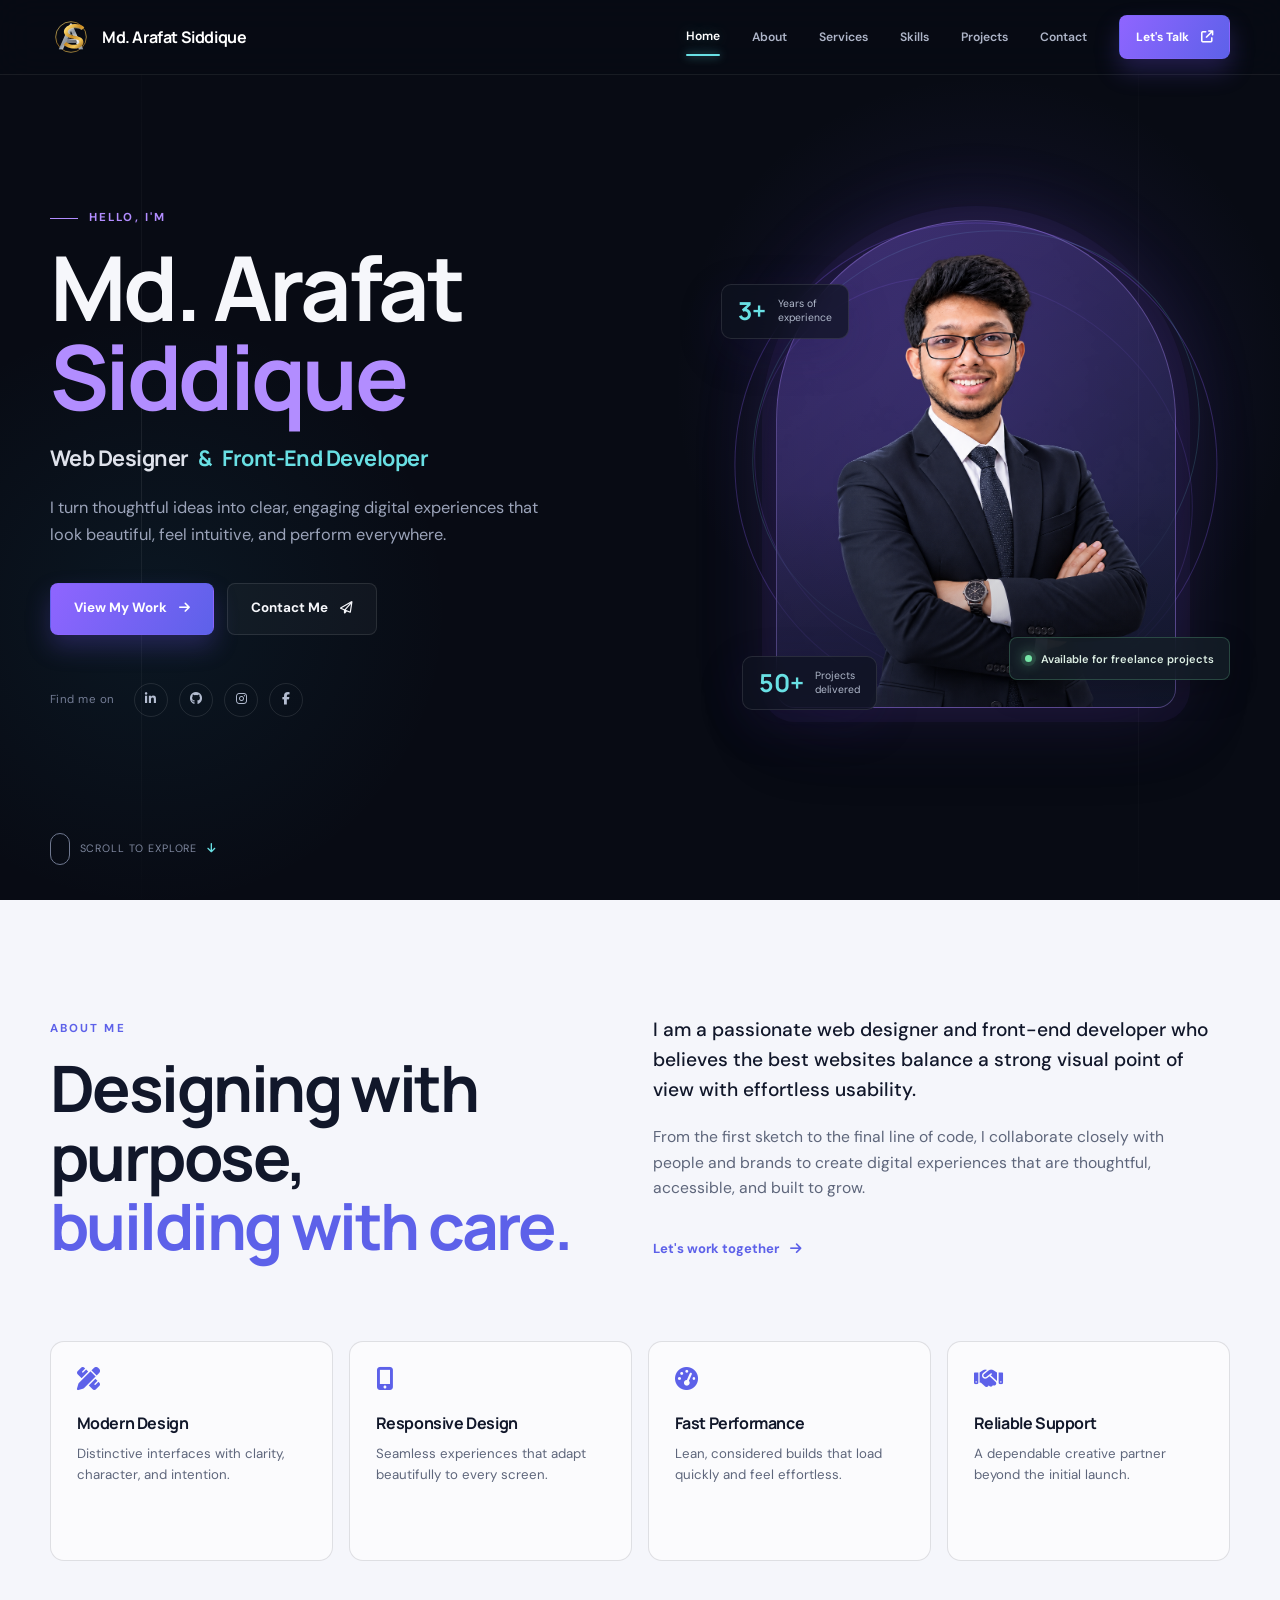
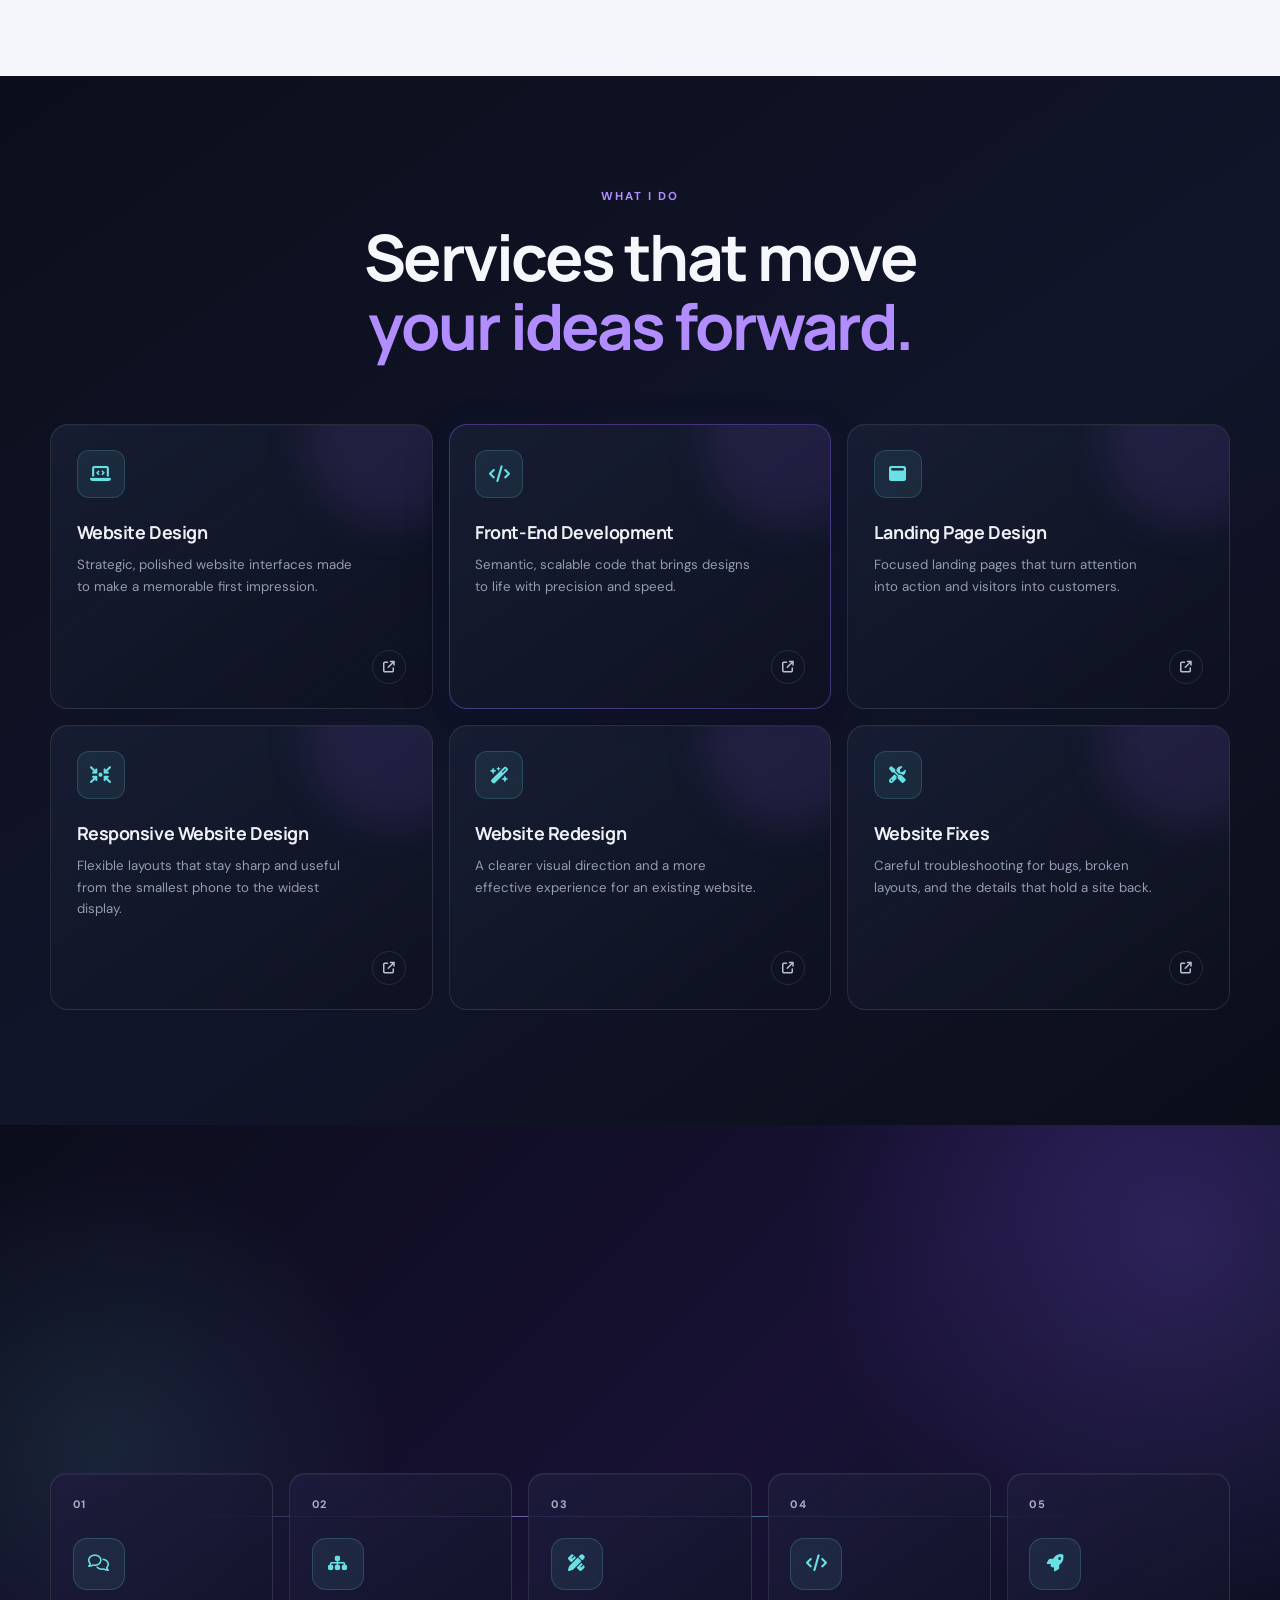
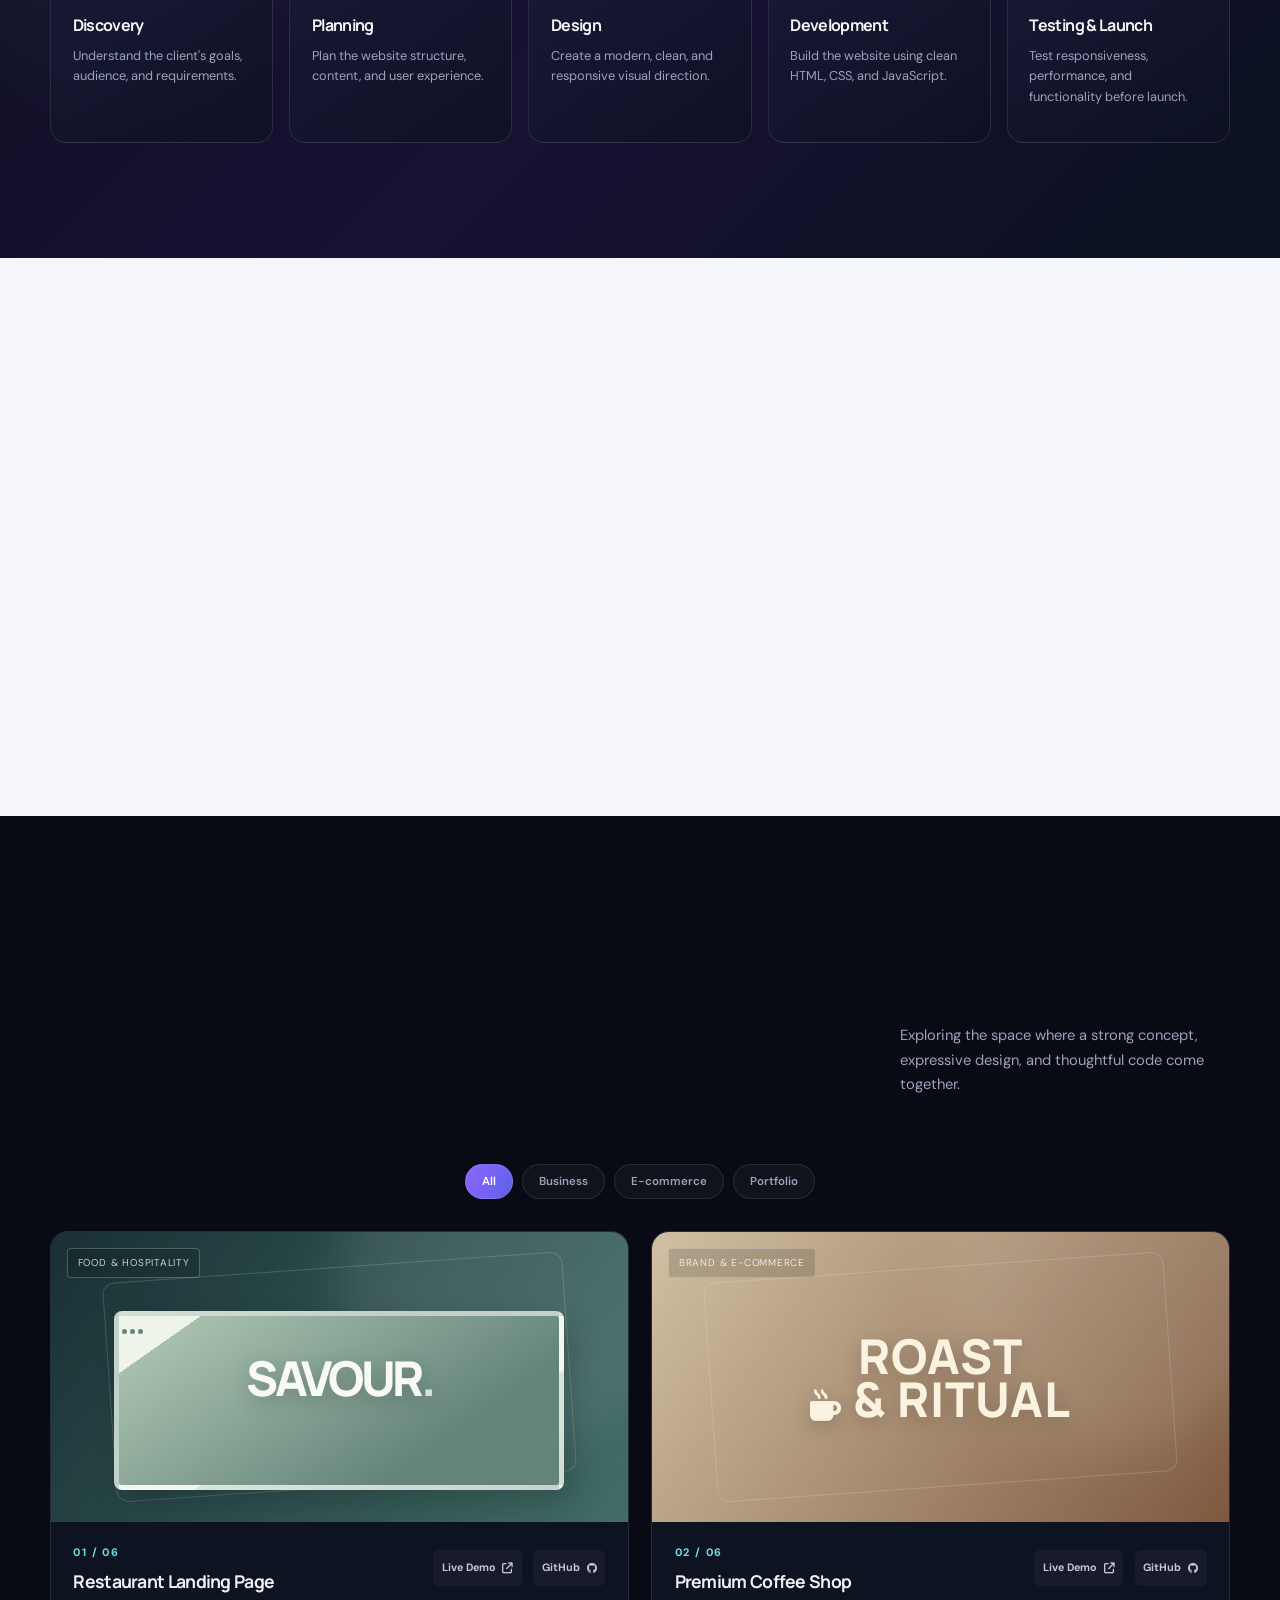
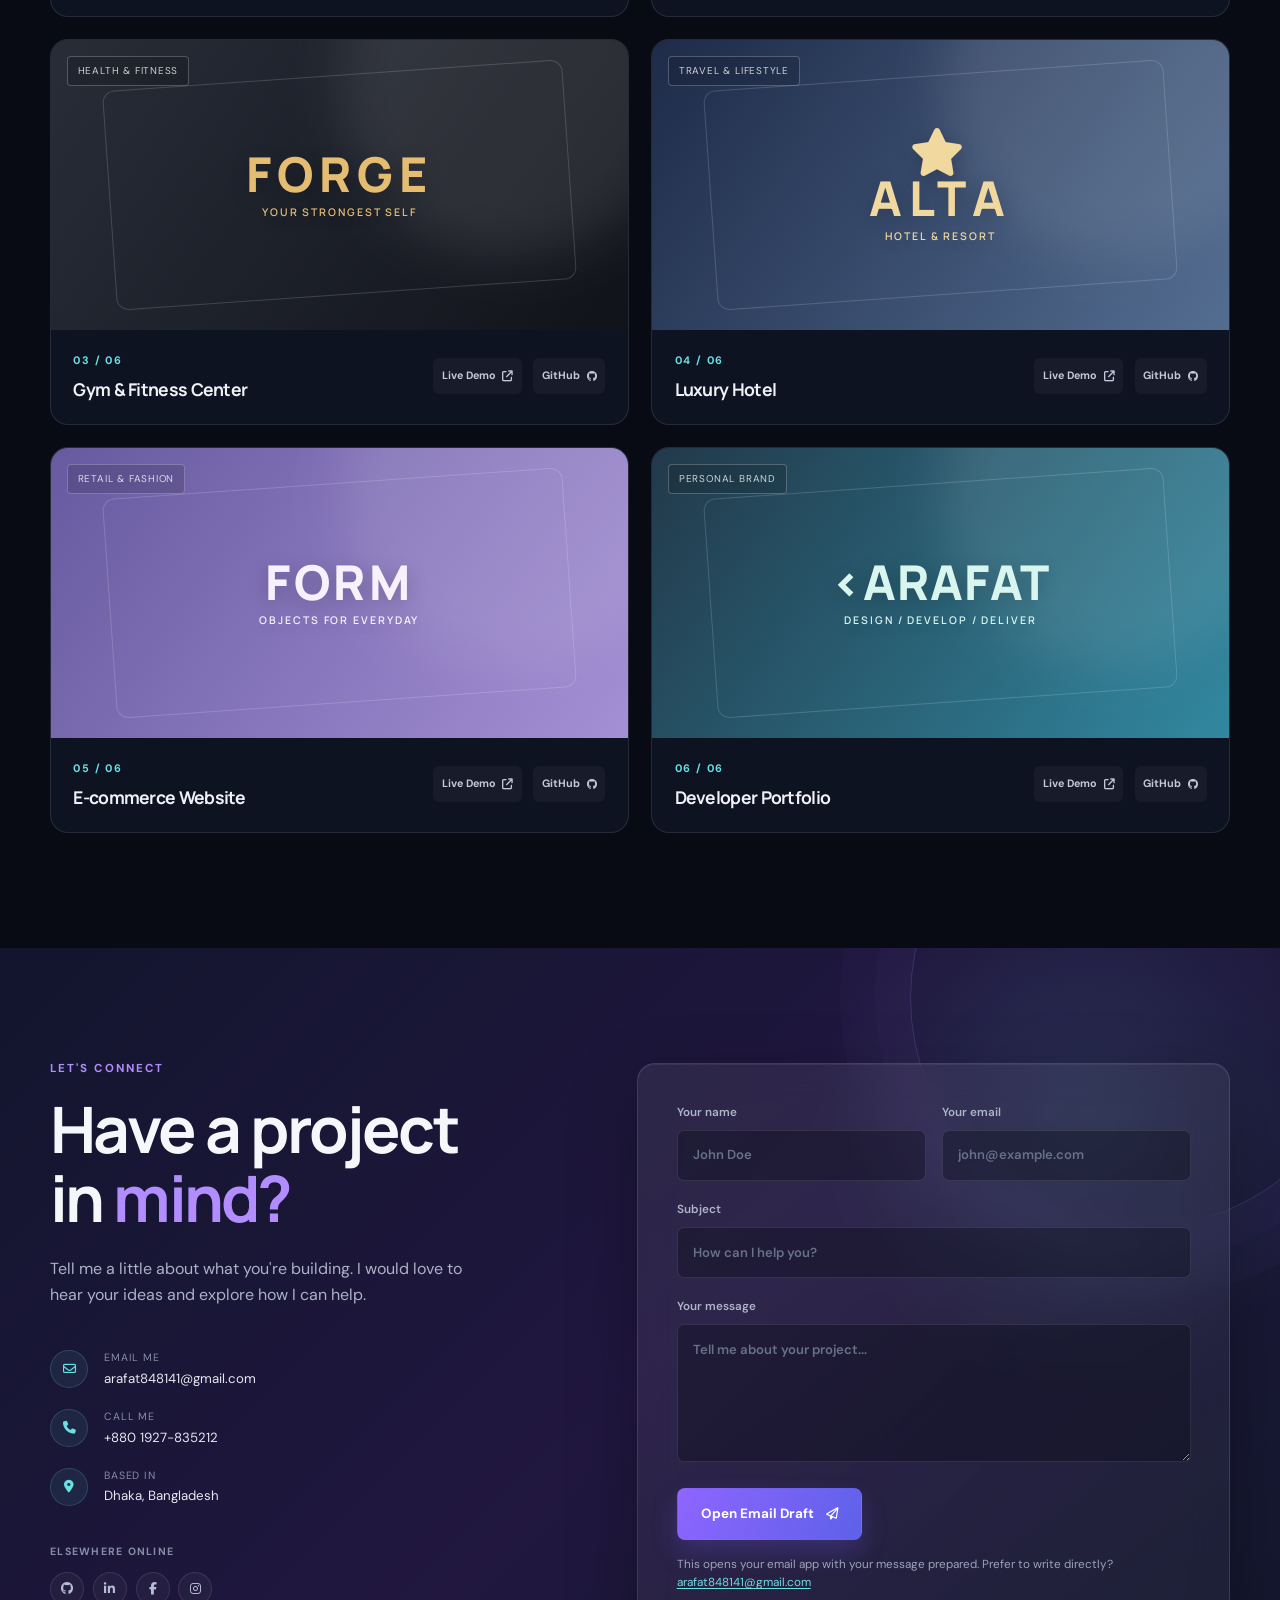
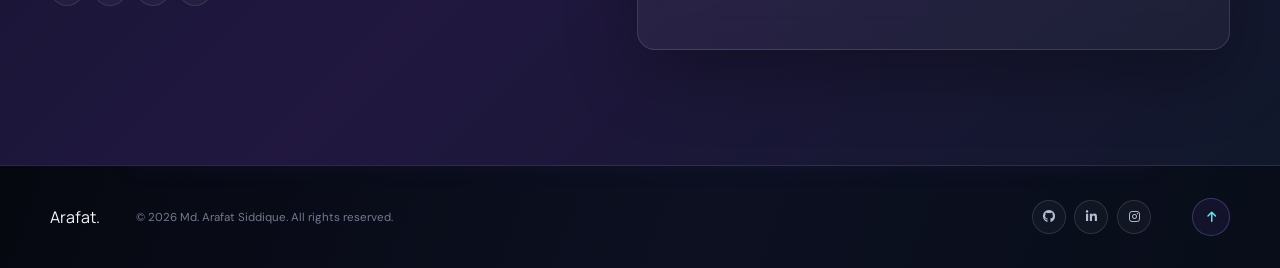
==== index.html @ 29f843e1 "Upgrade portfolio UI responsive SEO and performance" ====
<!DOCTYPE html>
<html lang="en">
<head>
  <meta charset="UTF-8">
  <meta name="viewport" content="width=device-width, initial-scale=1.0">
  <meta name="description" content="Md. Arafat Siddique is a web designer and front-end developer creating polished, responsive, high-performing websites.">
  <meta name="theme-color" content="#0d1117">
  <title>Md. Arafat Siddique | Web Designer &amp; Front-End Developer</title>
  <link rel="canonical" href="https://mdarafatsiddique.github.io/MdArafat-portfolio/">
  <meta property="og:type" content="website">
  <meta property="og:site_name" content="Md. Arafat Siddique">
  <meta property="og:title" content="Md. Arafat Siddique | Web Designer &amp; Front-End Developer">
  <meta property="og:description" content="Md. Arafat Siddique is a web designer and front-end developer creating polished, responsive, high-performing websites.">
  <meta property="og:url" content="https://mdarafatsiddique.github.io/MdArafat-portfolio/">
  <meta property="og:image" content="https://mdarafatsiddique.github.io/MdArafat-portfolio/arafat.png">
  <meta property="og:image:alt" content="Portrait of Md. Arafat Siddique">
  <meta name="twitter:card" content="summary_large_image">
  <meta name="twitter:title" content="Md. Arafat Siddique | Web Designer &amp; Front-End Developer">
  <meta name="twitter:description" content="Md. Arafat Siddique is a web designer and front-end developer creating polished, responsive, high-performing websites.">
  <meta name="twitter:image" content="https://mdarafatsiddique.github.io/MdArafat-portfolio/arafat.png">
  <meta name="twitter:image:alt" content="Portrait of Md. Arafat Siddique">
  <link rel="icon" href="logo.svg" type="image/svg+xml">
  <link rel="preload" href="arafat.png" as="image" type="image/png" fetchpriority="high">

  <link rel="preconnect" href="https://fonts.googleapis.com">
  <link rel="preconnect" href="https://fonts.gstatic.com" crossorigin>
  <link href="https://fonts.googleapis.com/css2?family=DM+Sans:wght@400;500;600;700&amp;family=Manrope:wght@600;700;800&amp;display=swap" rel="stylesheet">
  <link rel="stylesheet" href="style.css">
  <link rel="stylesheet" href="https://cdnjs.cloudflare.com/ajax/libs/font-awesome/6.5.2/css/all.min.css" referrerpolicy="no-referrer">
  <script type="application/ld+json">
    {
      "@context": "https://schema.org",
      "@graph": [
        {
          "@type": "Person",
          "@id": "https://mdarafatsiddique.github.io/MdArafat-portfolio/#person",
          "name": "Md. Arafat Siddique",
          "url": "https://mdarafatsiddique.github.io/MdArafat-portfolio/",
          "image": "https://mdarafatsiddique.github.io/MdArafat-portfolio/arafat.png",
          "jobTitle": "Web Designer and Front-End Developer",
          "email": "mailto:arafat848141@gmail.com",
          "sameAs": [
            "https://github.com/mdarafatsiddique",
            "https://www.linkedin.com/in/mdarafatsiddiquebd/",
            "https://www.facebook.com/arafat.siddique02",
            "https://www.instagram.com/arafat_sissique02/"
          ]
        },
        {
          "@type": "ProfessionalService",
          "@id": "https://mdarafatsiddique.github.io/MdArafat-portfolio/#professional-service",
          "name": "Md. Arafat Siddique",
          "url": "https://mdarafatsiddique.github.io/MdArafat-portfolio/",
          "image": "https://mdarafatsiddique.github.io/MdArafat-portfolio/arafat.png",
          "founder": { "@id": "https://mdarafatsiddique.github.io/MdArafat-portfolio/#person" },
          "serviceType": ["Web Design", "Front-End Development", "Landing Page Design"]
        }
      ]
    }
  </script>
</head>
<body>
  <header class="site-header" id="top">
    <nav class="navbar container" aria-label="Primary navigation">
      <a class="brand" href="#home" aria-label="Md. Arafat Siddique home"><img src="logo.svg" alt="Md. Arafat Siddique Logo"><span>Md. Arafat Siddique</span></a>

      <button class="menu-toggle" type="button" aria-expanded="false" aria-controls="primary-menu" aria-label="Open navigation menu">
        <span></span><span></span><span></span>
      </button>

      <div class="nav-menu" id="primary-menu">
        <a class="nav-link active" href="#home">Home</a>
        <a class="nav-link" href="#about">About</a>
        <a class="nav-link" href="#services">Services</a>
        <a class="nav-link" href="#skills">Skills</a>
        <a class="nav-link" href="#projects">Projects</a>
        <a class="nav-link" href="#contact">Contact</a>
        <a class="button button-small button-accent" href="#contact">Let's Talk <i class="fa-solid fa-arrow-up-right-from-square" aria-hidden="true"></i></a>
      </div>
    </nav>
  </header>

  <main>
    <section class="hero section" id="home" aria-labelledby="hero-title">
      <div class="hero-grid container">
        <div class="hero-copy">
          <p class="eyebrow"><span class="eyebrow-line"></span> Hello, I'm</p>
          <h1 id="hero-title">Md. Arafat <em>Siddique</em></h1>
          <p class="hero-role">Web Designer <span>&amp;</span><span class="hero-role-title">Front-End Developer</span></p>
          <p class="hero-intro">I turn thoughtful ideas into clear, engaging digital experiences that look beautiful, feel intuitive, and perform everywhere.</p>
          <div class="hero-actions">
            <a class="button button-primary" href="#projects">View My Work <i class="fa-solid fa-arrow-right" aria-hidden="true"></i></a>
            <a class="button button-outline" href="#contact">Contact Me <i class="fa-regular fa-paper-plane" aria-hidden="true"></i></a>
          </div>
          <div class="hero-socials" aria-label="Social media links">
            <span>Find me on</span>
            <a href="https://www.linkedin.com/in/mdarafatsiddiquebd/" target="_blank" rel="noopener noreferrer" aria-label="LinkedIn Profile"><i class="fa-brands fa-linkedin-in" aria-hidden="true"></i></a>
            <a href="https://github.com/mdarafatsiddique" target="_blank" rel="noopener noreferrer" aria-label="GitHub Profile"><i class="fa-brands fa-github" aria-hidden="true"></i></a>
            <a href="https://www.instagram.com/arafat_sissique02/" target="_blank" rel="noopener noreferrer" aria-label="Instagram Profile"><i class="fa-brands fa-instagram" aria-hidden="true"></i></a>
            <a href="https://www.facebook.com/arafat.siddique02" target="_blank" rel="noopener noreferrer" aria-label="Facebook Profile"><i class="fa-brands fa-facebook-f" aria-hidden="true"></i></a>
          </div>
        </div>

        <div class="hero-visual">
          <div class="visual-ring" aria-hidden="true"></div>
          <div class="visual-orbit visual-orbit-one" aria-hidden="true"></div>
          <div class="visual-orbit visual-orbit-two" aria-hidden="true"></div>
          <div class="profile-frame">
            <img src="arafat.png" alt="Portrait of Md. Arafat Siddique" width="560" height="680" fetchpriority="high" decoding="async">
          </div>
          <div class="availability-badge"><span class="status-dot"></span> Available for freelance projects</div>
          <div class="hero-stat hero-stat-top"><strong>3+</strong><span>Years of<br>experience</span></div>
          <div class="hero-stat hero-stat-bottom"><strong>50+</strong><span>Projects<br>delivered</span></div>
        </div>
      </div>
      <a class="scroll-cue" href="#about" aria-label="Scroll to about section"><span></span> Scroll to explore <i class="fa-solid fa-arrow-down" aria-hidden="true"></i></a>
    </section>

    <section class="about section section-light" id="about" aria-labelledby="about-title">
      <div class="container about-grid">
        <div class="section-heading">
          <p class="eyebrow">About me</p>
          <h2 id="about-title">Designing with purpose,<br><em>building with care.</em></h2>
        </div>
        <div class="about-copy">
          <p class="lead">I am a passionate web designer and front-end developer who believes the best websites balance a strong visual point of view with effortless usability.</p>
          <p>From the first sketch to the final line of code, I collaborate closely with people and brands to create digital experiences that are thoughtful, accessible, and built to grow.</p>
          <a class="text-link" href="#contact">Let's work together <i class="fa-solid fa-arrow-right" aria-hidden="true"></i></a>
        </div>
      </div>
      <div class="container principles-grid">
        <article class="principle"><i class="fa-solid fa-pen-ruler" aria-hidden="true"></i><h3>Modern Design</h3><p>Distinctive interfaces with clarity, character, and intention.</p></article>
        <article class="principle"><i class="fa-solid fa-mobile-screen-button" aria-hidden="true"></i><h3>Responsive Design</h3><p>Seamless experiences that adapt beautifully to every screen.</p></article>
        <article class="principle"><i class="fa-solid fa-gauge-high" aria-hidden="true"></i><h3>Fast Performance</h3><p>Lean, considered builds that load quickly and feel effortless.</p></article>
        <article class="principle"><i class="fa-solid fa-handshake" aria-hidden="true"></i><h3>Reliable Support</h3><p>A dependable creative partner beyond the initial launch.</p></article>
      </div>
    </section>

    <section class="services section" id="services" aria-labelledby="services-title">
      <div class="container">
        <div class="section-heading section-heading-centered"><p class="eyebrow">What I do</p><h2 id="services-title">Services that move<br><em>your ideas forward.</em></h2></div>
        <div class="services-grid">
          <article class="service-card"><div class="service-icon"><i class="fa-solid fa-laptop-code" aria-hidden="true"></i></div><h3>Website Design</h3><p>Strategic, polished website interfaces made to make a memorable first impression.</p><a href="#contact" aria-label="Discuss Website Design"><i class="fa-solid fa-arrow-up-right-from-square" aria-hidden="true"></i></a></article>
          <article class="service-card featured-service"><div class="service-icon"><i class="fa-solid fa-code" aria-hidden="true"></i></div><h3>Front-End Development</h3><p>Semantic, scalable code that brings designs to life with precision and speed.</p><a href="#contact" aria-label="Discuss Front-End Development"><i class="fa-solid fa-arrow-up-right-from-square" aria-hidden="true"></i></a></article>
          <article class="service-card"><div class="service-icon"><i class="fa-solid fa-window-maximize" aria-hidden="true"></i></div><h3>Landing Page Design</h3><p>Focused landing pages that turn attention into action and visitors into customers.</p><a href="#contact" aria-label="Discuss Landing Page Design"><i class="fa-solid fa-arrow-up-right-from-square" aria-hidden="true"></i></a></article>
          <article class="service-card"><div class="service-icon"><i class="fa-solid fa-arrows-to-circle" aria-hidden="true"></i></div><h3>Responsive Website Design</h3><p>Flexible layouts that stay sharp and useful from the smallest phone to the widest display.</p><a href="#contact" aria-label="Discuss Responsive Website Design"><i class="fa-solid fa-arrow-up-right-from-square" aria-hidden="true"></i></a></article>
          <article class="service-card"><div class="service-icon"><i class="fa-solid fa-wand-magic-sparkles" aria-hidden="true"></i></div><h3>Website Redesign</h3><p>A clearer visual direction and a more effective experience for an existing website.</p><a href="#contact" aria-label="Discuss Website Redesign"><i class="fa-solid fa-arrow-up-right-from-square" aria-hidden="true"></i></a></article>
          <article class="service-card"><div class="service-icon"><i class="fa-solid fa-screwdriver-wrench" aria-hidden="true"></i></div><h3>Website Fixes</h3><p>Careful troubleshooting for bugs, broken layouts, and the details that hold a site back.</p><a href="#contact" aria-label="Discuss Website Fixes"><i class="fa-solid fa-arrow-up-right-from-square" aria-hidden="true"></i></a></article>
        </div>
      </div>
    </section>

    <section class="my-process section" id="my-process" aria-labelledby="my-process-title">
      <div class="container">
        <div class="section-heading section-heading-centered">
          <p class="eyebrow">My process</p>
          <h2 id="my-process-title">A clear path from<br><em>idea to impact.</em></h2>
        </div>
        <ol class="process-timeline" aria-label="Five-step project workflow">
          <li class="process-card">
            <span class="process-number">01</span>
            <span class="process-icon"><i class="fa-regular fa-comments" aria-hidden="true"></i></span>
            <div><h3>Discovery</h3><p>Understand the client's goals, audience, and requirements.</p></div>
          </li>
          <li class="process-card">
            <span class="process-number">02</span>
            <span class="process-icon"><i class="fa-solid fa-sitemap" aria-hidden="true"></i></span>
            <div><h3>Planning</h3><p>Plan the website structure, content, and user experience.</p></div>
          </li>
          <li class="process-card">
            <span class="process-number">03</span>
            <span class="process-icon"><i class="fa-solid fa-pen-ruler" aria-hidden="true"></i></span>
            <div><h3>Design</h3><p>Create a modern, clean, and responsive visual direction.</p></div>
          </li>
          <li class="process-card">
            <span class="process-number">04</span>
            <span class="process-icon"><i class="fa-solid fa-code" aria-hidden="true"></i></span>
            <div><h3>Development</h3><p>Build the website using clean HTML, CSS, and JavaScript.</p></div>
          </li>
          <li class="process-card">
            <span class="process-number">05</span>
            <span class="process-icon"><i class="fa-solid fa-rocket" aria-hidden="true"></i></span>
            <div><h3>Testing &amp; Launch</h3><p>Test responsiveness, performance, and functionality before launch.</p></div>
          </li>
        </ol>
      </div>
    </section>

    <section class="skills section section-light" id="skills" aria-labelledby="skills-title">
      <div class="container skills-grid">
        <div class="section-heading"><p class="eyebrow">My toolkit</p><h2 id="skills-title">Skills that make<br><em>ideas tangible.</em></h2><p class="heading-note">A considered mix of design thinking and development craft, always growing with the web.</p></div>
        <div class="skills-list" aria-label="Technical skills">
          <div class="skill-item"><span>HTML5</span><small>Semantic &amp; Accessible Structure</small></div>
          <div class="skill-item"><span>CSS3</span><small>Responsive Layouts &amp; Modern Styling</small></div>
          <div class="skill-item"><span>JavaScript</span><small>Interactive UI &amp; DOM Development</small></div>
          <div class="skill-item"><span>Responsive Web Design</span><small>Mobile-First Development</small></div>
          <div class="skill-item"><span>UI Design</span><small>Clear, User-Centered Interfaces</small></div>
          <div class="skill-item"><span>Git &amp; GitHub</span><small>Version Control &amp; Deployment</small></div>
          <div class="skill-item"><span>VS Code</span><small>Efficient Development Workflow</small></div>
          <div class="skill-item"><span>AI-Assisted Development</span><small>Thoughtful, Faster Prototyping</small></div>
        </div>
      </div>
    </section>

    <section class="projects section" id="projects" aria-labelledby="projects-title">
      <div class="container">
        <div class="projects-intro"><div class="section-heading"><p class="eyebrow">Selected work</p><h2 id="projects-title">A few things I've<br><em>made recently.</em></h2></div><p>Exploring the space where a strong concept, expressive design, and thoughtful code come together.</p></div>
        <div class="projects-grid">
          <article class="project-card project-restaurant"><div class="project-visual"><span class="project-label">Food &amp; Hospitality</span><div class="mock-browser"><span></span><span></span><span></span></div><div class="project-wordmark">SAVOUR<span>.</span></div></div><div class="project-content"><div><span class="project-number">01 / 06</span><h3>Restaurant Landing Page</h3></div><div class="project-links"><a href="https://mdarafatsiddique.github.io/food-haven-restaurant/" target="_blank" rel="noopener noreferrer" aria-label="View Restaurant Landing Page live demo">Live Demo <i class="fa-solid fa-arrow-up-right-from-square" aria-hidden="true"></i></a><a href="https://github.com/mdarafatsiddique/food-haven-restaurant" target="_blank" rel="noopener noreferrer" aria-label="View Restaurant Landing Page GitHub repository">GitHub <i class="fa-brands fa-github" aria-hidden="true"></i></a></div></div></article>
          <article class="project-card project-coffee"><div class="project-visual"><span class="project-label">Brand &amp; E-commerce</span><div class="coffee-mark">ROAST<br><i class="fa-solid fa-mug-hot" aria-hidden="true"></i> &amp; RITUAL</div></div><div class="project-content"><div><span class="project-number">02 / 06</span><h3>Premium Coffee Shop</h3></div><div class="project-links"><a href="https://mdarafatsiddique.github.io/day-02-premium-cafe/" target="_blank" rel="noopener noreferrer" aria-label="View Premium Coffee Shop live demo">Live Demo <i class="fa-solid fa-arrow-up-right-from-square" aria-hidden="true"></i></a><a href="https://github.com/mdarafatsiddique/day-02-premium-cafe" target="_blank" rel="noopener noreferrer" aria-label="View Premium Coffee Shop GitHub repository">GitHub <i class="fa-brands fa-github" aria-hidden="true"></i></a></div></div></article>
          <article class="project-card project-gym"><div class="project-visual"><span class="project-label">Health &amp; Fitness</span><div class="gym-mark">FORGE<br><small>YOUR STRONGEST SELF</small></div></div><div class="project-content"><div><span class="project-number">03 / 06</span><h3>Gym &amp; Fitness Center</h3></div><div class="project-links"><a href="https://mdarafatsiddique.github.io/day-3-fitness/" target="_blank" rel="noopener noreferrer" aria-label="View Gym and Fitness Center live demo">Live Demo <i class="fa-solid fa-arrow-up-right-from-square" aria-hidden="true"></i></a><a href="https://github.com/mdarafatsiddique/day-3-fitness" target="_blank" rel="noopener noreferrer" aria-label="View Gym and Fitness Center GitHub repository">GitHub <i class="fa-brands fa-github" aria-hidden="true"></i></a></div></div></article>
          <article class="project-card project-hotel"><div class="project-visual"><span class="project-label">Travel &amp; Lifestyle</span><div class="hotel-mark"><i class="fa-solid fa-star" aria-hidden="true"></i><br>ALTA<br><small>HOTEL &amp; RESORT</small></div></div><div class="project-content"><div><span class="project-number">04 / 06</span><h3>Luxury Hotel</h3></div><div class="project-links"><a href="https://mdarafatsiddique.github.io/day-04-luxury-hotel/" target="_blank" rel="noopener noreferrer" aria-label="View Luxury Hotel live demo">Live Demo <i class="fa-solid fa-arrow-up-right-from-square" aria-hidden="true"></i></a><a href="https://github.com/mdarafatsiddique/day-04-luxury-hotel" target="_blank" rel="noopener noreferrer" aria-label="View Luxury Hotel GitHub repository">GitHub <i class="fa-brands fa-github" aria-hidden="true"></i></a></div></div></article>
          <article class="project-card project-shop"><div class="project-visual"><span class="project-label">Retail &amp; Fashion</span><div class="shop-mark">FORM<br><small>OBJECTS FOR EVERYDAY</small></div></div><div class="project-content"><div><span class="project-number">05 / 06</span><h3>E-commerce Website</h3></div><div class="project-links"><a href="https://mdarafatsiddique.github.io/day-17-ecommerce-online-store/" target="_blank" rel="noopener noreferrer" aria-label="View E-commerce Website live demo">Live Demo <i class="fa-solid fa-arrow-up-right-from-square" aria-hidden="true"></i></a><a href="https://github.com/mdarafatsiddique/day-17-ecommerce-online-store" target="_blank" rel="noopener noreferrer" aria-label="View E-commerce Website GitHub repository">GitHub <i class="fa-brands fa-github" aria-hidden="true"></i></a></div></div></article>
          <article class="project-card project-portfolio"><div class="project-visual"><span class="project-label">Personal Brand</span><div class="portfolio-mark">&lt;ARAFAT<br><small>DESIGN / DEVELOP / DELIVER</small></div></div><div class="project-content"><div><span class="project-number">06 / 06</span><h3>Developer Portfolio</h3></div><div class="project-links"><a href="https://mdarafatsiddique.github.io/day-07-developer-portfolio/" target="_blank" rel="noopener noreferrer" aria-label="View Developer Portfolio live demo">Live Demo <i class="fa-solid fa-arrow-up-right-from-square" aria-hidden="true"></i></a><a href="https://github.com/mdarafatsiddique/day-07-developer-portfolio" target="_blank" rel="noopener noreferrer" aria-label="View Developer Portfolio GitHub repository">GitHub <i class="fa-brands fa-github" aria-hidden="true"></i></a></div></div></article>
        </div>
      </div>
    </section>

    <section class="contact section" id="contact" aria-labelledby="contact-title">
      <div class="container contact-grid">
        <div class="contact-copy"><p class="eyebrow">Let's connect</p><h2 id="contact-title">Have a project<br>in <em>mind?</em></h2><p>Tell me a little about what you're building. I would love to hear your ideas and explore how I can help.</p><div class="contact-details"><a href="mailto:arafat848141@gmail.com"><i class="fa-regular fa-envelope" aria-hidden="true"></i><span><small>Email me</small>arafat848141@gmail.com</span></a><a href="tel:+8801927-835212"><i class="fa-solid fa-phone" aria-hidden="true"></i><span><small>Call me</small>+880 1927-835212</span></a><div><i class="fa-solid fa-location-dot" aria-hidden="true"></i><span><small>Based in</small>Dhaka, Bangladesh</span></div></div><div class="contact-socials" aria-label="Professional social profiles"><p>Elsewhere online</p><div class="social-profile-grid"><a href="https://github.com/mdarafatsiddique" target="_blank" rel="noopener noreferrer" aria-label="GitHub"><i class="fa-brands fa-github" aria-hidden="true"></i></a><a href="https://www.linkedin.com/in/mdarafatsiddiquebd/" target="_blank" rel="noopener noreferrer" aria-label="LinkedIn"><i class="fa-brands fa-linkedin-in" aria-hidden="true"></i></a><a href="https://www.facebook.com/arafat.siddique02" target="_blank" rel="noopener noreferrer" aria-label="Facebook"><i class="fa-brands fa-facebook-f" aria-hidden="true"></i></a><a href="https://www.instagram.com/arafat_sissique02/" target="_blank" rel="noopener noreferrer" aria-label="Instagram"><i class="fa-brands fa-instagram" aria-hidden="true"></i></a></div></div></div>
        <form class="contact-form" action="mailto:arafat848141@gmail.com" method="post" enctype="text/plain"><div class="form-row"><label for="name">Your name<input id="name" name="name" type="text" autocomplete="name" placeholder="John Doe" required></label><label for="email">Your email<input id="email" name="email" type="email" autocomplete="email" placeholder="john@example.com" required></label></div><label for="subject">Subject<input id="subject" name="subject" type="text" placeholder="How can I help you?" required></label><label for="message">Your message<textarea id="message" name="message" rows="5" placeholder="Tell me about your project..." required></textarea></label><button class="button button-primary" type="submit">Open Email Draft <i class="fa-regular fa-paper-plane" aria-hidden="true"></i></button><p class="form-fallback">This opens your email app with your message prepared. Prefer to write directly? <a href="mailto:arafat848141@gmail.com">arafat848141@gmail.com</a></p></form>
      </div>
    </section>
  </main>

  <footer class="site-footer"><div class="container footer-inner"><a class="logo" href="#home">Arafat<span>.</span></a><p>&copy; 2026 Md. Arafat Siddique. All rights reserved.</p><div class="footer-socials" aria-label="Social media links"><a href="https://github.com/mdarafatsiddique" target="_blank" rel="noopener noreferrer" aria-label="GitHub"><i class="fa-brands fa-github" aria-hidden="true"></i></a><a href="https://www.linkedin.com/in/mdarafatsiddiquebd/" target="_blank" rel="noopener noreferrer" aria-label="LinkedIn"><i class="fa-brands fa-linkedin-in" aria-hidden="true"></i></a><a href="https://www.instagram.com/arafat_sissique02/" target="_blank" rel="noopener noreferrer" aria-label="Instagram"><i class="fa-brands fa-instagram" aria-hidden="true"></i></a></div><a class="back-to-top" href="#top" aria-label="Back to top"><i class="fa-solid fa-arrow-up" aria-hidden="true"></i></a></div></footer>

  <script src="script.js" defer></script>
</body>
</html>
---- style.css ----
:root {
  --bg: #080b14;
  --bg-soft: #0d1120;
  --surface: rgba(18, 23, 40, 0.76);
  --surface-solid: #121729;
  --surface-light: #f5f6fb;
  --line: rgba(255, 255, 255, 0.1);
  --line-dark: rgba(16, 21, 39, 0.12);
  --text: #f6f7fb;
  --muted: #9ba3b9;
  --ink: #11172a;
  --ink-muted: #5e667b;
  --purple: #8f65ff;
  --purple-bright: #b28dff;
  --indigo: #5d61e9;
  --cyan: #69e0e4;
  --success: #76e6a7;
  --container: 1180px;
  --space-section: clamp(5rem, 9vw, 9rem);
  --shadow: 0 24px 70px rgba(0, 0, 0, 0.3);
  --shadow-soft: 0 14px 45px rgba(31, 20, 78, 0.2);
  --radius: 18px;
  --ease: cubic-bezier(0.22, 1, 0.36, 1);
}

*,
*::before,
*::after {
  box-sizing: border-box;
}

html {
  scroll-behavior: smooth;
  scroll-padding-top: 92px;
}

body {
  margin: 0;
  min-width: 320px;
  overflow-x: hidden;
  color: var(--text);
  background: var(--bg);
  font-family: 'DM Sans', sans-serif;
  font-size: 16px;
  line-height: 1.65;
  -webkit-font-smoothing: antialiased;
}

img,
svg {
  display: block;
  max-width: 100%;
}

button,
input,
textarea {
  font: inherit;
}

button,
a {
  -webkit-tap-highlight-color: transparent;
}

a {
  color: inherit;
  text-decoration: none;
}

button {
  border: 0;
}

:where(a, button, input, textarea, select):focus-visible {
  outline: 3px solid var(--cyan);
  outline-offset: 3px;
}

p,
h1,
h2,
h3 {
  margin-top: 0;
}

h1,
h2,
h3,
.logo {
  font-family: 'Manrope', sans-serif;
}

h1,
h2,
h3,
p {
  overflow-wrap: break-word;
}

.container {
  width: min(var(--container), calc(100% - 3rem));
  margin-inline: auto;
}

.section {
  position: relative;
  padding-block: var(--space-section);
}

.section-light {
  color: var(--ink);
  background: var(--surface-light);
}

.eyebrow {
  display: flex;
  align-items: center;
  gap: 0.7rem;
  margin-bottom: 1.2rem;
  color: var(--purple-bright);
  font-size: 0.72rem;
  font-weight: 700;
  letter-spacing: 0.18em;
  line-height: 1;
  text-transform: uppercase;
}

.section-light .eyebrow {
  color: var(--indigo);
}

.eyebrow-line {
  width: 28px;
  height: 1px;
  background: currentColor;
}

h1,
h2,
h3 {
  letter-spacing: -0.04em;
}

h2 {
  margin-bottom: 0;
  font-size: clamp(2.4rem, 5vw, 4.4rem);
  line-height: 1.08;
}

h2 em,
h1 em {
  color: var(--purple-bright);
  font-style: normal;
}

.section-light h2 em {
  color: var(--indigo);
}

.button {
  display: inline-flex;
  align-items: center;
  justify-content: center;
  gap: 0.75rem;
  min-height: 52px;
  padding: 0.8rem 1.45rem;
  border: 1px solid transparent;
  border-radius: 8px;
  font-size: 0.84rem;
  font-weight: 700;
  line-height: 1.2;
  transition: transform 240ms var(--ease), background-color 240ms var(--ease), border-color 240ms var(--ease), box-shadow 240ms var(--ease), color 240ms var(--ease);
}

.button:hover {
  transform: translateY(-2px);
}

.button:active {
  transform: translateY(-1px) scale(0.99);
  transition-duration: 100ms;
}

.button i {
  font-size: 0.78rem;
}

.button-primary,
.button-accent {
  color: #fff;
  background: linear-gradient(120deg, var(--purple), var(--indigo));
  box-shadow: 0 12px 25px rgba(103, 79, 221, 0.28);
}

.button-primary:hover,
.button-accent:hover {
  box-shadow: 0 18px 38px rgba(103, 79, 221, 0.48);
}

.button-outline {
  color: var(--text);
  border-color: var(--line);
  background: rgba(255, 255, 255, 0.035);
}

.button-outline:hover {
  border-color: rgba(178, 141, 255, 0.55);
  background: rgba(143, 101, 255, 0.1);
}

.button-small {
  min-height: 44px;
  padding: 0.65rem 1rem;
  font-size: 0.75rem;
}

/* Header */
.site-header {
  position: fixed;
  z-index: 20;
  top: 0;
  right: 0;
  left: 0;
  border-bottom: 1px solid rgba(255, 255, 255, 0.07);
  background: rgba(8, 11, 20, 0.58);
  backdrop-filter: blur(18px);
  -webkit-backdrop-filter: blur(18px);
  transition: background-color 240ms ease, border-color 240ms ease, box-shadow 240ms ease, backdrop-filter 240ms ease;
}

.site-header.is-scrolled {
  border-bottom-color: rgba(178, 141, 255, 0.24);
  background: rgba(8, 11, 20, 0.82);
  box-shadow: 0 12px 38px rgba(0, 0, 0, 0.28);
  backdrop-filter: blur(24px) saturate(130%);
  -webkit-backdrop-filter: blur(24px) saturate(130%);
}

.navbar {
  display: flex;
  align-items: center;
  justify-content: space-between;
  min-height: 74px;
}

.brand {
  display: flex;
  align-items: center;
  gap: 10px;
  flex: 0 1 auto;
  min-width: 0;
  color: #fff;
  font-family: 'Manrope', sans-serif;
  font-size: 1rem;
  font-weight: 700;
  letter-spacing: -0.025em;
  line-height: 1;
  white-space: nowrap;
}

.brand img {
  display: block;
  width: auto;
  height: 42px;
  max-width: 50px;
  flex: 0 0 auto;
  object-fit: contain;
}

.nav-menu {
  display: flex;
  align-items: center;
  gap: clamp(1rem, 2.5vw, 2rem);
}

.nav-link {
  position: relative;
  color: #aeb5c8;
  font-size: 0.76rem;
  font-weight: 600;
  transition: color 200ms ease, transform 200ms ease, text-shadow 200ms ease;
}

.nav-link::after {
  position: absolute;
  right: 0;
  bottom: -0.65rem;
  left: 0;
  height: 2px;
  content: '';
  background: var(--cyan);
  transform: scaleX(0);
  transform-origin: center;
  border-radius: 2px;
  transition: transform 200ms ease, box-shadow 200ms ease;
}

.nav-link:hover,
.nav-link.active {
  color: #fff;
  transform: translateY(-1px);
}

.nav-link:hover::after,
.nav-link.active::after {
  transform: scaleX(1);
}

.nav-link.active {
  text-shadow: 0 0 14px rgba(105, 224, 228, 0.3);
}

.nav-link.active::after {
  box-shadow: 0 0 10px rgba(105, 224, 228, 0.72);
}

.menu-toggle {
  display: none;
  width: 42px;
  height: 42px;
  padding: 0.7rem;
  cursor: pointer;
  border: 1px solid var(--line);
  border-radius: 8px;
  background: rgba(255, 255, 255, 0.04);
}

.menu-toggle span {
  display: block;
  width: 100%;
  height: 2px;
  margin: 4px 0;
  background: #fff;
  transition: transform 180ms ease, opacity 180ms ease;
}

.menu-toggle:focus-visible {
  border-color: var(--cyan);
  box-shadow: 0 0 0 4px rgba(105, 224, 228, 0.12);
}

.menu-toggle.is-open span:first-child {
  transform: translateY(6px) rotate(45deg);
}

.menu-toggle.is-open span:nth-child(2) {
  opacity: 0;
}

.menu-toggle.is-open span:last-child {
  transform: translateY(-6px) rotate(-45deg);
}

/* Hero */
.hero {
  display: flex;
  align-items: center;
  min-height: min(900px, 100vh);
  padding-top: 9rem;
  overflow: hidden;
  background: radial-gradient(circle at 77% 43%, rgba(90, 69, 181, 0.2), transparent 28%), radial-gradient(circle at 12% 68%, rgba(41, 146, 182, 0.09), transparent 23%), var(--bg);
}

.hero::before,
.hero::after {
  position: absolute;
  z-index: 0;
  width: 1px;
  height: 100%;
  content: '';
  background: linear-gradient(transparent, rgba(255, 255, 255, 0.08), transparent);
}

.hero::before {
  left: 11%;
}

.hero::after {
  right: 11%;
}

.hero-grid {
  position: relative;
  z-index: 1;
  display: grid;
  grid-template-columns: minmax(0, 1fr) minmax(360px, 0.86fr);
  align-items: center;
  gap: 5rem;
}

.hero-copy {
  max-width: 650px;
}

.hero h1 {
  max-width: 650px;
  margin-bottom: 1.25rem;
  font-size: clamp(3.3rem, 7vw, 6.6rem);
  line-height: 0.99;
}

.hero-role {
  margin-bottom: 1.2rem;
  color: #dfe2eb;
  font-family: 'Manrope', sans-serif;
  font-size: clamp(1.05rem, 2vw, 1.35rem);
  font-weight: 700;
  letter-spacing: -0.025em;
}

.hero-role span {
  margin-inline: 0.35rem;
  color: var(--cyan);
}

.hero-intro {
  max-width: 510px;
  margin-bottom: 2.1rem;
  color: var(--muted);
  font-size: 1.02rem;
}

.hero-actions {
  display: flex;
  flex-wrap: wrap;
  gap: 0.8rem;
  margin-bottom: 3rem;
}

.hero-socials,
.footer-socials {
  display: flex;
  align-items: center;
  gap: 0.7rem;
}

.hero-socials > span {
  margin-right: 0.5rem;
  color: #737c94;
  font-size: 0.72rem;
  letter-spacing: 0.04em;
}

.hero-socials a,
.footer-socials a {
  display: grid;
  width: 34px;
  height: 34px;
  place-items: center;
  border: 1px solid var(--line);
  border-radius: 50%;
  color: #b4bdd1;
  font-size: 0.78rem;
  transition: color 200ms ease, border-color 200ms ease, background-color 200ms ease, transform 200ms ease;
}

.hero-socials a:hover,
.footer-socials a:hover {
  color: #fff;
  border-color: var(--cyan);
  background: rgba(105, 224, 228, 0.12);
  transform: translateY(-3px);
}

.hero-visual {
  position: relative;
  min-height: 600px;
}

.profile-frame {
  position: absolute;
  z-index: 2;
  top: 50%;
  left: 50%;
  width: min(100%, 400px);
  aspect-ratio: 0.82;
  overflow: hidden;
  border: 1px solid rgba(178, 141, 255, 0.34);
  border-radius: 210px 210px 20px 20px;
  background: linear-gradient(145deg, rgba(143, 101, 255, 0.38), rgba(24, 30, 56, 0.9));
  box-shadow: 0 0 0 14px rgba(143, 101, 255, 0.055), 0 0 80px rgba(111, 77, 220, 0.23), var(--shadow);
  transform: translate(-50%, -50%);
}

.profile-frame::after {
  position: absolute;
  inset: 0;
  pointer-events: none;
  content: '';
  background: linear-gradient(180deg, transparent 55%, rgba(8, 11, 20, 0.35));
}

.profile-frame img {
  width: 100%;
  height: 100%;
  object-fit: cover;
  object-position: center top;
}

.visual-ring,
.visual-orbit {
  position: absolute;
  border: 1px solid rgba(143, 101, 255, 0.3);
  border-radius: 50%;
  pointer-events: none;
}

.visual-ring {
  top: 50%;
  left: 50%;
  width: min(95%, 520px);
  aspect-ratio: 1;
  background: radial-gradient(circle, rgba(143, 101, 255, 0.1), transparent 64%);
  transform: translate(-50%, -50%);
}

.visual-orbit-one {
  top: 12%;
  left: 5%;
  width: 90%;
  height: 68%;
  border-color: rgba(105, 224, 228, 0.19);
  transform: rotate(-28deg);
}

.visual-orbit-two {
  top: 20%;
  left: 5%;
  width: 89%;
  height: 66%;
  border-color: rgba(143, 101, 255, 0.2);
  transform: rotate(31deg);
}

.availability-badge {
  position: absolute;
  z-index: 4;
  right: 0;
  bottom: 14%;
  display: flex;
  align-items: center;
  gap: 0.55rem;
  max-width: calc(100% - 1rem);
  padding: 0.72rem 0.95rem;
  border: 1px solid rgba(118, 230, 167, 0.22);
  border-radius: 8px;
  color: #dceee3;
  background: rgba(20, 31, 39, 0.8);
  box-shadow: 0 12px 30px rgba(0, 0, 0, 0.2);
  font-size: 0.69rem;
  font-weight: 600;
  backdrop-filter: blur(14px);
}

.status-dot {
  width: 7px;
  height: 7px;
  flex: 0 0 7px;
  border-radius: 50%;
  background: var(--success);
  box-shadow: 0 0 0 4px rgba(118, 230, 167, 0.12), 0 0 14px var(--success);
}

.hero-stat {
  position: absolute;
  z-index: 4;
  display: flex;
  align-items: center;
  gap: 0.7rem;
  padding: 0.75rem 1rem;
  border: 1px solid var(--line);
  border-radius: 10px;
  background: rgba(14, 18, 32, 0.72);
  box-shadow: var(--shadow-soft);
  backdrop-filter: blur(12px);
}

.hero-stat strong {
  color: var(--cyan);
  font-family: 'Manrope', sans-serif;
  font-size: 1.55rem;
  line-height: 1;
}

.hero-stat span {
  color: #b0b8ca;
  font-size: 0.65rem;
  line-height: 1.35;
}

.hero-stat-top {
  top: 20%;
  left: 0;
}

.hero-stat-bottom {
  bottom: 9%;
  left: 4%;
}

.scroll-cue {
  position: absolute;
  z-index: 2;
  bottom: 2.2rem;
  left: max(1.5rem, calc((100% - var(--container)) / 2));
  display: flex;
  align-items: center;
  gap: 0.6rem;
  color: #7e879e;
  font-size: 0.67rem;
  letter-spacing: 0.08em;
  text-transform: uppercase;
}

.scroll-cue span {
  display: block;
  width: 20px;
  height: 32px;
  border: 1px solid #6f7890;
  border-radius: 12px;
}

.scroll-cue i {
  color: var(--cyan);
}

/* About */
.about-grid {
  display: grid;
  grid-template-columns: minmax(0, 0.95fr) minmax(0, 1.05fr);
  gap: 5rem;
  align-items: end;
}

.about-copy {
  max-width: 560px;
  color: var(--ink-muted);
  font-size: 0.98rem;
}

.about-copy .lead {
  color: var(--ink);
  font-size: 1.2rem;
  font-weight: 500;
  line-height: 1.55;
}

.text-link {
  display: inline-flex;
  align-items: center;
  gap: 0.7rem;
  margin-top: 1.3rem;
  color: var(--indigo);
  font-size: 0.82rem;
  font-weight: 700;
}

.text-link i {
  transition: transform 200ms ease;
}

.text-link:hover i {
  transform: translateX(4px);
}

.principles-grid {
  display: grid;
  grid-template-columns: repeat(4, minmax(0, 1fr));
  gap: 1rem;
  margin-top: 5rem;
}

.principle {
  position: relative;
  min-height: 220px;
  padding: 1.6rem;
  border: 1px solid var(--line-dark);
  border-radius: 14px;
  background: rgba(255, 255, 255, 0.55);
  transition: transform 220ms var(--ease), box-shadow 220ms var(--ease), background-color 220ms ease;
}

.principle:hover {
  background: #fff;
  box-shadow: 0 16px 35px rgba(47, 55, 93, 0.1);
  transform: translateY(-6px);
}

.project-number {
  color: #9098aa;
  font-size: 0.68rem;
  font-weight: 700;
  letter-spacing: 0.13em;
}

.principle > i {
  display: block;
  margin: 0 0 1.2rem;
  color: var(--indigo);
  font-size: 1.45rem;
}

.principle h3,
.service-card h3 {
  margin-bottom: 0.45rem;
  color: var(--ink);
  font-size: 1rem;
  letter-spacing: -0.025em;
}

.principle p,
.service-card p {
  margin-bottom: 0;
  color: var(--ink-muted);
  font-size: 0.83rem;
  line-height: 1.6;
}

/* Services */
.services {
  background: linear-gradient(145deg, #0b0e1a, #11152a 55%, #0b0e19);
}

.section-heading-centered {
  text-align: center;
}

.section-heading-centered .eyebrow {
  justify-content: center;
}

.services-grid {
  display: grid;
  grid-template-columns: repeat(3, minmax(0, 1fr));
  gap: 1rem;
  margin-top: 4rem;
}

.service-card {
  position: relative;
  min-height: 285px;
  padding: 1.6rem;
  overflow: hidden;
  border: 1px solid var(--line);
  border-radius: var(--radius);
  background: linear-gradient(145deg, rgba(25, 31, 53, 0.82), rgba(13, 17, 31, 0.72));
  box-shadow: inset 0 1px 0 rgba(255, 255, 255, 0.025);
  transition: transform 250ms var(--ease), border-color 250ms ease, box-shadow 250ms ease;
}

.service-card::before {
  position: absolute;
  top: -70px;
  right: -45px;
  width: 170px;
  height: 170px;
  border-radius: 50%;
  content: '';
  background: rgba(143, 101, 255, 0.11);
  filter: blur(20px);
}

.service-card:hover,
.featured-service {
  border-color: rgba(143, 101, 255, 0.4);
  box-shadow: 0 18px 45px rgba(4, 5, 15, 0.3), 0 0 30px rgba(92, 76, 198, 0.08);
  transform: translateY(-7px);
}

.service-icon {
  display: grid;
  width: 48px;
  height: 48px;
  margin: 0 0 1.2rem;
  place-items: center;
  border: 1px solid rgba(105, 224, 228, 0.18);
  border-radius: 12px;
  color: var(--cyan);
  background: rgba(105, 224, 228, 0.08);
  font-size: 1.05rem;
}

.service-card h3 {
  color: #f0f1f7;
  font-size: 1.12rem;
}

.service-card p {
  color: #939cb3;
  max-width: 290px;
}

.service-card > a {
  position: absolute;
  right: 1.6rem;
  bottom: 1.5rem;
  display: grid;
  width: 34px;
  height: 34px;
  place-items: center;
  border: 1px solid var(--line);
  border-radius: 50%;
  color: #bac1d0;
  font-size: 0.75rem;
  transition: background-color 200ms ease, color 200ms ease, transform 200ms ease;
}

.service-card:hover > a {
  color: #fff;
  background: var(--purple);
  transform: rotate(45deg);
}

/* Skills */
.my-process {
  overflow: hidden;
  background:
    radial-gradient(circle at 8% 44%, rgba(105, 224, 228, 0.1), transparent 23%),
    radial-gradient(circle at 92% 15%, rgba(143, 101, 255, 0.2), transparent 28%),
    linear-gradient(135deg, #0b0d1b, #181134 54%, #0a1120);
}

.process-timeline {
  position: relative;
  display: grid;
  grid-template-columns: repeat(5, minmax(0, 1fr));
  gap: 1rem;
  margin: 4rem 0 0;
  padding: 0;
  list-style: none;
}

.process-timeline::before {
  position: absolute;
  top: 43px;
  right: 8%;
  left: 8%;
  height: 1px;
  content: '';
  background: linear-gradient(90deg, transparent, rgba(178, 141, 255, 0.6), rgba(105, 224, 228, 0.45), transparent);
}

.process-card {
  position: relative;
  z-index: 1;
  min-height: 270px;
  padding: 1.35rem;
  border: 1px solid var(--line);
  border-radius: 16px;
  background: linear-gradient(145deg, rgba(30, 28, 61, 0.84), rgba(13, 17, 34, 0.74));
  box-shadow: inset 0 1px 0 rgba(255, 255, 255, 0.05);
  transition: transform 240ms var(--ease), border-color 240ms ease, box-shadow 240ms ease, background-color 240ms ease;
}

.process-card:hover {
  border-color: rgba(178, 141, 255, 0.54);
  background: linear-gradient(145deg, rgba(46, 39, 85, 0.92), rgba(16, 21, 42, 0.88));
  box-shadow: 0 20px 42px rgba(2, 3, 14, 0.35), 0 0 28px rgba(143, 101, 255, 0.12);
  transform: translateY(-7px);
}

.process-number {
  display: block;
  margin-bottom: 1.5rem;
  color: #a9afc3;
  font-size: 0.68rem;
  font-weight: 700;
  letter-spacing: 0.14em;
}

.process-icon {
  display: grid;
  width: 52px;
  height: 52px;
  margin-bottom: 1.4rem;
  place-items: center;
  border: 1px solid rgba(105, 224, 228, 0.2);
  border-radius: 14px;
  color: var(--cyan);
  background: rgba(105, 224, 228, 0.08);
  font-size: 1.05rem;
  transition: color 220ms ease, background-color 220ms ease, transform 220ms var(--ease);
}

.process-card:hover .process-icon {
  color: #fff;
  background: var(--purple);
  transform: rotate(-6deg) scale(1.06);
}

.process-card h3 {
  margin-bottom: 0.45rem;
  color: var(--text);
  font-size: 1rem;
}

.process-card p {
  margin: 0;
  color: var(--muted);
  font-size: 0.8rem;
  line-height: 1.6;
}

.skills-grid {
  display: grid;
  grid-template-columns: minmax(270px, 0.78fr) minmax(0, 1.22fr);
  gap: clamp(3rem, 8vw, 8rem);
  align-items: start;
}

.heading-note {
  max-width: 350px;
  margin-top: 1.5rem;
  color: var(--ink-muted);
  font-size: 0.95rem;
}

.skills-list {
  display: grid;
  grid-template-columns: repeat(2, minmax(0, 1fr));
  gap: 1.1rem 2.2rem;
}

.skill-item {
  position: relative;
  display: flex;
  flex-direction: column;
  gap: 0.25rem;
  color: var(--ink);
  font-size: 0.83rem;
  font-weight: 700;
}

.skill-item small {
  color: var(--ink-muted);
  font-size: 0.73rem;
  font-weight: 500;
  line-height: 1.45;
}

/* Projects */
.projects {
  background: var(--bg);
}

.projects-intro {
  display: flex;
  align-items: end;
  justify-content: space-between;
  gap: 2rem;
  margin-bottom: 4rem;
}

.projects-intro > p {
  max-width: 330px;
  margin-bottom: 0.25rem;
  color: var(--muted);
  font-size: 0.92rem;
}

.projects-grid {
  display: grid;
  grid-template-columns: repeat(2, minmax(0, 1fr));
  gap: 1.4rem;
}

.project-card {
  overflow: hidden;
  border: 1px solid var(--line);
  border-radius: var(--radius);
  background: var(--surface);
  box-shadow: inset 0 1px 0 rgba(255, 255, 255, 0.035);
  transition: transform 250ms var(--ease), border-color 250ms ease, box-shadow 250ms ease;
}

.project-card:hover {
  border-color: rgba(143, 101, 255, 0.42);
  box-shadow: 0 24px 56px rgba(2, 3, 10, 0.38);
  transform: translateY(-5px);
}

.project-card:focus-within {
  border-color: rgba(105, 224, 228, 0.56);
  box-shadow: 0 18px 46px rgba(2, 3, 10, 0.32);
}

.project-visual {
  position: relative;
  display: grid;
  min-height: 290px;
  overflow: hidden;
  place-items: center;
  transition: transform 300ms var(--ease);
}

.project-card:hover .project-visual {
  transform: scale(1.025);
}

.project-visual::before,
.project-visual::after {
  position: absolute;
  content: '';
  pointer-events: none;
}

.project-visual::before {
  inset: 12% 10%;
  border: 1px solid rgba(255, 255, 255, 0.16);
  border-radius: 12px;
  transform: rotate(-4deg);
}

.project-visual::after {
  top: -45%;
  right: -10%;
  width: 60%;
  height: 120%;
  border-radius: 50%;
  background: rgba(255, 255, 255, 0.09);
  filter: blur(25px);
  transform: rotate(25deg);
}

.project-label {
  position: absolute;
  z-index: 2;
  top: 1rem;
  left: 1rem;
  padding: 0.35rem 0.6rem;
  border: 1px solid rgba(255, 255, 255, 0.23);
  border-radius: 4px;
  color: rgba(255, 255, 255, 0.78);
  background: rgba(0, 0, 0, 0.14);
  font-size: 0.62rem;
  letter-spacing: 0.08em;
  text-transform: uppercase;
}

.project-restaurant .project-visual { background: linear-gradient(125deg, #193034, #426d67); }
.project-coffee .project-visual { background: linear-gradient(125deg, #d1c0a3, #7e593f); }
.project-gym .project-visual { background: linear-gradient(125deg, #282d38, #11131a); }
.project-hotel .project-visual { background: linear-gradient(125deg, #1e2b49, #536d91); }
.project-shop .project-visual { background: linear-gradient(125deg, #675aa0, #a490d4); }
.project-portfolio .project-visual { background: linear-gradient(125deg, #22394a, #3188a0); }

.mock-browser {
  position: absolute;
  z-index: 1;
  bottom: 11%;
  left: 11%;
  width: 78%;
  height: 62%;
  border: 5px solid rgba(245, 251, 245, 0.65);
  border-radius: 8px;
  background: linear-gradient(145deg, #eff4eb 12%, #a7c0ac 12%, #63837b 75%);
  box-shadow: 10px 12px 30px rgba(0, 0, 0, 0.18);
}

.mock-browser > span {
  display: inline-block;
  width: 5px;
  height: 5px;
  margin: 5px 0 0 3px;
  border-radius: 50%;
  background: #63837b;
}

.project-wordmark,
.coffee-mark,
.gym-mark,
.hotel-mark,
.shop-mark,
.portfolio-mark {
  position: relative;
  z-index: 3;
  color: #f9faf5;
  font-family: 'Manrope', sans-serif;
  font-size: clamp(1.8rem, 4vw, 3rem);
  font-weight: 800;
  line-height: 0.9;
  letter-spacing: -0.07em;
  text-align: center;
  text-shadow: 0 5px 20px rgba(0, 0, 0, 0.2);
}

.project-wordmark span { color: #d1e6ce; }
.coffee-mark { color: #fbf2df; letter-spacing: 0.02em; }
.coffee-mark i { font-size: 0.65em; }
.gym-mark { color: #e5bd72; letter-spacing: 0.12em; }
.hotel-mark { color: #f1d89f; letter-spacing: 0.15em; }
.shop-mark { color: #f7f1fb; letter-spacing: 0.08em; }
.portfolio-mark { color: #d8f5ee; letter-spacing: 0.02em; }

.gym-mark small,
.hotel-mark small,
.shop-mark small,
.portfolio-mark small {
  display: block;
  margin-top: 0.8rem;
  font-size: 0.22em;
  font-weight: 600;
  letter-spacing: 0.18em;
}

.project-content {
  display: flex;
  align-items: center;
  justify-content: space-between;
  gap: 1.4rem;
  padding: 1.35rem 1.4rem 1.45rem;
}

.project-number {
  display: block;
  margin-bottom: 0.5rem;
  color: var(--cyan);
}

.project-content h3 {
  margin: 0;
  color: #f0f1f7;
  font-size: 1.1rem;
  line-height: 1.3;
}

.project-links {
  display: flex;
  flex-wrap: wrap;
  justify-content: flex-end;
  gap: 0.7rem;
}

.project-links a {
  display: inline-flex;
  align-items: center;
  min-height: 36px;
  padding: 0.45rem 0.55rem;
  border-radius: 6px;
  gap: 0.4rem;
  color: #c2c9d8;
  background: rgba(255, 255, 255, 0.035);
  font-size: 0.67rem;
  font-weight: 700;
  white-space: nowrap;
  transition: color 180ms ease, transform 180ms ease;
}

.project-links a:hover,
.project-links a:focus-visible {
  color: var(--cyan);
  background: rgba(105, 224, 228, 0.1);
  transform: translateY(-1px);
}

.project-links a i {
  transition: transform 180ms ease;
}

.project-links a:hover i,
.project-links a:focus-visible i {
  transform: translate(2px, -2px);
}

/* Contact / CTA */
.contact {
  overflow: hidden;
  background: radial-gradient(circle at 85% 20%, rgba(105, 224, 228, 0.11), transparent 21%), linear-gradient(135deg, #12152d, #211740 52%, #11182b);
}

.contact::before {
  position: absolute;
  top: -180px;
  right: -90px;
  width: 460px;
  height: 460px;
  border: 1px solid rgba(178, 141, 255, 0.2);
  border-radius: 50%;
  content: '';
  box-shadow: 0 0 0 35px rgba(178, 141, 255, 0.025), 0 0 0 70px rgba(178, 141, 255, 0.025);
}

.contact-grid {
  position: relative;
  z-index: 1;
  display: grid;
  grid-template-columns: minmax(0, 0.9fr) minmax(0, 1.1fr);
  gap: clamp(3rem, 8vw, 8rem);
  align-items: start;
}

.contact-copy > p:not(.eyebrow) {
  max-width: 440px;
  margin-top: 1.5rem;
  color: #abb2c5;
}

.contact-details {
  display: grid;
  gap: 1.15rem;
  margin-top: 2.5rem;
}

.contact-details a,
.contact-details > div {
  display: flex;
  align-items: center;
  gap: 1rem;
}

.contact-details i {
  display: grid;
  width: 38px;
  height: 38px;
  flex: 0 0 38px;
  place-items: center;
  border: 1px solid rgba(105, 224, 228, 0.18);
  border-radius: 50%;
  color: var(--cyan);
  background: rgba(105, 224, 228, 0.08);
  font-size: 0.8rem;
}

.contact-details span {
  display: grid;
  color: #e5e7ef;
  font-size: 0.83rem;
}

.contact-details small {
  margin-bottom: 0.08rem;
  color: #858ea6;
  font-size: 0.66rem;
  letter-spacing: 0.08em;
  text-transform: uppercase;
}

.contact-socials {
  margin-top: 2.2rem;
}

.contact-socials > p {
  margin-bottom: 0.75rem;
  color: #858ea6;
  font-size: 0.66rem;
  font-weight: 700;
  letter-spacing: 0.12em;
  text-transform: uppercase;
}

.social-profile-grid {
  display: flex;
  flex-wrap: wrap;
  gap: 0.55rem;
}

.social-profile-grid a {
  display: grid;
  width: 34px;
  height: 34px;
  place-items: center;
  border: 1px solid var(--line);
  border-radius: 50%;
  color: #b4bdd1;
  background: rgba(255, 255, 255, 0.035);
  font-size: 0.78rem;
  transition: color 200ms ease, border-color 200ms ease, background-color 200ms ease, transform 200ms ease;
}

.social-profile-grid a:hover,
.social-profile-grid a:focus-visible {
  color: #fff;
  border-color: var(--cyan);
  background: rgba(105, 224, 228, 0.12);
  transform: translateY(-3px);
}

.contact-form {
  display: grid;
  gap: 1.2rem;
  padding: clamp(1.5rem, 3vw, 2.4rem);
  border: 1px solid rgba(178, 141, 255, 0.2);
  border-radius: var(--radius);
  background: linear-gradient(145deg, rgba(255, 255, 255, 0.075), rgba(255, 255, 255, 0.035));
  box-shadow: var(--shadow), inset 0 1px 0 rgba(255, 255, 255, 0.06);
  backdrop-filter: blur(18px);
}

.contact-form label {
  display: grid;
  gap: 0.5rem;
  color: #adb5c8;
  font-size: 0.73rem;
  font-weight: 600;
  transition: color 180ms ease;
}

.contact-form label:focus-within {
  color: #d5c4ff;
}

.form-row {
  display: grid;
  grid-template-columns: repeat(2, minmax(0, 1fr));
  gap: 1rem;
}

.contact-form input,
.contact-form textarea {
  width: 100%;
  padding: 0.85rem 0.95rem;
  border: 1px solid rgba(255, 255, 255, 0.1);
  border-radius: 7px;
  outline: 0;
  color: #f5f6fb;
  background: rgba(5, 8, 17, 0.33);
  font-size: 0.82rem;
  resize: vertical;
  transition: border-color 180ms ease, box-shadow 180ms ease, background-color 180ms ease;
}

.contact-form input::placeholder,
.contact-form textarea::placeholder {
  color: #677188;
}

.contact-form input:focus,
.contact-form textarea:focus {
  border-color: var(--purple-bright);
  background: rgba(5, 8, 17, 0.5);
  box-shadow: 0 0 0 1px rgba(178, 141, 255, 0.35), 0 0 0 4px rgba(143, 101, 255, 0.14), 0 10px 24px rgba(7, 5, 26, 0.18);
}

.contact-form input:focus-visible,
.contact-form textarea:focus-visible {
  outline: 3px solid var(--cyan);
  outline-offset: 3px;
}

.contact-form textarea {
  min-height: 132px;
}

.contact-form .button {
  width: fit-content;
  margin-top: 0.45rem;
  cursor: pointer;
}

.contact-form .button:hover {
  box-shadow: 0 18px 38px rgba(103, 79, 221, 0.5);
}

.form-fallback {
  margin: -0.25rem 0 0;
  color: #9ba3b9;
  font-size: 0.73rem;
  line-height: 1.55;
}

.form-fallback a {
  color: var(--cyan);
  text-decoration: underline;
  text-underline-offset: 0.16em;
}

/* Footer */
.site-footer {
  position: relative;
  overflow: hidden;
  border-top: 1px solid rgba(178, 141, 255, 0.22);
  background: linear-gradient(110deg, #060810, #0c1021 55%, #080d19);
}

.site-footer::before {
  position: absolute;
  top: -1px;
  right: 10%;
  left: 10%;
  height: 1px;
  content: '';
  background: linear-gradient(90deg, transparent, var(--purple-bright), var(--cyan), transparent);
  box-shadow: 0 0 18px rgba(143, 101, 255, 0.5);
}

.footer-inner {
  position: relative;
  z-index: 1;
  display: flex;
  align-items: center;
  gap: 1.75rem;
  min-height: 102px;
}

.footer-inner p {
  margin: 0 auto 0 0.5rem;
  color: #717a91;
  font-size: 0.72rem;
}

.site-footer .footer-socials {
  gap: 0.55rem;
}

.site-footer .footer-socials a {
  border-color: rgba(255, 255, 255, 0.12);
  background: rgba(255, 255, 255, 0.035);
}

.site-footer .footer-socials a:hover,
.site-footer .footer-socials a:focus-visible {
  border-color: var(--cyan);
  color: #fff;
  background: rgba(105, 224, 228, 0.14);
  box-shadow: 0 0 0 4px rgba(105, 224, 228, 0.08), 0 8px 18px rgba(0, 0, 0, 0.25);
  transform: translateY(-4px) scale(1.06);
}

.back-to-top {
  display: grid;
  width: 38px;
  height: 38px;
  margin-left: 0.8rem;
  place-items: center;
  border: 1px solid rgba(178, 141, 255, 0.28);
  border-radius: 50%;
  color: var(--cyan);
  background: rgba(143, 101, 255, 0.08);
  font-size: 0.75rem;
  transition: color 200ms ease, background-color 200ms ease, border-color 200ms ease, box-shadow 200ms ease, transform 200ms var(--ease);
}

.back-to-top:hover,
.back-to-top:focus-visible {
  border-color: var(--cyan);
  color: var(--bg);
  background: var(--cyan);
  box-shadow: 0 0 0 5px rgba(105, 224, 228, 0.1), 0 10px 22px rgba(0, 0, 0, 0.3);
  transform: translateY(-5px);
}

@media (max-width: 1000px) {
  .hero-grid {
    grid-template-columns: minmax(0, 1fr) minmax(300px, 0.8fr);
    gap: 2.5rem;
  }

  .hero-visual {
    min-height: 520px;
  }

  .profile-frame {
    width: min(100%, 340px);
  }

  .principles-grid {
    grid-template-columns: repeat(2, minmax(0, 1fr));
  }

  .process-timeline {
    grid-template-columns: repeat(3, minmax(0, 1fr));
  }

  .process-timeline::before {
    display: none;
  }

  .principle {
    min-height: 190px;
  }

}

@media (max-width: 768px) {
  .container {
    width: min(var(--container), calc(100% - 2rem));
  }

  .navbar {
    min-height: 64px;
  }

  .brand {
    gap: 10px;
    font-size: 0.9375rem;
  }

  .brand img {
    height: 36px;
    max-width: 42px;
  }

  .menu-toggle {
    display: block;
    width: 44px;
    height: 44px;
  }

  .nav-menu {
    position: absolute;
    top: calc(100% + 0.5rem);
    right: 1rem;
    left: 1rem;
    display: grid;
    gap: 0;
    padding: 0.65rem;
    visibility: hidden;
    border: 1px solid var(--line);
    border-radius: 12px;
    opacity: 0;
    background: rgba(13, 17, 32, 0.97);
    box-shadow: var(--shadow);
    transform: translateY(-8px);
    transition: opacity 180ms ease, transform 180ms ease, visibility 180ms ease;
  }

  .nav-menu.is-open {
    visibility: visible;
    opacity: 1;
    transform: translateY(0);
  }

  body.is-menu-open {
    overflow: hidden;
  }

  .nav-link {
    display: flex;
    align-items: center;
    min-height: 44px;
    padding: 0.8rem;
  }

  .nav-link::after {
    right: auto;
    bottom: 0.45rem;
    left: 0.8rem;
    width: 20px;
  }

  .nav-menu .button {
    min-height: 44px;
    width: 100%;
    margin-top: 0.4rem;
  }

  .hero {
    min-height: 0;
    padding-top: 4.75rem;
    padding-bottom: 3.5rem;
    background: radial-gradient(circle at 50% 18%, rgba(90, 69, 181, 0.27), transparent 32%), radial-gradient(circle at 50% 43%, rgba(41, 146, 182, 0.1), transparent 38%), var(--bg);
  }

  .hero-grid,
  .about-grid,
  .skills-grid,
  .contact-grid {
    grid-template-columns: 1fr;
  }

  .hero-grid {
    gap: 0.75rem;
    min-width: 0;
  }

  .hero-copy {
    width: 100%;
    min-width: 0;
    max-width: none;
    text-align: center;
  }

  .hero-copy .eyebrow {
    display: none;
  }

  .hero-actions,
  .hero-socials {
    justify-content: center;
  }

  .hero h1 {
    margin-bottom: 0.5rem;
    font-size: clamp(2.35rem, 10vw, 3.25rem);
    overflow-wrap: anywhere;
    text-wrap: balance;
  }

  .hero h1 em {
    display: block;
  }

  .hero-role {
    width: 100%;
    max-width: 340px;
    margin-inline: auto;
    margin-bottom: 0.85rem;
    font-size: clamp(0.95rem, 4vw, 1.1rem);
    overflow-wrap: anywhere;
    text-wrap: balance;
  }

  .hero-role-title {
    display: block;
  }

  .hero-intro {
    width: 100%;
    max-width: 260px;
    min-width: 0;
    margin-inline: auto;
    margin-bottom: 1.5rem;
    font-size: 0.94rem;
  }

  .hero-visual {
    display: flex;
    width: 100%;
    min-height: 0;
    order: -1;
    flex-direction: column;
    align-items: center;
    gap: 0;
    margin-inline: auto;
  }

  .hero-visual .visual-ring,
  .hero-visual .visual-orbit {
    display: none;
  }

  .profile-frame {
    position: relative;
    top: auto;
    left: auto;
    width: clamp(190px, 55vw, 230px);
    aspect-ratio: 14 / 17;
    transform: none;
  }

  .profile-frame img {
    width: 100%;
    height: auto;
    object-fit: contain;
    object-position: center center;
    margin: 0 auto;
  }

  .availability-badge {
    display: none;
  }

  .hero-stat {
    display: none;
  }

  .scroll-cue {
    display: none;
  }

  .about-grid,
  .skills-grid,
  .contact-grid {
    gap: 2.5rem;
  }

  .principles-grid,
  .services-grid {
    grid-template-columns: repeat(2, minmax(0, 1fr));
  }

  .process-timeline {
    grid-template-columns: repeat(2, minmax(0, 1fr));
    margin-top: 3rem;
  }

  .process-card {
    min-height: 0;
  }

  .projects-intro {
    display: block;
    margin-bottom: 2.5rem;
  }

  .projects-intro > p {
    margin-top: 1.4rem;
  }

  .contact-form {
    order: -1;
  }

  .social-profile-grid {
    max-width: 320px;
  }

  .footer-inner {
    flex-wrap: wrap;
    padding-block: 1.5rem;
  }

  .footer-inner p {
    width: 100%;
    order: 3;
    margin: 0;
  }
}

@media (max-width: 500px) {
  h2 {
    font-size: clamp(2.25rem, 11vw, 3.3rem);
  }

  .hero-actions {
    display: grid;
    grid-template-columns: 1fr;
  }

  .hero-actions .button {
    width: 100%;
  }

  .hero-socials {
    flex-wrap: wrap;
  }

  .hero-socials > span {
    width: 100%;
    margin-bottom: 0.2rem;
  }

  .principles-grid,
  .services-grid,
  .skills-list,
  .projects-grid,
  .process-timeline,
  .form-row {
    grid-template-columns: 1fr;
  }

  .principles-grid,
  .services-grid,
  .skills-list,
  .process-timeline {
    gap: 0.85rem;
  }

  .process-card {
    display: grid;
    grid-template-columns: auto 52px minmax(0, 1fr);
    gap: 1rem;
    align-items: center;
    padding: 1.1rem;
  }

  .process-number,
  .process-icon {
    margin: 0;
  }

  .principle {
    min-height: 0;
  }

  .service-card {
    min-height: 250px;
  }

  .project-visual {
    min-height: 245px;
  }

  .project-content {
    display: grid;
    align-items: start;
  }

  .project-links {
    justify-content: flex-start;
  }

  .project-links a {
    min-height: 44px;
    padding-inline: 0.7rem;
  }

  .social-profile-grid a,
  .hero-socials a,
  .footer-socials a,
  .back-to-top {
    min-width: 44px;
    min-height: 44px;
  }

  .contact-form {
    padding: 1.15rem;
  }

  .footer-inner {
    gap: 1rem;
  }

  .footer-socials {
    margin-left: auto;
  }

  .back-to-top {
    margin-left: 0;
  }
}

@media (prefers-reduced-motion: reduce) {
  *,
  *::before,
  *::after {
    scroll-behavior: auto !important;
    transition-duration: 0.01ms !important;
    animation-duration: 0.01ms !important;
  }
}
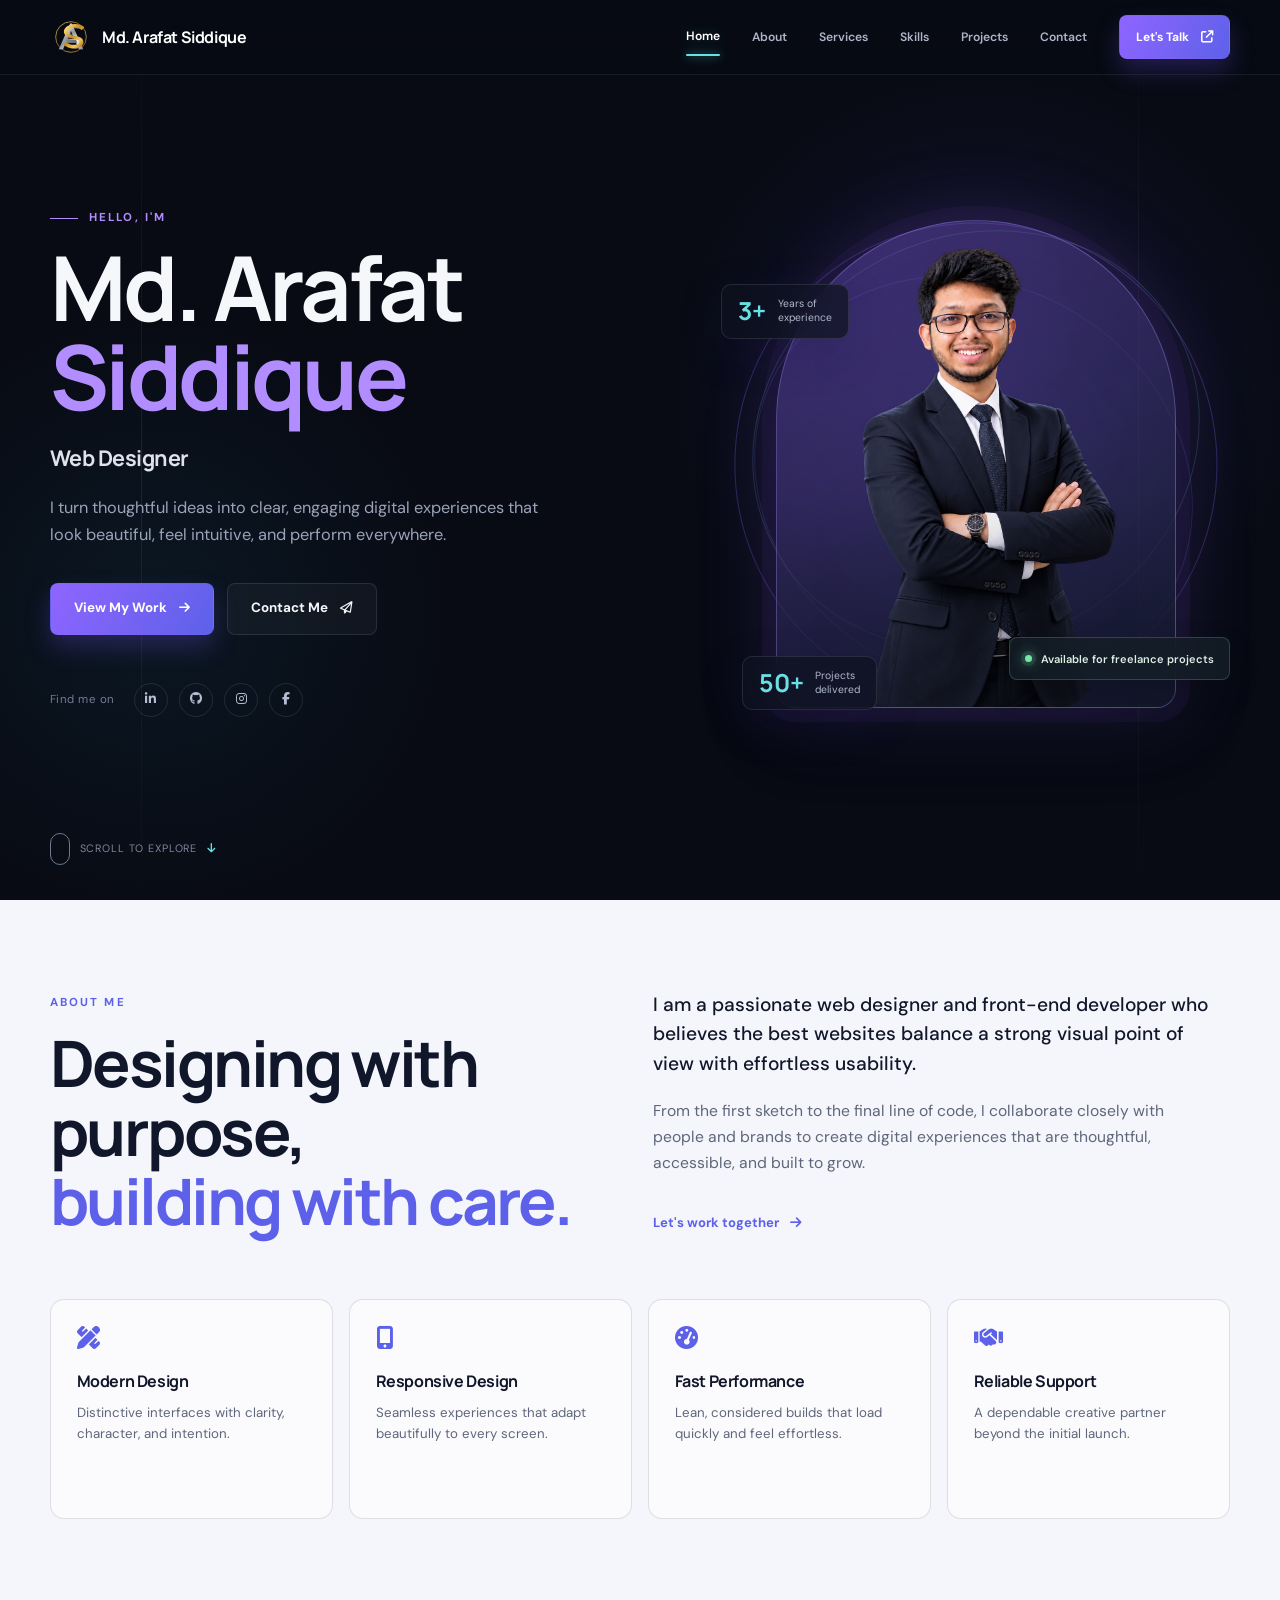
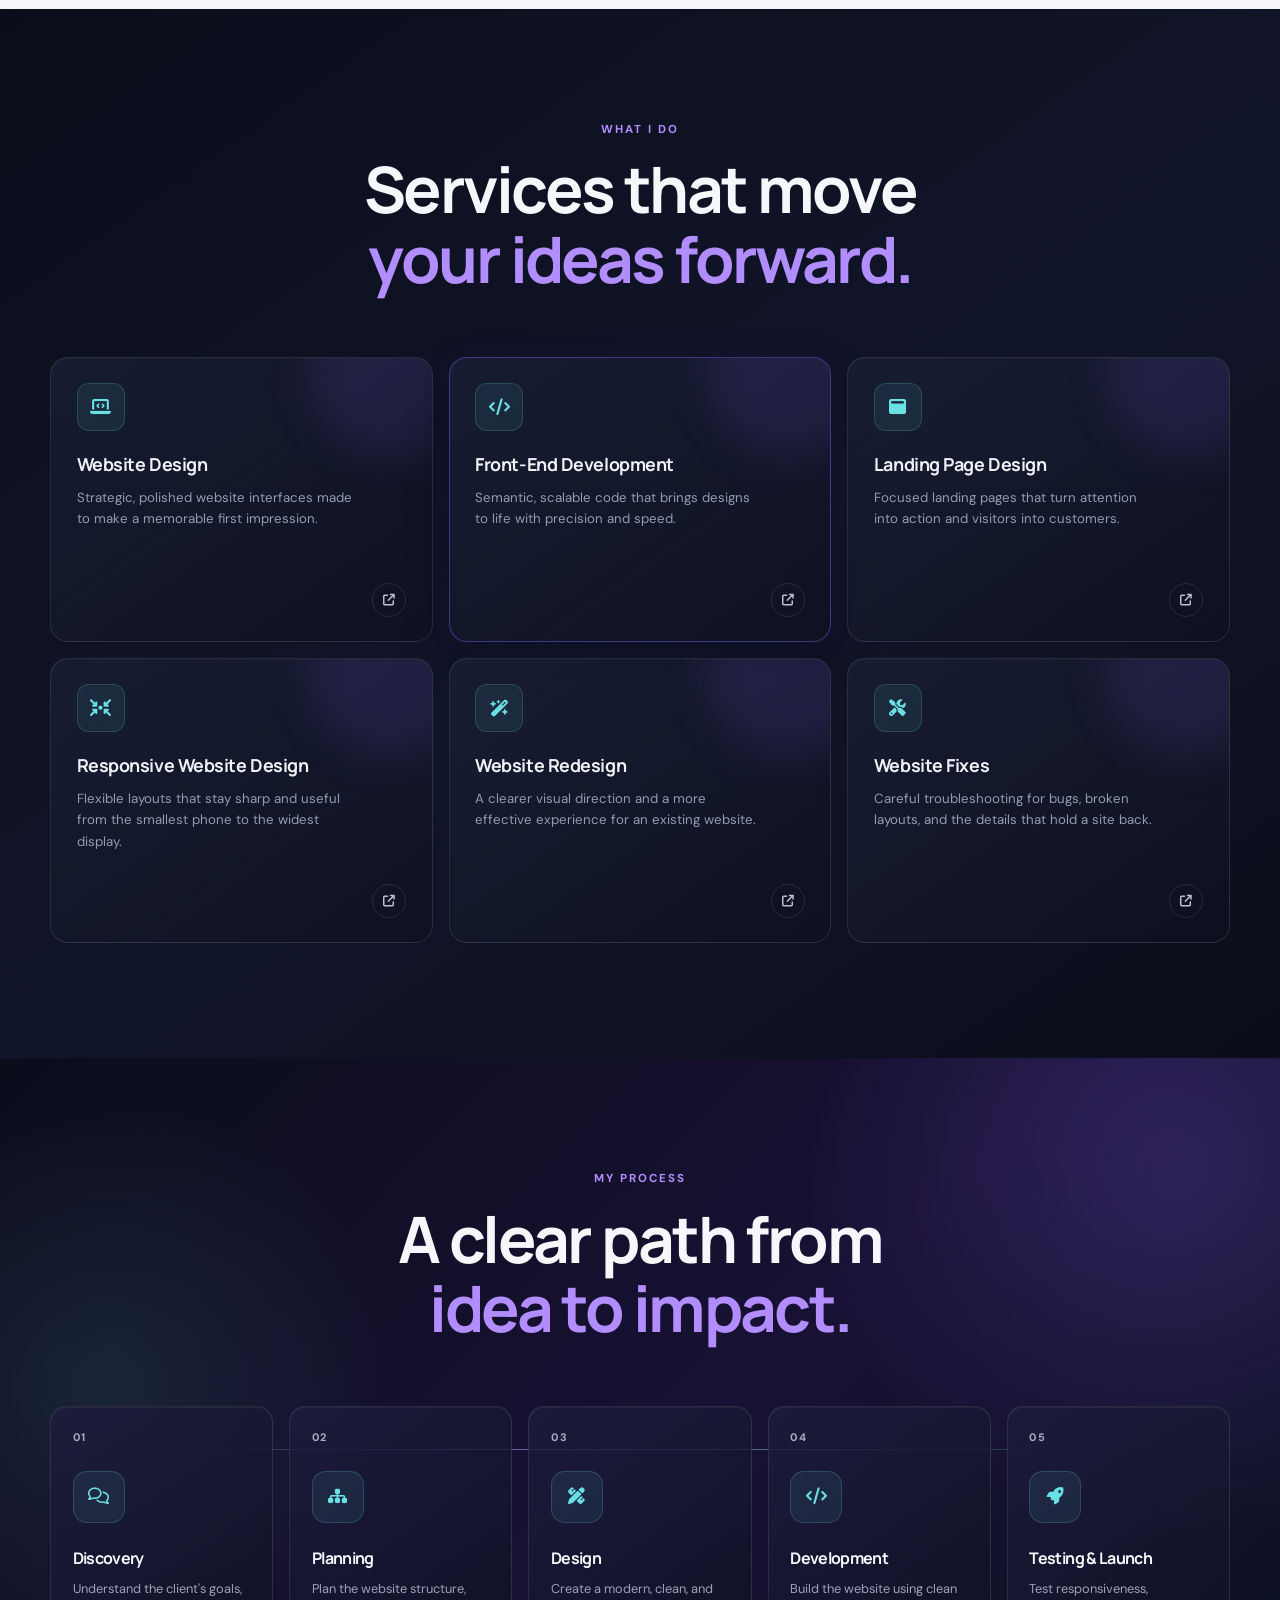
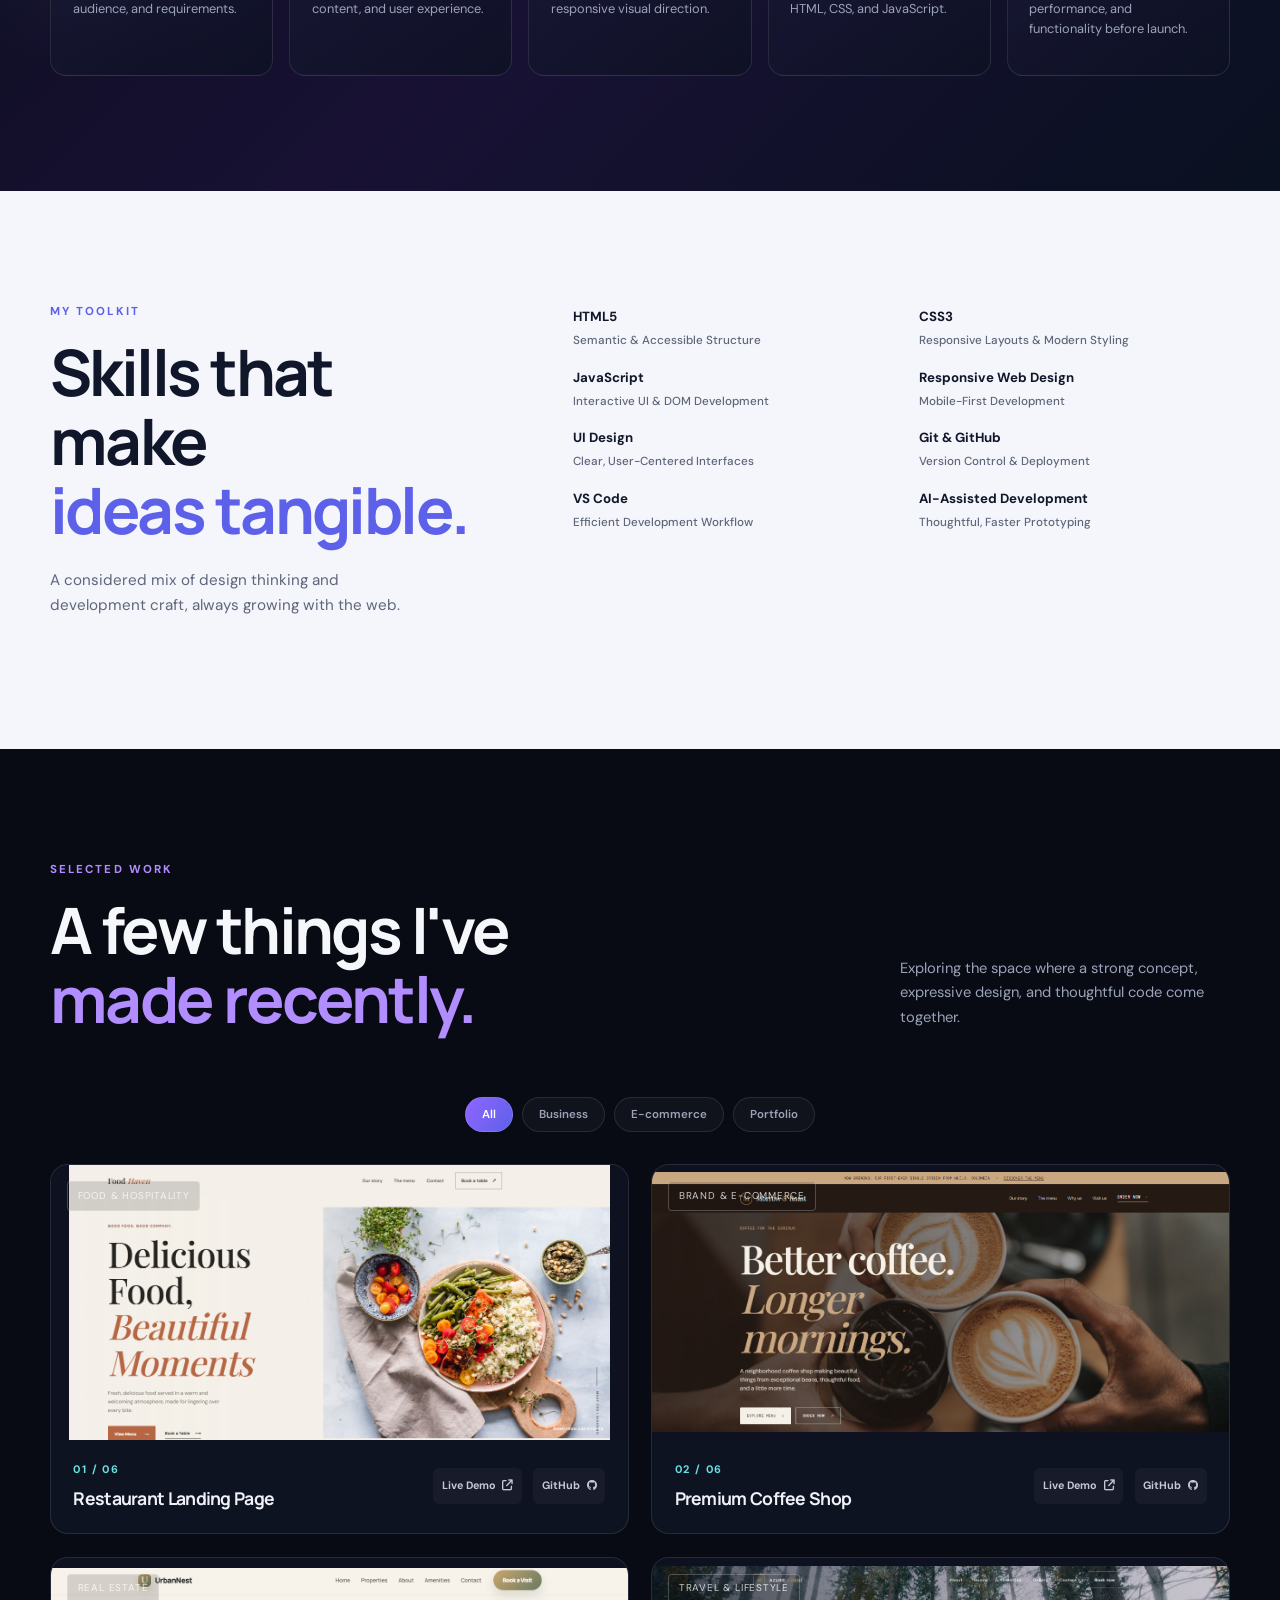
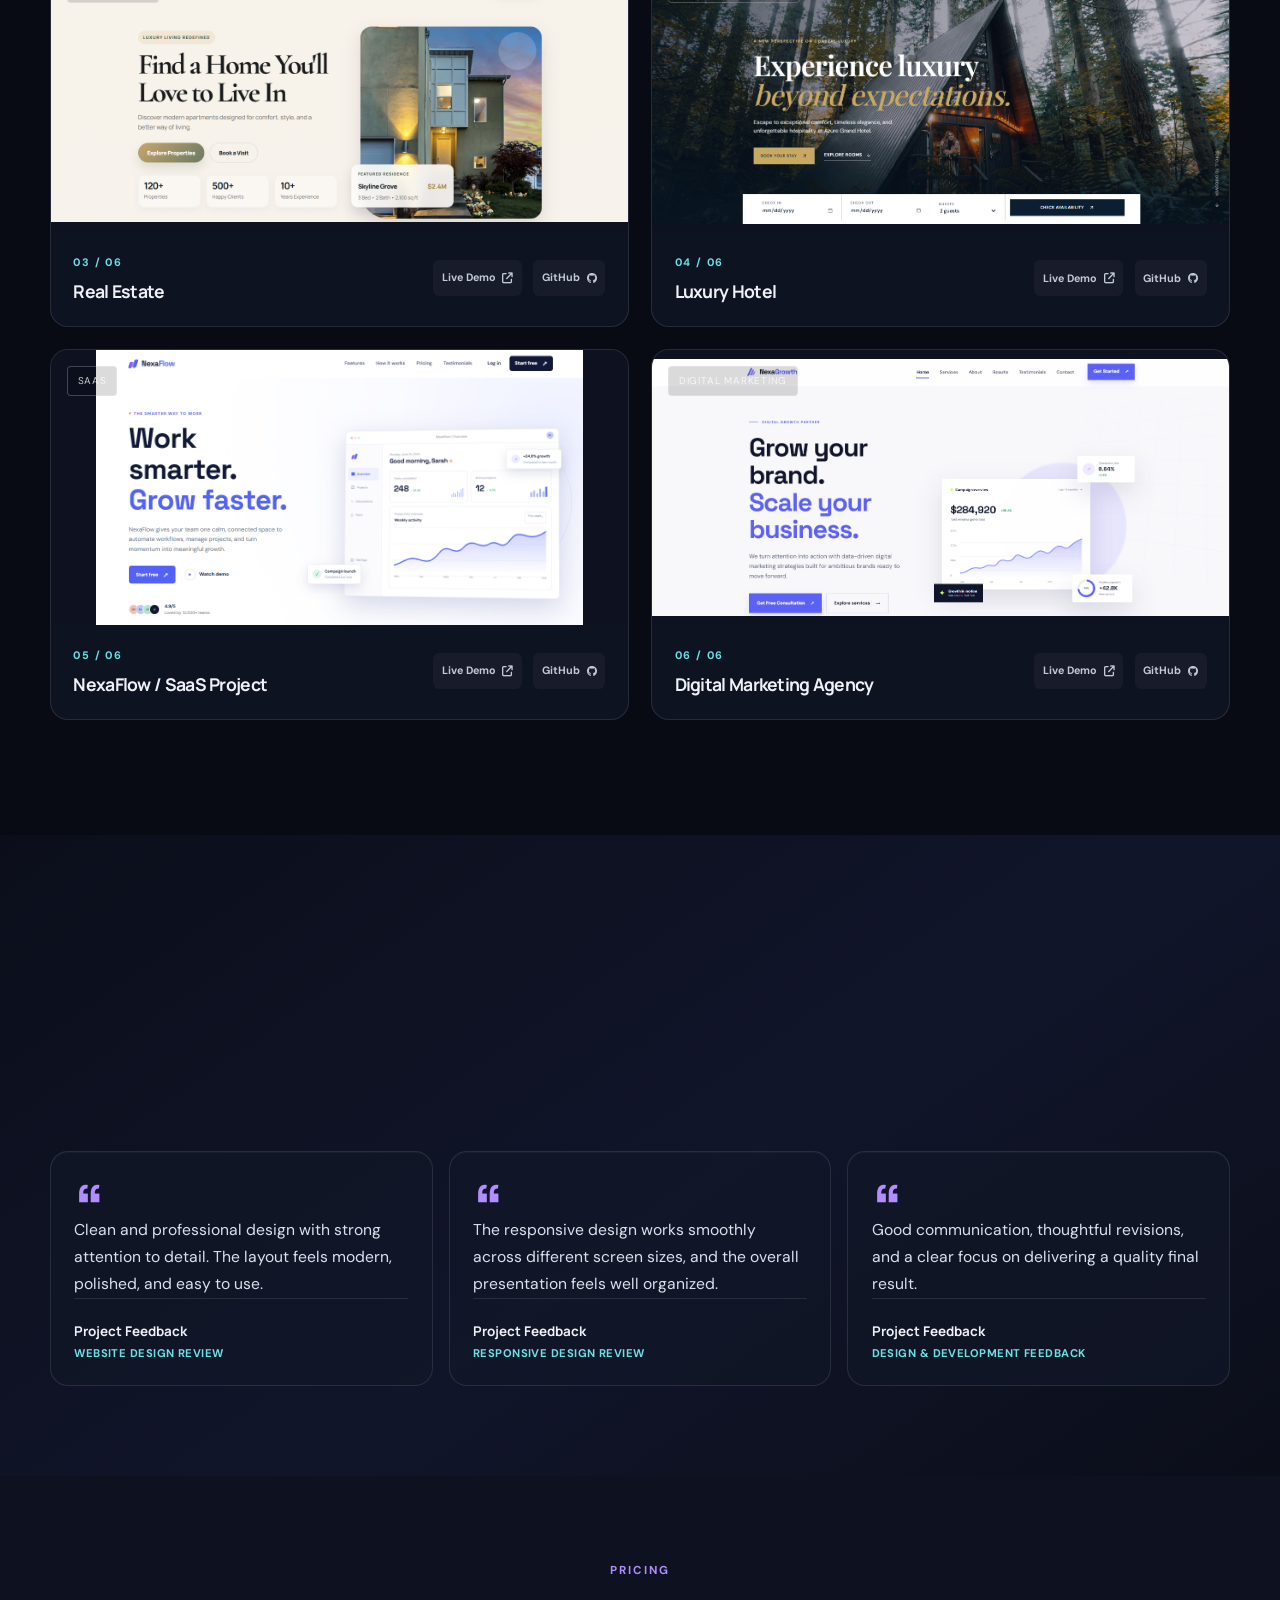
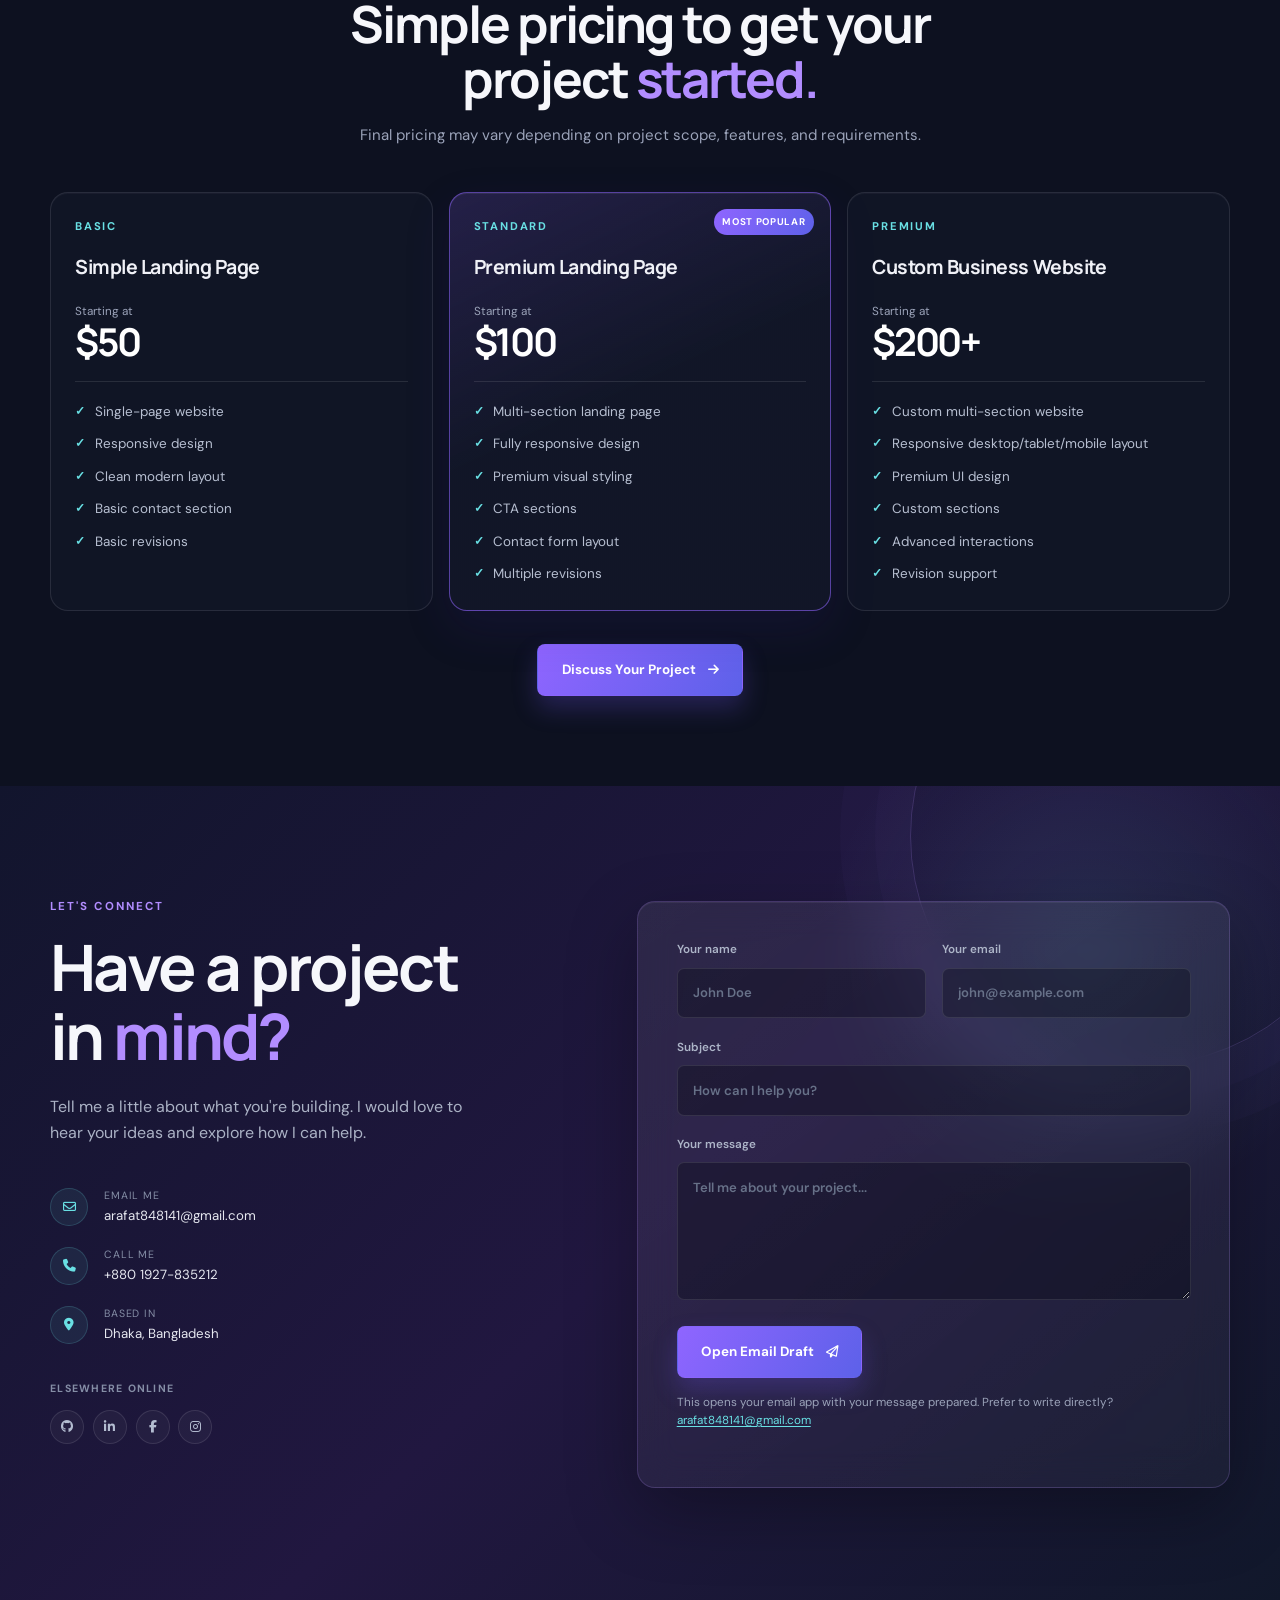
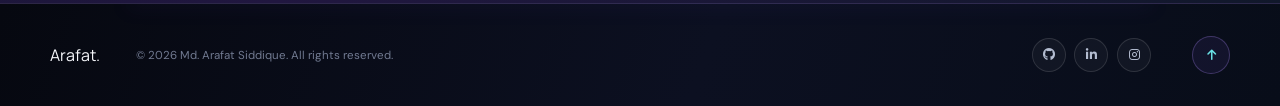
==== commit ff433058: "Update portfolio projects testimonials pricing and social links" ====
--- a/index.html
+++ b/index.html
@@ -43,7 +43,7 @@
             "https://github.com/mdarafatsiddique",
             "https://www.linkedin.com/in/mdarafatsiddiquebd/",
             "https://www.facebook.com/arafat.siddique02",
-            "https://www.instagram.com/arafat_sissique02/"
+            "https://www.instagram.com/mdarafatsiddiqueai/"
           ]
         },
         {
@@ -86,7 +86,7 @@
         <div class="hero-copy">
           <p class="eyebrow"><span class="eyebrow-line"></span> Hello, I'm</p>
           <h1 id="hero-title">Md. Arafat <em>Siddique</em></h1>
-          <p class="hero-role">Web Designer <span>&amp;</span><span class="hero-role-title">Front-End Developer</span></p>
+          <p class="hero-role">Web Designer</p>
           <p class="hero-intro">I turn thoughtful ideas into clear, engaging digital experiences that look beautiful, feel intuitive, and perform everywhere.</p>
           <div class="hero-actions">
             <a class="button button-primary" href="#projects">View My Work <i class="fa-solid fa-arrow-right" aria-hidden="true"></i></a>
@@ -96,7 +96,7 @@
             <span>Find me on</span>
             <a href="https://www.linkedin.com/in/mdarafatsiddiquebd/" target="_blank" rel="noopener noreferrer" aria-label="LinkedIn Profile"><i class="fa-brands fa-linkedin-in" aria-hidden="true"></i></a>
             <a href="https://github.com/mdarafatsiddique" target="_blank" rel="noopener noreferrer" aria-label="GitHub Profile"><i class="fa-brands fa-github" aria-hidden="true"></i></a>
-            <a href="https://www.instagram.com/arafat_sissique02/" target="_blank" rel="noopener noreferrer" aria-label="Instagram Profile"><i class="fa-brands fa-instagram" aria-hidden="true"></i></a>
+            <a href="https://www.instagram.com/mdarafatsiddiqueai/" target="_blank" rel="noopener noreferrer" aria-label="Instagram Profile"><i class="fa-brands fa-instagram" aria-hidden="true"></i></a>
             <a href="https://www.facebook.com/arafat.siddique02" target="_blank" rel="noopener noreferrer" aria-label="Facebook Profile"><i class="fa-brands fa-facebook-f" aria-hidden="true"></i></a>
           </div>
         </div>
@@ -206,25 +206,103 @@
       <div class="container">
         <div class="projects-intro"><div class="section-heading"><p class="eyebrow">Selected work</p><h2 id="projects-title">A few things I've<br><em>made recently.</em></h2></div><p>Exploring the space where a strong concept, expressive design, and thoughtful code come together.</p></div>
         <div class="projects-grid">
-          <article class="project-card project-restaurant"><div class="project-visual"><span class="project-label">Food &amp; Hospitality</span><div class="mock-browser"><span></span><span></span><span></span></div><div class="project-wordmark">SAVOUR<span>.</span></div></div><div class="project-content"><div><span class="project-number">01 / 06</span><h3>Restaurant Landing Page</h3></div><div class="project-links"><a href="https://mdarafatsiddique.github.io/food-haven-restaurant/" target="_blank" rel="noopener noreferrer" aria-label="View Restaurant Landing Page live demo">Live Demo <i class="fa-solid fa-arrow-up-right-from-square" aria-hidden="true"></i></a><a href="https://github.com/mdarafatsiddique/food-haven-restaurant" target="_blank" rel="noopener noreferrer" aria-label="View Restaurant Landing Page GitHub repository">GitHub <i class="fa-brands fa-github" aria-hidden="true"></i></a></div></div></article>
-          <article class="project-card project-coffee"><div class="project-visual"><span class="project-label">Brand &amp; E-commerce</span><div class="coffee-mark">ROAST<br><i class="fa-solid fa-mug-hot" aria-hidden="true"></i> &amp; RITUAL</div></div><div class="project-content"><div><span class="project-number">02 / 06</span><h3>Premium Coffee Shop</h3></div><div class="project-links"><a href="https://mdarafatsiddique.github.io/day-02-premium-cafe/" target="_blank" rel="noopener noreferrer" aria-label="View Premium Coffee Shop live demo">Live Demo <i class="fa-solid fa-arrow-up-right-from-square" aria-hidden="true"></i></a><a href="https://github.com/mdarafatsiddique/day-02-premium-cafe" target="_blank" rel="noopener noreferrer" aria-label="View Premium Coffee Shop GitHub repository">GitHub <i class="fa-brands fa-github" aria-hidden="true"></i></a></div></div></article>
-          <article class="project-card project-gym"><div class="project-visual"><span class="project-label">Health &amp; Fitness</span><div class="gym-mark">FORGE<br><small>YOUR STRONGEST SELF</small></div></div><div class="project-content"><div><span class="project-number">03 / 06</span><h3>Gym &amp; Fitness Center</h3></div><div class="project-links"><a href="https://mdarafatsiddique.github.io/day-3-fitness/" target="_blank" rel="noopener noreferrer" aria-label="View Gym and Fitness Center live demo">Live Demo <i class="fa-solid fa-arrow-up-right-from-square" aria-hidden="true"></i></a><a href="https://github.com/mdarafatsiddique/day-3-fitness" target="_blank" rel="noopener noreferrer" aria-label="View Gym and Fitness Center GitHub repository">GitHub <i class="fa-brands fa-github" aria-hidden="true"></i></a></div></div></article>
-          <article class="project-card project-hotel"><div class="project-visual"><span class="project-label">Travel &amp; Lifestyle</span><div class="hotel-mark"><i class="fa-solid fa-star" aria-hidden="true"></i><br>ALTA<br><small>HOTEL &amp; RESORT</small></div></div><div class="project-content"><div><span class="project-number">04 / 06</span><h3>Luxury Hotel</h3></div><div class="project-links"><a href="https://mdarafatsiddique.github.io/day-04-luxury-hotel/" target="_blank" rel="noopener noreferrer" aria-label="View Luxury Hotel live demo">Live Demo <i class="fa-solid fa-arrow-up-right-from-square" aria-hidden="true"></i></a><a href="https://github.com/mdarafatsiddique/day-04-luxury-hotel" target="_blank" rel="noopener noreferrer" aria-label="View Luxury Hotel GitHub repository">GitHub <i class="fa-brands fa-github" aria-hidden="true"></i></a></div></div></article>
-          <article class="project-card project-shop"><div class="project-visual"><span class="project-label">Retail &amp; Fashion</span><div class="shop-mark">FORM<br><small>OBJECTS FOR EVERYDAY</small></div></div><div class="project-content"><div><span class="project-number">05 / 06</span><h3>E-commerce Website</h3></div><div class="project-links"><a href="https://mdarafatsiddique.github.io/day-17-ecommerce-online-store/" target="_blank" rel="noopener noreferrer" aria-label="View E-commerce Website live demo">Live Demo <i class="fa-solid fa-arrow-up-right-from-square" aria-hidden="true"></i></a><a href="https://github.com/mdarafatsiddique/day-17-ecommerce-online-store" target="_blank" rel="noopener noreferrer" aria-label="View E-commerce Website GitHub repository">GitHub <i class="fa-brands fa-github" aria-hidden="true"></i></a></div></div></article>
-          <article class="project-card project-portfolio"><div class="project-visual"><span class="project-label">Personal Brand</span><div class="portfolio-mark">&lt;ARAFAT<br><small>DESIGN / DEVELOP / DELIVER</small></div></div><div class="project-content"><div><span class="project-number">06 / 06</span><h3>Developer Portfolio</h3></div><div class="project-links"><a href="https://mdarafatsiddique.github.io/day-07-developer-portfolio/" target="_blank" rel="noopener noreferrer" aria-label="View Developer Portfolio live demo">Live Demo <i class="fa-solid fa-arrow-up-right-from-square" aria-hidden="true"></i></a><a href="https://github.com/mdarafatsiddique/day-07-developer-portfolio" target="_blank" rel="noopener noreferrer" aria-label="View Developer Portfolio GitHub repository">GitHub <i class="fa-brands fa-github" aria-hidden="true"></i></a></div></div></article>
-        </div>
-      </div>
-    </section>
-
+          <article class="project-card project-restaurant"><div class="project-visual"><img class="project-screenshot" src="assets/food-haven.png" alt="Food Haven restaurant website preview"><span class="project-label">Food &amp; Hospitality</span></div><div class="project-content"><div><span class="project-number">01 / 06</span><h3>Restaurant Landing Page</h3></div><div class="project-links"><a href="https://mdarafatsiddique.github.io/food-haven-restaurant/" target="_blank" rel="noopener noreferrer" aria-label="View Restaurant Landing Page live demo">Live Demo <i class="fa-solid fa-arrow-up-right-from-square" aria-hidden="true"></i></a><a href="https://github.com/mdarafatsiddique/food-haven-restaurant" target="_blank" rel="noopener noreferrer" aria-label="View Restaurant Landing Page GitHub repository">GitHub <i class="fa-brands fa-github" aria-hidden="true"></i></a></div></div></article>
+          <article class="project-card project-coffee"><div class="project-visual"><img class="project-screenshot" src="assets/premium-cafe.png" alt="Premium Cafe website preview"><span class="project-label">Brand &amp; E-commerce</span></div><div class="project-content"><div><span class="project-number">02 / 06</span><h3>Premium Coffee Shop</h3></div><div class="project-links"><a href="https://mdarafatsiddique.github.io/day-02-premium-cafe/" target="_blank" rel="noopener noreferrer" aria-label="View Premium Coffee Shop live demo">Live Demo <i class="fa-solid fa-arrow-up-right-from-square" aria-hidden="true"></i></a><a href="https://github.com/mdarafatsiddique/day-02-premium-cafe" target="_blank" rel="noopener noreferrer" aria-label="View Premium Coffee Shop GitHub repository">GitHub <i class="fa-brands fa-github" aria-hidden="true"></i></a></div></div></article>
+          <article class="project-card project-gym"><div class="project-visual"><img class="project-screenshot" src="assets/real-estate.png" alt="Real Estate website preview"><span class="project-label">Real Estate</span></div><div class="project-content"><div><span class="project-number">03 / 06</span><h3>Real Estate</h3></div><div class="project-links"><a href="https://mdarafatsiddique.github.io/day-3-fitness/" target="_blank" rel="noopener noreferrer" aria-label="View Real Estate live demo">Live Demo <i class="fa-solid fa-arrow-up-right-from-square" aria-hidden="true"></i></a><a href="https://github.com/mdarafatsiddique/day-3-fitness" target="_blank" rel="noopener noreferrer" aria-label="View Real Estate GitHub repository">GitHub <i class="fa-brands fa-github" aria-hidden="true"></i></a></div></div></article>
+          <article class="project-card project-hotel"><div class="project-visual"><img class="project-screenshot" src="assets/luxury-hotel.png" alt="Luxury Hotel website preview"><span class="project-label">Travel &amp; Lifestyle</span></div><div class="project-content"><div><span class="project-number">04 / 06</span><h3>Luxury Hotel</h3></div><div class="project-links"><a href="https://mdarafatsiddique.github.io/day-04-luxury-hotel/" target="_blank" rel="noopener noreferrer" aria-label="View Luxury Hotel live demo">Live Demo <i class="fa-solid fa-arrow-up-right-from-square" aria-hidden="true"></i></a><a href="https://github.com/mdarafatsiddique/day-04-luxury-hotel" target="_blank" rel="noopener noreferrer" aria-label="View Luxury Hotel GitHub repository">GitHub <i class="fa-brands fa-github" aria-hidden="true"></i></a></div></div></article>
+          <article class="project-card project-shop"><div class="project-visual"><img class="project-screenshot" src="assets/nexaflow.png" alt="NexaFlow SaaS website preview"><span class="project-label">SaaS</span></div><div class="project-content"><div><span class="project-number">05 / 06</span><h3>NexaFlow / SaaS Project</h3></div><div class="project-links"><a href="https://mdarafatsiddique.github.io/day-17-ecommerce-online-store/" target="_blank" rel="noopener noreferrer" aria-label="View NexaFlow SaaS Project live demo">Live Demo <i class="fa-solid fa-arrow-up-right-from-square" aria-hidden="true"></i></a><a href="https://github.com/mdarafatsiddique/day-17-ecommerce-online-store" target="_blank" rel="noopener noreferrer" aria-label="View NexaFlow SaaS Project GitHub repository">GitHub <i class="fa-brands fa-github" aria-hidden="true"></i></a></div></div></article>
+          <article class="project-card project-portfolio"><div class="project-visual"><img class="project-screenshot" src="assets/digital-agency.png" alt="Digital Marketing Agency website preview"><span class="project-label">Digital Marketing</span></div><div class="project-content"><div><span class="project-number">06 / 06</span><h3>Digital Marketing Agency</h3></div><div class="project-links"><a href="https://mdarafatsiddique.github.io/day-07-developer-portfolio/" target="_blank" rel="noopener noreferrer" aria-label="View Digital Marketing Agency live demo">Live Demo <i class="fa-solid fa-arrow-up-right-from-square" aria-hidden="true"></i></a><a href="https://github.com/mdarafatsiddique/day-07-developer-portfolio" target="_blank" rel="noopener noreferrer" aria-label="View Digital Marketing Agency GitHub repository">GitHub <i class="fa-brands fa-github" aria-hidden="true"></i></a></div></div></article>
+        </div>
+      </div>
+    </section>
+
+    <section class="testimonials section" id="testimonials" aria-labelledby="testimonials-title">
+      <div class="container">
+        <div class="section-heading section-heading-centered testimonials-intro">
+          <p class="eyebrow">Testimonials</p>
+          <h2 id="testimonials-title">What people say about my <em>work.</em></h2>
+          <p>Feedback that reflects my focus on clean design, responsive layouts, and clear communication.</p>
+        </div>
+        <div class="testimonials-grid">
+          <article class="testimonial-card" aria-label="Project feedback placeholder: Website Design Review">
+            <span class="testimonial-quote" aria-hidden="true">“</span>
+            <blockquote>Clean and professional design with strong attention to detail. The layout feels modern, polished, and easy to use.</blockquote>
+            <footer class="testimonial-meta"><strong>Project Feedback</strong><span>Website Design Review</span></footer>
+          </article>
+          <article class="testimonial-card" aria-label="Project feedback placeholder: Responsive Design Review">
+            <span class="testimonial-quote" aria-hidden="true">“</span>
+            <blockquote>The responsive design works smoothly across different screen sizes, and the overall presentation feels well organized.</blockquote>
+            <footer class="testimonial-meta"><strong>Project Feedback</strong><span>Responsive Design Review</span></footer>
+          </article>
+          <article class="testimonial-card" aria-label="Project feedback placeholder: Design and Development Feedback">
+            <span class="testimonial-quote" aria-hidden="true">“</span>
+            <blockquote>Good communication, thoughtful revisions, and a clear focus on delivering a quality final result.</blockquote>
+            <footer class="testimonial-meta"><strong>Project Feedback</strong><span>Design &amp; Development Feedback</span></footer>
+          </article>
+        </div>
+      </div>
+    </section>
+
+    <section class="pricing section" id="pricing" aria-labelledby="pricing-title">
+      <div class="container">
+        <div class="section-heading section-heading-centered pricing-intro">
+          <p class="eyebrow">Pricing</p>
+          <h2 id="pricing-title">Simple pricing to get your project <em>started.</em></h2>
+          <p>Final pricing may vary depending on project scope, features, and requirements.</p>
+        </div>
+        <div class="pricing-grid">
+          <article class="pricing-card">
+            <p class="pricing-plan">Basic</p>
+            <h3>Simple Landing Page</h3>
+            <p class="pricing-price"><span>Starting at</span><strong>$50</strong></p>
+            <ul class="pricing-features">
+              <li>Single-page website</li>
+              <li>Responsive design</li>
+              <li>Clean modern layout</li>
+              <li>Basic contact section</li>
+              <li>Basic revisions</li>
+            </ul>
+          </article>
+          <article class="pricing-card pricing-card-popular">
+            <span class="pricing-badge">Most Popular</span>
+            <p class="pricing-plan">Standard</p>
+            <h3>Premium Landing Page</h3>
+            <p class="pricing-price"><span>Starting at</span><strong>$100</strong></p>
+            <ul class="pricing-features">
+              <li>Multi-section landing page</li>
+              <li>Fully responsive design</li>
+              <li>Premium visual styling</li>
+              <li>CTA sections</li>
+              <li>Contact form layout</li>
+              <li>Multiple revisions</li>
+            </ul>
+          </article>
+          <article class="pricing-card">
+            <p class="pricing-plan">Premium</p>
+            <h3>Custom Business Website</h3>
+            <p class="pricing-price"><span>Starting at</span><strong>$200+</strong></p>
+            <ul class="pricing-features">
+              <li>Custom multi-section website</li>
+              <li>Responsive desktop/tablet/mobile layout</li>
+              <li>Premium UI design</li>
+              <li>Custom sections</li>
+              <li>Advanced interactions</li>
+              <li>Revision support</li>
+            </ul>
+          </article>
+        </div>
+        <div class="pricing-cta"><a class="button button-primary" href="#contact">Discuss Your Project <i class="fa-solid fa-arrow-right" aria-hidden="true"></i></a></div>
+      </div>
+    </section>
     <section class="contact section" id="contact" aria-labelledby="contact-title">
       <div class="container contact-grid">
-        <div class="contact-copy"><p class="eyebrow">Let's connect</p><h2 id="contact-title">Have a project<br>in <em>mind?</em></h2><p>Tell me a little about what you're building. I would love to hear your ideas and explore how I can help.</p><div class="contact-details"><a href="mailto:arafat848141@gmail.com"><i class="fa-regular fa-envelope" aria-hidden="true"></i><span><small>Email me</small>arafat848141@gmail.com</span></a><a href="tel:+8801927-835212"><i class="fa-solid fa-phone" aria-hidden="true"></i><span><small>Call me</small>+880 1927-835212</span></a><div><i class="fa-solid fa-location-dot" aria-hidden="true"></i><span><small>Based in</small>Dhaka, Bangladesh</span></div></div><div class="contact-socials" aria-label="Professional social profiles"><p>Elsewhere online</p><div class="social-profile-grid"><a href="https://github.com/mdarafatsiddique" target="_blank" rel="noopener noreferrer" aria-label="GitHub"><i class="fa-brands fa-github" aria-hidden="true"></i></a><a href="https://www.linkedin.com/in/mdarafatsiddiquebd/" target="_blank" rel="noopener noreferrer" aria-label="LinkedIn"><i class="fa-brands fa-linkedin-in" aria-hidden="true"></i></a><a href="https://www.facebook.com/arafat.siddique02" target="_blank" rel="noopener noreferrer" aria-label="Facebook"><i class="fa-brands fa-facebook-f" aria-hidden="true"></i></a><a href="https://www.instagram.com/arafat_sissique02/" target="_blank" rel="noopener noreferrer" aria-label="Instagram"><i class="fa-brands fa-instagram" aria-hidden="true"></i></a></div></div></div>
+        <div class="contact-copy"><p class="eyebrow">Let's connect</p><h2 id="contact-title">Have a project<br>in <em>mind?</em></h2><p>Tell me a little about what you're building. I would love to hear your ideas and explore how I can help.</p><div class="contact-details"><a href="mailto:arafat848141@gmail.com"><i class="fa-regular fa-envelope" aria-hidden="true"></i><span><small>Email me</small>arafat848141@gmail.com</span></a><a href="tel:+8801927-835212"><i class="fa-solid fa-phone" aria-hidden="true"></i><span><small>Call me</small>+880 1927-835212</span></a><div><i class="fa-solid fa-location-dot" aria-hidden="true"></i><span><small>Based in</small>Dhaka, Bangladesh</span></div></div><div class="contact-socials" aria-label="Professional social profiles"><p>Elsewhere online</p><div class="social-profile-grid"><a href="https://github.com/mdarafatsiddique" target="_blank" rel="noopener noreferrer" aria-label="GitHub"><i class="fa-brands fa-github" aria-hidden="true"></i></a><a href="https://www.linkedin.com/in/mdarafatsiddiquebd/" target="_blank" rel="noopener noreferrer" aria-label="LinkedIn"><i class="fa-brands fa-linkedin-in" aria-hidden="true"></i></a><a href="https://www.facebook.com/arafat.siddique02" target="_blank" rel="noopener noreferrer" aria-label="Facebook"><i class="fa-brands fa-facebook-f" aria-hidden="true"></i></a><a href="https://www.instagram.com/mdarafatsiddiqueai/" target="_blank" rel="noopener noreferrer" aria-label="Instagram"><i class="fa-brands fa-instagram" aria-hidden="true"></i></a></div></div></div>
         <form class="contact-form" action="mailto:arafat848141@gmail.com" method="post" enctype="text/plain"><div class="form-row"><label for="name">Your name<input id="name" name="name" type="text" autocomplete="name" placeholder="John Doe" required></label><label for="email">Your email<input id="email" name="email" type="email" autocomplete="email" placeholder="john@example.com" required></label></div><label for="subject">Subject<input id="subject" name="subject" type="text" placeholder="How can I help you?" required></label><label for="message">Your message<textarea id="message" name="message" rows="5" placeholder="Tell me about your project..." required></textarea></label><button class="button button-primary" type="submit">Open Email Draft <i class="fa-regular fa-paper-plane" aria-hidden="true"></i></button><p class="form-fallback">This opens your email app with your message prepared. Prefer to write directly? <a href="mailto:arafat848141@gmail.com">arafat848141@gmail.com</a></p></form>
       </div>
     </section>
   </main>
 
-  <footer class="site-footer"><div class="container footer-inner"><a class="logo" href="#home">Arafat<span>.</span></a><p>&copy; 2026 Md. Arafat Siddique. All rights reserved.</p><div class="footer-socials" aria-label="Social media links"><a href="https://github.com/mdarafatsiddique" target="_blank" rel="noopener noreferrer" aria-label="GitHub"><i class="fa-brands fa-github" aria-hidden="true"></i></a><a href="https://www.linkedin.com/in/mdarafatsiddiquebd/" target="_blank" rel="noopener noreferrer" aria-label="LinkedIn"><i class="fa-brands fa-linkedin-in" aria-hidden="true"></i></a><a href="https://www.instagram.com/arafat_sissique02/" target="_blank" rel="noopener noreferrer" aria-label="Instagram"><i class="fa-brands fa-instagram" aria-hidden="true"></i></a></div><a class="back-to-top" href="#top" aria-label="Back to top"><i class="fa-solid fa-arrow-up" aria-hidden="true"></i></a></div></footer>
+  <footer class="site-footer"><div class="container footer-inner"><a class="logo" href="#home">Arafat<span>.</span></a><p>&copy; 2026 Md. Arafat Siddique. All rights reserved.</p><div class="footer-socials" aria-label="Social media links"><a href="https://github.com/mdarafatsiddique" target="_blank" rel="noopener noreferrer" aria-label="GitHub"><i class="fa-brands fa-github" aria-hidden="true"></i></a><a href="https://www.linkedin.com/in/mdarafatsiddiquebd/" target="_blank" rel="noopener noreferrer" aria-label="LinkedIn"><i class="fa-brands fa-linkedin-in" aria-hidden="true"></i></a><a href="https://www.instagram.com/mdarafatsiddiqueai/" target="_blank" rel="noopener noreferrer" aria-label="Instagram"><i class="fa-brands fa-instagram" aria-hidden="true"></i></a></div><a class="back-to-top" href="#top" aria-label="Back to top"><i class="fa-solid fa-arrow-up" aria-hidden="true"></i></a></div></footer>
 
   <script src="script.js" defer></script>
 </body>
--- a/style.css
+++ b/style.css
@@ -494,8 +494,8 @@
 .profile-frame img {
   width: 100%;
   height: 100%;
-  object-fit: cover;
-  object-position: center top;
+  object-fit: contain;
+  object-position: center;
 }
 
 .visual-ring,
@@ -626,6 +626,10 @@
 }
 
 /* About */
+.about {
+  padding-block: clamp(4rem, 7vw, 6.5rem);
+}
+
 .about-grid {
   display: grid;
   grid-template-columns: minmax(0, 0.95fr) minmax(0, 1.05fr);
@@ -668,7 +672,7 @@
   display: grid;
   grid-template-columns: repeat(4, minmax(0, 1fr));
   gap: 1rem;
-  margin-top: 5rem;
+  margin-top: clamp(3rem, 5vw, 4rem);
 }
 
 .principle {
@@ -988,7 +992,8 @@
 .project-visual {
   position: relative;
   display: grid;
-  min-height: 290px;
+  min-height: 0;
+  aspect-ratio: 2.1 / 1;
   overflow: hidden;
   place-items: center;
   transition: transform 300ms var(--ease);
@@ -996,6 +1001,21 @@
 
 .project-card:hover .project-visual {
   transform: scale(1.025);
+}
+
+.project-screenshot {
+  position: absolute;
+  z-index: 1;
+  inset: 0;
+  width: 100%;
+  height: 100%;
+  object-fit: contain;
+  object-position: center;
+}
+
+.project-visual::before,
+.project-visual::after {
+  display: none;
 }
 
 .project-visual::before,
@@ -1044,6 +1064,10 @@
 .project-hotel .project-visual { background: linear-gradient(125deg, #1e2b49, #536d91); }
 .project-shop .project-visual { background: linear-gradient(125deg, #675aa0, #a490d4); }
 .project-portfolio .project-visual { background: linear-gradient(125deg, #22394a, #3188a0); }
+
+.project-card .project-visual {
+  background: var(--bg-soft);
+}
 
 .mock-browser {
   position: absolute;
@@ -1163,6 +1187,198 @@
   transform: translate(2px, -2px);
 }
 
+/* Testimonials */
+.testimonials {
+  padding-block: clamp(4.25rem, 7vw, 7rem);
+  background: linear-gradient(145deg, #0b0e1a, #11152a 55%, #0b0e19);
+}
+
+.testimonials h2,
+.pricing h2 {
+  font-size: clamp(2.25rem, 4vw, 3.8rem);
+}
+
+.testimonials-intro,
+.pricing-intro {
+  max-width: 720px;
+  margin-inline: auto;
+}
+
+.testimonials-intro > p:last-child,
+.pricing-intro > p:last-child {
+  margin: 1rem auto 0;
+  color: var(--muted);
+  font-size: 0.94rem;
+}
+
+.testimonials-grid,
+.pricing-grid {
+  display: grid;
+  grid-template-columns: repeat(3, minmax(0, 1fr));
+  gap: 1rem;
+  margin-top: 2.8rem;
+}
+
+.testimonial-card,
+.pricing-card {
+  position: relative;
+  display: flex;
+  flex-direction: column;
+  overflow: hidden;
+  border: 1px solid var(--line);
+  border-radius: var(--radius);
+  background: var(--surface);
+  box-shadow: inset 0 1px 0 rgba(255, 255, 255, 0.035);
+  transition: transform 250ms var(--ease), border-color 250ms ease, box-shadow 250ms ease;
+}
+
+.testimonial-card {
+  min-height: 235px;
+  padding: 1.45rem;
+}
+
+.testimonial-card:hover,
+.pricing-card:hover {
+  border-color: rgba(143, 101, 255, 0.42);
+  box-shadow: 0 18px 45px rgba(4, 5, 15, 0.3), 0 0 30px rgba(92, 76, 198, 0.08);
+  transform: translateY(-6px);
+}
+
+.testimonial-quote {
+  display: block;
+  height: 42px;
+  color: var(--purple-bright);
+  font-family: 'Manrope', sans-serif;
+  font-size: 4rem;
+  font-weight: 800;
+  line-height: 1;
+}
+
+.testimonial-card blockquote {
+  margin: 0;
+  color: #dce0ed;
+  font-size: 0.98rem;
+  line-height: 1.7;
+}
+
+.testimonial-meta {
+  display: grid;
+  gap: 0.08rem;
+  margin-top: auto;
+  padding-top: 1.35rem;
+  border-top: 1px solid var(--line);
+}
+
+.testimonial-meta strong {
+  color: #f0f1f7;
+  font-family: 'Manrope', sans-serif;
+  font-size: 0.84rem;
+}
+
+.testimonial-meta span {
+  color: var(--cyan);
+  font-size: 0.7rem;
+  font-weight: 700;
+  letter-spacing: 0.04em;
+  text-transform: uppercase;
+}
+
+/* Pricing */
+.pricing {
+  padding-block: clamp(4.25rem, 7vw, 7rem);
+  background: var(--bg-soft);
+}
+
+.pricing-card {
+  min-height: 390px;
+  padding: 1.5rem;
+}
+
+.pricing-card-popular {
+  border-color: rgba(143, 101, 255, 0.56);
+  background: linear-gradient(155deg, rgba(143, 101, 255, 0.18), rgba(18, 23, 40, 0.9) 48%);
+  box-shadow: 0 18px 45px rgba(47, 30, 118, 0.18), inset 0 1px 0 rgba(255, 255, 255, 0.07);
+}
+
+.pricing-badge {
+  position: absolute;
+  top: 1rem;
+  right: 1rem;
+  padding: 0.3rem 0.55rem;
+  border-radius: 999px;
+  color: #fff;
+  background: linear-gradient(120deg, var(--purple), var(--indigo));
+  font-size: 0.61rem;
+  font-weight: 700;
+  letter-spacing: 0.07em;
+  text-transform: uppercase;
+}
+
+.pricing-plan {
+  margin-bottom: 0.95rem;
+  color: var(--cyan);
+  font-size: 0.7rem;
+  font-weight: 700;
+  letter-spacing: 0.16em;
+  text-transform: uppercase;
+}
+
+.pricing-card h3 {
+  margin-bottom: 1.15rem;
+  color: #f0f1f7;
+  font-size: 1.22rem;
+  letter-spacing: -0.025em;
+}
+
+.pricing-price {
+  display: grid;
+  gap: 0.12rem;
+  margin-bottom: 1.25rem;
+}
+
+.pricing-price span {
+  color: var(--muted);
+  font-size: 0.73rem;
+}
+
+.pricing-price strong {
+  color: #fff;
+  font-family: 'Manrope', sans-serif;
+  font-size: clamp(2rem, 3vw, 2.55rem);
+  letter-spacing: -0.06em;
+  line-height: 1;
+}
+
+.pricing-features {
+  display: grid;
+  gap: 0.65rem;
+  margin: 0;
+  padding: 1.15rem 0 0;
+  border-top: 1px solid var(--line);
+  color: #b7bfd1;
+  font-size: 0.84rem;
+  list-style: none;
+}
+
+.pricing-features li {
+  display: flex;
+  gap: 0.6rem;
+  align-items: flex-start;
+}
+
+.pricing-features li::before {
+  flex: 0 0 auto;
+  content: '\2713';
+  color: var(--cyan);
+  font-size: 0.78rem;
+  font-weight: 700;
+}
+
+.pricing-cta {
+  display: flex;
+  justify-content: center;
+  margin-top: 2.1rem;
+}
 /* Contact / CTA */
 .contact {
   overflow: hidden;
@@ -1441,6 +1657,11 @@
 }
 
 @media (max-width: 1000px) {
+  .testimonials-grid,
+  .pricing-grid {
+    grid-template-columns: repeat(2, minmax(0, 1fr));
+  }
+
   .hero-grid {
     grid-template-columns: minmax(0, 1fr) minmax(300px, 0.8fr);
     gap: 2.5rem;
@@ -1473,6 +1694,21 @@
 }
 
 @media (max-width: 768px) {
+  .testimonials-grid,
+  .pricing-grid {
+    grid-template-columns: 1fr;
+    margin-top: 2.5rem;
+  }
+
+  .testimonial-card,
+  .pricing-card {
+    min-height: 0;
+  }
+
+  .pricing-cta {
+    margin-top: 2rem;
+  }
+
   .container {
     width: min(var(--container), calc(100% - 2rem));
   }
@@ -1665,6 +1901,14 @@
     gap: 2.5rem;
   }
 
+  .about {
+    padding-block: 3.75rem;
+  }
+
+  .about-grid {
+    gap: 2rem;
+  }
+
   .principles-grid,
   .services-grid {
     grid-template-columns: repeat(2, minmax(0, 1fr));
@@ -1769,7 +2013,11 @@
   }
 
   .project-visual {
-    min-height: 245px;
+    min-height: 0;
+  }
+
+  .project-screenshot {
+    object-position: center;
   }
 
   .project-content {
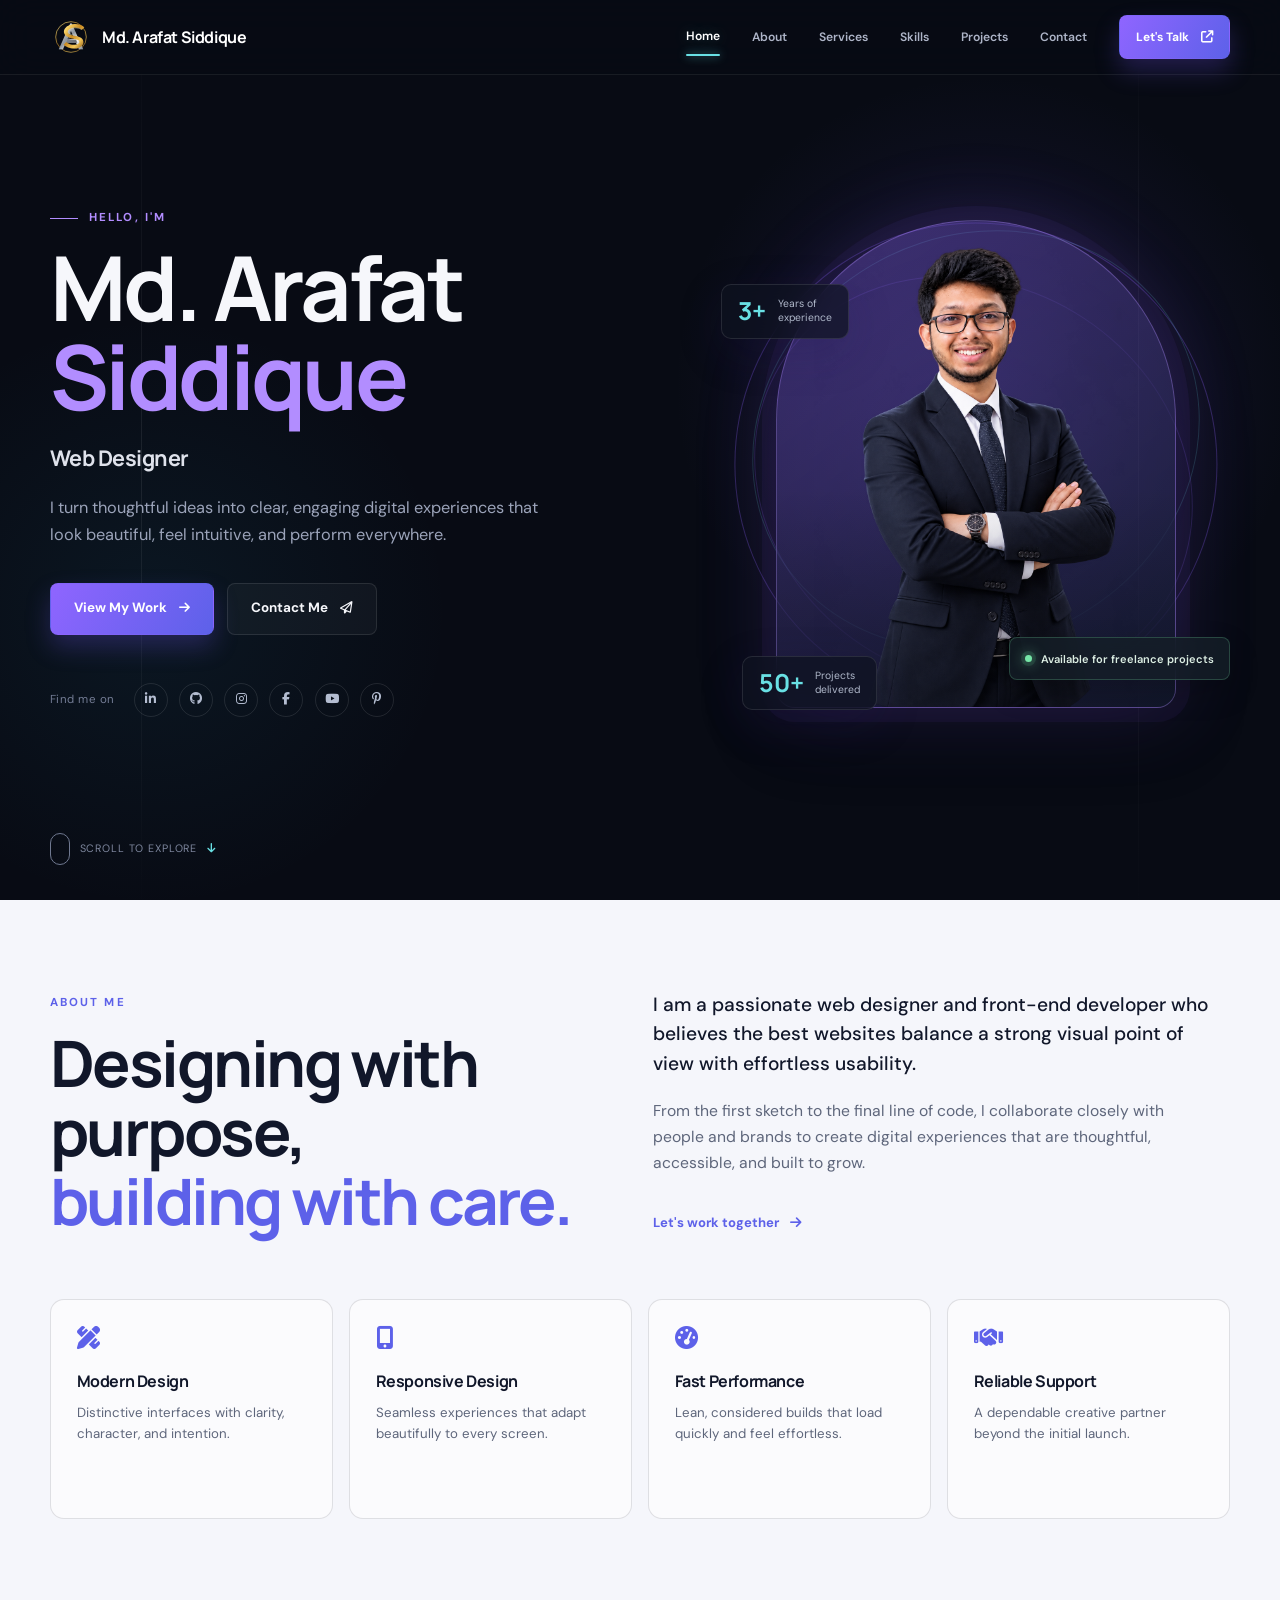
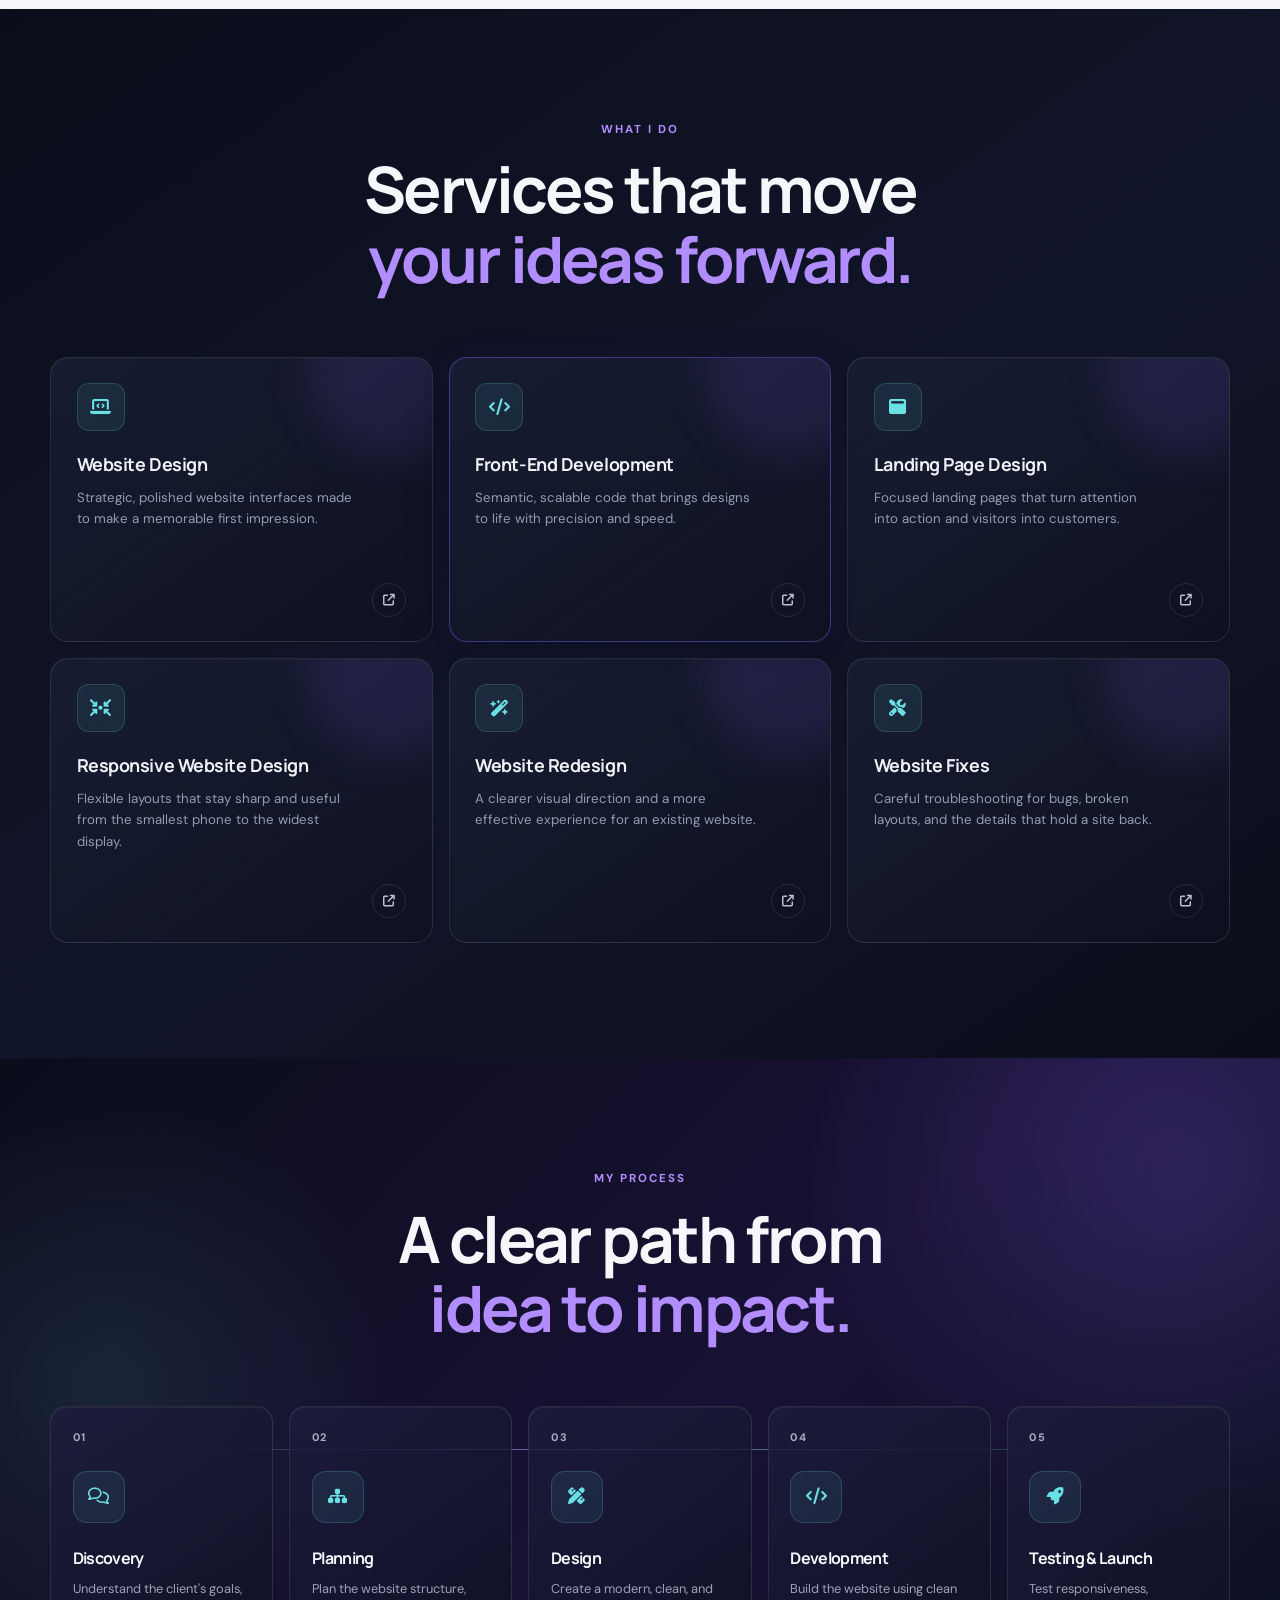
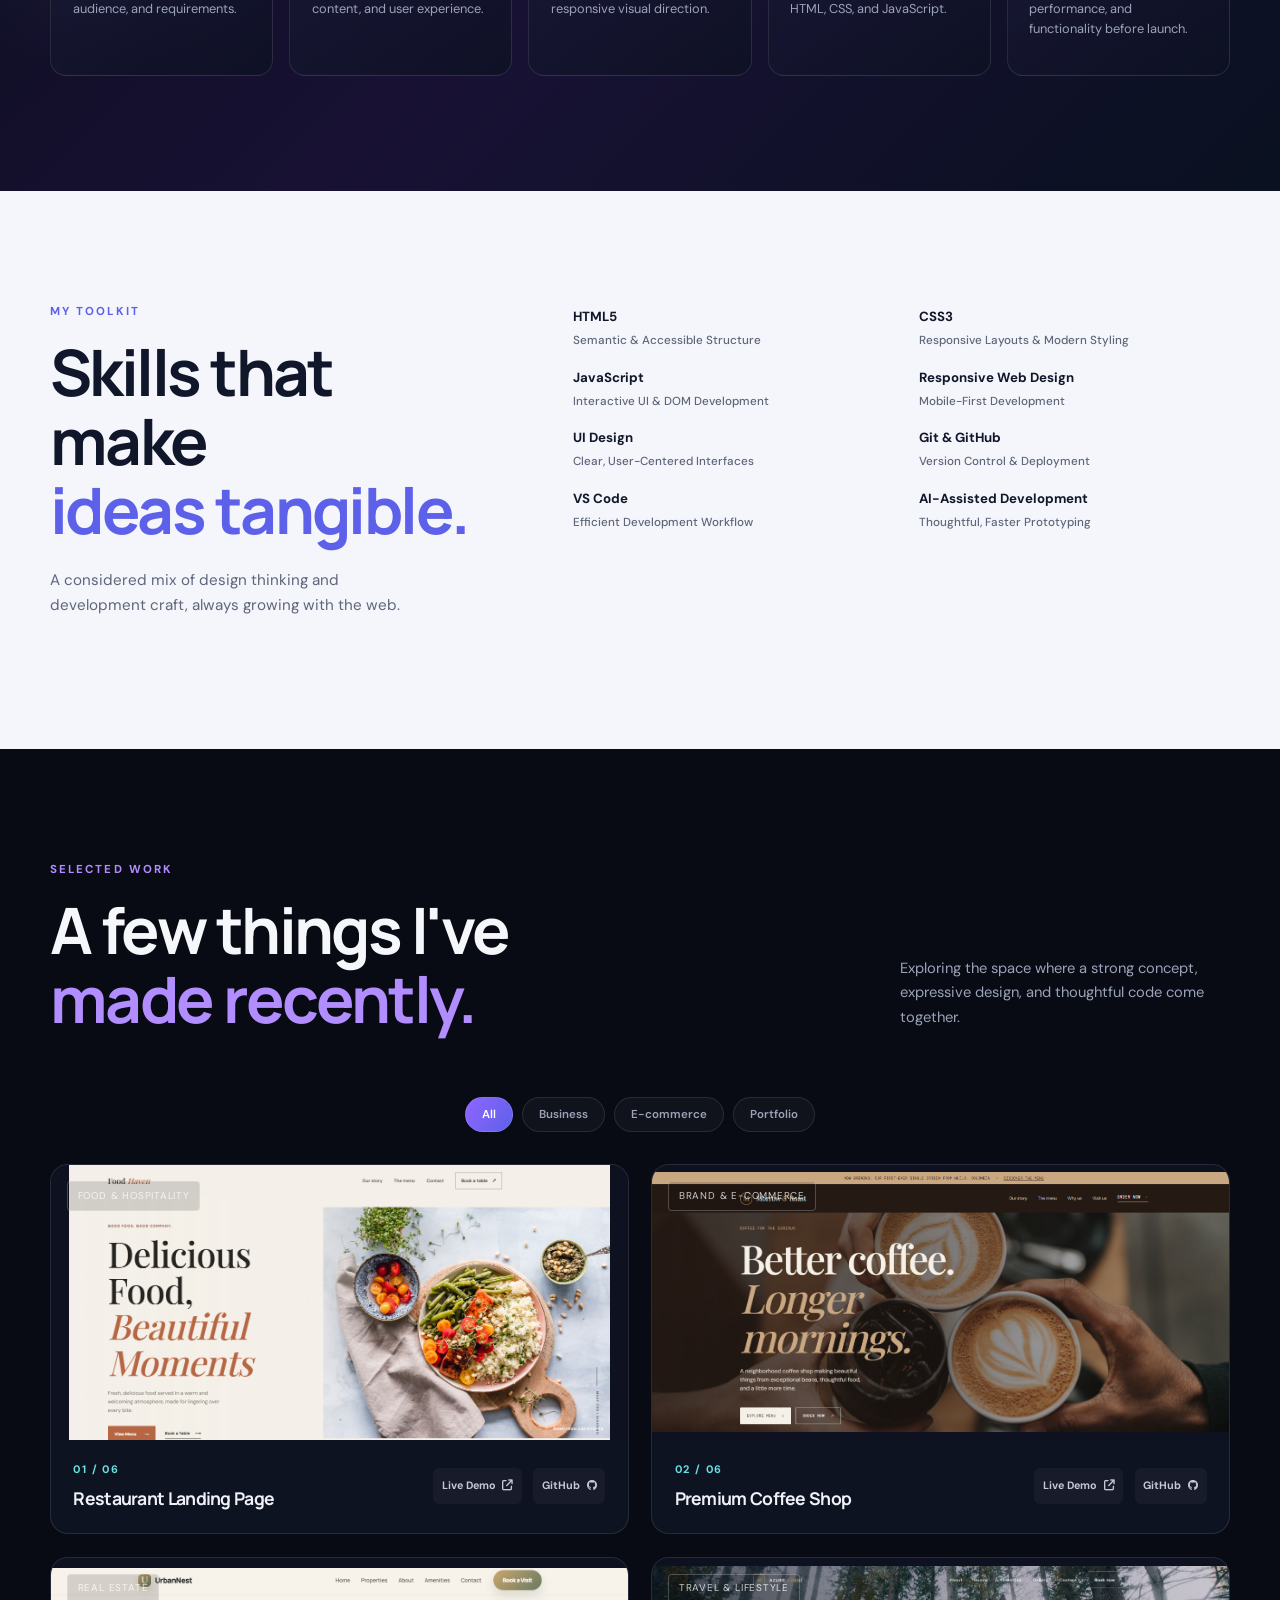
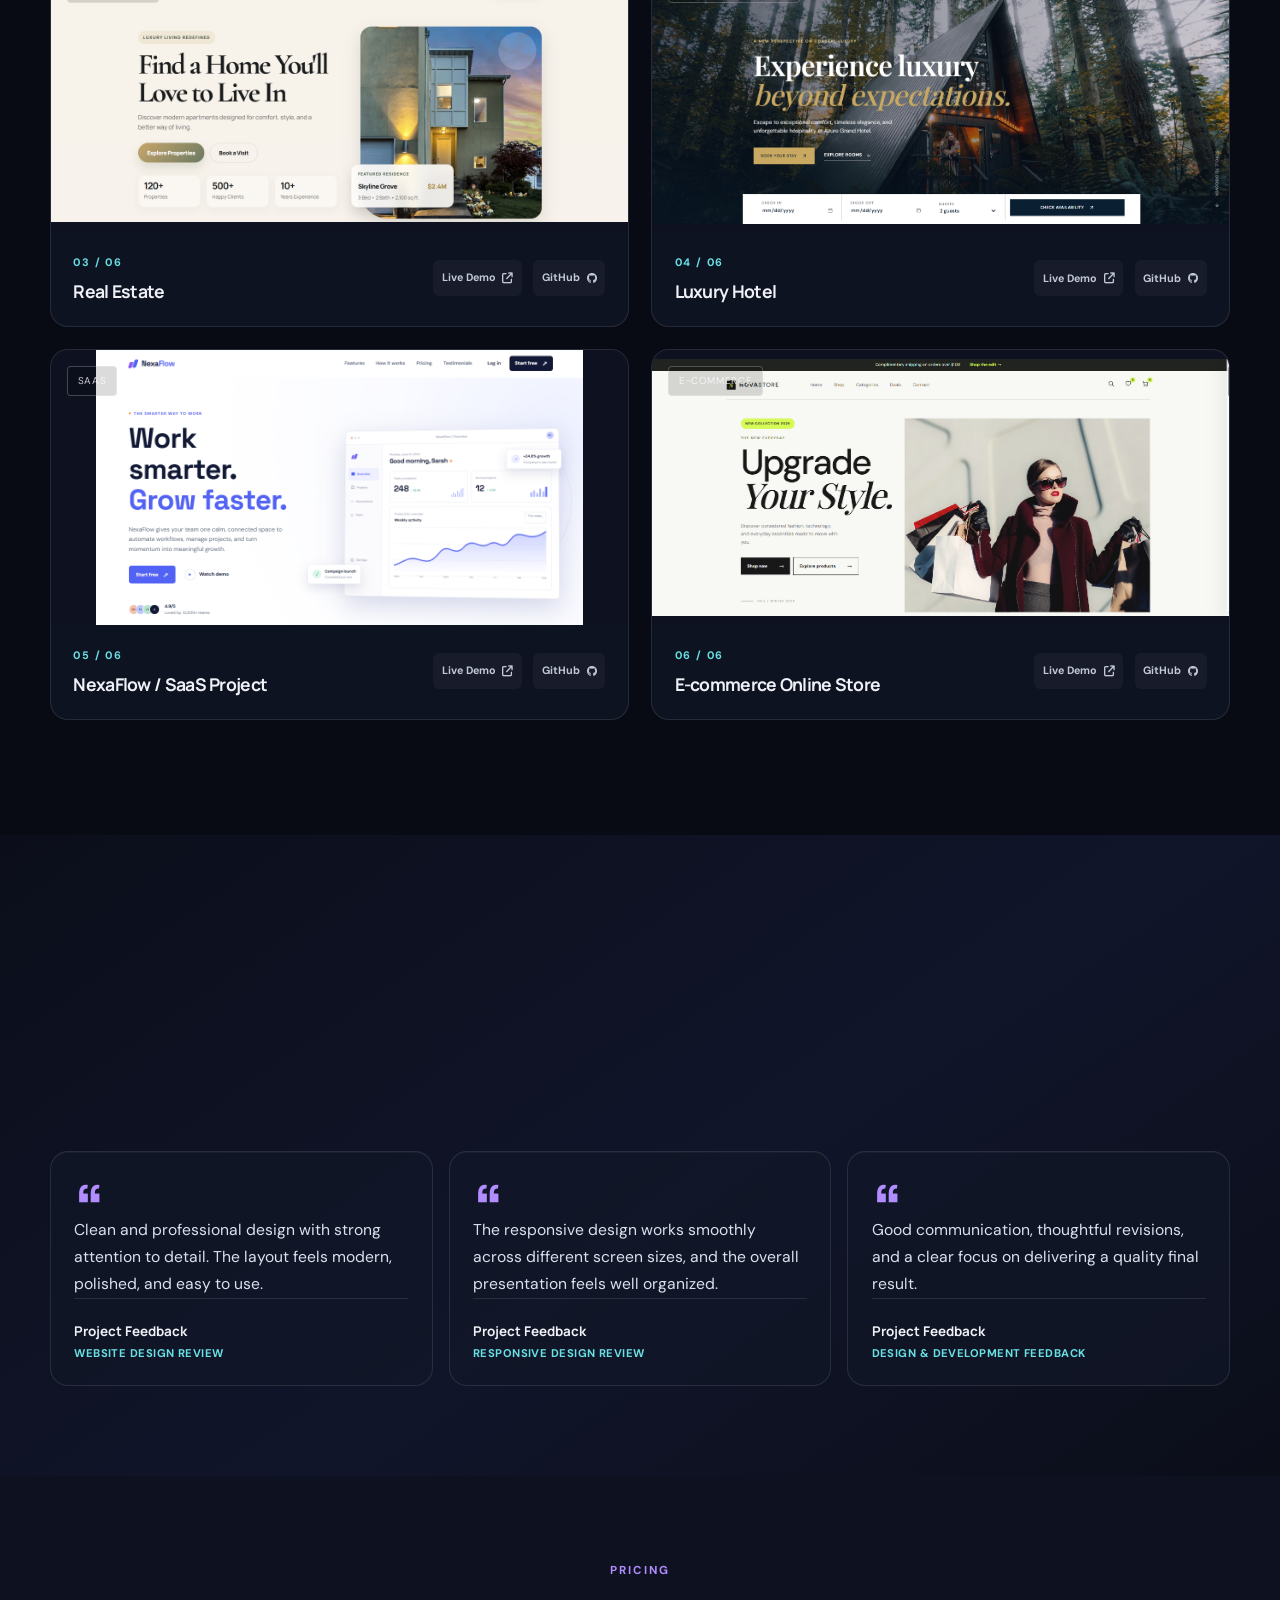
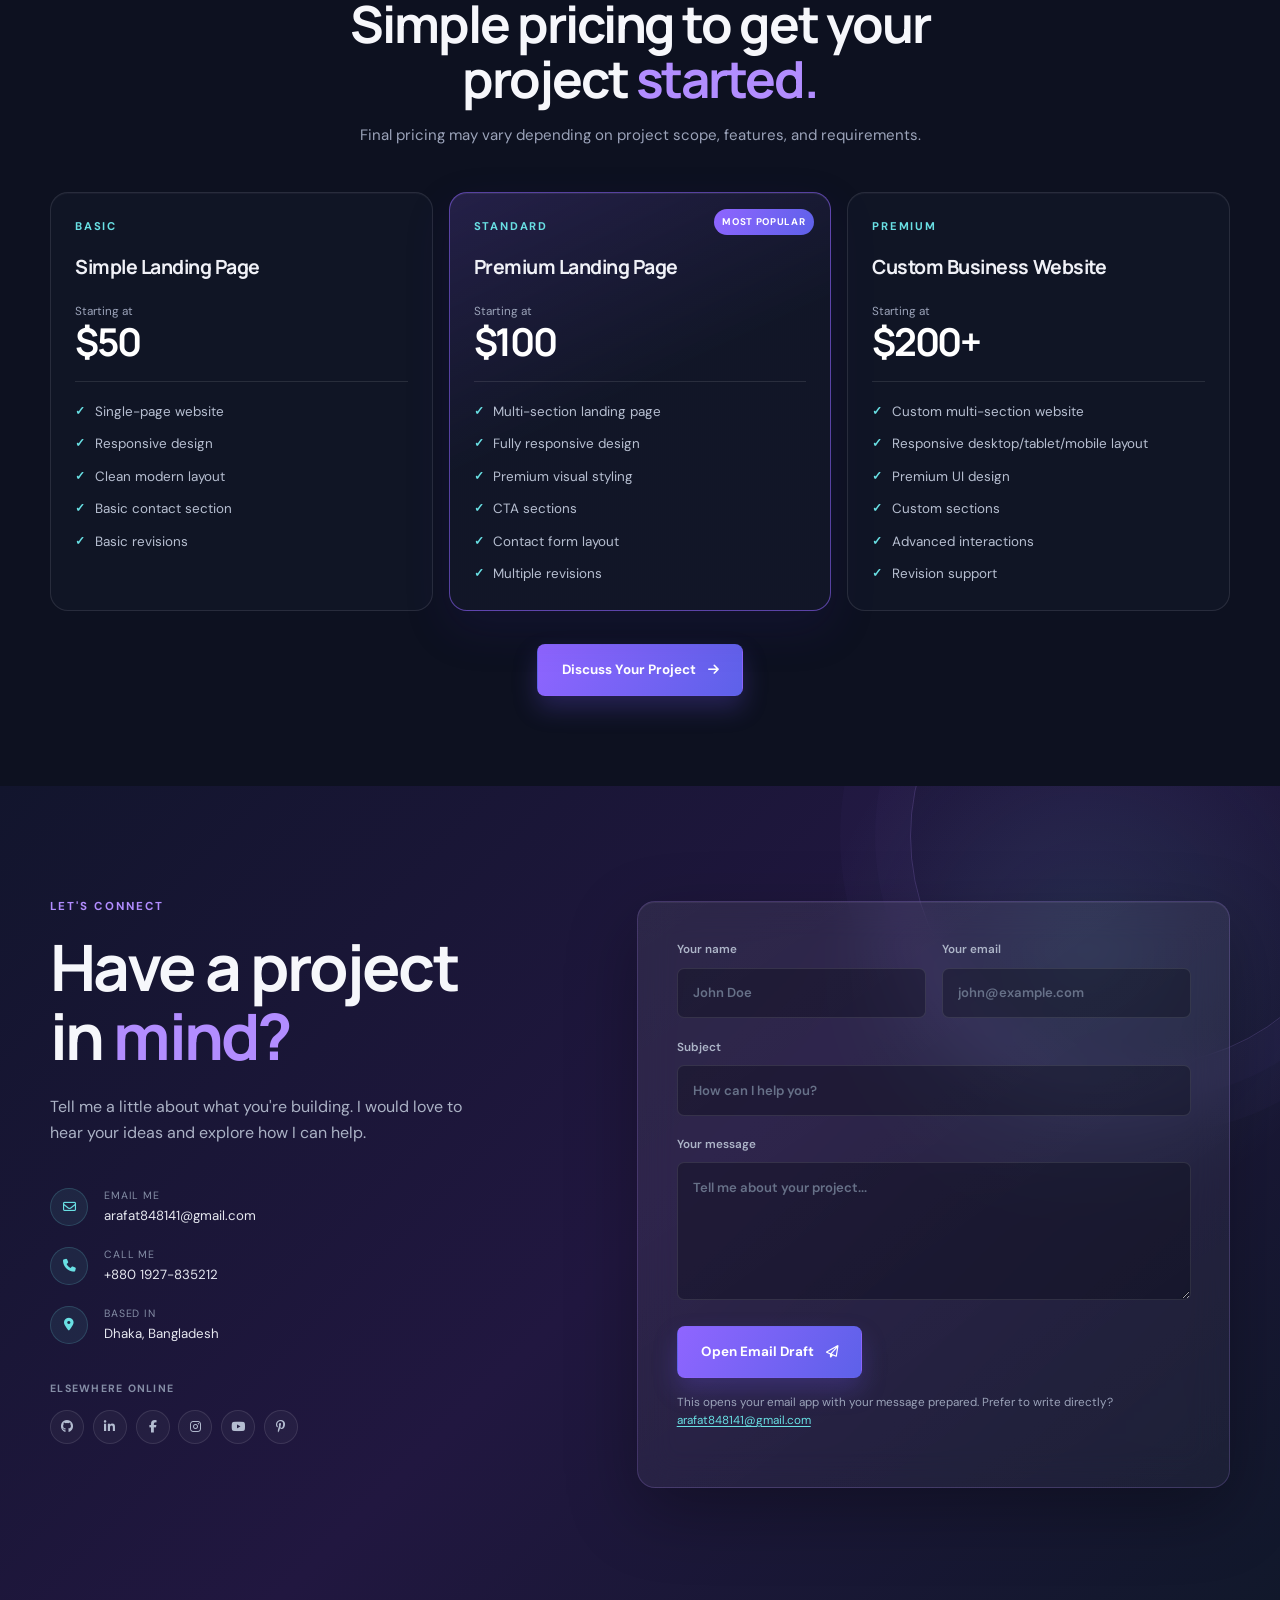
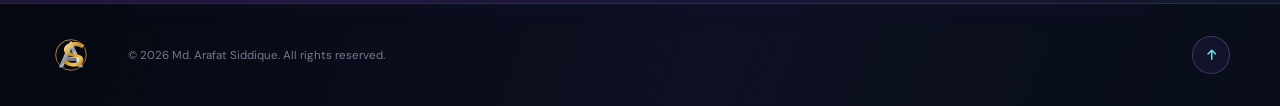
==== commit 5ba4576b: "Final portfolio SEO social links and project updates" ====
--- a/index.html
+++ b/index.html
@@ -3,20 +3,24 @@
 <head>
   <meta charset="UTF-8">
   <meta name="viewport" content="width=device-width, initial-scale=1.0">
-  <meta name="description" content="Md. Arafat Siddique is a web designer and front-end developer creating polished, responsive, high-performing websites.">
+  <meta name="description" content="Md. Arafat Siddique is a Web Designer creating responsive websites, business websites, landing pages, and portfolio websites with clear, engaging user experiences.">
+  <meta name="robots" content="index, follow">
   <meta name="theme-color" content="#0d1117">
-  <title>Md. Arafat Siddique | Web Designer &amp; Front-End Developer</title>
+  <title>Md. Arafat Siddique | Web Designer</title>
   <link rel="canonical" href="https://mdarafatsiddique.github.io/MdArafat-portfolio/">
   <meta property="og:type" content="website">
   <meta property="og:site_name" content="Md. Arafat Siddique">
-  <meta property="og:title" content="Md. Arafat Siddique | Web Designer &amp; Front-End Developer">
-  <meta property="og:description" content="Md. Arafat Siddique is a web designer and front-end developer creating polished, responsive, high-performing websites.">
+  <meta property="og:title" content="Md. Arafat Siddique | Web Designer">
+  <meta property="og:description" content="Md. Arafat Siddique is a Web Designer creating responsive websites, business websites, landing pages, and portfolio websites with clear, engaging user experiences.">
   <meta property="og:url" content="https://mdarafatsiddique.github.io/MdArafat-portfolio/">
   <meta property="og:image" content="https://mdarafatsiddique.github.io/MdArafat-portfolio/arafat.png">
+  <meta property="og:image:type" content="image/png">
+  <meta property="og:image:width" content="560">
+  <meta property="og:image:height" content="680">
   <meta property="og:image:alt" content="Portrait of Md. Arafat Siddique">
   <meta name="twitter:card" content="summary_large_image">
-  <meta name="twitter:title" content="Md. Arafat Siddique | Web Designer &amp; Front-End Developer">
-  <meta name="twitter:description" content="Md. Arafat Siddique is a web designer and front-end developer creating polished, responsive, high-performing websites.">
+  <meta name="twitter:title" content="Md. Arafat Siddique | Web Designer">
+  <meta name="twitter:description" content="Md. Arafat Siddique is a Web Designer creating responsive websites, business websites, landing pages, and portfolio websites with clear, engaging user experiences.">
   <meta name="twitter:image" content="https://mdarafatsiddique.github.io/MdArafat-portfolio/arafat.png">
   <meta name="twitter:image:alt" content="Portrait of Md. Arafat Siddique">
   <link rel="icon" href="logo.svg" type="image/svg+xml">
@@ -37,23 +41,25 @@
           "name": "Md. Arafat Siddique",
           "url": "https://mdarafatsiddique.github.io/MdArafat-portfolio/",
           "image": "https://mdarafatsiddique.github.io/MdArafat-portfolio/arafat.png",
-          "jobTitle": "Web Designer and Front-End Developer",
+          "jobTitle": "Web Designer",
           "email": "mailto:arafat848141@gmail.com",
           "sameAs": [
             "https://github.com/mdarafatsiddique",
             "https://www.linkedin.com/in/mdarafatsiddiquebd/",
-            "https://www.facebook.com/arafat.siddique02",
-            "https://www.instagram.com/mdarafatsiddiqueai/"
+            "https://www.facebook.com/MDARAFATSIDDIQUEAI",
+            "https://www.instagram.com/mdarafatsiddiqueai/",
+            "https://www.youtube.com/@ArafatMrAi",
+            "https://www.pinterest.com/aiarafat1801/"
           ]
         },
         {
-          "@type": "ProfessionalService",
-          "@id": "https://mdarafatsiddique.github.io/MdArafat-portfolio/#professional-service",
-          "name": "Md. Arafat Siddique",
+          "@type": "WebSite",
+          "@id": "https://mdarafatsiddique.github.io/MdArafat-portfolio/#website",
           "url": "https://mdarafatsiddique.github.io/MdArafat-portfolio/",
-          "image": "https://mdarafatsiddique.github.io/MdArafat-portfolio/arafat.png",
-          "founder": { "@id": "https://mdarafatsiddique.github.io/MdArafat-portfolio/#person" },
-          "serviceType": ["Web Design", "Front-End Development", "Landing Page Design"]
+          "name": "Md. Arafat Siddique | Web Designer",
+          "description": "Md. Arafat Siddique is a Web Designer creating responsive websites, business websites, landing pages, and portfolio websites with clear, engaging user experiences.",
+          "inLanguage": "en",
+          "publisher": { "@id": "https://mdarafatsiddique.github.io/MdArafat-portfolio/#person" }
         }
       ]
     }
@@ -97,7 +103,9 @@
             <a href="https://www.linkedin.com/in/mdarafatsiddiquebd/" target="_blank" rel="noopener noreferrer" aria-label="LinkedIn Profile"><i class="fa-brands fa-linkedin-in" aria-hidden="true"></i></a>
             <a href="https://github.com/mdarafatsiddique" target="_blank" rel="noopener noreferrer" aria-label="GitHub Profile"><i class="fa-brands fa-github" aria-hidden="true"></i></a>
             <a href="https://www.instagram.com/mdarafatsiddiqueai/" target="_blank" rel="noopener noreferrer" aria-label="Instagram Profile"><i class="fa-brands fa-instagram" aria-hidden="true"></i></a>
-            <a href="https://www.facebook.com/arafat.siddique02" target="_blank" rel="noopener noreferrer" aria-label="Facebook Profile"><i class="fa-brands fa-facebook-f" aria-hidden="true"></i></a>
+            <a href="https://www.facebook.com/MDARAFATSIDDIQUEAI" target="_blank" rel="noopener noreferrer" aria-label="Facebook Profile"><i class="fa-brands fa-facebook-f" aria-hidden="true"></i></a>
+            <a href="https://www.youtube.com/@ArafatMrAi" target="_blank" rel="noopener noreferrer" aria-label="YouTube Profile"><i class="fa-brands fa-youtube" aria-hidden="true"></i></a>
+            <a href="https://www.pinterest.com/aiarafat1801/" target="_blank" rel="noopener noreferrer" aria-label="Pinterest Profile"><i class="fa-brands fa-pinterest-p" aria-hidden="true"></i></a>
           </div>
         </div>
 
@@ -208,10 +216,10 @@
         <div class="projects-grid">
           <article class="project-card project-restaurant"><div class="project-visual"><img class="project-screenshot" src="assets/food-haven.png" alt="Food Haven restaurant website preview"><span class="project-label">Food &amp; Hospitality</span></div><div class="project-content"><div><span class="project-number">01 / 06</span><h3>Restaurant Landing Page</h3></div><div class="project-links"><a href="https://mdarafatsiddique.github.io/food-haven-restaurant/" target="_blank" rel="noopener noreferrer" aria-label="View Restaurant Landing Page live demo">Live Demo <i class="fa-solid fa-arrow-up-right-from-square" aria-hidden="true"></i></a><a href="https://github.com/mdarafatsiddique/food-haven-restaurant" target="_blank" rel="noopener noreferrer" aria-label="View Restaurant Landing Page GitHub repository">GitHub <i class="fa-brands fa-github" aria-hidden="true"></i></a></div></div></article>
           <article class="project-card project-coffee"><div class="project-visual"><img class="project-screenshot" src="assets/premium-cafe.png" alt="Premium Cafe website preview"><span class="project-label">Brand &amp; E-commerce</span></div><div class="project-content"><div><span class="project-number">02 / 06</span><h3>Premium Coffee Shop</h3></div><div class="project-links"><a href="https://mdarafatsiddique.github.io/day-02-premium-cafe/" target="_blank" rel="noopener noreferrer" aria-label="View Premium Coffee Shop live demo">Live Demo <i class="fa-solid fa-arrow-up-right-from-square" aria-hidden="true"></i></a><a href="https://github.com/mdarafatsiddique/day-02-premium-cafe" target="_blank" rel="noopener noreferrer" aria-label="View Premium Coffee Shop GitHub repository">GitHub <i class="fa-brands fa-github" aria-hidden="true"></i></a></div></div></article>
-          <article class="project-card project-gym"><div class="project-visual"><img class="project-screenshot" src="assets/real-estate.png" alt="Real Estate website preview"><span class="project-label">Real Estate</span></div><div class="project-content"><div><span class="project-number">03 / 06</span><h3>Real Estate</h3></div><div class="project-links"><a href="https://mdarafatsiddique.github.io/day-3-fitness/" target="_blank" rel="noopener noreferrer" aria-label="View Real Estate live demo">Live Demo <i class="fa-solid fa-arrow-up-right-from-square" aria-hidden="true"></i></a><a href="https://github.com/mdarafatsiddique/day-3-fitness" target="_blank" rel="noopener noreferrer" aria-label="View Real Estate GitHub repository">GitHub <i class="fa-brands fa-github" aria-hidden="true"></i></a></div></div></article>
+          <article class="project-card project-gym"><div class="project-visual"><img class="project-screenshot" src="assets/real-estate.png" alt="Real Estate website preview"><span class="project-label">Real Estate</span></div><div class="project-content"><div><span class="project-number">03 / 06</span><h3>Real Estate</h3></div><div class="project-links"><a href="https://mdarafatsiddique.github.io/day-5-real-estate/" target="_blank" rel="noopener noreferrer" aria-label="View Real Estate live demo">Live Demo <i class="fa-solid fa-arrow-up-right-from-square" aria-hidden="true"></i></a><a href="https://github.com/mdarafatsiddique/day-3-fitness" target="_blank" rel="noopener noreferrer" aria-label="View Real Estate GitHub repository">GitHub <i class="fa-brands fa-github" aria-hidden="true"></i></a></div></div></article>
           <article class="project-card project-hotel"><div class="project-visual"><img class="project-screenshot" src="assets/luxury-hotel.png" alt="Luxury Hotel website preview"><span class="project-label">Travel &amp; Lifestyle</span></div><div class="project-content"><div><span class="project-number">04 / 06</span><h3>Luxury Hotel</h3></div><div class="project-links"><a href="https://mdarafatsiddique.github.io/day-04-luxury-hotel/" target="_blank" rel="noopener noreferrer" aria-label="View Luxury Hotel live demo">Live Demo <i class="fa-solid fa-arrow-up-right-from-square" aria-hidden="true"></i></a><a href="https://github.com/mdarafatsiddique/day-04-luxury-hotel" target="_blank" rel="noopener noreferrer" aria-label="View Luxury Hotel GitHub repository">GitHub <i class="fa-brands fa-github" aria-hidden="true"></i></a></div></div></article>
-          <article class="project-card project-shop"><div class="project-visual"><img class="project-screenshot" src="assets/nexaflow.png" alt="NexaFlow SaaS website preview"><span class="project-label">SaaS</span></div><div class="project-content"><div><span class="project-number">05 / 06</span><h3>NexaFlow / SaaS Project</h3></div><div class="project-links"><a href="https://mdarafatsiddique.github.io/day-17-ecommerce-online-store/" target="_blank" rel="noopener noreferrer" aria-label="View NexaFlow SaaS Project live demo">Live Demo <i class="fa-solid fa-arrow-up-right-from-square" aria-hidden="true"></i></a><a href="https://github.com/mdarafatsiddique/day-17-ecommerce-online-store" target="_blank" rel="noopener noreferrer" aria-label="View NexaFlow SaaS Project GitHub repository">GitHub <i class="fa-brands fa-github" aria-hidden="true"></i></a></div></div></article>
-          <article class="project-card project-portfolio"><div class="project-visual"><img class="project-screenshot" src="assets/digital-agency.png" alt="Digital Marketing Agency website preview"><span class="project-label">Digital Marketing</span></div><div class="project-content"><div><span class="project-number">06 / 06</span><h3>Digital Marketing Agency</h3></div><div class="project-links"><a href="https://mdarafatsiddique.github.io/day-07-developer-portfolio/" target="_blank" rel="noopener noreferrer" aria-label="View Digital Marketing Agency live demo">Live Demo <i class="fa-solid fa-arrow-up-right-from-square" aria-hidden="true"></i></a><a href="https://github.com/mdarafatsiddique/day-07-developer-portfolio" target="_blank" rel="noopener noreferrer" aria-label="View Digital Marketing Agency GitHub repository">GitHub <i class="fa-brands fa-github" aria-hidden="true"></i></a></div></div></article>
+          <article class="project-card project-shop"><div class="project-visual"><img class="project-screenshot" src="assets/nexaflow.png" alt="NexaFlow SaaS website preview"><span class="project-label">SaaS</span></div><div class="project-content"><div><span class="project-number">05 / 06</span><h3>NexaFlow / SaaS Project</h3></div><div class="project-links"><a href="https://mdarafatsiddique.github.io/Day-6-SaaS-Landing-Page/" target="_blank" rel="noopener noreferrer" aria-label="View NexaFlow SaaS Project live demo">Live Demo <i class="fa-solid fa-arrow-up-right-from-square" aria-hidden="true"></i></a><a href="https://github.com/mdarafatsiddique/day-17-ecommerce-online-store" target="_blank" rel="noopener noreferrer" aria-label="View NexaFlow SaaS Project GitHub repository">GitHub <i class="fa-brands fa-github" aria-hidden="true"></i></a></div></div></article>
+          <article class="project-card project-portfolio"><div class="project-visual"><img class="project-screenshot" src="assets/ecommerce-store.png" alt="E-commerce Online Store website project by Md. Arafat Siddique"><span class="project-label">E-Commerce</span></div><div class="project-content"><div><span class="project-number">06 / 06</span><h3>E-commerce Online Store</h3></div><div class="project-links"><a href="https://mdarafatsiddique.github.io/day-17-ecommerce-online-store/" target="_blank" rel="noopener noreferrer" aria-label="View E-commerce Online Store live demo">Live Demo <i class="fa-solid fa-arrow-up-right-from-square" aria-hidden="true"></i></a><a href="https://github.com/mdarafatsiddique/day-17-ecommerce-online-store" target="_blank" rel="noopener noreferrer" aria-label="View E-commerce Online Store GitHub repository">GitHub <i class="fa-brands fa-github" aria-hidden="true"></i></a></div></div></article>
         </div>
       </div>
     </section>
@@ -296,13 +304,13 @@
     </section>
     <section class="contact section" id="contact" aria-labelledby="contact-title">
       <div class="container contact-grid">
-        <div class="contact-copy"><p class="eyebrow">Let's connect</p><h2 id="contact-title">Have a project<br>in <em>mind?</em></h2><p>Tell me a little about what you're building. I would love to hear your ideas and explore how I can help.</p><div class="contact-details"><a href="mailto:arafat848141@gmail.com"><i class="fa-regular fa-envelope" aria-hidden="true"></i><span><small>Email me</small>arafat848141@gmail.com</span></a><a href="tel:+8801927-835212"><i class="fa-solid fa-phone" aria-hidden="true"></i><span><small>Call me</small>+880 1927-835212</span></a><div><i class="fa-solid fa-location-dot" aria-hidden="true"></i><span><small>Based in</small>Dhaka, Bangladesh</span></div></div><div class="contact-socials" aria-label="Professional social profiles"><p>Elsewhere online</p><div class="social-profile-grid"><a href="https://github.com/mdarafatsiddique" target="_blank" rel="noopener noreferrer" aria-label="GitHub"><i class="fa-brands fa-github" aria-hidden="true"></i></a><a href="https://www.linkedin.com/in/mdarafatsiddiquebd/" target="_blank" rel="noopener noreferrer" aria-label="LinkedIn"><i class="fa-brands fa-linkedin-in" aria-hidden="true"></i></a><a href="https://www.facebook.com/arafat.siddique02" target="_blank" rel="noopener noreferrer" aria-label="Facebook"><i class="fa-brands fa-facebook-f" aria-hidden="true"></i></a><a href="https://www.instagram.com/mdarafatsiddiqueai/" target="_blank" rel="noopener noreferrer" aria-label="Instagram"><i class="fa-brands fa-instagram" aria-hidden="true"></i></a></div></div></div>
+        <div class="contact-copy"><p class="eyebrow">Let's connect</p><h2 id="contact-title">Have a project<br>in <em>mind?</em></h2><p>Tell me a little about what you're building. I would love to hear your ideas and explore how I can help.</p><div class="contact-details"><a href="mailto:arafat848141@gmail.com"><i class="fa-regular fa-envelope" aria-hidden="true"></i><span><small>Email me</small>arafat848141@gmail.com</span></a><a href="tel:+8801927-835212"><i class="fa-solid fa-phone" aria-hidden="true"></i><span><small>Call me</small>+880 1927-835212</span></a><div><i class="fa-solid fa-location-dot" aria-hidden="true"></i><span><small>Based in</small>Dhaka, Bangladesh</span></div></div><div class="contact-socials" aria-label="Professional social profiles"><p>Elsewhere online</p><div class="social-profile-grid"><a href="https://github.com/mdarafatsiddique" target="_blank" rel="noopener noreferrer" aria-label="GitHub"><i class="fa-brands fa-github" aria-hidden="true"></i></a><a href="https://www.linkedin.com/in/mdarafatsiddiquebd/" target="_blank" rel="noopener noreferrer" aria-label="LinkedIn"><i class="fa-brands fa-linkedin-in" aria-hidden="true"></i></a><a href="https://www.facebook.com/MDARAFATSIDDIQUEAI" target="_blank" rel="noopener noreferrer" aria-label="Facebook"><i class="fa-brands fa-facebook-f" aria-hidden="true"></i></a><a href="https://www.instagram.com/mdarafatsiddiqueai/" target="_blank" rel="noopener noreferrer" aria-label="Instagram"><i class="fa-brands fa-instagram" aria-hidden="true"></i></a><a href="https://www.youtube.com/@ArafatMrAi" target="_blank" rel="noopener noreferrer" aria-label="YouTube"><i class="fa-brands fa-youtube" aria-hidden="true"></i></a><a href="https://www.pinterest.com/aiarafat1801/" target="_blank" rel="noopener noreferrer" aria-label="Pinterest"><i class="fa-brands fa-pinterest-p" aria-hidden="true"></i></a></div></div></div>
         <form class="contact-form" action="mailto:arafat848141@gmail.com" method="post" enctype="text/plain"><div class="form-row"><label for="name">Your name<input id="name" name="name" type="text" autocomplete="name" placeholder="John Doe" required></label><label for="email">Your email<input id="email" name="email" type="email" autocomplete="email" placeholder="john@example.com" required></label></div><label for="subject">Subject<input id="subject" name="subject" type="text" placeholder="How can I help you?" required></label><label for="message">Your message<textarea id="message" name="message" rows="5" placeholder="Tell me about your project..." required></textarea></label><button class="button button-primary" type="submit">Open Email Draft <i class="fa-regular fa-paper-plane" aria-hidden="true"></i></button><p class="form-fallback">This opens your email app with your message prepared. Prefer to write directly? <a href="mailto:arafat848141@gmail.com">arafat848141@gmail.com</a></p></form>
       </div>
     </section>
   </main>
 
-  <footer class="site-footer"><div class="container footer-inner"><a class="logo" href="#home">Arafat<span>.</span></a><p>&copy; 2026 Md. Arafat Siddique. All rights reserved.</p><div class="footer-socials" aria-label="Social media links"><a href="https://github.com/mdarafatsiddique" target="_blank" rel="noopener noreferrer" aria-label="GitHub"><i class="fa-brands fa-github" aria-hidden="true"></i></a><a href="https://www.linkedin.com/in/mdarafatsiddiquebd/" target="_blank" rel="noopener noreferrer" aria-label="LinkedIn"><i class="fa-brands fa-linkedin-in" aria-hidden="true"></i></a><a href="https://www.instagram.com/mdarafatsiddiqueai/" target="_blank" rel="noopener noreferrer" aria-label="Instagram"><i class="fa-brands fa-instagram" aria-hidden="true"></i></a></div><a class="back-to-top" href="#top" aria-label="Back to top"><i class="fa-solid fa-arrow-up" aria-hidden="true"></i></a></div></footer>
+  <footer class="site-footer"><div class="container footer-inner"><a class="logo" href="#home" aria-label="Md. Arafat Siddique home"><img class="footer-logo" src="logo.svg" alt="Md. Arafat Siddique logo"></a><p>&copy; 2026 Md. Arafat Siddique. All rights reserved.</p><a class="back-to-top" href="#top" aria-label="Back to top"><i class="fa-solid fa-arrow-up" aria-hidden="true"></i></a></div></footer>
 
   <script src="script.js" defer></script>
 </body>
--- a/style.css
+++ b/style.css
@@ -1615,6 +1615,13 @@
   font-size: 0.72rem;
 }
 
+.footer-logo {
+  display: block;
+  width: 42px;
+  height: 42px;
+  object-fit: contain;
+}
+
 .site-footer .footer-socials {
   gap: 0.55rem;
 }
@@ -2050,6 +2057,11 @@
     gap: 1rem;
   }
 
+  .footer-logo {
+    width: 38px;
+    height: 38px;
+  }
+
   .footer-socials {
     margin-left: auto;
   }
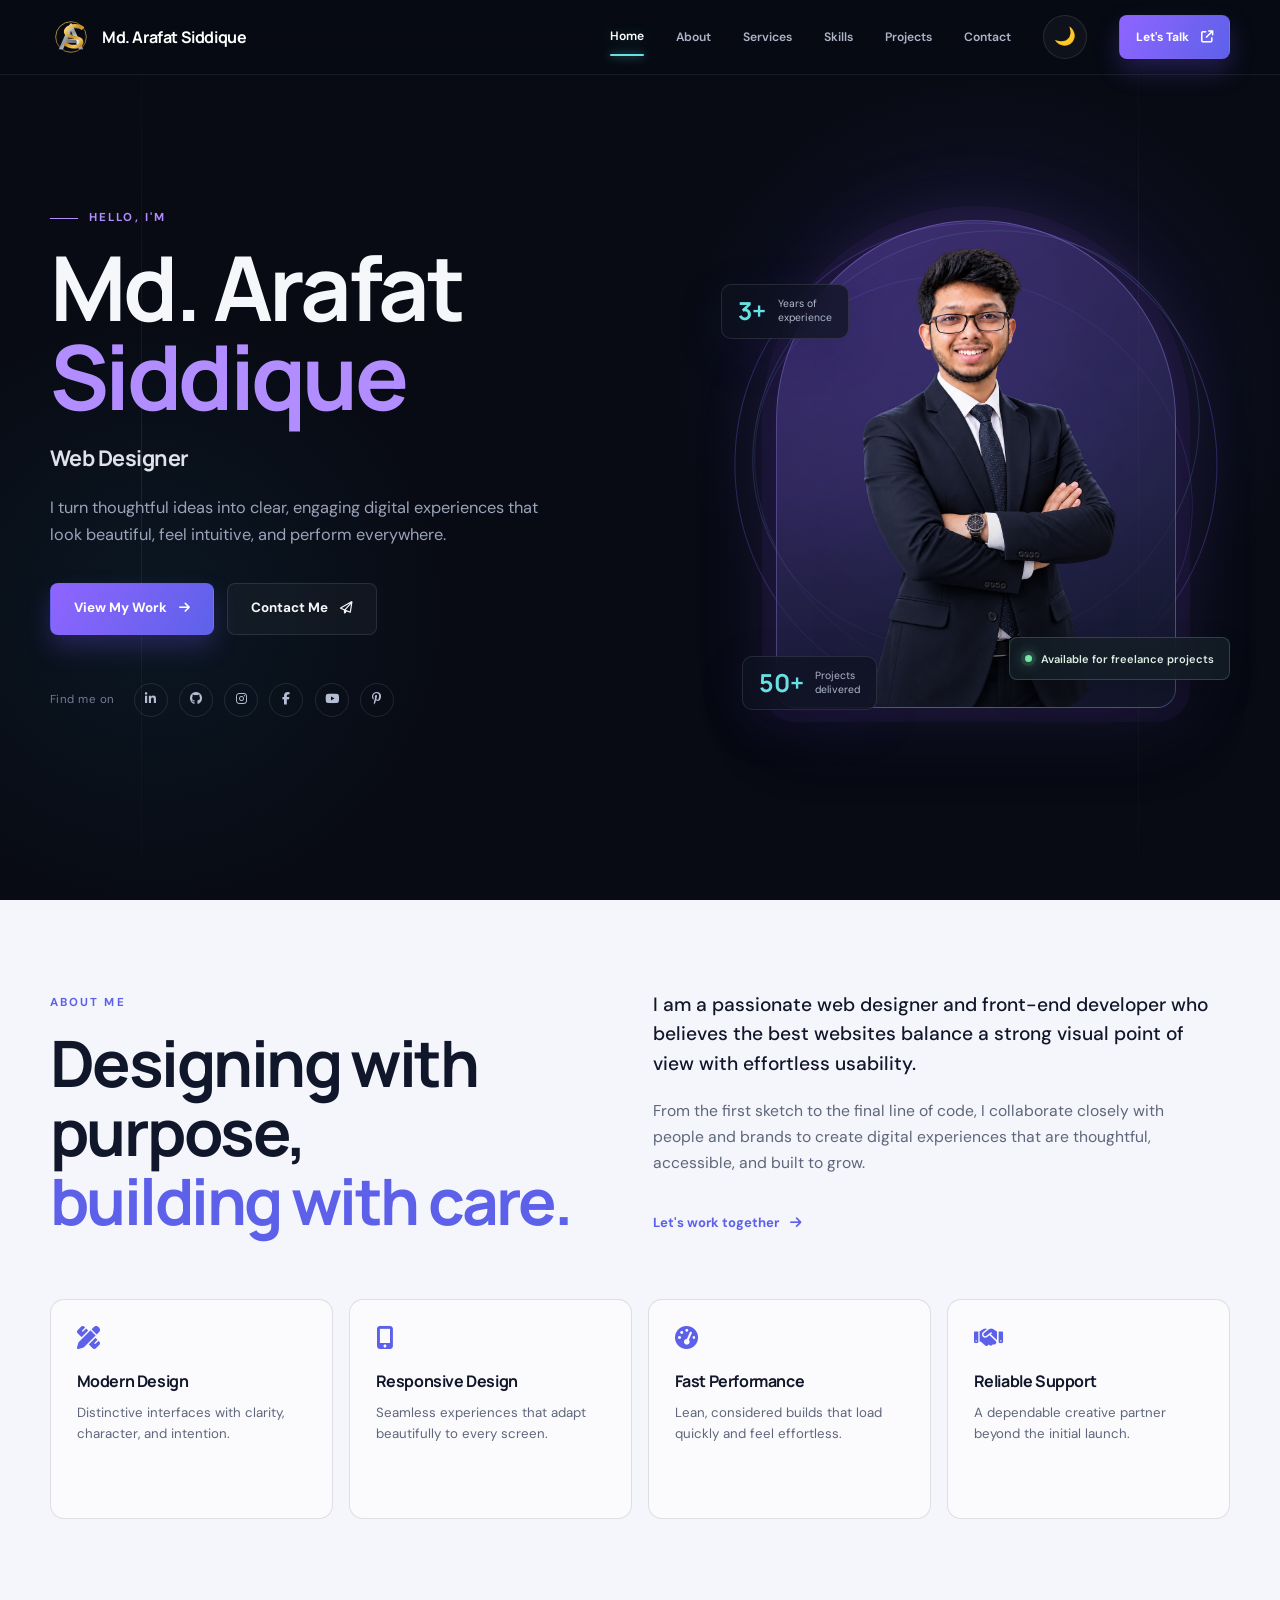
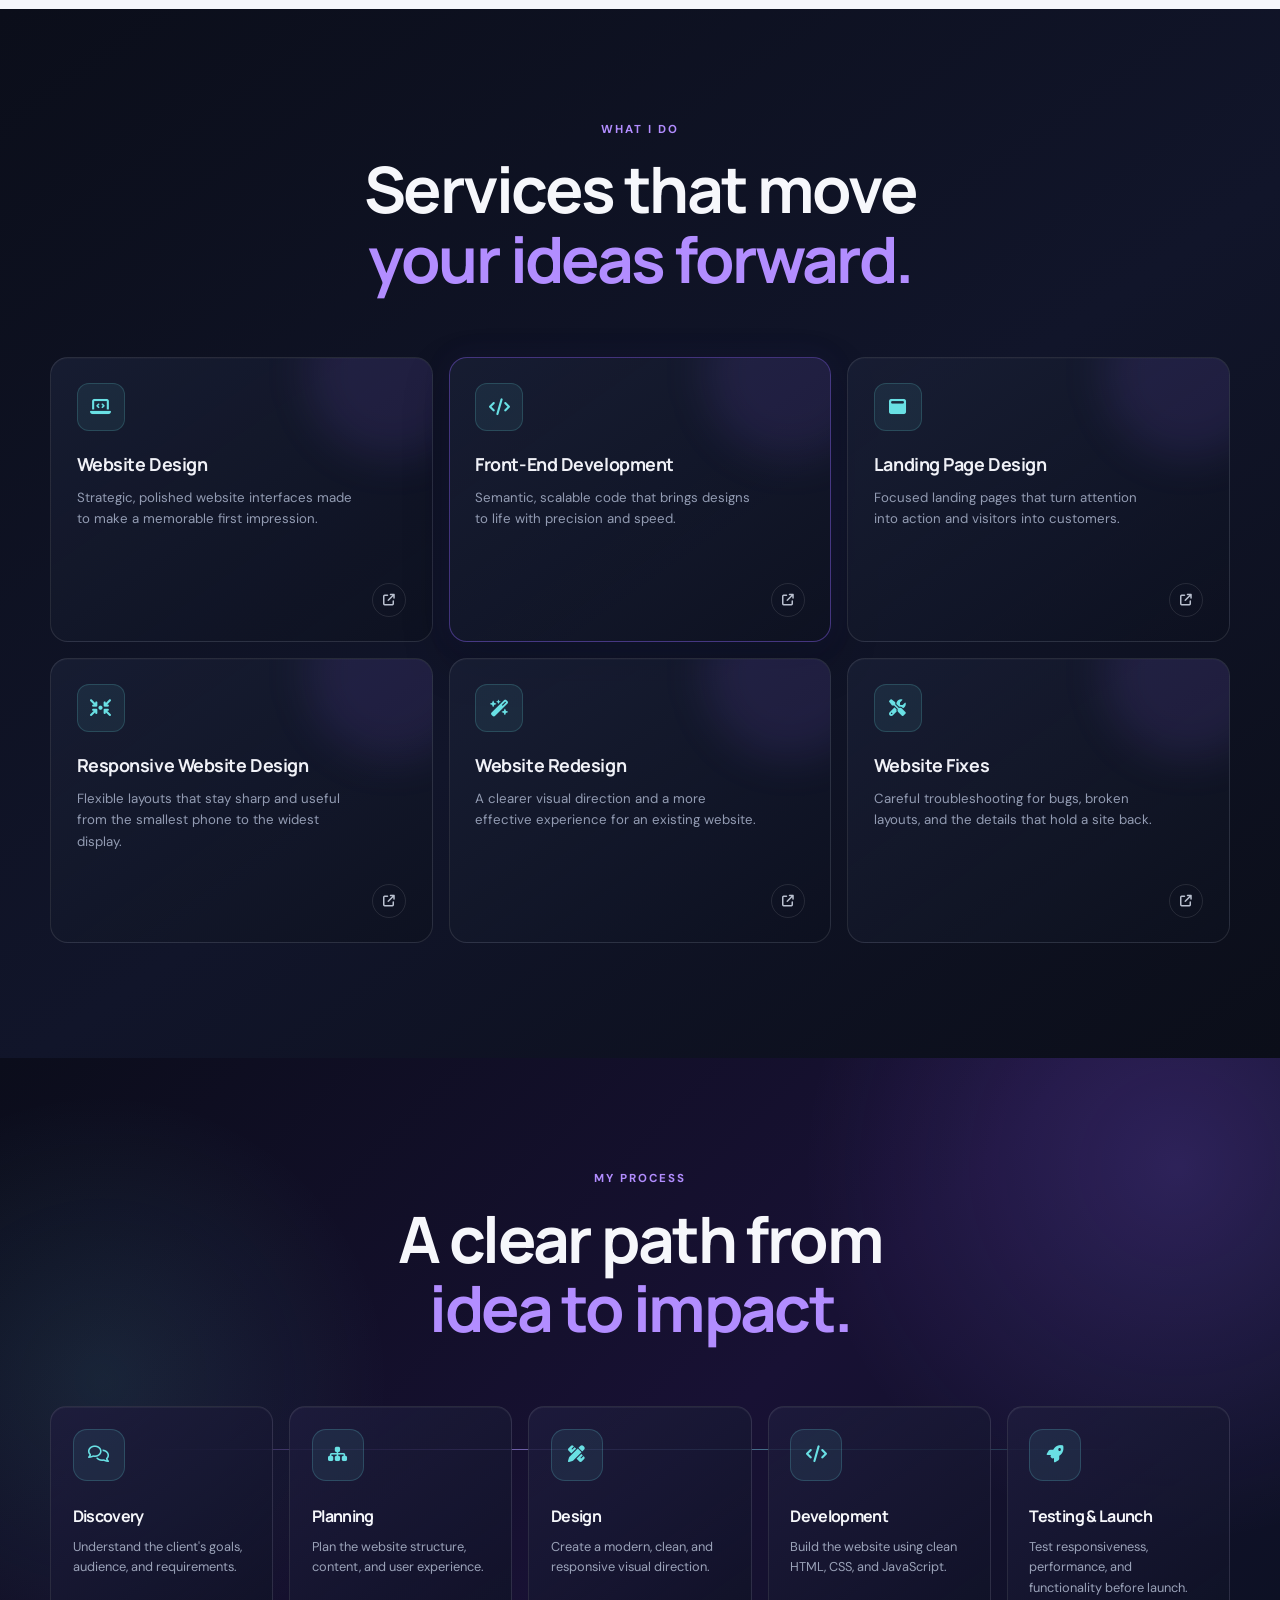
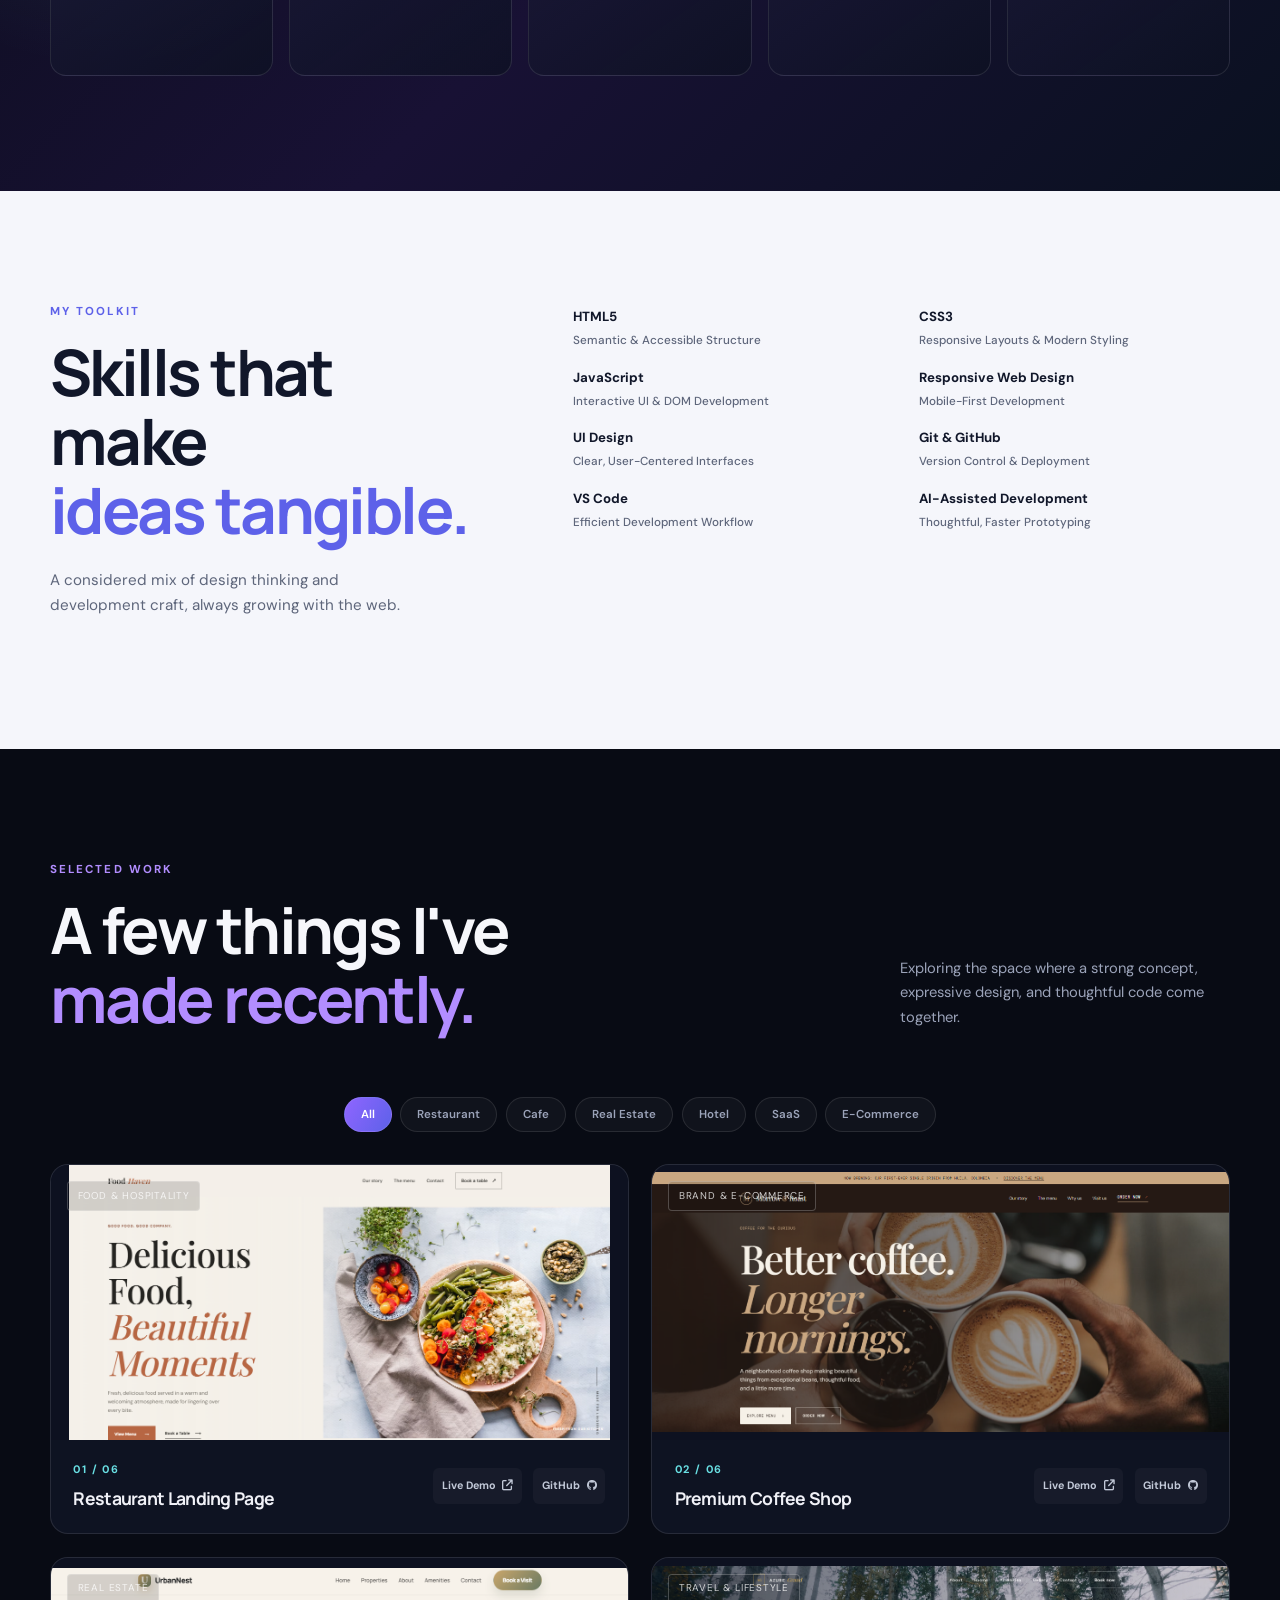
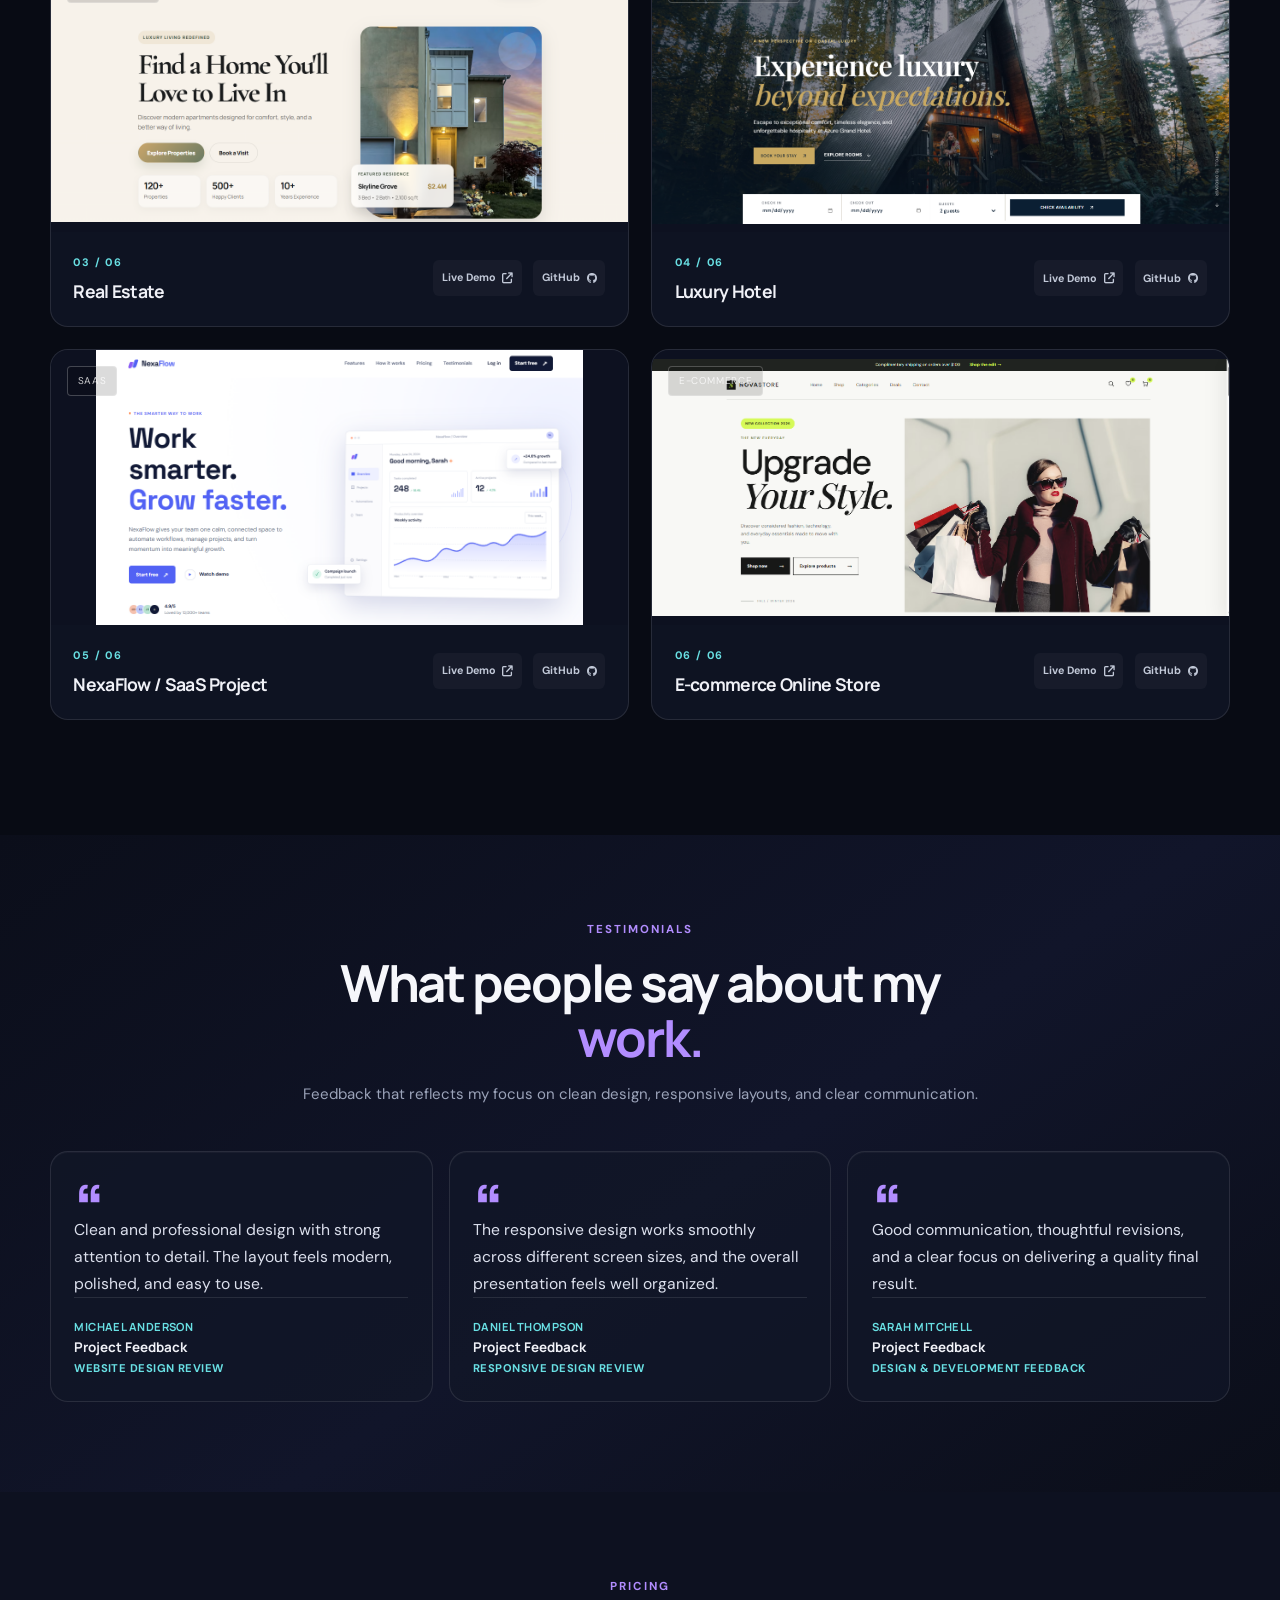
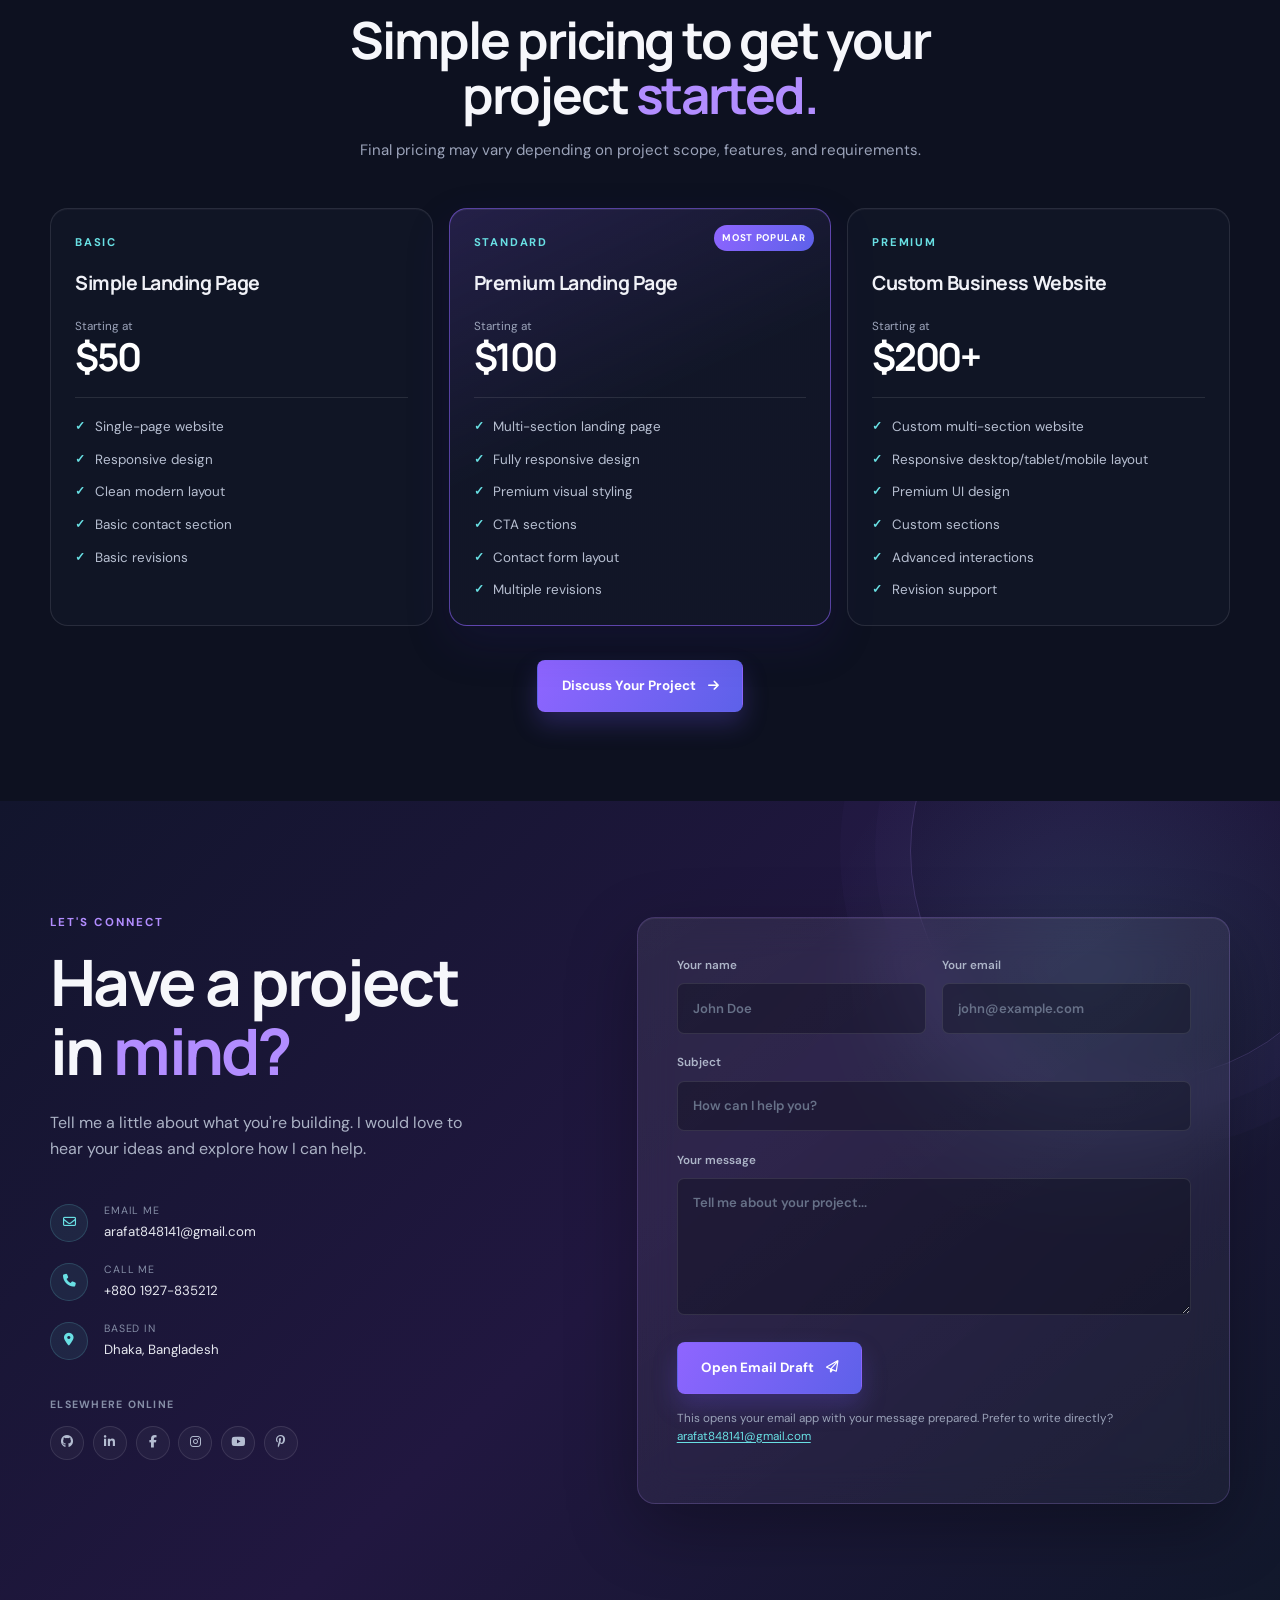
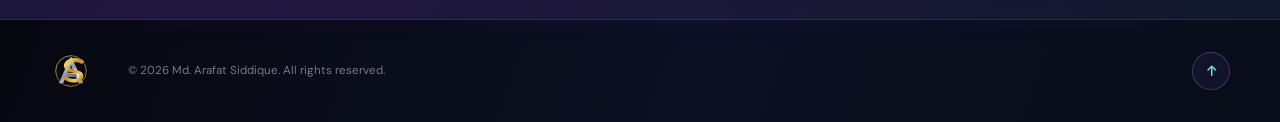
==== commit 44a35098: "Update portfolio design and content" ====
--- a/index.html
+++ b/index.html
@@ -25,6 +25,10 @@
   <meta name="twitter:image:alt" content="Portrait of Md. Arafat Siddique">
   <link rel="icon" href="logo.svg" type="image/svg+xml">
   <link rel="preload" href="arafat.png" as="image" type="image/png" fetchpriority="high">
+
+  <script>
+    document.documentElement.dataset.theme = 'dark';
+  </script>
 
   <link rel="preconnect" href="https://fonts.googleapis.com">
   <link rel="preconnect" href="https://fonts.gstatic.com" crossorigin>
@@ -81,6 +85,7 @@
         <a class="nav-link" href="#skills">Skills</a>
         <a class="nav-link" href="#projects">Projects</a>
         <a class="nav-link" href="#contact">Contact</a>
+        <button class="theme-toggle" type="button" data-theme-toggle aria-label="Switch to light mode" title="Switch to light mode"><span aria-hidden="true">🌙</span></button>
         <a class="button button-small button-accent" href="#contact">Let's Talk <i class="fa-solid fa-arrow-up-right-from-square" aria-hidden="true"></i></a>
       </div>
     </nav>
@@ -121,7 +126,6 @@
           <div class="hero-stat hero-stat-bottom"><strong>50+</strong><span>Projects<br>delivered</span></div>
         </div>
       </div>
-      <a class="scroll-cue" href="#about" aria-label="Scroll to about section"><span></span> Scroll to explore <i class="fa-solid fa-arrow-down" aria-hidden="true"></i></a>
     </section>
 
     <section class="about section section-light" id="about" aria-labelledby="about-title">
@@ -166,27 +170,22 @@
         </div>
         <ol class="process-timeline" aria-label="Five-step project workflow">
           <li class="process-card">
-            <span class="process-number">01</span>
             <span class="process-icon"><i class="fa-regular fa-comments" aria-hidden="true"></i></span>
             <div><h3>Discovery</h3><p>Understand the client's goals, audience, and requirements.</p></div>
           </li>
           <li class="process-card">
-            <span class="process-number">02</span>
             <span class="process-icon"><i class="fa-solid fa-sitemap" aria-hidden="true"></i></span>
             <div><h3>Planning</h3><p>Plan the website structure, content, and user experience.</p></div>
           </li>
           <li class="process-card">
-            <span class="process-number">03</span>
             <span class="process-icon"><i class="fa-solid fa-pen-ruler" aria-hidden="true"></i></span>
             <div><h3>Design</h3><p>Create a modern, clean, and responsive visual direction.</p></div>
           </li>
           <li class="process-card">
-            <span class="process-number">04</span>
             <span class="process-icon"><i class="fa-solid fa-code" aria-hidden="true"></i></span>
             <div><h3>Development</h3><p>Build the website using clean HTML, CSS, and JavaScript.</p></div>
           </li>
           <li class="process-card">
-            <span class="process-number">05</span>
             <span class="process-icon"><i class="fa-solid fa-rocket" aria-hidden="true"></i></span>
             <div><h3>Testing &amp; Launch</h3><p>Test responsiveness, performance, and functionality before launch.</p></div>
           </li>
@@ -214,12 +213,12 @@
       <div class="container">
         <div class="projects-intro"><div class="section-heading"><p class="eyebrow">Selected work</p><h2 id="projects-title">A few things I've<br><em>made recently.</em></h2></div><p>Exploring the space where a strong concept, expressive design, and thoughtful code come together.</p></div>
         <div class="projects-grid">
-          <article class="project-card project-restaurant"><div class="project-visual"><img class="project-screenshot" src="assets/food-haven.png" alt="Food Haven restaurant website preview"><span class="project-label">Food &amp; Hospitality</span></div><div class="project-content"><div><span class="project-number">01 / 06</span><h3>Restaurant Landing Page</h3></div><div class="project-links"><a href="https://mdarafatsiddique.github.io/food-haven-restaurant/" target="_blank" rel="noopener noreferrer" aria-label="View Restaurant Landing Page live demo">Live Demo <i class="fa-solid fa-arrow-up-right-from-square" aria-hidden="true"></i></a><a href="https://github.com/mdarafatsiddique/food-haven-restaurant" target="_blank" rel="noopener noreferrer" aria-label="View Restaurant Landing Page GitHub repository">GitHub <i class="fa-brands fa-github" aria-hidden="true"></i></a></div></div></article>
-          <article class="project-card project-coffee"><div class="project-visual"><img class="project-screenshot" src="assets/premium-cafe.png" alt="Premium Cafe website preview"><span class="project-label">Brand &amp; E-commerce</span></div><div class="project-content"><div><span class="project-number">02 / 06</span><h3>Premium Coffee Shop</h3></div><div class="project-links"><a href="https://mdarafatsiddique.github.io/day-02-premium-cafe/" target="_blank" rel="noopener noreferrer" aria-label="View Premium Coffee Shop live demo">Live Demo <i class="fa-solid fa-arrow-up-right-from-square" aria-hidden="true"></i></a><a href="https://github.com/mdarafatsiddique/day-02-premium-cafe" target="_blank" rel="noopener noreferrer" aria-label="View Premium Coffee Shop GitHub repository">GitHub <i class="fa-brands fa-github" aria-hidden="true"></i></a></div></div></article>
-          <article class="project-card project-gym"><div class="project-visual"><img class="project-screenshot" src="assets/real-estate.png" alt="Real Estate website preview"><span class="project-label">Real Estate</span></div><div class="project-content"><div><span class="project-number">03 / 06</span><h3>Real Estate</h3></div><div class="project-links"><a href="https://mdarafatsiddique.github.io/day-5-real-estate/" target="_blank" rel="noopener noreferrer" aria-label="View Real Estate live demo">Live Demo <i class="fa-solid fa-arrow-up-right-from-square" aria-hidden="true"></i></a><a href="https://github.com/mdarafatsiddique/day-3-fitness" target="_blank" rel="noopener noreferrer" aria-label="View Real Estate GitHub repository">GitHub <i class="fa-brands fa-github" aria-hidden="true"></i></a></div></div></article>
-          <article class="project-card project-hotel"><div class="project-visual"><img class="project-screenshot" src="assets/luxury-hotel.png" alt="Luxury Hotel website preview"><span class="project-label">Travel &amp; Lifestyle</span></div><div class="project-content"><div><span class="project-number">04 / 06</span><h3>Luxury Hotel</h3></div><div class="project-links"><a href="https://mdarafatsiddique.github.io/day-04-luxury-hotel/" target="_blank" rel="noopener noreferrer" aria-label="View Luxury Hotel live demo">Live Demo <i class="fa-solid fa-arrow-up-right-from-square" aria-hidden="true"></i></a><a href="https://github.com/mdarafatsiddique/day-04-luxury-hotel" target="_blank" rel="noopener noreferrer" aria-label="View Luxury Hotel GitHub repository">GitHub <i class="fa-brands fa-github" aria-hidden="true"></i></a></div></div></article>
-          <article class="project-card project-shop"><div class="project-visual"><img class="project-screenshot" src="assets/nexaflow.png" alt="NexaFlow SaaS website preview"><span class="project-label">SaaS</span></div><div class="project-content"><div><span class="project-number">05 / 06</span><h3>NexaFlow / SaaS Project</h3></div><div class="project-links"><a href="https://mdarafatsiddique.github.io/Day-6-SaaS-Landing-Page/" target="_blank" rel="noopener noreferrer" aria-label="View NexaFlow SaaS Project live demo">Live Demo <i class="fa-solid fa-arrow-up-right-from-square" aria-hidden="true"></i></a><a href="https://github.com/mdarafatsiddique/day-17-ecommerce-online-store" target="_blank" rel="noopener noreferrer" aria-label="View NexaFlow SaaS Project GitHub repository">GitHub <i class="fa-brands fa-github" aria-hidden="true"></i></a></div></div></article>
-          <article class="project-card project-portfolio"><div class="project-visual"><img class="project-screenshot" src="assets/ecommerce-store.png" alt="E-commerce Online Store website project by Md. Arafat Siddique"><span class="project-label">E-Commerce</span></div><div class="project-content"><div><span class="project-number">06 / 06</span><h3>E-commerce Online Store</h3></div><div class="project-links"><a href="https://mdarafatsiddique.github.io/day-17-ecommerce-online-store/" target="_blank" rel="noopener noreferrer" aria-label="View E-commerce Online Store live demo">Live Demo <i class="fa-solid fa-arrow-up-right-from-square" aria-hidden="true"></i></a><a href="https://github.com/mdarafatsiddique/day-17-ecommerce-online-store" target="_blank" rel="noopener noreferrer" aria-label="View E-commerce Online Store GitHub repository">GitHub <i class="fa-brands fa-github" aria-hidden="true"></i></a></div></div></article>
+          <article class="project-card project-restaurant" data-category="restaurant"><div class="project-visual"><img class="project-screenshot" src="assets/food-haven.png" alt="Food Haven restaurant website preview"><span class="project-label">Food &amp; Hospitality</span></div><div class="project-content"><div><span class="project-number">01 / 06</span><h3>Restaurant Landing Page</h3></div><div class="project-links"><a href="https://mdarafatsiddique.github.io/food-haven-restaurant/" target="_blank" rel="noopener noreferrer" aria-label="View Restaurant Landing Page live demo">Live Demo <i class="fa-solid fa-arrow-up-right-from-square" aria-hidden="true"></i></a><a href="https://github.com/mdarafatsiddique/food-haven-restaurant" target="_blank" rel="noopener noreferrer" aria-label="View Restaurant Landing Page GitHub repository">GitHub <i class="fa-brands fa-github" aria-hidden="true"></i></a></div></div></article>
+          <article class="project-card project-coffee" data-category="cafe"><div class="project-visual"><img class="project-screenshot" src="assets/premium-cafe.png" alt="Premium Cafe website preview"><span class="project-label">Brand &amp; E-commerce</span></div><div class="project-content"><div><span class="project-number">02 / 06</span><h3>Premium Coffee Shop</h3></div><div class="project-links"><a href="https://mdarafatsiddique.github.io/day-02-premium-cafe/" target="_blank" rel="noopener noreferrer" aria-label="View Premium Coffee Shop live demo">Live Demo <i class="fa-solid fa-arrow-up-right-from-square" aria-hidden="true"></i></a><a href="https://github.com/mdarafatsiddique/day-02-premium-cafe" target="_blank" rel="noopener noreferrer" aria-label="View Premium Coffee Shop GitHub repository">GitHub <i class="fa-brands fa-github" aria-hidden="true"></i></a></div></div></article>
+          <article class="project-card project-gym" data-category="real-estate"><div class="project-visual"><img class="project-screenshot" src="assets/real-estate.png" alt="Real Estate website preview"><span class="project-label">Real Estate</span></div><div class="project-content"><div><span class="project-number">03 / 06</span><h3>Real Estate</h3></div><div class="project-links"><a href="https://mdarafatsiddique.github.io/day-5-real-estate/" target="_blank" rel="noopener noreferrer" aria-label="View Real Estate live demo">Live Demo <i class="fa-solid fa-arrow-up-right-from-square" aria-hidden="true"></i></a><a href="https://github.com/mdarafatsiddique/day-3-fitness" target="_blank" rel="noopener noreferrer" aria-label="View Real Estate GitHub repository">GitHub <i class="fa-brands fa-github" aria-hidden="true"></i></a></div></div></article>
+          <article class="project-card project-hotel" data-category="hotel"><div class="project-visual"><img class="project-screenshot" src="assets/luxury-hotel.png" alt="Luxury Hotel website preview"><span class="project-label">Travel &amp; Lifestyle</span></div><div class="project-content"><div><span class="project-number">04 / 06</span><h3>Luxury Hotel</h3></div><div class="project-links"><a href="https://mdarafatsiddique.github.io/day-04-luxury-hotel/" target="_blank" rel="noopener noreferrer" aria-label="View Luxury Hotel live demo">Live Demo <i class="fa-solid fa-arrow-up-right-from-square" aria-hidden="true"></i></a><a href="https://github.com/mdarafatsiddique/day-04-luxury-hotel" target="_blank" rel="noopener noreferrer" aria-label="View Luxury Hotel GitHub repository">GitHub <i class="fa-brands fa-github" aria-hidden="true"></i></a></div></div></article>
+          <article class="project-card project-shop" data-category="saas"><div class="project-visual"><img class="project-screenshot" src="assets/nexaflow.png" alt="NexaFlow SaaS website preview"><span class="project-label">SaaS</span></div><div class="project-content"><div><span class="project-number">05 / 06</span><h3>NexaFlow / SaaS Project</h3></div><div class="project-links"><a href="https://mdarafatsiddique.github.io/Day-6-SaaS-Landing-Page/" target="_blank" rel="noopener noreferrer" aria-label="View NexaFlow SaaS Project live demo">Live Demo <i class="fa-solid fa-arrow-up-right-from-square" aria-hidden="true"></i></a><a href="https://github.com/mdarafatsiddique/day-17-ecommerce-online-store" target="_blank" rel="noopener noreferrer" aria-label="View NexaFlow SaaS Project GitHub repository">GitHub <i class="fa-brands fa-github" aria-hidden="true"></i></a></div></div></article>
+          <article class="project-card project-portfolio" data-category="ecommerce"><div class="project-visual"><img class="project-screenshot" src="assets/ecommerce-store.png" alt="E-commerce Online Store website project by Md. Arafat Siddique"><span class="project-label">E-Commerce</span></div><div class="project-content"><div><span class="project-number">06 / 06</span><h3>E-commerce Online Store</h3></div><div class="project-links"><a href="https://mdarafatsiddique.github.io/day-17-ecommerce-online-store/" target="_blank" rel="noopener noreferrer" aria-label="View E-commerce Online Store live demo">Live Demo <i class="fa-solid fa-arrow-up-right-from-square" aria-hidden="true"></i></a><a href="https://github.com/mdarafatsiddique/day-17-ecommerce-online-store" target="_blank" rel="noopener noreferrer" aria-label="View E-commerce Online Store GitHub repository">GitHub <i class="fa-brands fa-github" aria-hidden="true"></i></a></div></div></article>
         </div>
       </div>
     </section>
@@ -235,17 +234,17 @@
           <article class="testimonial-card" aria-label="Project feedback placeholder: Website Design Review">
             <span class="testimonial-quote" aria-hidden="true">“</span>
             <blockquote>Clean and professional design with strong attention to detail. The layout feels modern, polished, and easy to use.</blockquote>
-            <footer class="testimonial-meta"><strong>Project Feedback</strong><span>Website Design Review</span></footer>
+            <footer class="testimonial-meta"><span class="testimonial-buyer">Michael Anderson</span><strong>Project Feedback</strong><span>Website Design Review</span></footer>
           </article>
           <article class="testimonial-card" aria-label="Project feedback placeholder: Responsive Design Review">
             <span class="testimonial-quote" aria-hidden="true">“</span>
             <blockquote>The responsive design works smoothly across different screen sizes, and the overall presentation feels well organized.</blockquote>
-            <footer class="testimonial-meta"><strong>Project Feedback</strong><span>Responsive Design Review</span></footer>
+            <footer class="testimonial-meta"><span class="testimonial-buyer">Daniel Thompson</span><strong>Project Feedback</strong><span>Responsive Design Review</span></footer>
           </article>
           <article class="testimonial-card" aria-label="Project feedback placeholder: Design and Development Feedback">
             <span class="testimonial-quote" aria-hidden="true">“</span>
             <blockquote>Good communication, thoughtful revisions, and a clear focus on delivering a quality final result.</blockquote>
-            <footer class="testimonial-meta"><strong>Project Feedback</strong><span>Design &amp; Development Feedback</span></footer>
+            <footer class="testimonial-meta"><span class="testimonial-buyer">Sarah Mitchell</span><strong>Project Feedback</strong><span>Design &amp; Development Feedback</span></footer>
           </article>
         </div>
       </div>
--- a/style.css
+++ b/style.css
@@ -21,6 +21,49 @@
   --shadow-soft: 0 14px 45px rgba(31, 20, 78, 0.2);
   --radius: 18px;
   --ease: cubic-bezier(0.22, 1, 0.36, 1);
+  --filter-bg: rgba(255, 255, 255, 0.035);
+  --filter-hover-text: #fff;
+  --filter-hover-border: rgba(178, 141, 255, 0.45);
+}
+
+html,
+body,
+button,
+a,
+input,
+textarea,
+.site-header,
+.nav-menu,
+.section,
+.service-card,
+.process-card,
+.project-card,
+.testimonial-card,
+.pricing-card,
+.contact-form,
+.site-footer {
+  transition: background-color 320ms ease, background 320ms ease, border-color 320ms ease, color 320ms ease, box-shadow 320ms ease;
+}
+
+html[data-theme='light'] {
+  --bg: #f3f5f8;
+  --bg-soft: #e9edf4;
+  --surface: rgba(255, 255, 255, 0.86);
+  --surface-solid: #fff;
+  --surface-light: #fbfcfe;
+  --line: rgba(24, 31, 53, 0.14);
+  --line-dark: rgba(24, 31, 53, 0.13);
+  --text: #182039;
+  --muted: #5d667b;
+  --ink: #182039;
+  --ink-muted: #596277;
+  --purple-bright: #7048d2;
+  --indigo: #4d52c5;
+  --shadow: 0 24px 70px rgba(52, 61, 95, 0.16);
+  --shadow-soft: 0 14px 45px rgba(52, 61, 95, 0.12);
+  --filter-bg: rgba(255, 255, 255, 0.72);
+  --filter-hover-text: #1b2140;
+  --filter-hover-border: rgba(112, 72, 210, 0.45);
 }
 
 *,
@@ -44,6 +87,10 @@
   font-size: 16px;
   line-height: 1.65;
   -webkit-font-smoothing: antialiased;
+}
+
+html[data-theme='light'] body {
+  color-scheme: light;
 }
 
 img,
@@ -213,6 +260,28 @@
   min-height: 44px;
   padding: 0.65rem 1rem;
   font-size: 0.75rem;
+}
+
+.theme-toggle {
+  display: grid;
+  width: 44px;
+  height: 44px;
+  flex: 0 0 44px;
+  place-items: center;
+  border: 1px solid var(--line);
+  border-radius: 50%;
+  color: var(--cyan);
+  background: var(--filter-bg);
+  cursor: pointer;
+  font-size: 1.1rem;
+  line-height: 1;
+  transition: color 200ms ease, border-color 200ms ease, background-color 200ms ease, transform 200ms ease;
+}
+
+.theme-toggle:hover {
+  border-color: var(--cyan);
+  background: rgba(105, 224, 228, 0.12);
+  transform: translateY(-2px);
 }
 
 /* Header */
@@ -599,32 +668,6 @@
   left: 4%;
 }
 
-.scroll-cue {
-  position: absolute;
-  z-index: 2;
-  bottom: 2.2rem;
-  left: max(1.5rem, calc((100% - var(--container)) / 2));
-  display: flex;
-  align-items: center;
-  gap: 0.6rem;
-  color: #7e879e;
-  font-size: 0.67rem;
-  letter-spacing: 0.08em;
-  text-transform: uppercase;
-}
-
-.scroll-cue span {
-  display: block;
-  width: 20px;
-  height: 32px;
-  border: 1px solid #6f7890;
-  border-radius: 12px;
-}
-
-.scroll-cue i {
-  color: var(--cyan);
-}
-
 /* About */
 .about {
   padding-block: clamp(4rem, 7vw, 6.5rem);
@@ -864,15 +907,6 @@
   transform: translateY(-7px);
 }
 
-.process-number {
-  display: block;
-  margin-bottom: 1.5rem;
-  color: #a9afc3;
-  font-size: 0.68rem;
-  font-weight: 700;
-  letter-spacing: 0.14em;
-}
-
 .process-icon {
   display: grid;
   width: 52px;
@@ -987,6 +1021,18 @@
 .project-card:focus-within {
   border-color: rgba(105, 224, 228, 0.56);
   box-shadow: 0 18px 46px rgba(2, 3, 10, 0.32);
+}
+
+.project-filters {
+  display: flex;
+  flex-wrap: wrap;
+  justify-content: center;
+  gap: 0.55rem;
+  margin: 0 auto 2rem;
+}
+
+.project-filter {
+  flex: 0 0 auto;
 }
 
 .project-visual {
@@ -1269,6 +1315,14 @@
   border-top: 1px solid var(--line);
 }
 
+.testimonial-buyer {
+  color: #f0f1f7;
+  font-family: 'Manrope', sans-serif;
+  font-size: 0.92rem;
+  font-weight: 700;
+  line-height: 1.3;
+}
+
 .testimonial-meta strong {
   color: #f0f1f7;
   font-family: 'Manrope', sans-serif;
@@ -1661,6 +1715,169 @@
   background: var(--cyan);
   box-shadow: 0 0 0 5px rgba(105, 224, 228, 0.1), 0 10px 22px rgba(0, 0, 0, 0.3);
   transform: translateY(-5px);
+}
+
+html[data-theme='light'] .site-header {
+  border-bottom-color: rgba(24, 31, 53, 0.1);
+  background: rgba(243, 245, 248, 0.72);
+}
+
+html[data-theme='light'] .site-header.is-scrolled {
+  border-bottom-color: rgba(77, 82, 197, 0.2);
+  background: rgba(243, 245, 248, 0.92);
+  box-shadow: 0 12px 38px rgba(52, 61, 95, 0.12);
+}
+
+html[data-theme='light'] .brand,
+html[data-theme='light'] .nav-link:hover,
+html[data-theme='light'] .nav-link.active {
+  color: var(--ink);
+}
+
+html[data-theme='light'] .nav-link {
+  color: #5d667b;
+}
+
+html[data-theme='light'] .menu-toggle span {
+  background: var(--ink);
+}
+
+html[data-theme='light'] .menu-toggle {
+  background: rgba(255, 255, 255, 0.62);
+}
+
+html[data-theme='light'] .hero {
+  background: radial-gradient(circle at 77% 43%, rgba(112, 72, 210, 0.12), transparent 28%), radial-gradient(circle at 12% 68%, rgba(41, 146, 182, 0.08), transparent 23%), var(--bg);
+}
+
+html[data-theme='light'] .hero::before,
+html[data-theme='light'] .hero::after {
+  background: linear-gradient(transparent, rgba(24, 31, 53, 0.1), transparent);
+}
+
+html[data-theme='light'] .hero-role {
+  color: #343d58;
+}
+
+html[data-theme='light'] .hero-socials > span,
+html[data-theme='light'] .hero-socials a,
+html[data-theme='light'] .footer-socials a {
+  color: #596277;
+}
+
+html[data-theme='light'] .availability-badge {
+  color: #274438;
+  background: rgba(255, 255, 255, 0.84);
+  box-shadow: 0 12px 30px rgba(52, 61, 95, 0.14);
+}
+
+html[data-theme='light'] .hero-stat {
+  background: rgba(255, 255, 255, 0.82);
+}
+
+html[data-theme='light'] .hero-stat span {
+  color: #596277;
+}
+
+html[data-theme='light'] .services,
+html[data-theme='light'] .testimonials {
+  background: linear-gradient(145deg, #edf0f7, #f8f9fc 55%, #e9edf5);
+}
+
+html[data-theme='light'] .service-card,
+html[data-theme='light'] .process-card {
+  border-color: var(--line);
+  background: linear-gradient(145deg, rgba(255, 255, 255, 0.96), rgba(237, 240, 248, 0.9));
+  box-shadow: 0 12px 30px rgba(52, 61, 95, 0.07);
+}
+
+html[data-theme='light'] .service-card h3,
+html[data-theme='light'] .process-card h3,
+html[data-theme='light'] .project-content h3,
+html[data-theme='light'] .pricing-card h3,
+html[data-theme='light'] .testimonial-buyer,
+html[data-theme='light'] .testimonial-meta strong {
+  color: var(--ink);
+}
+
+html[data-theme='light'] .service-card p,
+html[data-theme='light'] .process-card p,
+html[data-theme='light'] .testimonial-card blockquote,
+html[data-theme='light'] .pricing-features {
+  color: var(--ink-muted);
+}
+
+html[data-theme='light'] .my-process {
+  background: radial-gradient(circle at 8% 44%, rgba(105, 224, 228, 0.12), transparent 23%), radial-gradient(circle at 92% 15%, rgba(112, 72, 210, 0.12), transparent 28%), linear-gradient(135deg, #edf0f7, #f7f8fc 54%, #e7edf5);
+}
+
+html[data-theme='light'] .pricing {
+  background: var(--bg-soft);
+}
+
+html[data-theme='light'] .pricing-card-popular {
+  background: linear-gradient(155deg, rgba(112, 72, 210, 0.12), rgba(255, 255, 255, 0.92) 48%);
+}
+
+html[data-theme='light'] .pricing-price strong {
+  color: var(--ink);
+}
+
+html[data-theme='light'] .contact {
+  background: radial-gradient(circle at 85% 20%, rgba(105, 224, 228, 0.13), transparent 21%), linear-gradient(135deg, #e9edf8, #f5effc 52%, #e8f2f5);
+}
+
+html[data-theme='light'] .contact-copy > p:not(.eyebrow),
+html[data-theme='light'] .contact-details span {
+  color: #4e5870;
+}
+
+html[data-theme='light'] .contact-details small,
+html[data-theme='light'] .contact-socials > p,
+html[data-theme='light'] .form-fallback {
+  color: #69738a;
+}
+
+html[data-theme='light'] .contact-form {
+  border-color: rgba(112, 72, 210, 0.2);
+  background: linear-gradient(145deg, rgba(255, 255, 255, 0.78), rgba(255, 255, 255, 0.54));
+  box-shadow: var(--shadow), inset 0 1px 0 rgba(255, 255, 255, 0.8);
+}
+
+html[data-theme='light'] .contact-form label {
+  color: #596277;
+}
+
+html[data-theme='light'] .contact-form input,
+html[data-theme='light'] .contact-form textarea {
+  border-color: var(--line);
+  color: var(--ink);
+  background: rgba(255, 255, 255, 0.72);
+}
+
+html[data-theme='light'] .contact-form input::placeholder,
+html[data-theme='light'] .contact-form textarea::placeholder {
+  color: #7a8499;
+}
+
+html[data-theme='light'] .site-footer {
+  background: linear-gradient(110deg, #e5e9f2, #f2f4f9 55%, #e1ebf1);
+}
+
+html[data-theme='light'] .footer-inner p {
+  color: #647087;
+}
+
+html[data-theme='light'] .site-footer .footer-socials a {
+  border-color: var(--line);
+  background: rgba(255, 255, 255, 0.6);
+}
+
+@media (max-width: 768px) {
+  html[data-theme='light'] .nav-menu {
+    background: rgba(249, 250, 253, 0.98);
+    box-shadow: var(--shadow);
+  }
 }
 
 @media (max-width: 1000px) {
@@ -1898,10 +2115,6 @@
     display: none;
   }
 
-  .scroll-cue {
-    display: none;
-  }
-
   .about-grid,
   .skills-grid,
   .contact-grid {
@@ -1960,6 +2173,16 @@
 }
 
 @media (max-width: 500px) {
+  .project-filters {
+    justify-content: flex-start;
+    flex-wrap: nowrap;
+    margin-inline: 0;
+    padding-bottom: 0.35rem;
+    overflow-x: auto;
+    scrollbar-width: thin;
+    -webkit-overflow-scrolling: touch;
+  }
+
   h2 {
     font-size: clamp(2.25rem, 11vw, 3.3rem);
   }
@@ -2000,13 +2223,12 @@
 
   .process-card {
     display: grid;
-    grid-template-columns: auto 52px minmax(0, 1fr);
+    grid-template-columns: 52px minmax(0, 1fr);
     gap: 1rem;
     align-items: center;
     padding: 1.1rem;
   }
 
-  .process-number,
   .process-icon {
     margin: 0;
   }
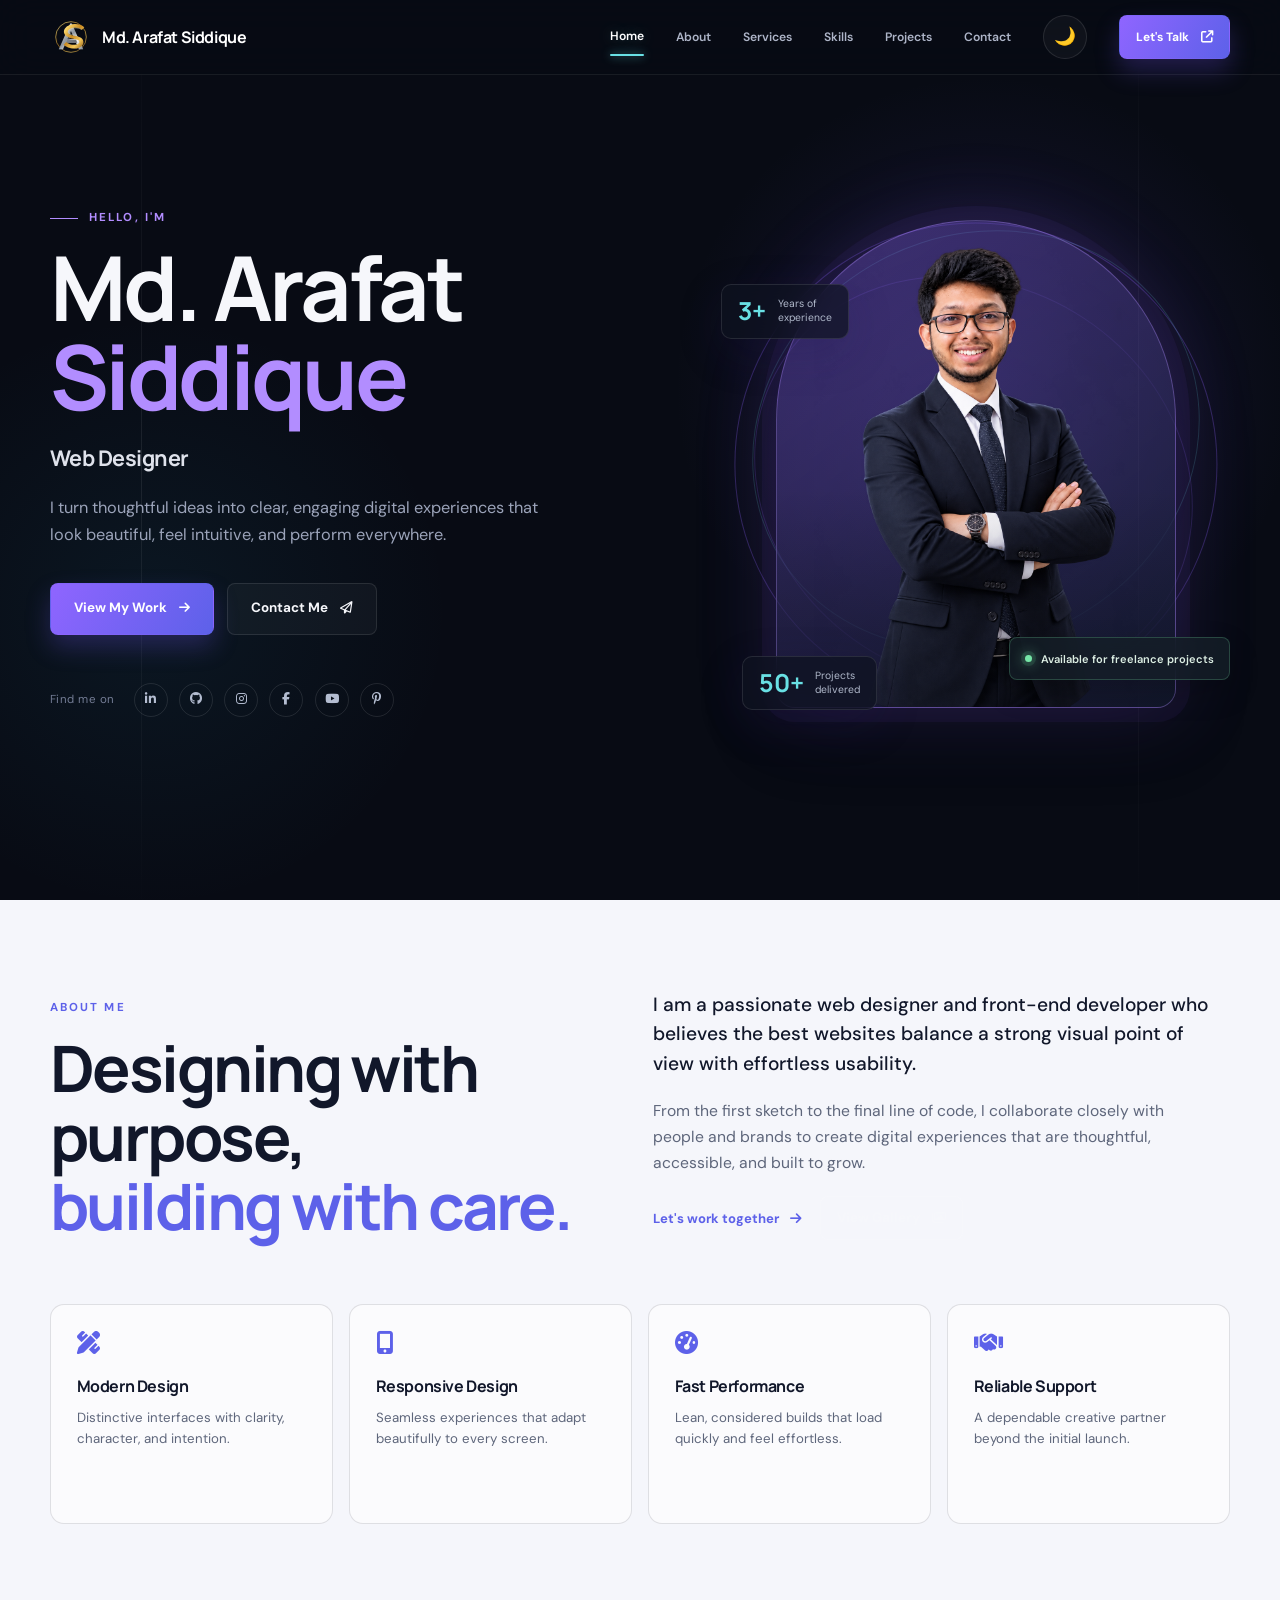
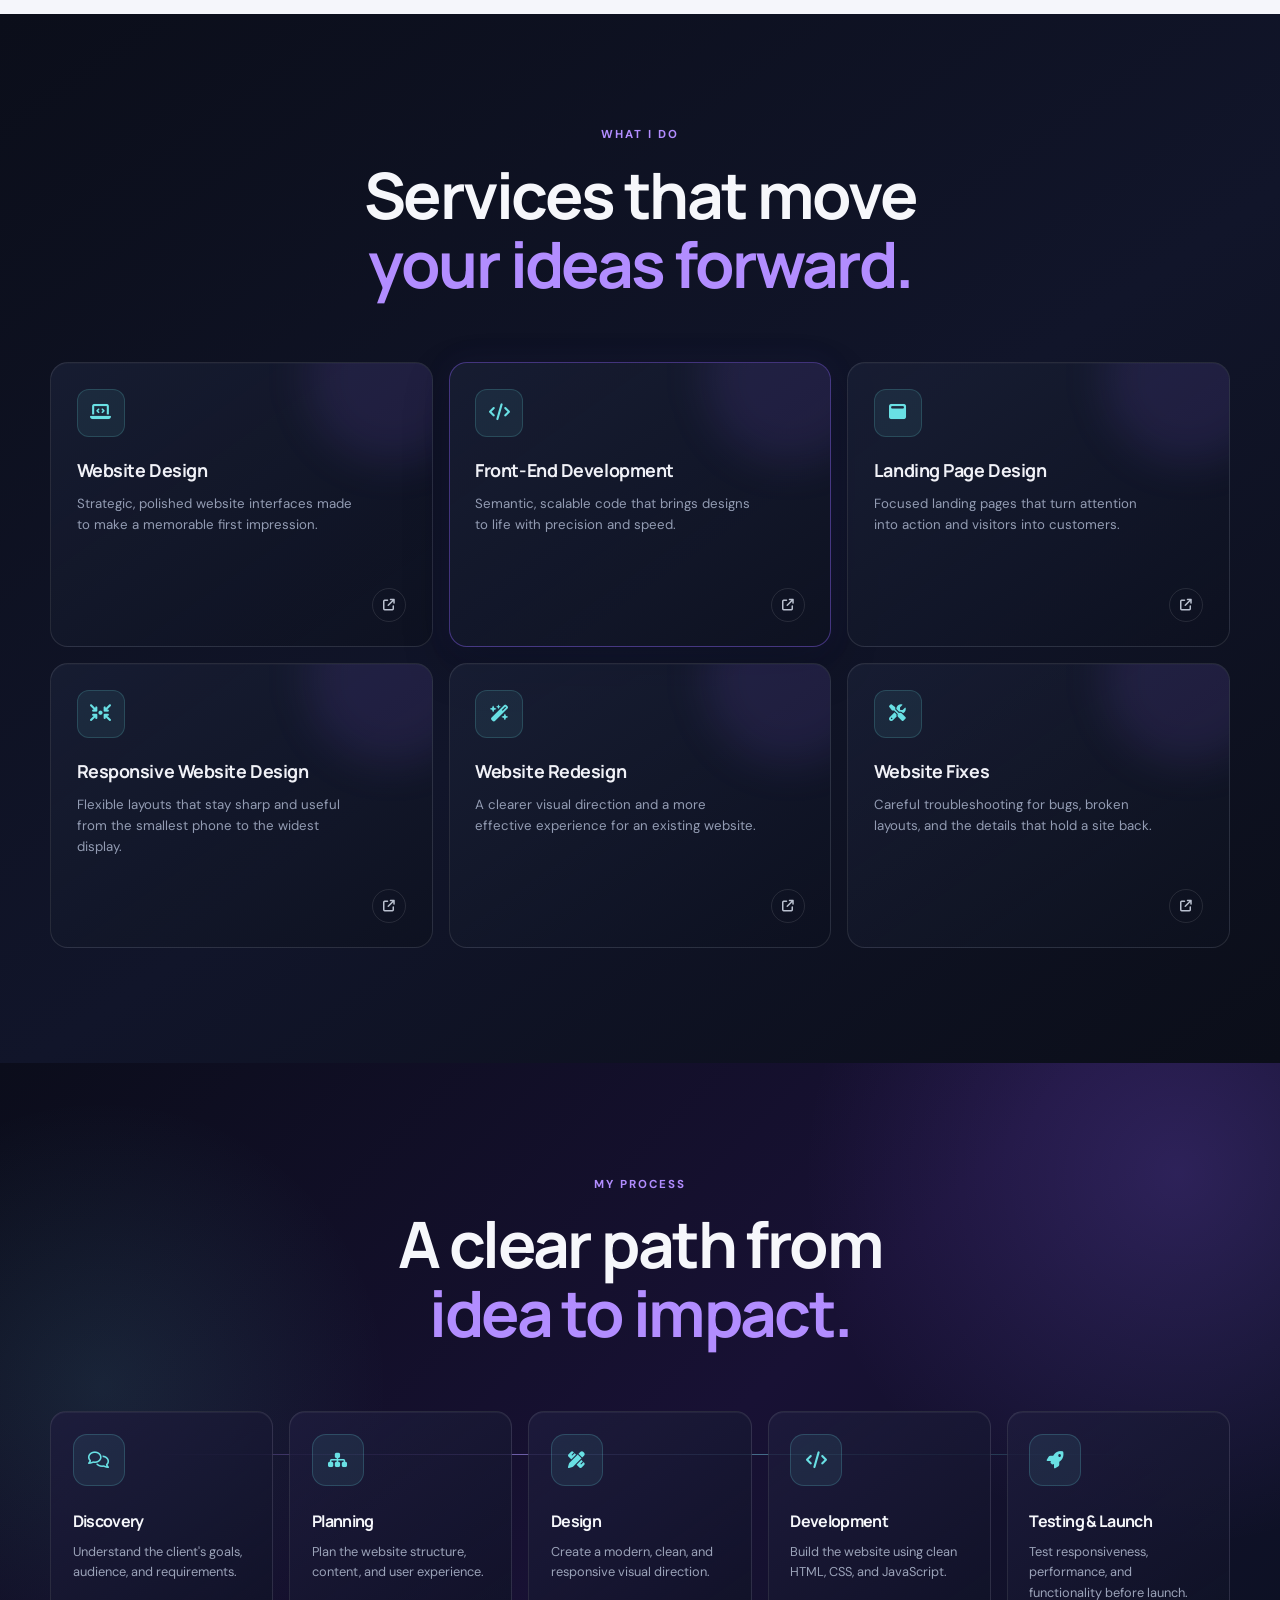
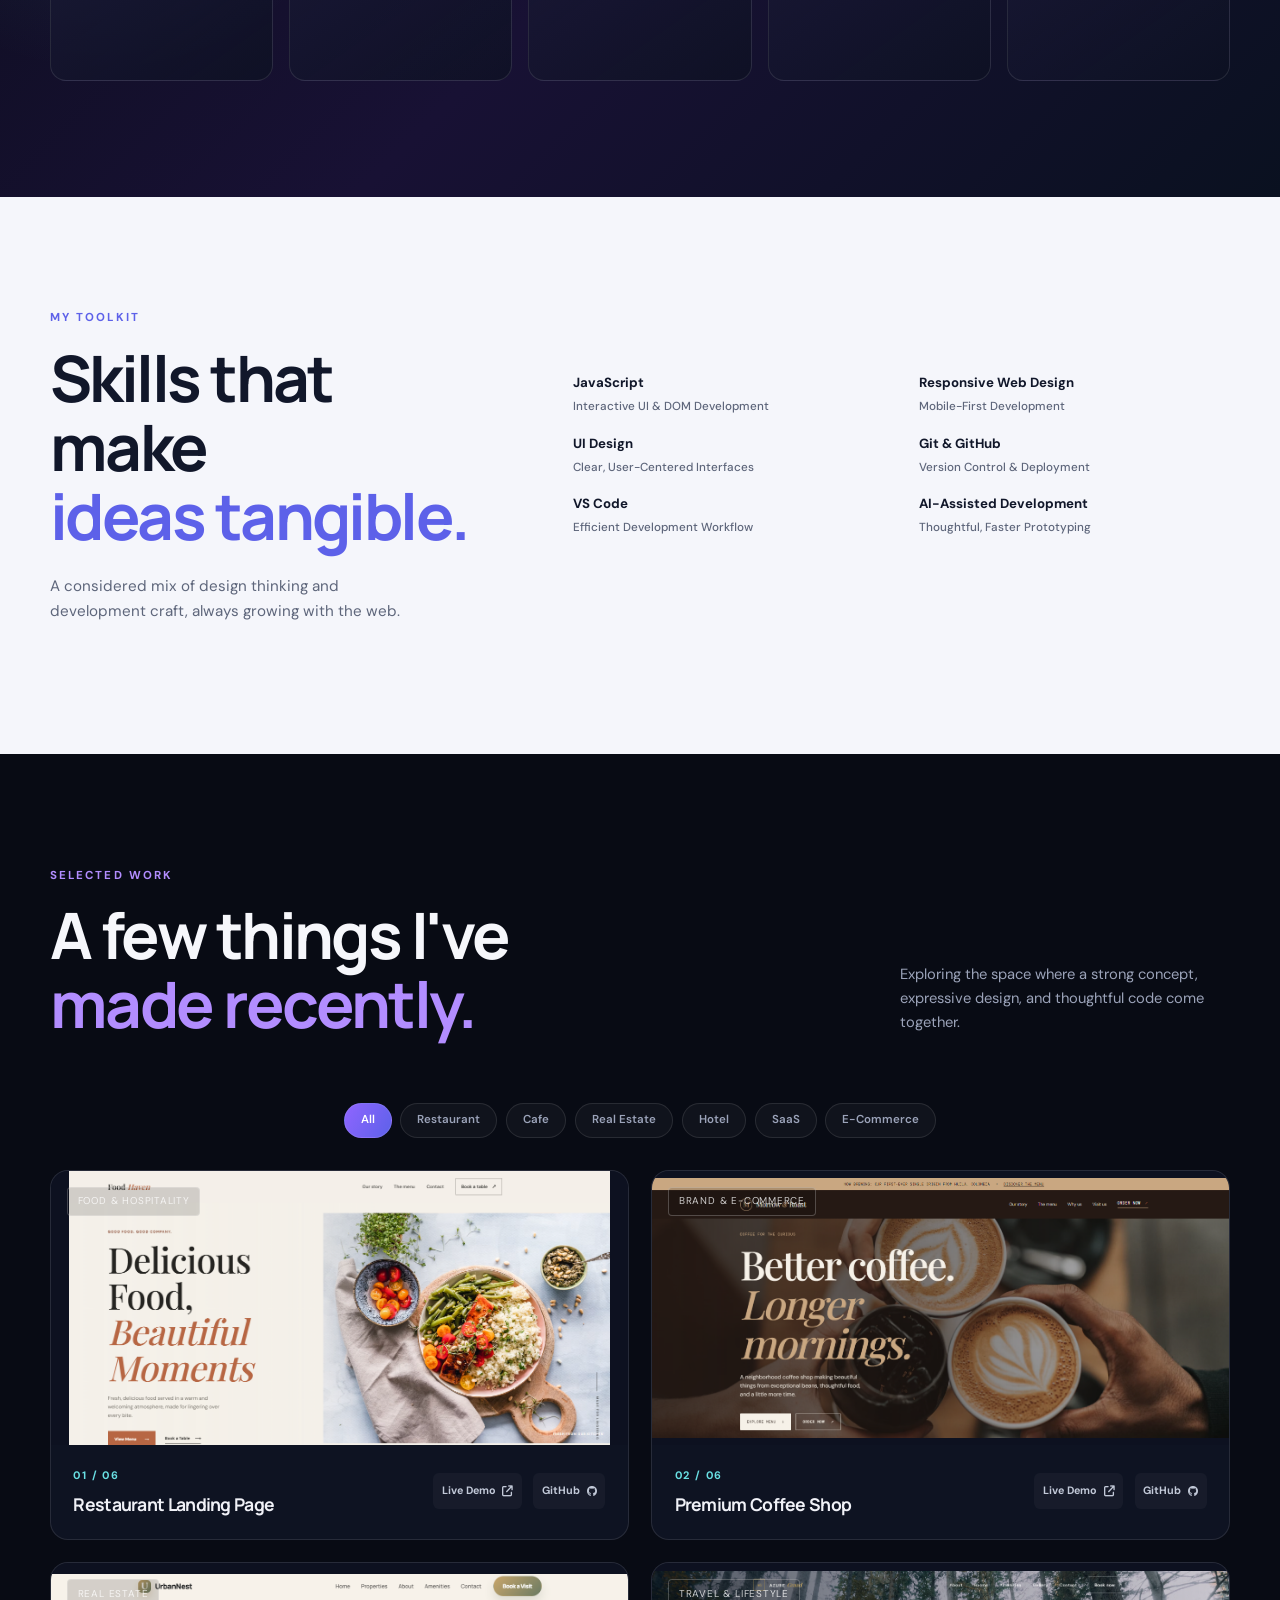
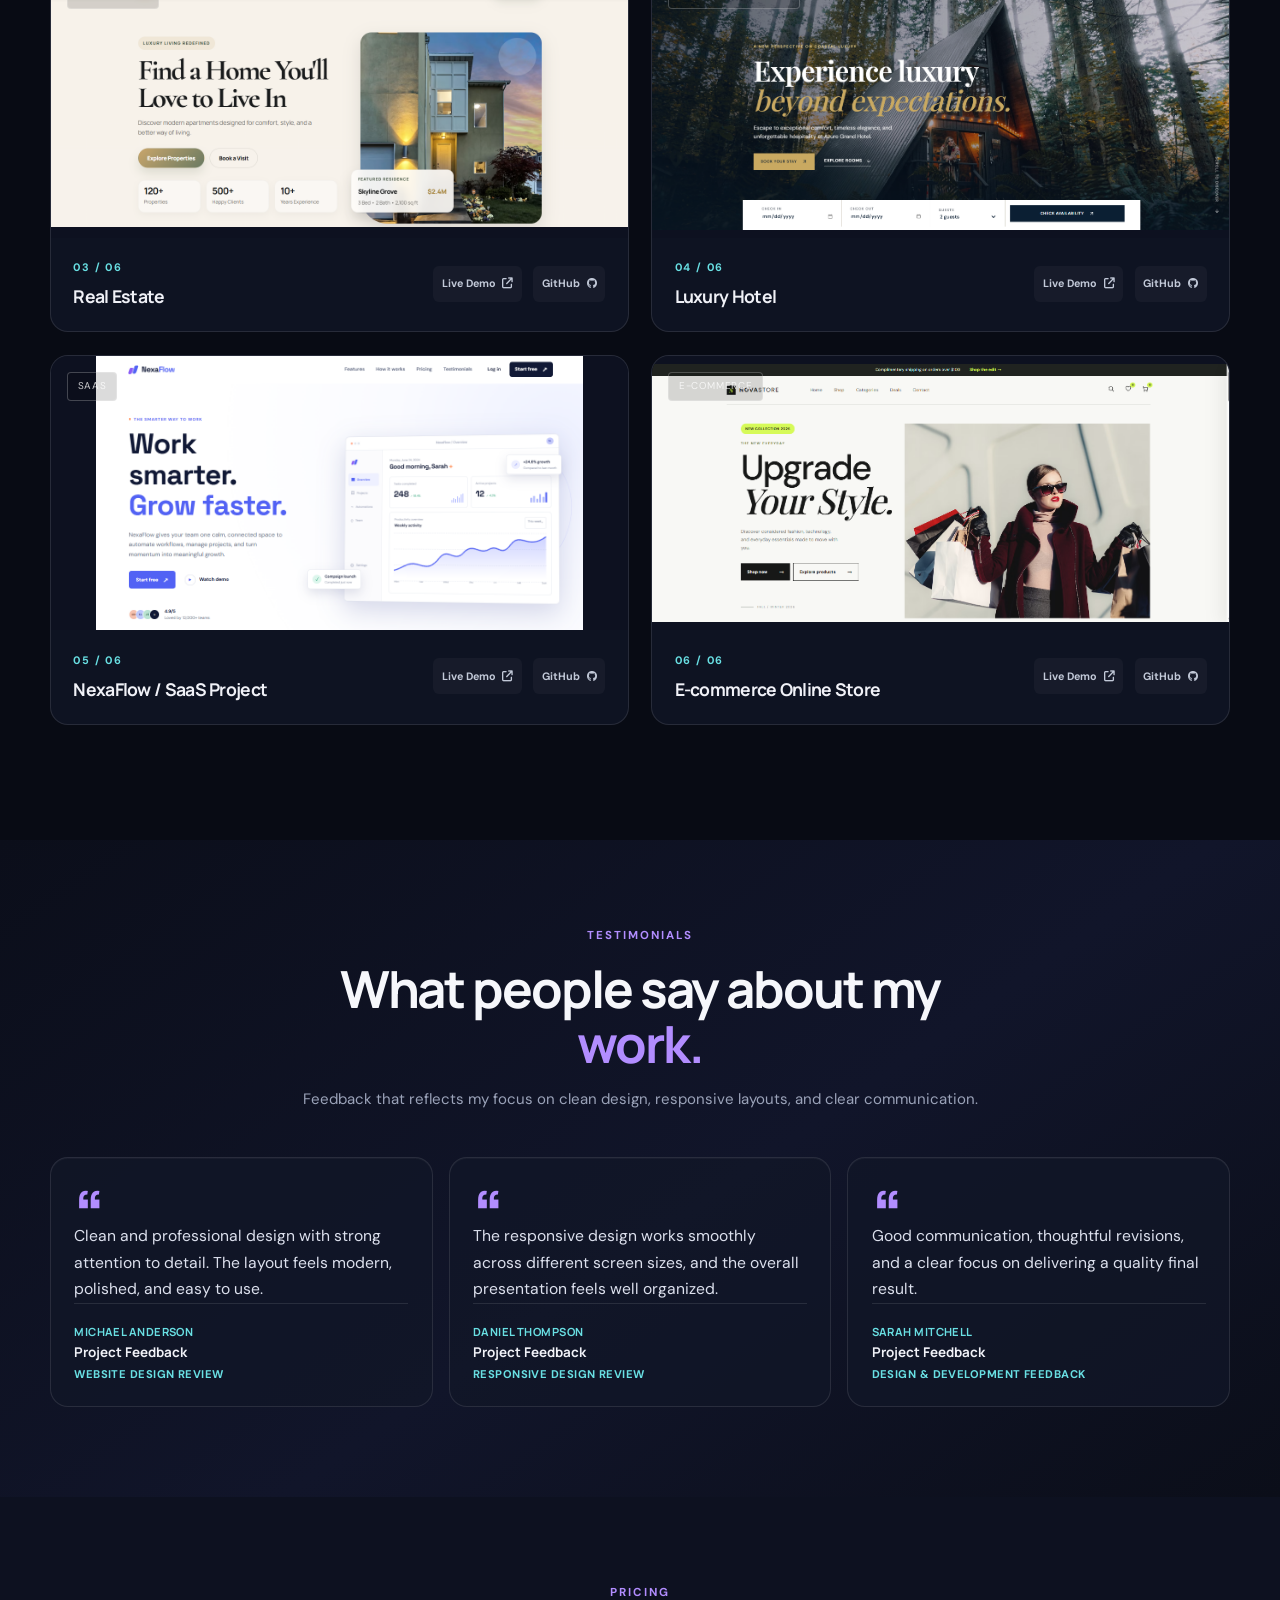
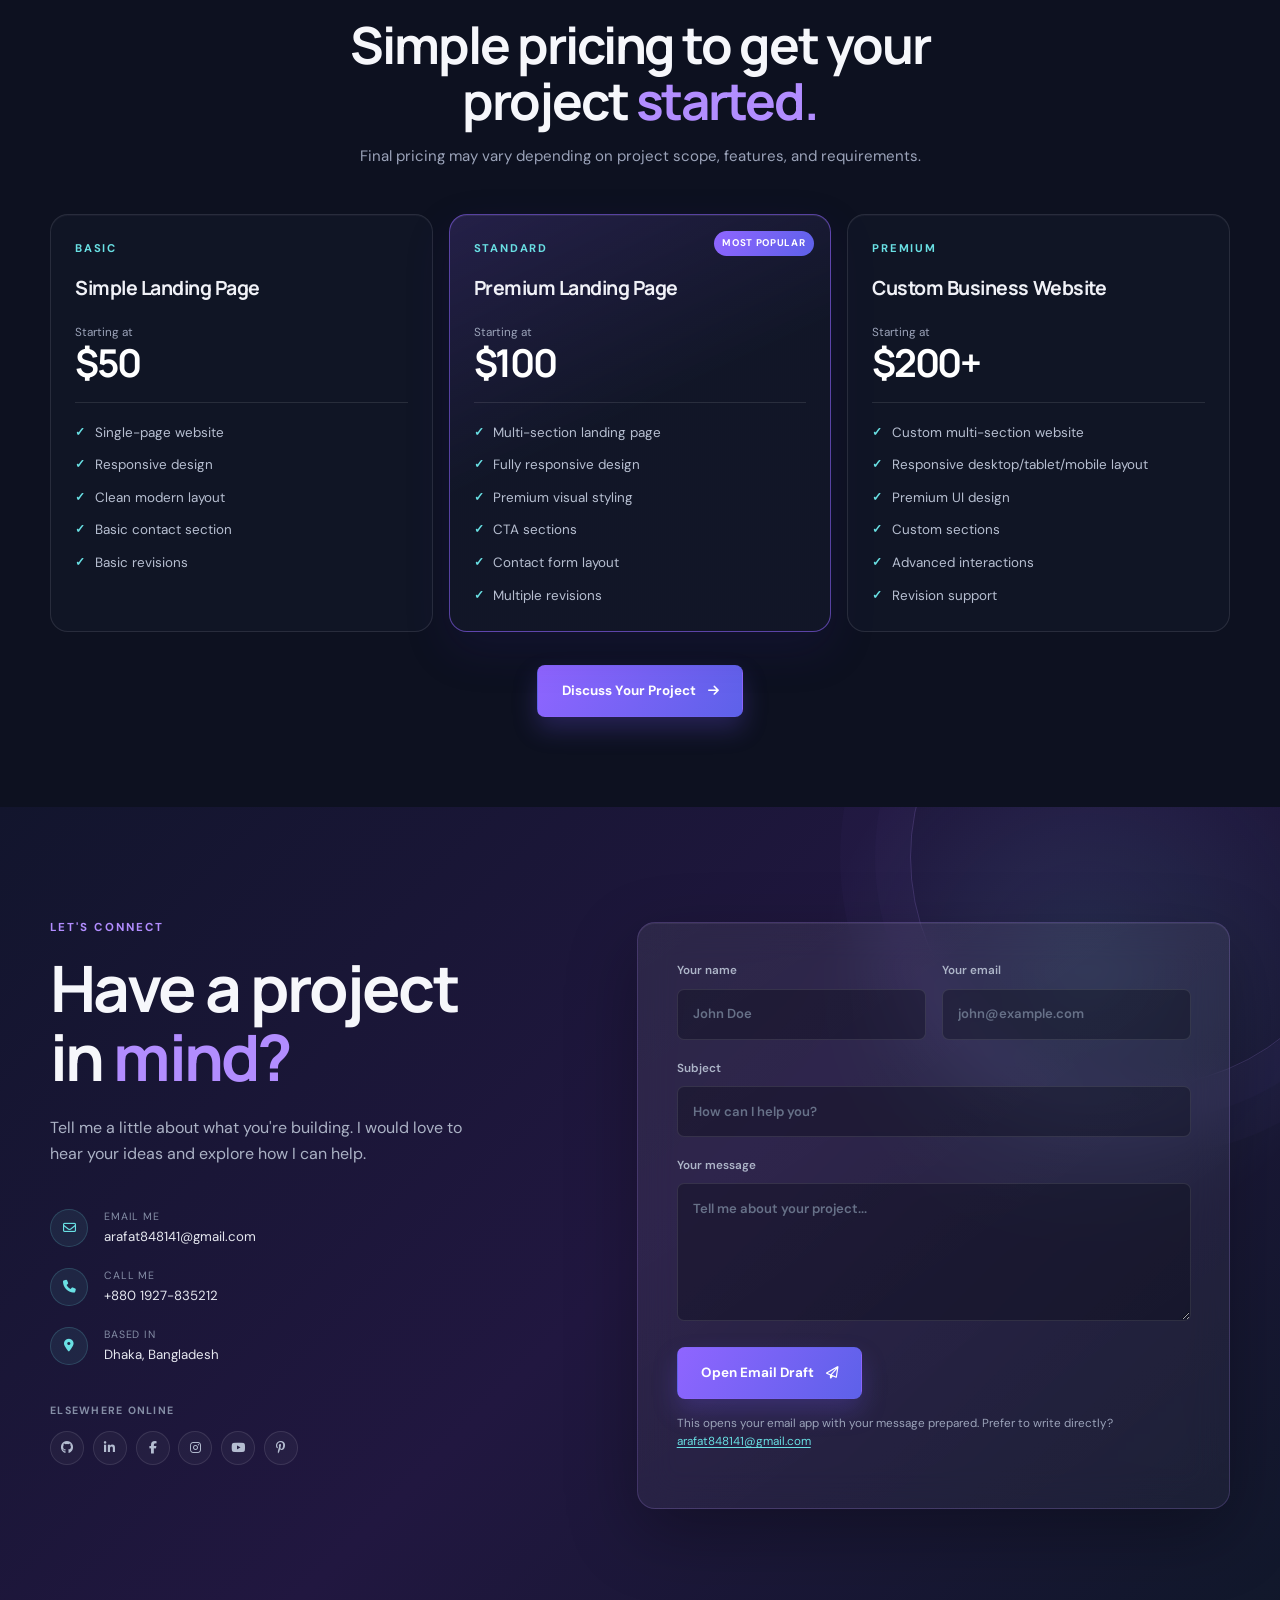
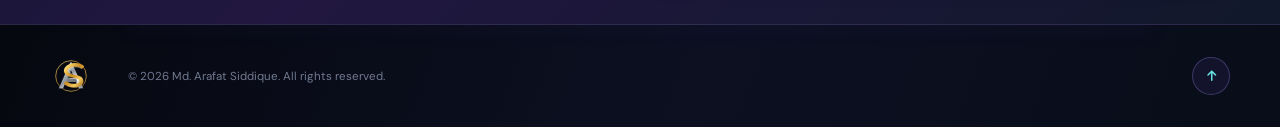
==== commit 67ba6185: "Add professional gallery and optimize images for SEO" ====
--- a/index.html
+++ b/index.html
@@ -13,16 +13,16 @@
   <meta property="og:title" content="Md. Arafat Siddique | Web Designer">
   <meta property="og:description" content="Md. Arafat Siddique is a Web Designer creating responsive websites, business websites, landing pages, and portfolio websites with clear, engaging user experiences.">
   <meta property="og:url" content="https://mdarafatsiddique.github.io/MdArafat-portfolio/">
-  <meta property="og:image" content="https://mdarafatsiddique.github.io/MdArafat-portfolio/arafat.png">
-  <meta property="og:image:type" content="image/png">
-  <meta property="og:image:width" content="560">
-  <meta property="og:image:height" content="680">
-  <meta property="og:image:alt" content="Portrait of Md. Arafat Siddique">
+  <meta property="og:image" content="https://mdarafatsiddique.github.io/MdArafat-portfolio/assets/md-arafat-siddique-web-designer.jpg">
+  <meta property="og:image:type" content="image/jpeg">
+  <meta property="og:image:width" content="1374">
+  <meta property="og:image:height" content="1145">
+  <meta property="og:image:alt" content="Md Arafat Siddique, Web Designer and Front-End Developer">
   <meta name="twitter:card" content="summary_large_image">
   <meta name="twitter:title" content="Md. Arafat Siddique | Web Designer">
   <meta name="twitter:description" content="Md. Arafat Siddique is a Web Designer creating responsive websites, business websites, landing pages, and portfolio websites with clear, engaging user experiences.">
-  <meta name="twitter:image" content="https://mdarafatsiddique.github.io/MdArafat-portfolio/arafat.png">
-  <meta name="twitter:image:alt" content="Portrait of Md. Arafat Siddique">
+  <meta name="twitter:image" content="https://mdarafatsiddique.github.io/MdArafat-portfolio/assets/md-arafat-siddique-web-designer.jpg">
+  <meta name="twitter:image:alt" content="Md Arafat Siddique, Web Designer and Front-End Developer">
   <link rel="icon" href="logo.svg" type="image/svg+xml">
   <link rel="preload" href="arafat.png" as="image" type="image/png" fetchpriority="high">
 
@@ -44,7 +44,7 @@
           "@id": "https://mdarafatsiddique.github.io/MdArafat-portfolio/#person",
           "name": "Md. Arafat Siddique",
           "url": "https://mdarafatsiddique.github.io/MdArafat-portfolio/",
-          "image": "https://mdarafatsiddique.github.io/MdArafat-portfolio/arafat.png",
+          "image": "https://mdarafatsiddique.github.io/MdArafat-portfolio/assets/md-arafat-siddique-web-designer.jpg",
           "jobTitle": "Web Designer",
           "email": "mailto:arafat848141@gmail.com",
           "sameAs": [
@@ -137,7 +137,10 @@
         <div class="about-copy">
           <p class="lead">I am a passionate web designer and front-end developer who believes the best websites balance a strong visual point of view with effortless usability.</p>
           <p>From the first sketch to the final line of code, I collaborate closely with people and brands to create digital experiences that are thoughtful, accessible, and built to grow.</p>
-          <a class="text-link" href="#contact">Let's work together <i class="fa-solid fa-arrow-right" aria-hidden="true"></i></a>
+          <div class="about-actions">
+            <a class="text-link" href="#contact">Let's work together <i class="fa-solid fa-arrow-right" aria-hidden="true"></i></a>
+            <button class="button button-outline gallery-trigger" type="button" aria-haspopup="dialog">View Gallery <i class="fa-regular fa-images" aria-hidden="true"></i></button>
+          </div>
         </div>
       </div>
       <div class="container principles-grid">
@@ -309,6 +312,59 @@
     </section>
   </main>
 
+  <div class="gallery-modal" data-gallery-modal hidden>
+    <div class="gallery-dialog" role="dialog" aria-modal="true" aria-labelledby="gallery-modal-title">
+      <div class="gallery-dialog-header">
+        <div>
+          <p class="eyebrow">Professional Gallery</p>
+          <h2 id="gallery-modal-title">A closer look at <em>the work.</em></h2>
+        </div>
+        <button class="gallery-close" type="button" data-gallery-close aria-label="Close professional gallery"><i class="fa-solid fa-xmark" aria-hidden="true"></i></button>
+      </div>
+      <div class="gallery-grid" data-gallery-grid>
+        <figure class="gallery-card">
+          <button class="gallery-thumb" type="button" aria-label="View Md Arafat Siddique, Web Designer and Front-End Developer image">
+            <img src="assets/md-arafat-siddique-web-designer.jpg" alt="Md Arafat Siddique, Web Designer and Front-End Developer" width="1374" height="1145" loading="lazy" decoding="async">
+          </button>
+          <figcaption>Md Arafat Siddique — Web Designer &amp; Front-End Developer</figcaption>
+        </figure>
+        <figure class="gallery-card">
+          <button class="gallery-thumb" type="button" aria-label="View Md Arafat Siddique, Web Designer in Bangladesh image">
+            <img src="assets/md-arafat-siddique-web-designer-bangladesh.jpg" alt="Md Arafat Siddique, Web Designer in Bangladesh" width="1536" height="1024" loading="lazy" decoding="async">
+          </button>
+          <figcaption>Web Designer in Bangladesh</figcaption>
+        </figure>
+        <figure class="gallery-card">
+          <button class="gallery-thumb" type="button" aria-label="View Md Arafat Siddique working as a Front-End Developer image">
+            <img src="assets/md-arafat-siddique-front-end-developer.jpg" alt="Md Arafat Siddique working as a Front-End Developer" width="1537" height="1023" loading="lazy" decoding="async">
+          </button>
+          <figcaption>Front-End Development &amp; Modern Web Experiences</figcaption>
+        </figure>
+        <figure class="gallery-card">
+          <button class="gallery-thumb" type="button" aria-label="View Md Arafat Siddique professional Web Designer image">
+            <img src="assets/md-arafat-siddique-professional-web-designer.jpg" alt="Md Arafat Siddique professional Web Designer" width="2056" height="765" loading="lazy" decoding="async">
+          </button>
+          <figcaption>Professional Web Design</figcaption>
+        </figure>
+        <figure class="gallery-card">
+          <button class="gallery-thumb" type="button" aria-label="View Md Arafat Siddique, Web Designer and Landing Page Developer image">
+            <img src="assets/md-arafat-siddique-landing-page-designer.jpg" alt="Md Arafat Siddique, Web Designer and Landing Page Developer" width="2056" height="765" loading="lazy" decoding="async">
+          </button>
+          <figcaption>Web Design &amp; Landing Page Development</figcaption>
+        </figure>
+      </div>
+      <div class="gallery-viewer" data-gallery-viewer hidden>
+        <button class="gallery-viewer-back" type="button" data-gallery-viewer-back><i class="fa-solid fa-arrow-left" aria-hidden="true"></i> Back to gallery</button>
+        <div class="gallery-viewer-stage">
+          <button class="gallery-nav gallery-nav-previous" type="button" data-gallery-previous aria-label="View previous gallery image"><i class="fa-solid fa-chevron-left" aria-hidden="true"></i></button>
+          <img class="gallery-viewer-image" data-gallery-viewer-image alt="" tabindex="-1" decoding="async">
+          <button class="gallery-nav gallery-nav-next" type="button" data-gallery-next aria-label="View next gallery image"><i class="fa-solid fa-chevron-right" aria-hidden="true"></i></button>
+        </div>
+        <p class="gallery-viewer-caption" data-gallery-viewer-caption></p>
+      </div>
+    </div>
+  </div>
+
   <footer class="site-footer"><div class="container footer-inner"><a class="logo" href="#home" aria-label="Md. Arafat Siddique home"><img class="footer-logo" src="logo.svg" alt="Md. Arafat Siddique logo"></a><p>&copy; 2026 Md. Arafat Siddique. All rights reserved.</p><a class="back-to-top" href="#top" aria-label="Back to top"><i class="fa-solid fa-arrow-up" aria-hidden="true"></i></a></div></footer>
 
   <script src="script.js" defer></script>
--- a/style.css
+++ b/style.css
@@ -711,6 +711,29 @@
   transform: translateX(4px);
 }
 
+.about-actions {
+  display: flex;
+  flex-wrap: wrap;
+  align-items: center;
+  gap: 1.2rem;
+  margin-top: 1.3rem;
+  opacity: 1;
+  visibility: visible;
+}
+
+.about-actions .text-link {
+  margin-top: 0;
+}
+
+.gallery-trigger {
+  display: inline-flex;
+  min-height: 44px;
+  padding: 0.65rem 1rem;
+  opacity: 1;
+  visibility: visible;
+  pointer-events: auto;
+}
+
 .principles-grid {
   display: grid;
   grid-template-columns: repeat(4, minmax(0, 1fr));
@@ -762,6 +785,206 @@
   color: var(--ink-muted);
   font-size: 0.83rem;
   line-height: 1.6;
+}
+
+/* Professional Gallery Modal */
+.gallery-modal {
+  position: fixed;
+  z-index: 40;
+  inset: 0;
+  overflow-y: auto;
+  padding: clamp(1rem, 4vw, 3rem);
+  background: rgba(5, 7, 15, 0.78);
+  backdrop-filter: blur(18px);
+  -webkit-backdrop-filter: blur(18px);
+  opacity: 0;
+  transition: opacity 220ms ease;
+}
+
+.gallery-modal.is-open {
+  opacity: 1;
+}
+
+.gallery-dialog {
+  width: min(1120px, 100%);
+  min-height: min(600px, calc(100vh - 2rem));
+  margin: 0 auto;
+  padding: clamp(1.25rem, 3vw, 2.5rem);
+  border: 1px solid var(--line);
+  border-radius: var(--radius);
+  background: var(--surface-solid);
+  box-shadow: 0 30px 100px rgba(0, 0, 0, 0.42);
+  transform: translateY(14px) scale(0.985);
+  transition: transform 260ms var(--ease);
+}
+
+.gallery-modal.is-open .gallery-dialog {
+  transform: translateY(0) scale(1);
+}
+
+.gallery-dialog-header {
+  display: flex;
+  align-items: flex-start;
+  justify-content: space-between;
+  gap: 1rem;
+  margin-bottom: 2rem;
+}
+
+.gallery-dialog-header .eyebrow {
+  margin-bottom: 0.7rem;
+}
+
+.gallery-dialog-header h2 {
+  font-size: clamp(1.8rem, 4vw, 3rem);
+}
+
+.gallery-close,
+.gallery-nav {
+  display: grid;
+  place-items: center;
+  border: 1px solid var(--line);
+  border-radius: 50%;
+  color: var(--text);
+  background: var(--filter-bg);
+  cursor: pointer;
+  transition: color 180ms ease, background-color 180ms ease, border-color 180ms ease, transform 180ms ease;
+}
+
+.gallery-close {
+  width: 44px;
+  height: 44px;
+  flex: 0 0 44px;
+}
+
+.gallery-close:hover,
+.gallery-nav:hover {
+  border-color: var(--cyan);
+  color: var(--cyan);
+  background: rgba(105, 224, 228, 0.1);
+  transform: translateY(-2px);
+}
+
+.gallery-modal .gallery-grid {
+  display: grid;
+  grid-template-columns: repeat(3, minmax(0, 1fr));
+  gap: 1rem;
+}
+
+.gallery-card {
+  min-width: 0;
+  margin: 0;
+  overflow: hidden;
+  border: 1px solid var(--line);
+  border-radius: var(--radius);
+  background: var(--surface);
+  box-shadow: inset 0 1px 0 rgba(255, 255, 255, 0.035);
+  transition: transform 250ms var(--ease), border-color 250ms ease, box-shadow 250ms ease;
+}
+
+.gallery-card:hover {
+  border-color: rgba(143, 101, 255, 0.42);
+  box-shadow: 0 18px 45px rgba(4, 5, 15, 0.24);
+  transform: translateY(-4px);
+}
+
+.gallery-thumb {
+  display: block;
+  width: 100%;
+  padding: 0;
+  border: 0;
+  cursor: zoom-in;
+  background: var(--bg);
+}
+
+.gallery-card img {
+  width: 100%;
+  height: auto;
+  background: var(--bg);
+}
+
+.gallery-thumb:focus-visible {
+  outline: 3px solid var(--cyan);
+  outline-offset: -3px;
+}
+
+.gallery-card figcaption {
+  min-height: 3.4rem;
+  padding: 0.95rem 1.1rem 1.05rem;
+  color: var(--text);
+  font-family: 'Manrope', sans-serif;
+  font-size: 0.78rem;
+  font-weight: 700;
+  line-height: 1.45;
+}
+
+.gallery-viewer-back {
+  display: inline-flex;
+  align-items: center;
+  gap: 0.55rem;
+  margin-bottom: 1.25rem;
+  padding: 0;
+  color: var(--cyan);
+  background: transparent;
+  cursor: pointer;
+  font-size: 0.78rem;
+  font-weight: 700;
+}
+
+.gallery-viewer-stage {
+  position: relative;
+  display: flex;
+  min-height: min(62vh, 620px);
+  align-items: center;
+  justify-content: center;
+  gap: 1rem;
+  padding: 1rem 4.5rem;
+  border: 1px solid var(--line);
+  border-radius: 12px;
+  background: rgba(0, 0, 0, 0.2);
+}
+
+.gallery-viewer-image {
+  display: block;
+  width: auto;
+  max-width: 100%;
+  height: auto;
+  max-height: min(62vh, 620px);
+  object-fit: contain;
+}
+
+.gallery-nav {
+  position: absolute;
+  top: 50%;
+  width: 44px;
+  height: 44px;
+  transform: translateY(-50%);
+}
+
+.gallery-nav:hover {
+  transform: translateY(-52%);
+}
+
+.gallery-nav-previous {
+  left: 1rem;
+}
+
+.gallery-nav-next {
+  right: 1rem;
+}
+
+.gallery-viewer-caption {
+  margin: 1rem 0 0;
+  color: var(--muted);
+  font-size: 0.82rem;
+  text-align: center;
+}
+
+body.is-modal-open {
+  overflow: hidden;
+}
+
+[hidden] {
+  display: none !important;
 }
 
 /* Services */
@@ -1886,6 +2109,10 @@
     grid-template-columns: repeat(2, minmax(0, 1fr));
   }
 
+  .gallery-modal .gallery-grid {
+    grid-template-columns: repeat(2, minmax(0, 1fr));
+  }
+
   .hero-grid {
     grid-template-columns: minmax(0, 1fr) minmax(300px, 0.8fr);
     gap: 2.5rem;
@@ -1922,6 +2149,10 @@
   .pricing-grid {
     grid-template-columns: 1fr;
     margin-top: 2.5rem;
+  }
+
+  .gallery-modal .gallery-grid {
+    grid-template-columns: 1fr;
   }
 
   .testimonial-card,
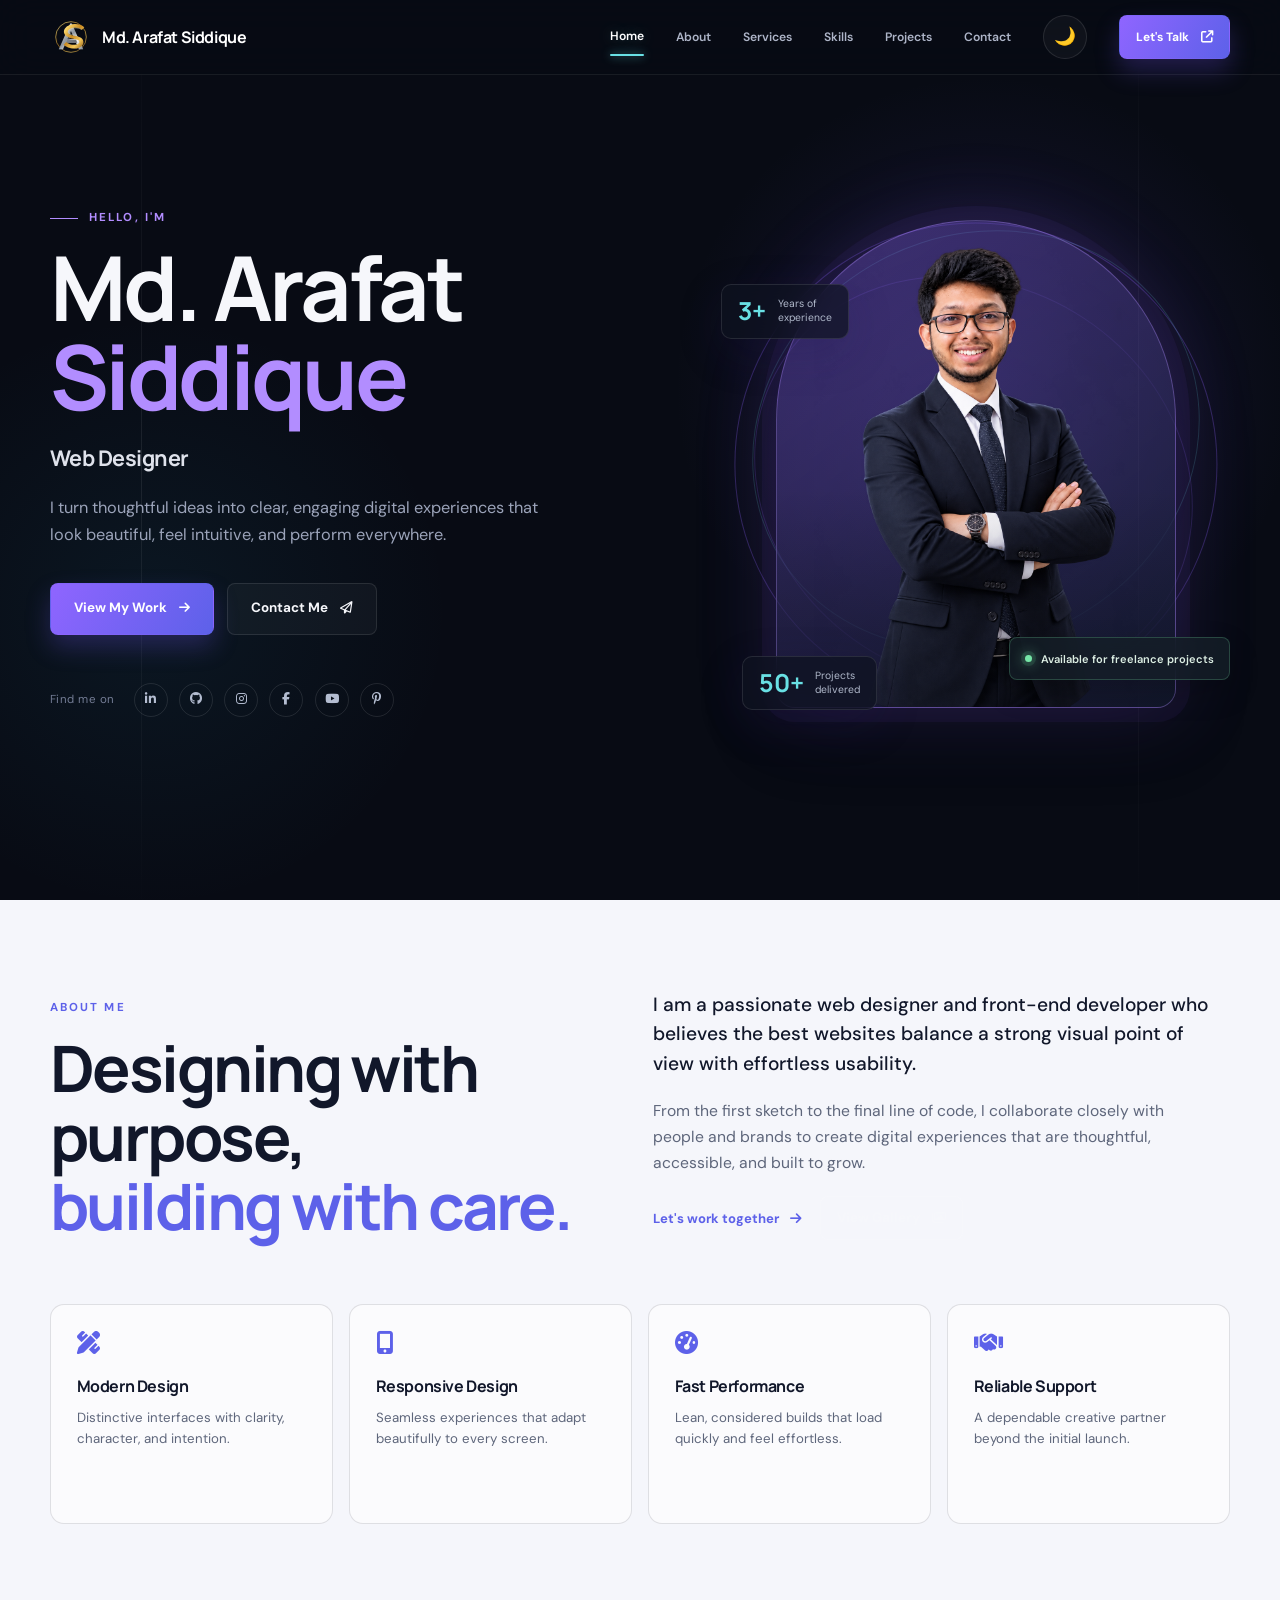
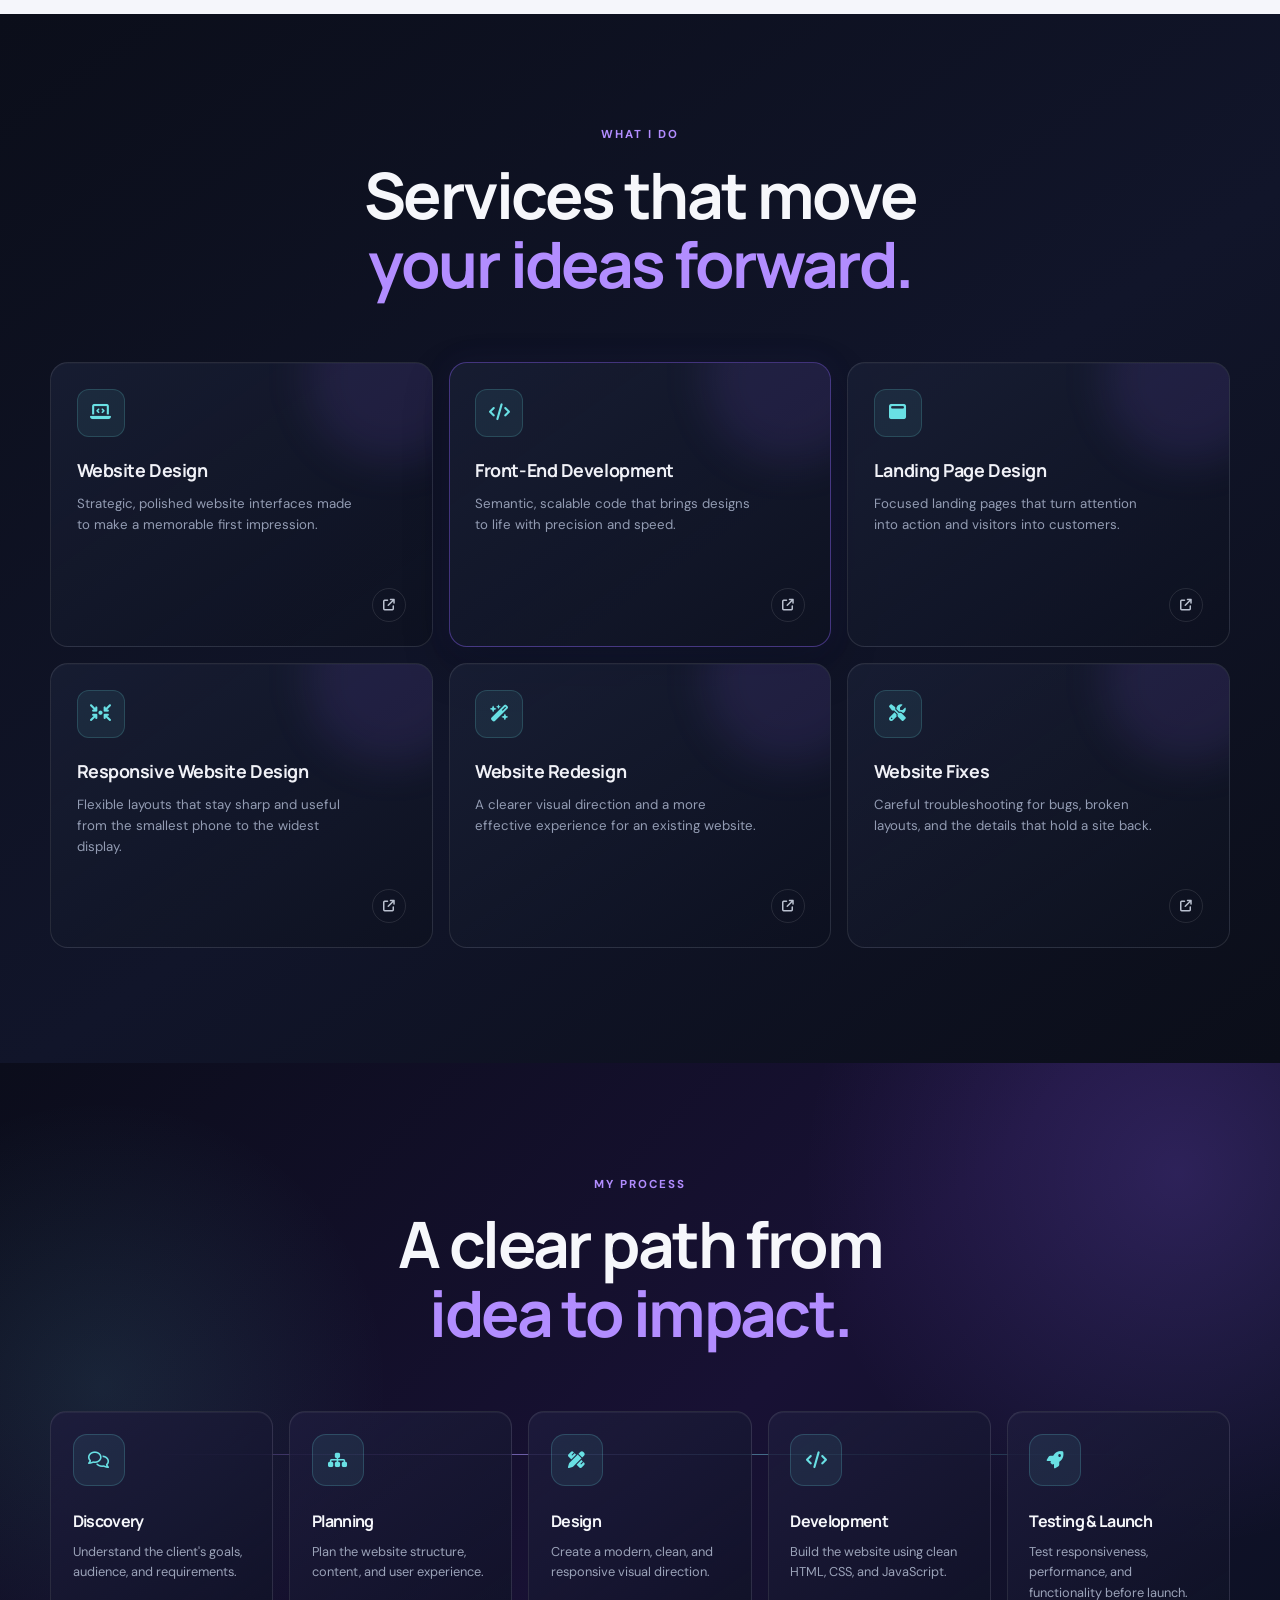
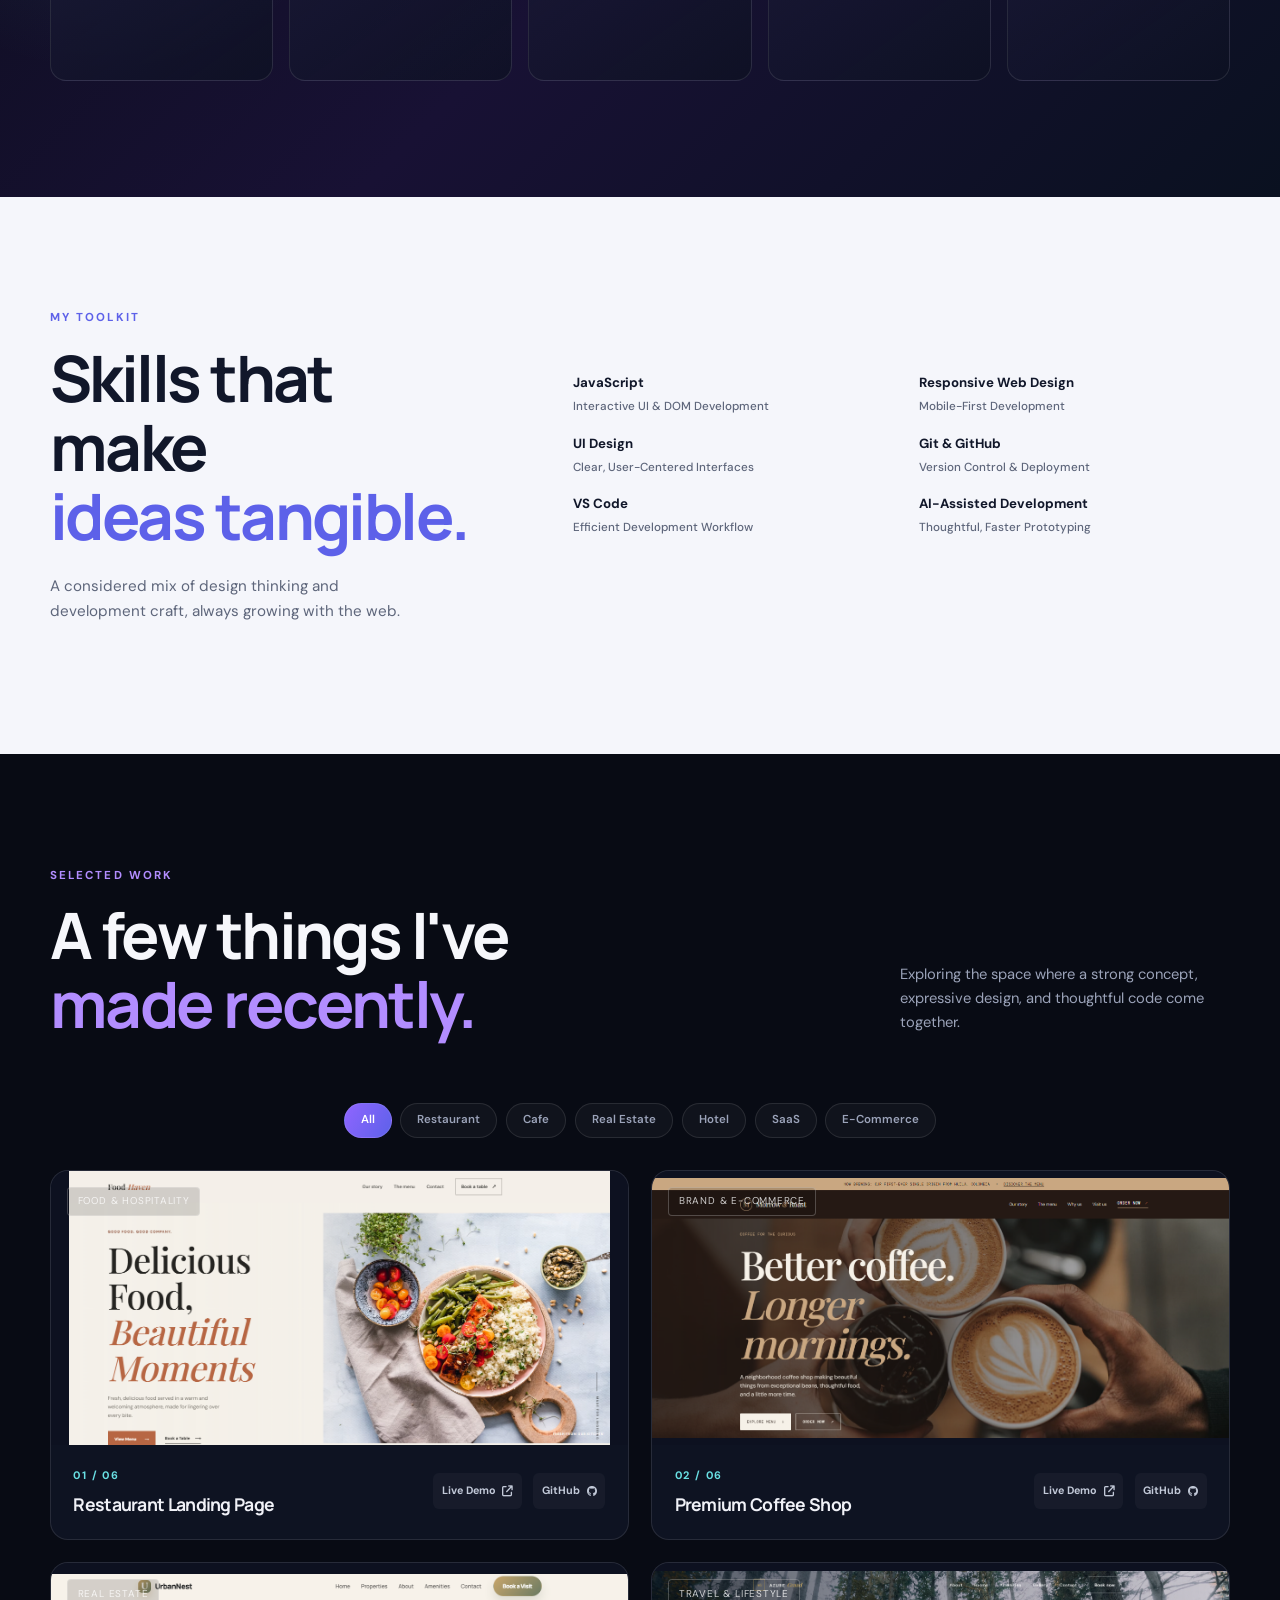
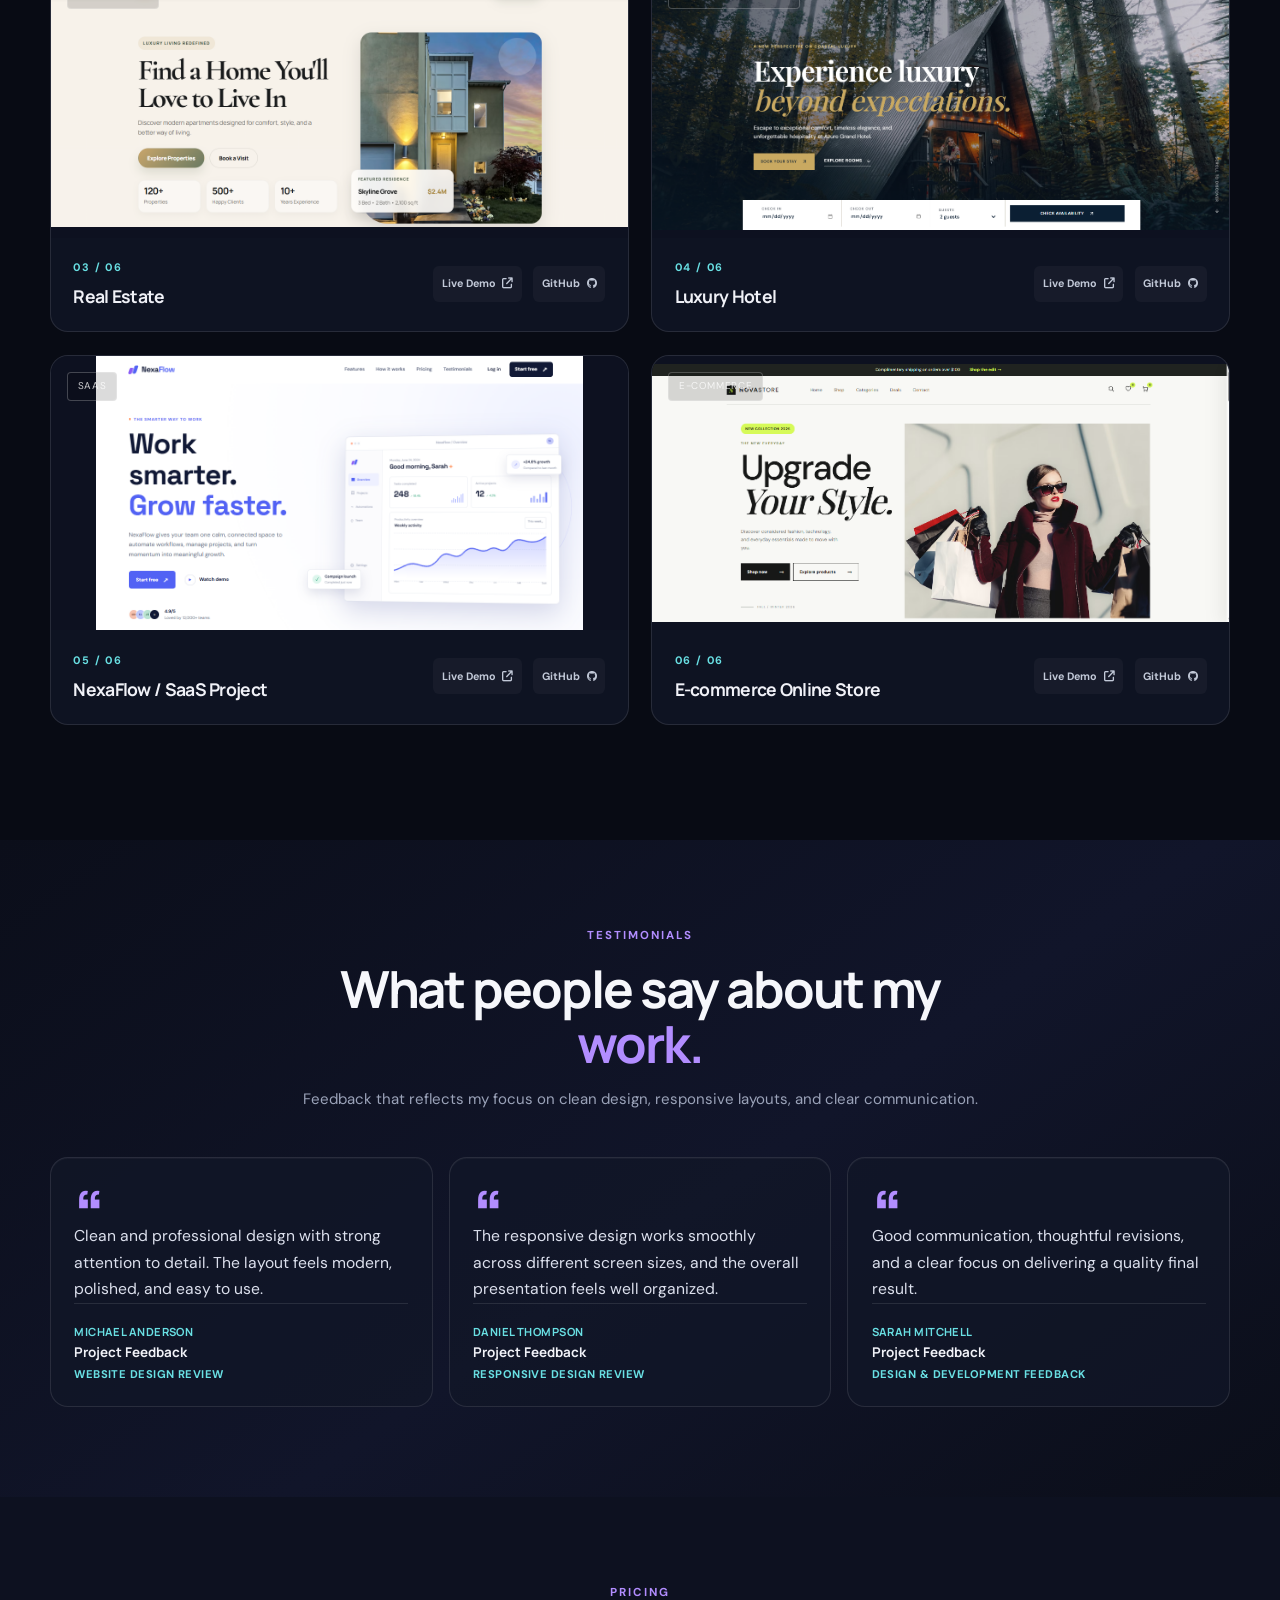
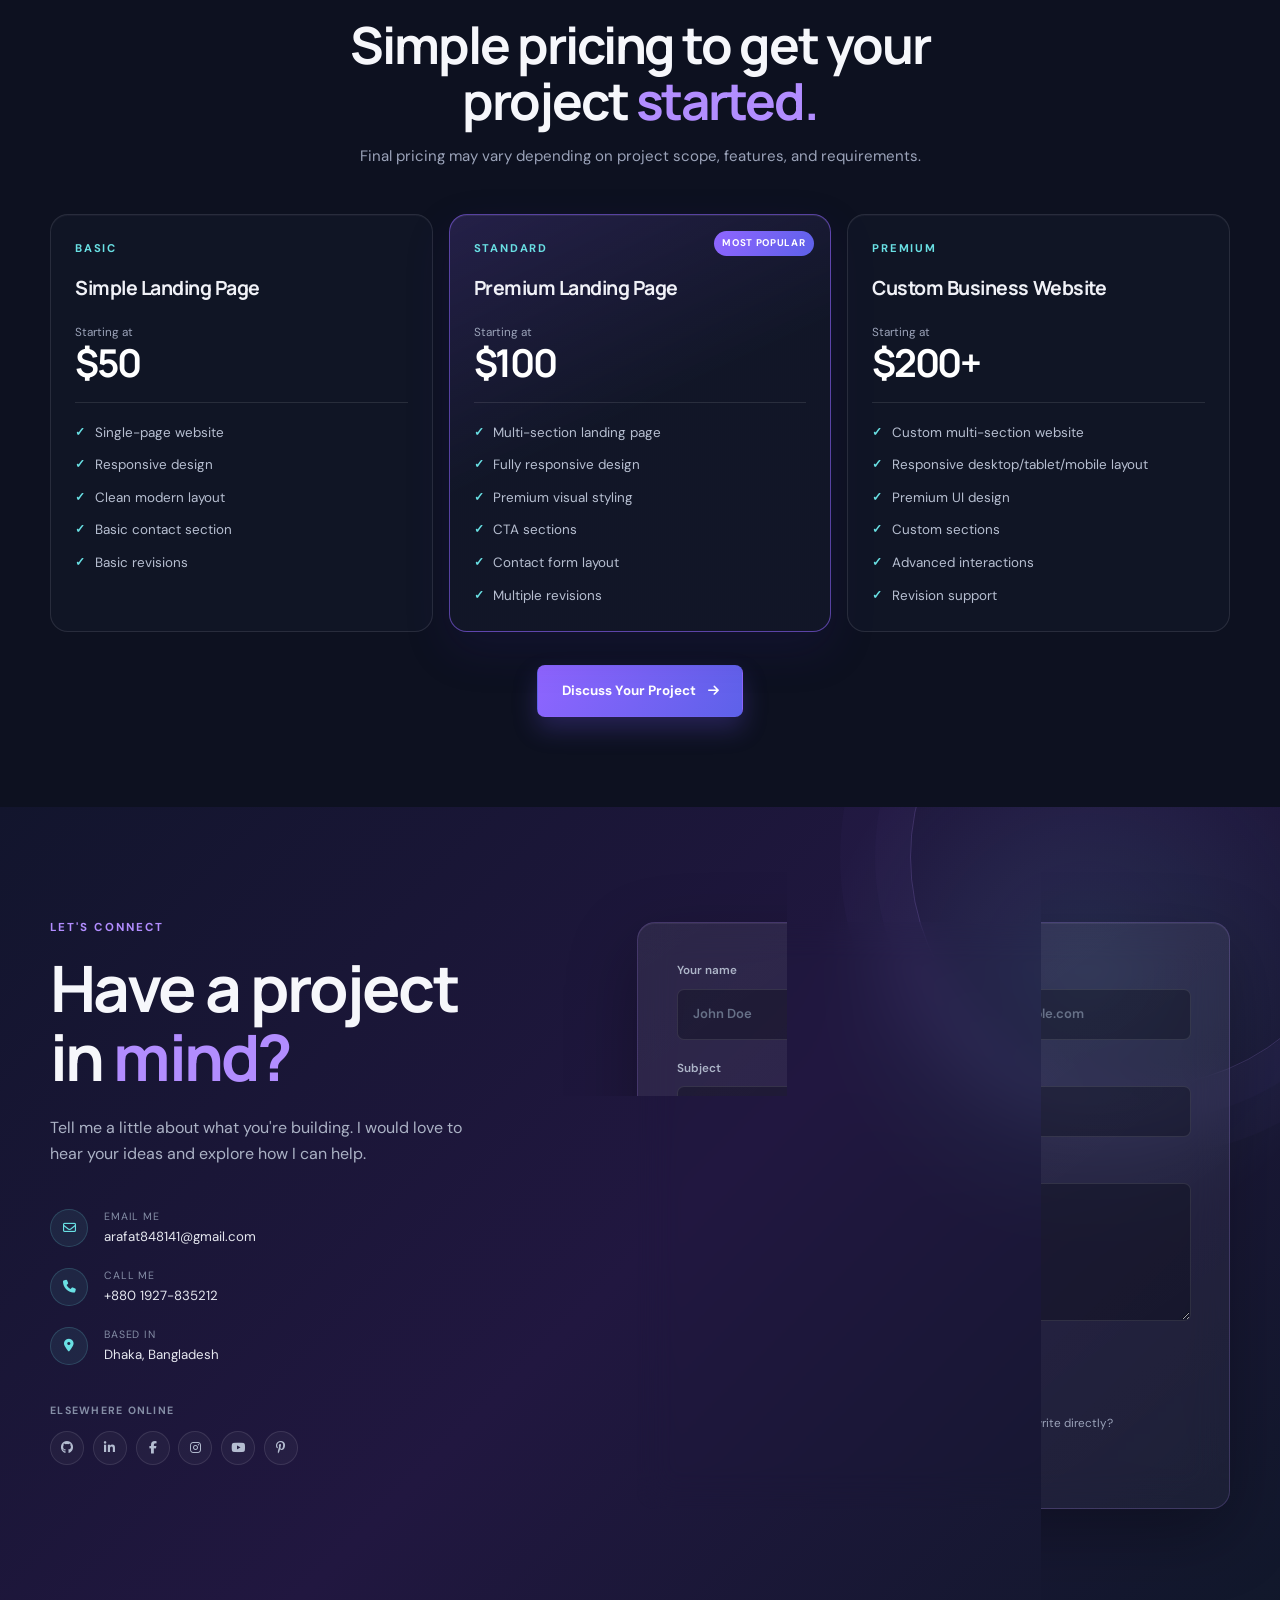
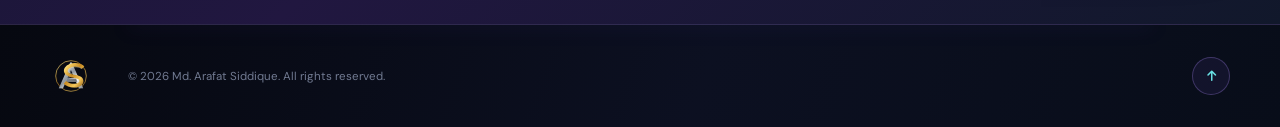
==== commit 5e0901bc: "Improve gallery image SEO alt text" ====
--- a/index.html
+++ b/index.html
@@ -324,31 +324,31 @@
       <div class="gallery-grid" data-gallery-grid>
         <figure class="gallery-card">
           <button class="gallery-thumb" type="button" aria-label="View Md Arafat Siddique, Web Designer and Front-End Developer image">
-            <img src="assets/md-arafat-siddique-web-designer.jpg" alt="Md Arafat Siddique, Web Designer and Front-End Developer" width="1374" height="1145" loading="lazy" decoding="async">
+            <img src="assets/md-arafat-siddique-web-designer.jpg" alt="Md. Arafat Siddique, Web Designer" width="1374" height="1145" loading="lazy" decoding="async">
           </button>
           <figcaption>Md Arafat Siddique — Web Designer &amp; Front-End Developer</figcaption>
         </figure>
         <figure class="gallery-card">
           <button class="gallery-thumb" type="button" aria-label="View Md Arafat Siddique, Web Designer in Bangladesh image">
-            <img src="assets/md-arafat-siddique-web-designer-bangladesh.jpg" alt="Md Arafat Siddique, Web Designer in Bangladesh" width="1536" height="1024" loading="lazy" decoding="async">
+            <img src="assets/md-arafat-siddique-web-designer-bangladesh.jpg" alt="Md. Arafat Siddique, Web Designer in Bangladesh" width="1536" height="1024" loading="lazy" decoding="async">
           </button>
           <figcaption>Web Designer in Bangladesh</figcaption>
         </figure>
         <figure class="gallery-card">
           <button class="gallery-thumb" type="button" aria-label="View Md Arafat Siddique working as a Front-End Developer image">
-            <img src="assets/md-arafat-siddique-front-end-developer.jpg" alt="Md Arafat Siddique working as a Front-End Developer" width="1537" height="1023" loading="lazy" decoding="async">
+            <img src="assets/md-arafat-siddique-front-end-developer.jpg" alt="Md. Arafat Siddique, Front-End Developer" width="1537" height="1023" loading="lazy" decoding="async">
           </button>
           <figcaption>Front-End Development &amp; Modern Web Experiences</figcaption>
         </figure>
         <figure class="gallery-card">
           <button class="gallery-thumb" type="button" aria-label="View Md Arafat Siddique professional Web Designer image">
-            <img src="assets/md-arafat-siddique-professional-web-designer.jpg" alt="Md Arafat Siddique professional Web Designer" width="2056" height="765" loading="lazy" decoding="async">
+            <img src="assets/md-arafat-siddique-professional-web-designer.jpg" alt="Md. Arafat Siddique, Professional Web Designer" width="2056" height="765" loading="lazy" decoding="async">
           </button>
           <figcaption>Professional Web Design</figcaption>
         </figure>
         <figure class="gallery-card">
           <button class="gallery-thumb" type="button" aria-label="View Md Arafat Siddique, Web Designer and Landing Page Developer image">
-            <img src="assets/md-arafat-siddique-landing-page-designer.jpg" alt="Md Arafat Siddique, Web Designer and Landing Page Developer" width="2056" height="765" loading="lazy" decoding="async">
+            <img src="assets/md-arafat-siddique-landing-page-designer.jpg" alt="Md. Arafat Siddique, Landing Page Designer" width="2056" height="765" loading="lazy" decoding="async">
           </button>
           <figcaption>Web Design &amp; Landing Page Development</figcaption>
         </figure>
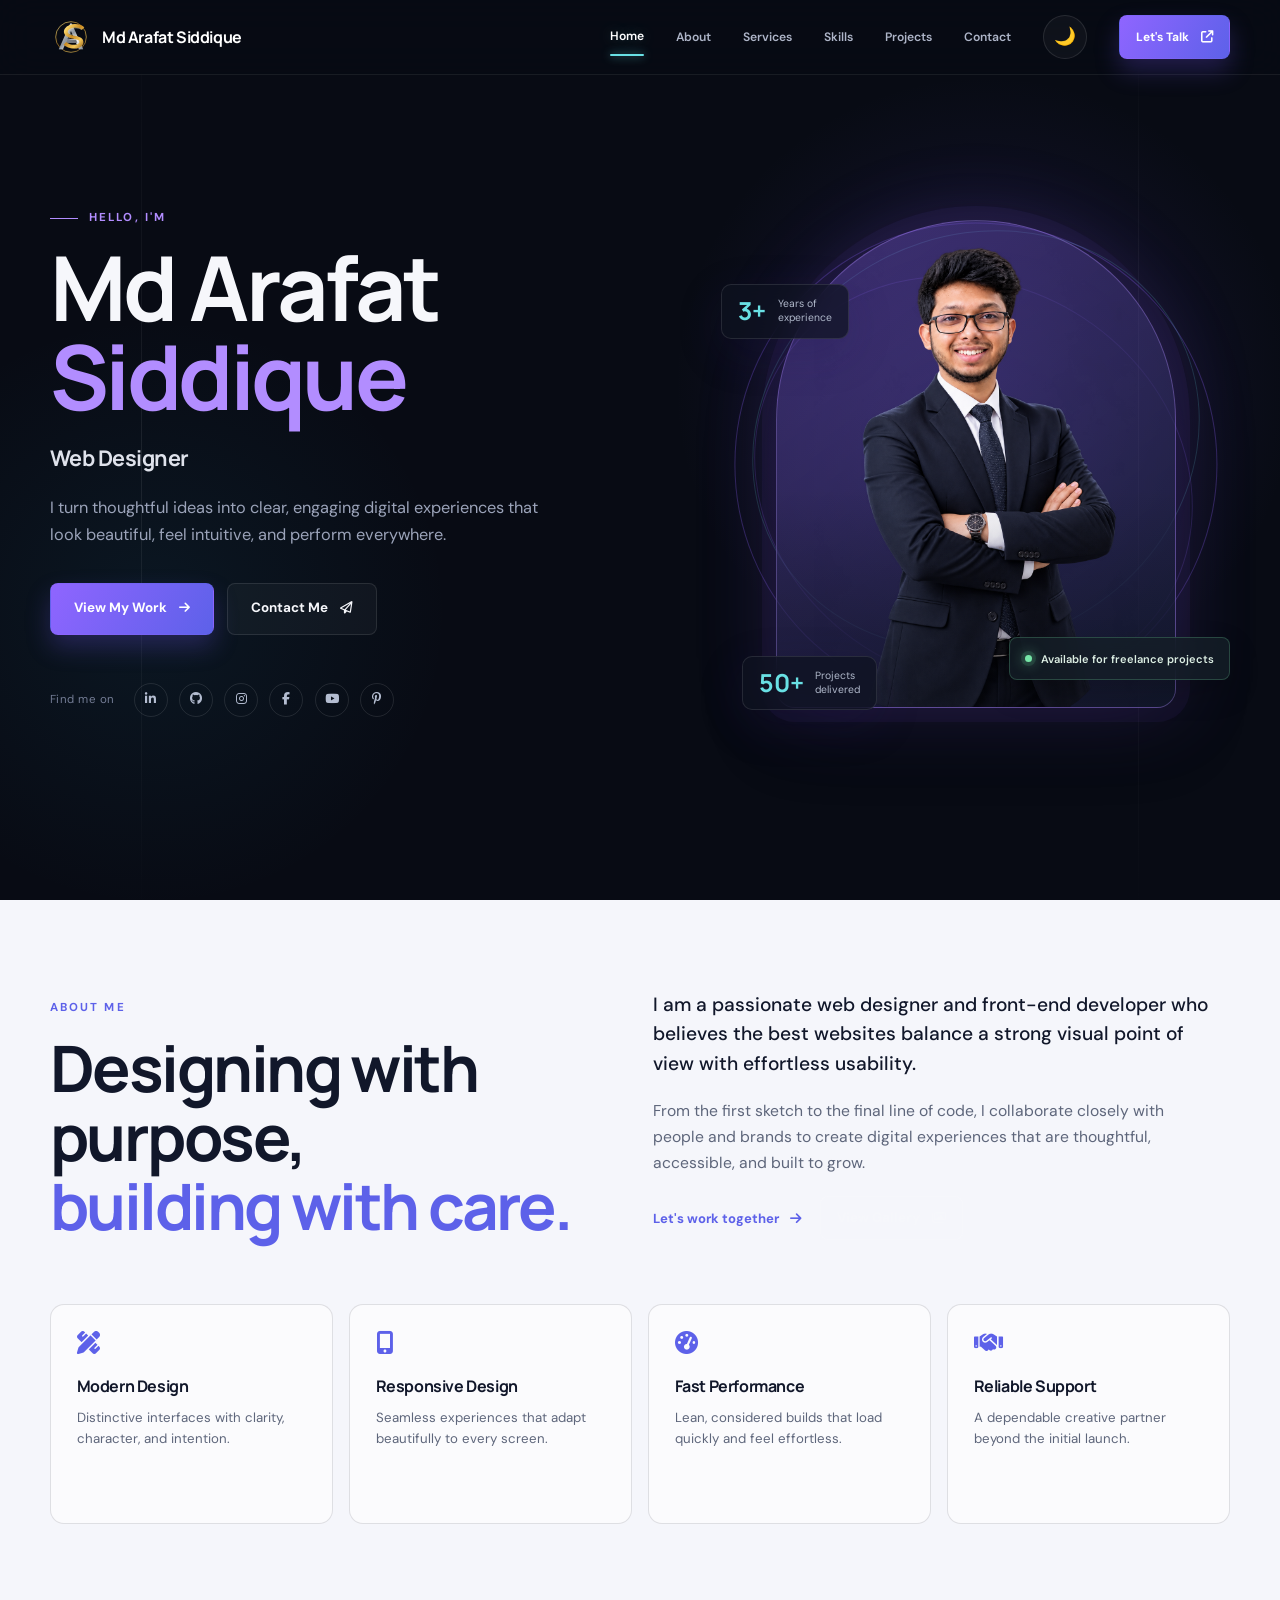
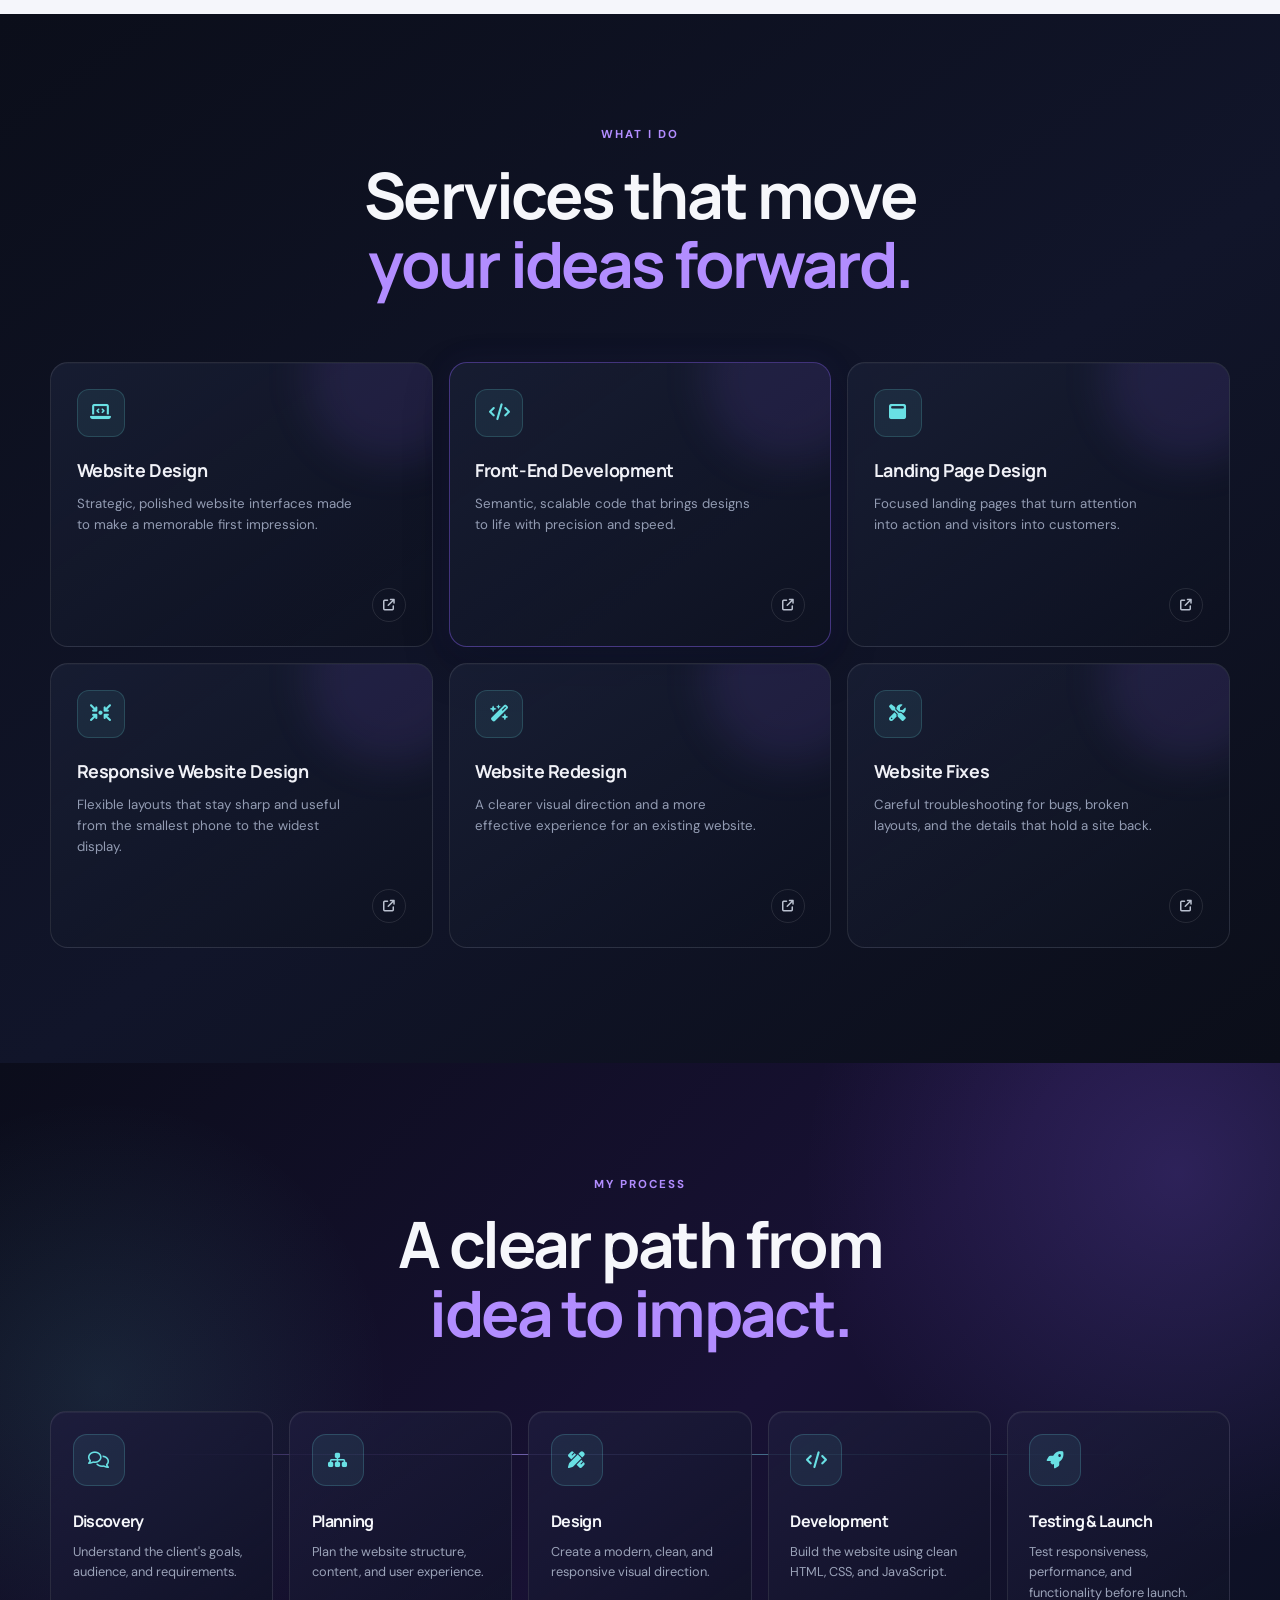
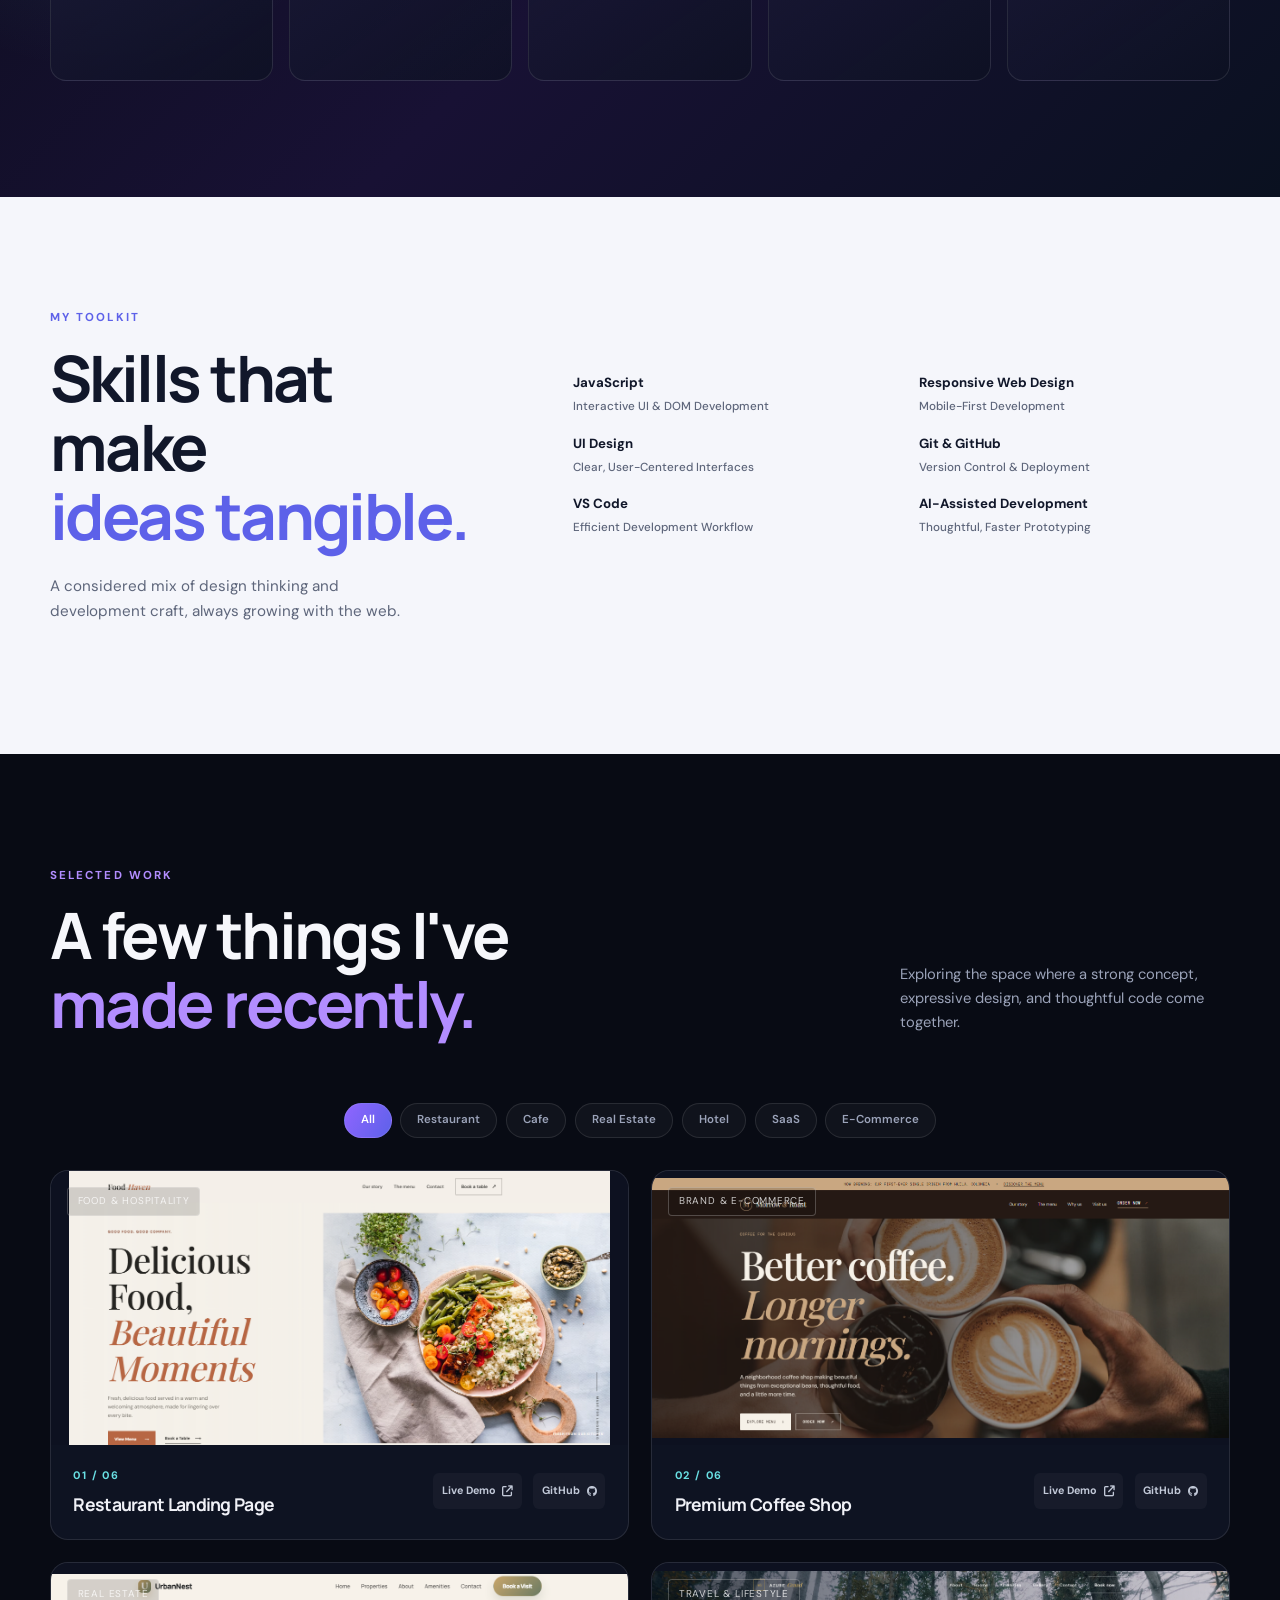
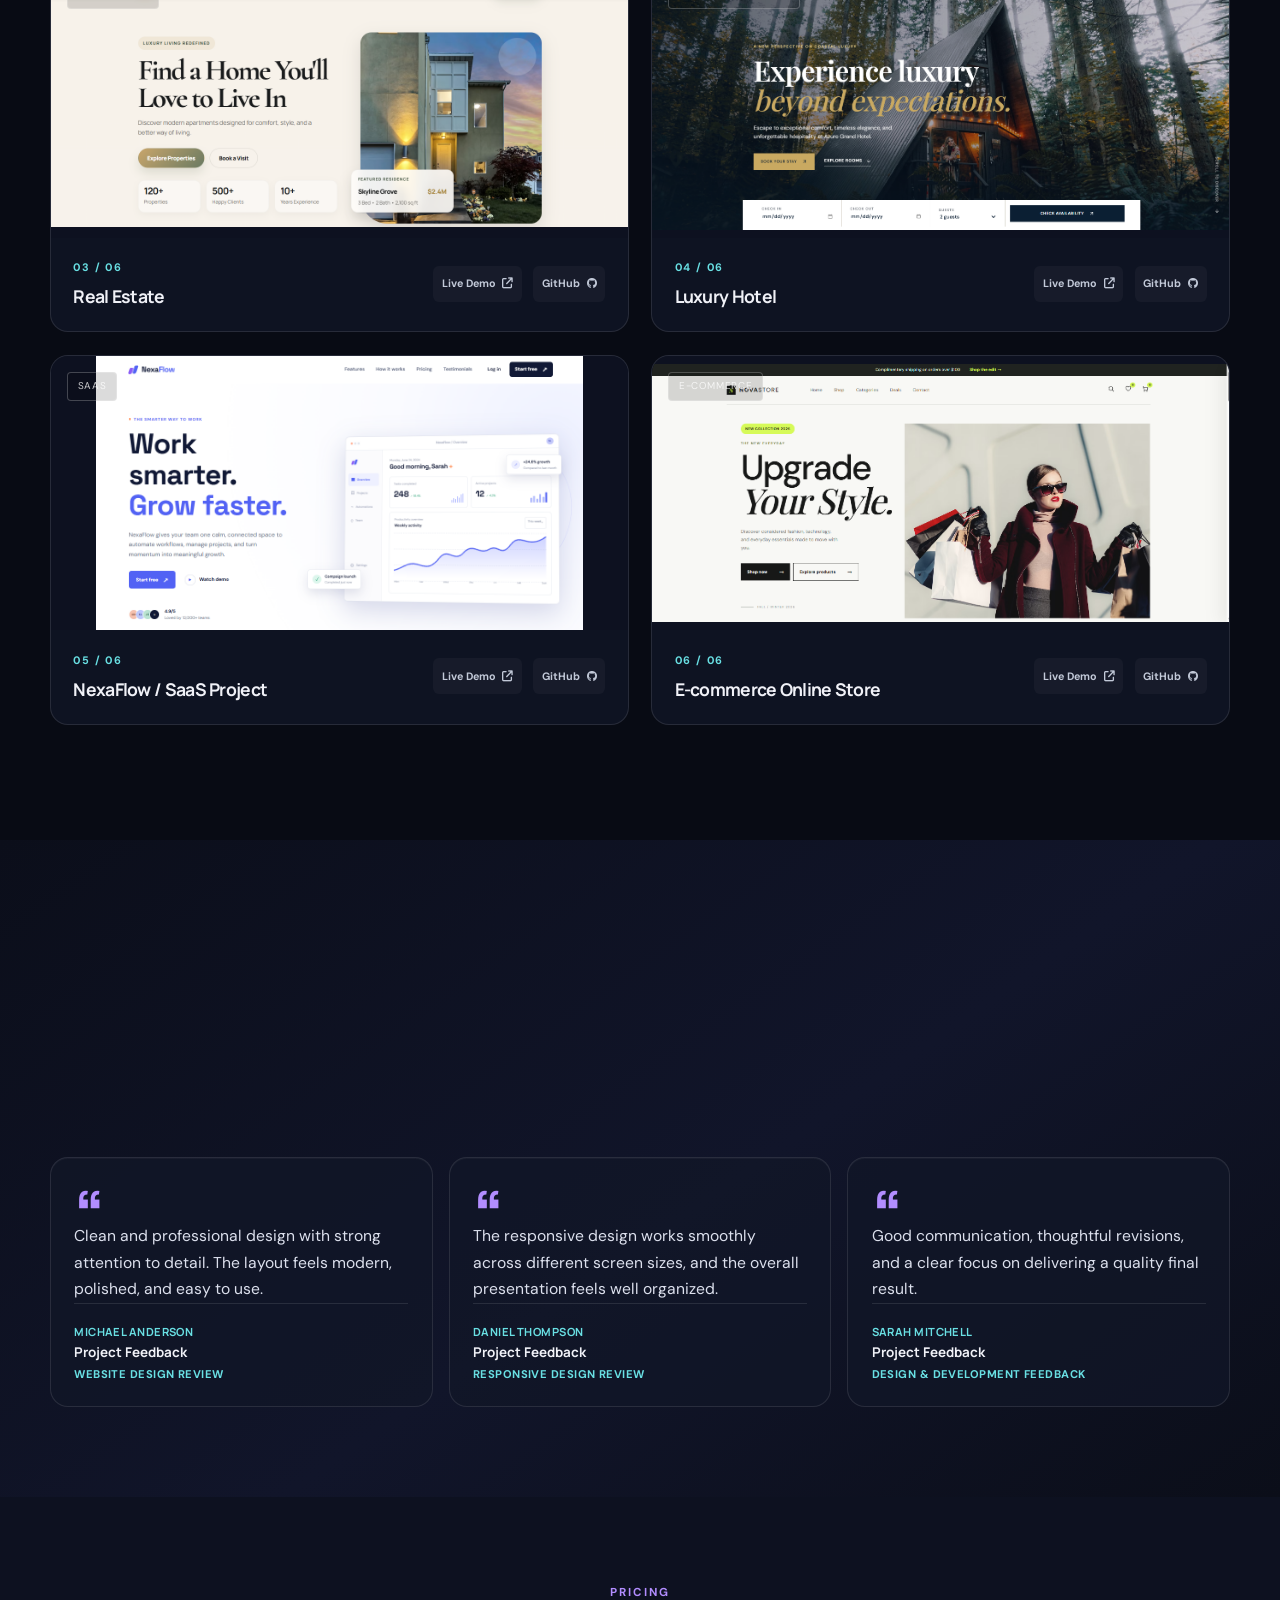
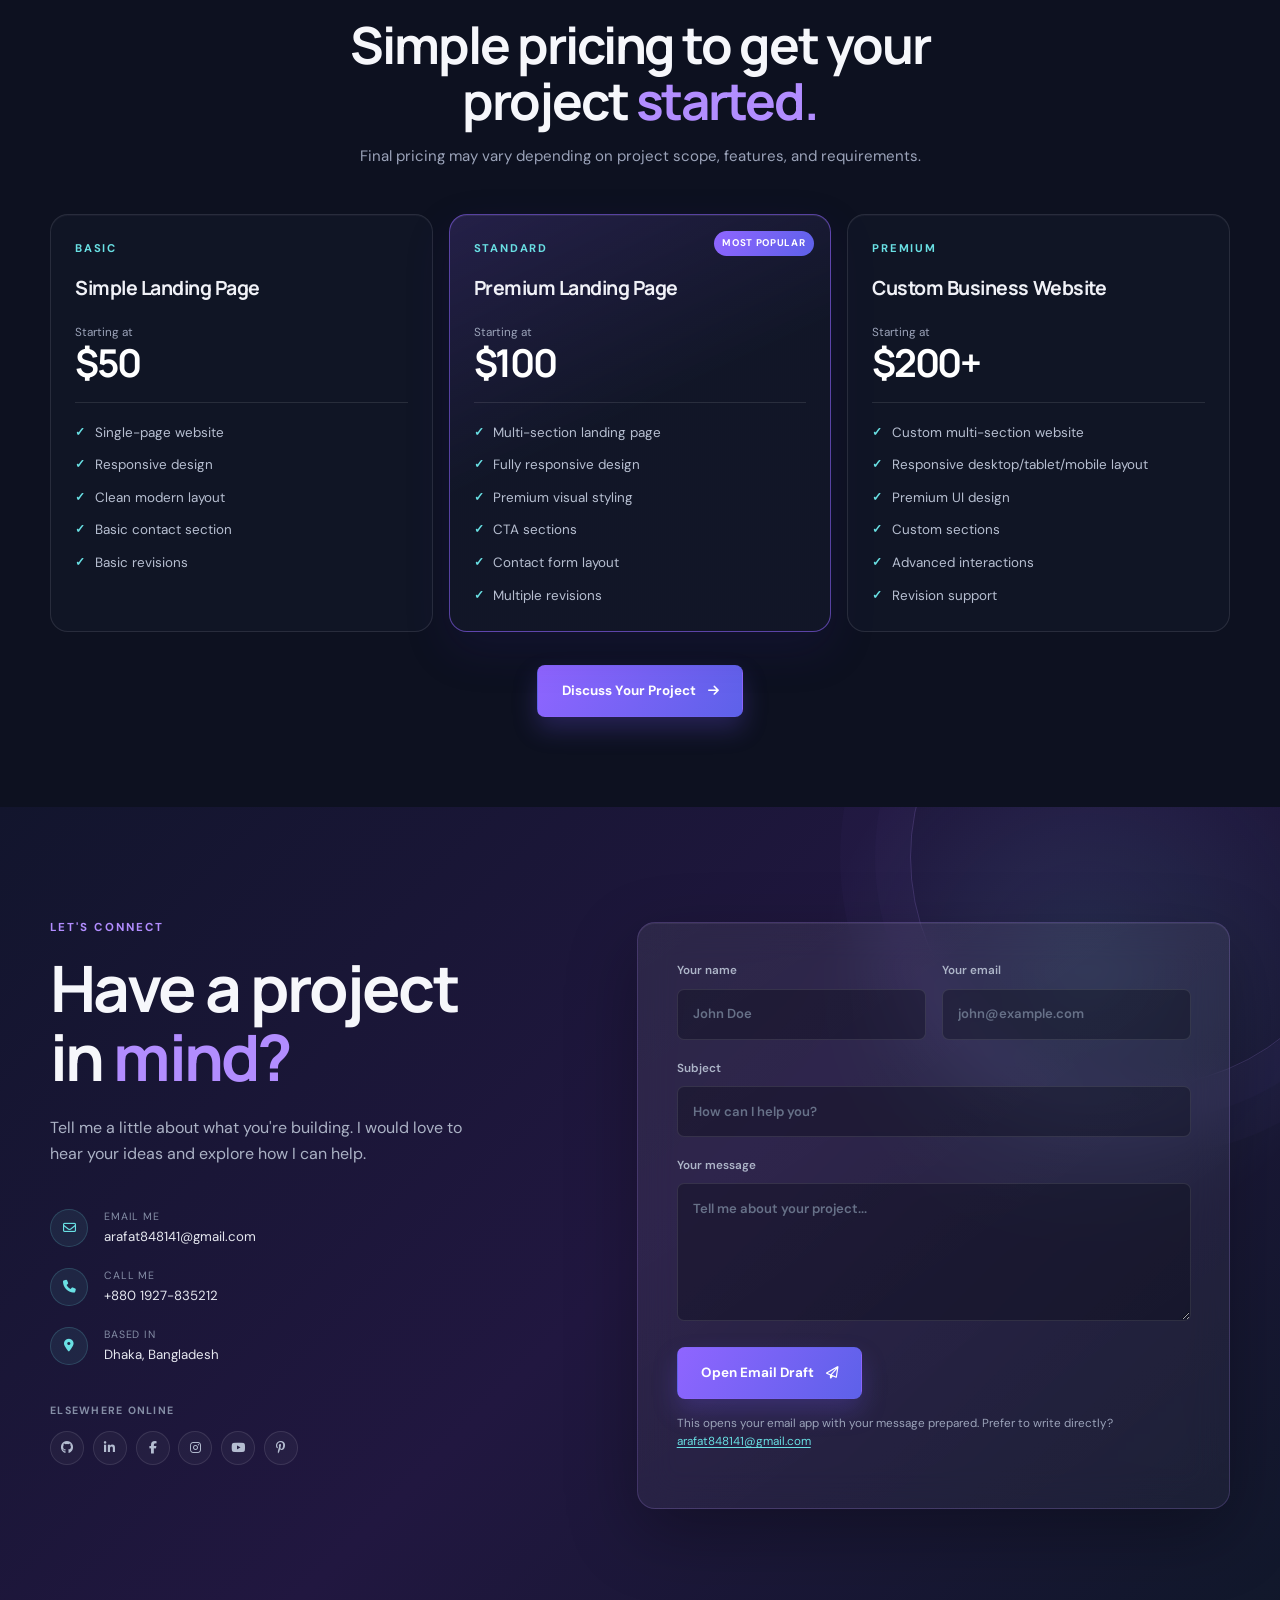
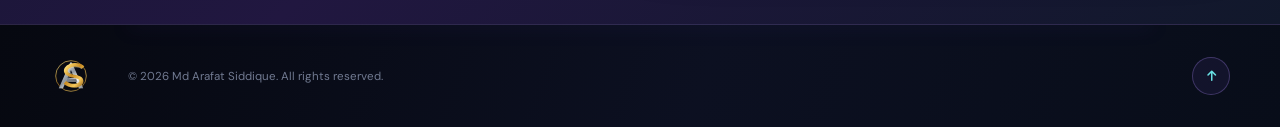
==== commit 88ea324b: "Update portfolio SEO and image gallery" ====
--- a/index.html
+++ b/index.html
@@ -3,27 +3,27 @@
 <head>
   <meta charset="UTF-8">
   <meta name="viewport" content="width=device-width, initial-scale=1.0">
-  <meta name="description" content="Md. Arafat Siddique is a Web Designer creating responsive websites, business websites, landing pages, and portfolio websites with clear, engaging user experiences.">
+  <meta name="description" content="Personal portfolio of Md Arafat Siddique, showcasing selected projects, professional photos, and ways to get in touch.">
   <meta name="robots" content="index, follow">
   <meta name="theme-color" content="#0d1117">
-  <title>Md. Arafat Siddique | Web Designer</title>
+  <title>Md Arafat Siddique | Personal Portfolio</title>
   <link rel="canonical" href="https://mdarafatsiddique.github.io/MdArafat-portfolio/">
   <meta property="og:type" content="website">
-  <meta property="og:site_name" content="Md. Arafat Siddique">
-  <meta property="og:title" content="Md. Arafat Siddique | Web Designer">
-  <meta property="og:description" content="Md. Arafat Siddique is a Web Designer creating responsive websites, business websites, landing pages, and portfolio websites with clear, engaging user experiences.">
+  <meta property="og:site_name" content="Md Arafat Siddique">
+  <meta property="og:title" content="Md Arafat Siddique | Personal Portfolio">
+  <meta property="og:description" content="Personal portfolio of Md Arafat Siddique, showcasing selected projects, professional photos, and ways to get in touch.">
   <meta property="og:url" content="https://mdarafatsiddique.github.io/MdArafat-portfolio/">
   <meta property="og:image" content="https://mdarafatsiddique.github.io/MdArafat-portfolio/assets/md-arafat-siddique-web-designer.jpg">
   <meta property="og:image:type" content="image/jpeg">
   <meta property="og:image:width" content="1374">
   <meta property="og:image:height" content="1145">
-  <meta property="og:image:alt" content="Md Arafat Siddique, Web Designer and Front-End Developer">
+  <meta property="og:image:alt" content="Md Arafat Siddique seated at his desk in a professional setting">
   <meta name="twitter:card" content="summary_large_image">
-  <meta name="twitter:title" content="Md. Arafat Siddique | Web Designer">
-  <meta name="twitter:description" content="Md. Arafat Siddique is a Web Designer creating responsive websites, business websites, landing pages, and portfolio websites with clear, engaging user experiences.">
+  <meta name="twitter:title" content="Md Arafat Siddique | Personal Portfolio">
+  <meta name="twitter:description" content="Personal portfolio of Md Arafat Siddique, showcasing selected projects, professional photos, and ways to get in touch.">
   <meta name="twitter:image" content="https://mdarafatsiddique.github.io/MdArafat-portfolio/assets/md-arafat-siddique-web-designer.jpg">
-  <meta name="twitter:image:alt" content="Md Arafat Siddique, Web Designer and Front-End Developer">
-  <link rel="icon" href="logo.svg" type="image/svg+xml">
+  <meta name="twitter:image:alt" content="Md Arafat Siddique seated at his desk in a professional setting">
+  <link rel="icon" href="assets/md-arafat-siddique-logo.svg" type="image/svg+xml">
   <link rel="preload" href="arafat.png" as="image" type="image/png" fetchpriority="high">
 
   <script>
@@ -42,9 +42,9 @@
         {
           "@type": "Person",
           "@id": "https://mdarafatsiddique.github.io/MdArafat-portfolio/#person",
-          "name": "Md. Arafat Siddique",
+          "name": "Md Arafat Siddique",
           "url": "https://mdarafatsiddique.github.io/MdArafat-portfolio/",
-          "image": "https://mdarafatsiddique.github.io/MdArafat-portfolio/assets/md-arafat-siddique-web-designer.jpg",
+          "image": "https://mdarafatsiddique.github.io/MdArafat-portfolio/arafat.png",
           "jobTitle": "Web Designer",
           "email": "mailto:arafat848141@gmail.com",
           "sameAs": [
@@ -60,8 +60,8 @@
           "@type": "WebSite",
           "@id": "https://mdarafatsiddique.github.io/MdArafat-portfolio/#website",
           "url": "https://mdarafatsiddique.github.io/MdArafat-portfolio/",
-          "name": "Md. Arafat Siddique | Web Designer",
-          "description": "Md. Arafat Siddique is a Web Designer creating responsive websites, business websites, landing pages, and portfolio websites with clear, engaging user experiences.",
+          "name": "Md Arafat Siddique | Personal Portfolio",
+          "description": "Personal portfolio of Md Arafat Siddique, showcasing selected projects, professional photos, and ways to get in touch.",
           "inLanguage": "en",
           "publisher": { "@id": "https://mdarafatsiddique.github.io/MdArafat-portfolio/#person" }
         }
@@ -72,7 +72,7 @@
 <body>
   <header class="site-header" id="top">
     <nav class="navbar container" aria-label="Primary navigation">
-      <a class="brand" href="#home" aria-label="Md. Arafat Siddique home"><img src="logo.svg" alt="Md. Arafat Siddique Logo"><span>Md. Arafat Siddique</span></a>
+      <a class="brand" href="#home" aria-label="Md Arafat Siddique home"><img src="assets/md-arafat-siddique-logo.svg" alt="Md Arafat Siddique"><span>Md Arafat Siddique</span></a>
 
       <button class="menu-toggle" type="button" aria-expanded="false" aria-controls="primary-menu" aria-label="Open navigation menu">
         <span></span><span></span><span></span>
@@ -96,7 +96,7 @@
       <div class="hero-grid container">
         <div class="hero-copy">
           <p class="eyebrow"><span class="eyebrow-line"></span> Hello, I'm</p>
-          <h1 id="hero-title">Md. Arafat <em>Siddique</em></h1>
+          <h1 id="hero-title">Md Arafat <em>Siddique</em></h1>
           <p class="hero-role">Web Designer</p>
           <p class="hero-intro">I turn thoughtful ideas into clear, engaging digital experiences that look beautiful, feel intuitive, and perform everywhere.</p>
           <div class="hero-actions">
@@ -119,7 +119,7 @@
           <div class="visual-orbit visual-orbit-one" aria-hidden="true"></div>
           <div class="visual-orbit visual-orbit-two" aria-hidden="true"></div>
           <div class="profile-frame">
-            <img src="arafat.png" alt="Portrait of Md. Arafat Siddique" width="560" height="680" fetchpriority="high" decoding="async">
+            <img src="arafat.png" alt="Portrait of Md Arafat Siddique" width="560" height="680" fetchpriority="high" decoding="async">
           </div>
           <div class="availability-badge"><span class="status-dot"></span> Available for freelance projects</div>
           <div class="hero-stat hero-stat-top"><strong>3+</strong><span>Years of<br>experience</span></div>
@@ -221,7 +221,7 @@
           <article class="project-card project-gym" data-category="real-estate"><div class="project-visual"><img class="project-screenshot" src="assets/real-estate.png" alt="Real Estate website preview"><span class="project-label">Real Estate</span></div><div class="project-content"><div><span class="project-number">03 / 06</span><h3>Real Estate</h3></div><div class="project-links"><a href="https://mdarafatsiddique.github.io/day-5-real-estate/" target="_blank" rel="noopener noreferrer" aria-label="View Real Estate live demo">Live Demo <i class="fa-solid fa-arrow-up-right-from-square" aria-hidden="true"></i></a><a href="https://github.com/mdarafatsiddique/day-3-fitness" target="_blank" rel="noopener noreferrer" aria-label="View Real Estate GitHub repository">GitHub <i class="fa-brands fa-github" aria-hidden="true"></i></a></div></div></article>
           <article class="project-card project-hotel" data-category="hotel"><div class="project-visual"><img class="project-screenshot" src="assets/luxury-hotel.png" alt="Luxury Hotel website preview"><span class="project-label">Travel &amp; Lifestyle</span></div><div class="project-content"><div><span class="project-number">04 / 06</span><h3>Luxury Hotel</h3></div><div class="project-links"><a href="https://mdarafatsiddique.github.io/day-04-luxury-hotel/" target="_blank" rel="noopener noreferrer" aria-label="View Luxury Hotel live demo">Live Demo <i class="fa-solid fa-arrow-up-right-from-square" aria-hidden="true"></i></a><a href="https://github.com/mdarafatsiddique/day-04-luxury-hotel" target="_blank" rel="noopener noreferrer" aria-label="View Luxury Hotel GitHub repository">GitHub <i class="fa-brands fa-github" aria-hidden="true"></i></a></div></div></article>
           <article class="project-card project-shop" data-category="saas"><div class="project-visual"><img class="project-screenshot" src="assets/nexaflow.png" alt="NexaFlow SaaS website preview"><span class="project-label">SaaS</span></div><div class="project-content"><div><span class="project-number">05 / 06</span><h3>NexaFlow / SaaS Project</h3></div><div class="project-links"><a href="https://mdarafatsiddique.github.io/Day-6-SaaS-Landing-Page/" target="_blank" rel="noopener noreferrer" aria-label="View NexaFlow SaaS Project live demo">Live Demo <i class="fa-solid fa-arrow-up-right-from-square" aria-hidden="true"></i></a><a href="https://github.com/mdarafatsiddique/day-17-ecommerce-online-store" target="_blank" rel="noopener noreferrer" aria-label="View NexaFlow SaaS Project GitHub repository">GitHub <i class="fa-brands fa-github" aria-hidden="true"></i></a></div></div></article>
-          <article class="project-card project-portfolio" data-category="ecommerce"><div class="project-visual"><img class="project-screenshot" src="assets/ecommerce-store.png" alt="E-commerce Online Store website project by Md. Arafat Siddique"><span class="project-label">E-Commerce</span></div><div class="project-content"><div><span class="project-number">06 / 06</span><h3>E-commerce Online Store</h3></div><div class="project-links"><a href="https://mdarafatsiddique.github.io/day-17-ecommerce-online-store/" target="_blank" rel="noopener noreferrer" aria-label="View E-commerce Online Store live demo">Live Demo <i class="fa-solid fa-arrow-up-right-from-square" aria-hidden="true"></i></a><a href="https://github.com/mdarafatsiddique/day-17-ecommerce-online-store" target="_blank" rel="noopener noreferrer" aria-label="View E-commerce Online Store GitHub repository">GitHub <i class="fa-brands fa-github" aria-hidden="true"></i></a></div></div></article>
+          <article class="project-card project-portfolio" data-category="ecommerce"><div class="project-visual"><img class="project-screenshot" src="assets/ecommerce-store.png" alt="E-commerce Online Store website project by Md Arafat Siddique"><span class="project-label">E-Commerce</span></div><div class="project-content"><div><span class="project-number">06 / 06</span><h3>E-commerce Online Store</h3></div><div class="project-links"><a href="https://mdarafatsiddique.github.io/day-17-ecommerce-online-store/" target="_blank" rel="noopener noreferrer" aria-label="View E-commerce Online Store live demo">Live Demo <i class="fa-solid fa-arrow-up-right-from-square" aria-hidden="true"></i></a><a href="https://github.com/mdarafatsiddique/day-17-ecommerce-online-store" target="_blank" rel="noopener noreferrer" aria-label="View E-commerce Online Store GitHub repository">GitHub <i class="fa-brands fa-github" aria-hidden="true"></i></a></div></div></article>
         </div>
       </div>
     </section>
@@ -316,39 +316,63 @@
     <div class="gallery-dialog" role="dialog" aria-modal="true" aria-labelledby="gallery-modal-title">
       <div class="gallery-dialog-header">
         <div>
-          <p class="eyebrow">Professional Gallery</p>
+          <p class="eyebrow">Professional Gallery of Md Arafat Siddique</p>
           <h2 id="gallery-modal-title">A closer look at <em>the work.</em></h2>
         </div>
         <button class="gallery-close" type="button" data-gallery-close aria-label="Close professional gallery"><i class="fa-solid fa-xmark" aria-hidden="true"></i></button>
       </div>
       <div class="gallery-grid" data-gallery-grid>
         <figure class="gallery-card">
+          <button class="gallery-thumb" type="button" aria-label="View Md Arafat Siddique pictured with a laptop in a web design portfolio graphic">
+            <img src="assets/md-arafat-siddique.jpg" alt="Md Arafat Siddique pictured with a laptop in a web design portfolio graphic" width="1677" height="938" loading="lazy" decoding="async">
+          </button>
+          <figcaption>Md Arafat Siddique portfolio</figcaption>
+        </figure>
+        <figure class="gallery-card">
+          <button class="gallery-thumb" type="button" aria-label="View Md Arafat Siddique featured in a portfolio graphic for modern website design">
+            <img src="assets/md-arafat-siddique-portfolio.jpg" alt="Md Arafat Siddique featured in a portfolio graphic for modern website design" width="1677" height="938" loading="lazy" decoding="async">
+          </button>
+          <figcaption>Md Arafat Siddique personal portfolio</figcaption>
+        </figure>
+        <figure class="gallery-card">
+          <button class="gallery-thumb" type="button" aria-label="View Md Arafat Siddique in a professional profile graphic for web design services">
+            <img src="assets/md-arafat-siddique-professional.jpg" alt="Md Arafat Siddique in a professional profile graphic for web design services" width="1677" height="938" loading="lazy" decoding="async">
+          </button>
+          <figcaption>Md Arafat Siddique professional profile</figcaption>
+        </figure>
+        <figure class="gallery-card">
+          <button class="gallery-thumb" type="button" aria-label="View Md Arafat Siddique portrait overlaid on a website design portfolio graphic">
+            <img src="assets/md-arafat-siddique-profile.jpg" alt="Md Arafat Siddique portrait overlaid on a website design portfolio graphic" width="1677" height="938" loading="lazy" decoding="async">
+          </button>
+          <figcaption>Md Arafat Siddique profile and website design work</figcaption>
+        </figure>
+        <figure class="gallery-card">
           <button class="gallery-thumb" type="button" aria-label="View Md Arafat Siddique, Web Designer and Front-End Developer image">
-            <img src="assets/md-arafat-siddique-web-designer.jpg" alt="Md. Arafat Siddique, Web Designer" width="1374" height="1145" loading="lazy" decoding="async">
+            <img src="assets/md-arafat-siddique-web-designer.jpg" alt="Md Arafat Siddique seated at a desk with a laptop in a bright office" width="1374" height="1145" loading="lazy" decoding="async">
           </button>
           <figcaption>Md Arafat Siddique — Web Designer &amp; Front-End Developer</figcaption>
         </figure>
         <figure class="gallery-card">
           <button class="gallery-thumb" type="button" aria-label="View Md Arafat Siddique, Web Designer in Bangladesh image">
-            <img src="assets/md-arafat-siddique-web-designer-bangladesh.jpg" alt="Md. Arafat Siddique, Web Designer in Bangladesh" width="1536" height="1024" loading="lazy" decoding="async">
+            <img src="assets/md-arafat-siddique-web-designer-bangladesh.jpg" alt="Md Arafat Siddique working at a laptop in a blue-lit workspace" width="1536" height="1024" loading="lazy" decoding="async">
           </button>
           <figcaption>Web Designer in Bangladesh</figcaption>
         </figure>
         <figure class="gallery-card">
           <button class="gallery-thumb" type="button" aria-label="View Md Arafat Siddique working as a Front-End Developer image">
-            <img src="assets/md-arafat-siddique-front-end-developer.jpg" alt="Md. Arafat Siddique, Front-End Developer" width="1537" height="1023" loading="lazy" decoding="async">
+            <img src="assets/md-arafat-siddique-front-end-developer.jpg" alt="Md Arafat Siddique seated at a desk beside a coding screen" width="1537" height="1023" loading="lazy" decoding="async">
           </button>
           <figcaption>Front-End Development &amp; Modern Web Experiences</figcaption>
         </figure>
         <figure class="gallery-card">
           <button class="gallery-thumb" type="button" aria-label="View Md Arafat Siddique professional Web Designer image">
-            <img src="assets/md-arafat-siddique-professional-web-designer.jpg" alt="Md. Arafat Siddique, Professional Web Designer" width="2056" height="765" loading="lazy" decoding="async">
+            <img src="assets/md-arafat-siddique-professional-web-designer.jpg" alt="Md Arafat Siddique standing with folded arms in a website design graphic" width="2056" height="765" loading="lazy" decoding="async">
           </button>
           <figcaption>Professional Web Design</figcaption>
         </figure>
         <figure class="gallery-card">
           <button class="gallery-thumb" type="button" aria-label="View Md Arafat Siddique, Web Designer and Landing Page Developer image">
-            <img src="assets/md-arafat-siddique-landing-page-designer.jpg" alt="Md. Arafat Siddique, Landing Page Designer" width="2056" height="765" loading="lazy" decoding="async">
+            <img src="assets/md-arafat-siddique-landing-page-designer.jpg" alt="Md Arafat Siddique pictured with website previews on design screens" width="2056" height="765" loading="lazy" decoding="async">
           </button>
           <figcaption>Web Design &amp; Landing Page Development</figcaption>
         </figure>
@@ -365,7 +389,7 @@
     </div>
   </div>
 
-  <footer class="site-footer"><div class="container footer-inner"><a class="logo" href="#home" aria-label="Md. Arafat Siddique home"><img class="footer-logo" src="logo.svg" alt="Md. Arafat Siddique logo"></a><p>&copy; 2026 Md. Arafat Siddique. All rights reserved.</p><a class="back-to-top" href="#top" aria-label="Back to top"><i class="fa-solid fa-arrow-up" aria-hidden="true"></i></a></div></footer>
+  <footer class="site-footer"><div class="container footer-inner"><a class="logo" href="#home" aria-label="Md Arafat Siddique home"><img class="footer-logo" src="assets/md-arafat-siddique-logo.svg" alt="Md Arafat Siddique"></a><p>&copy; 2026 Md Arafat Siddique. All rights reserved.</p><a class="back-to-top" href="#top" aria-label="Back to top"><i class="fa-solid fa-arrow-up" aria-hidden="true"></i></a></div></footer>
 
   <script src="script.js" defer></script>
 </body>
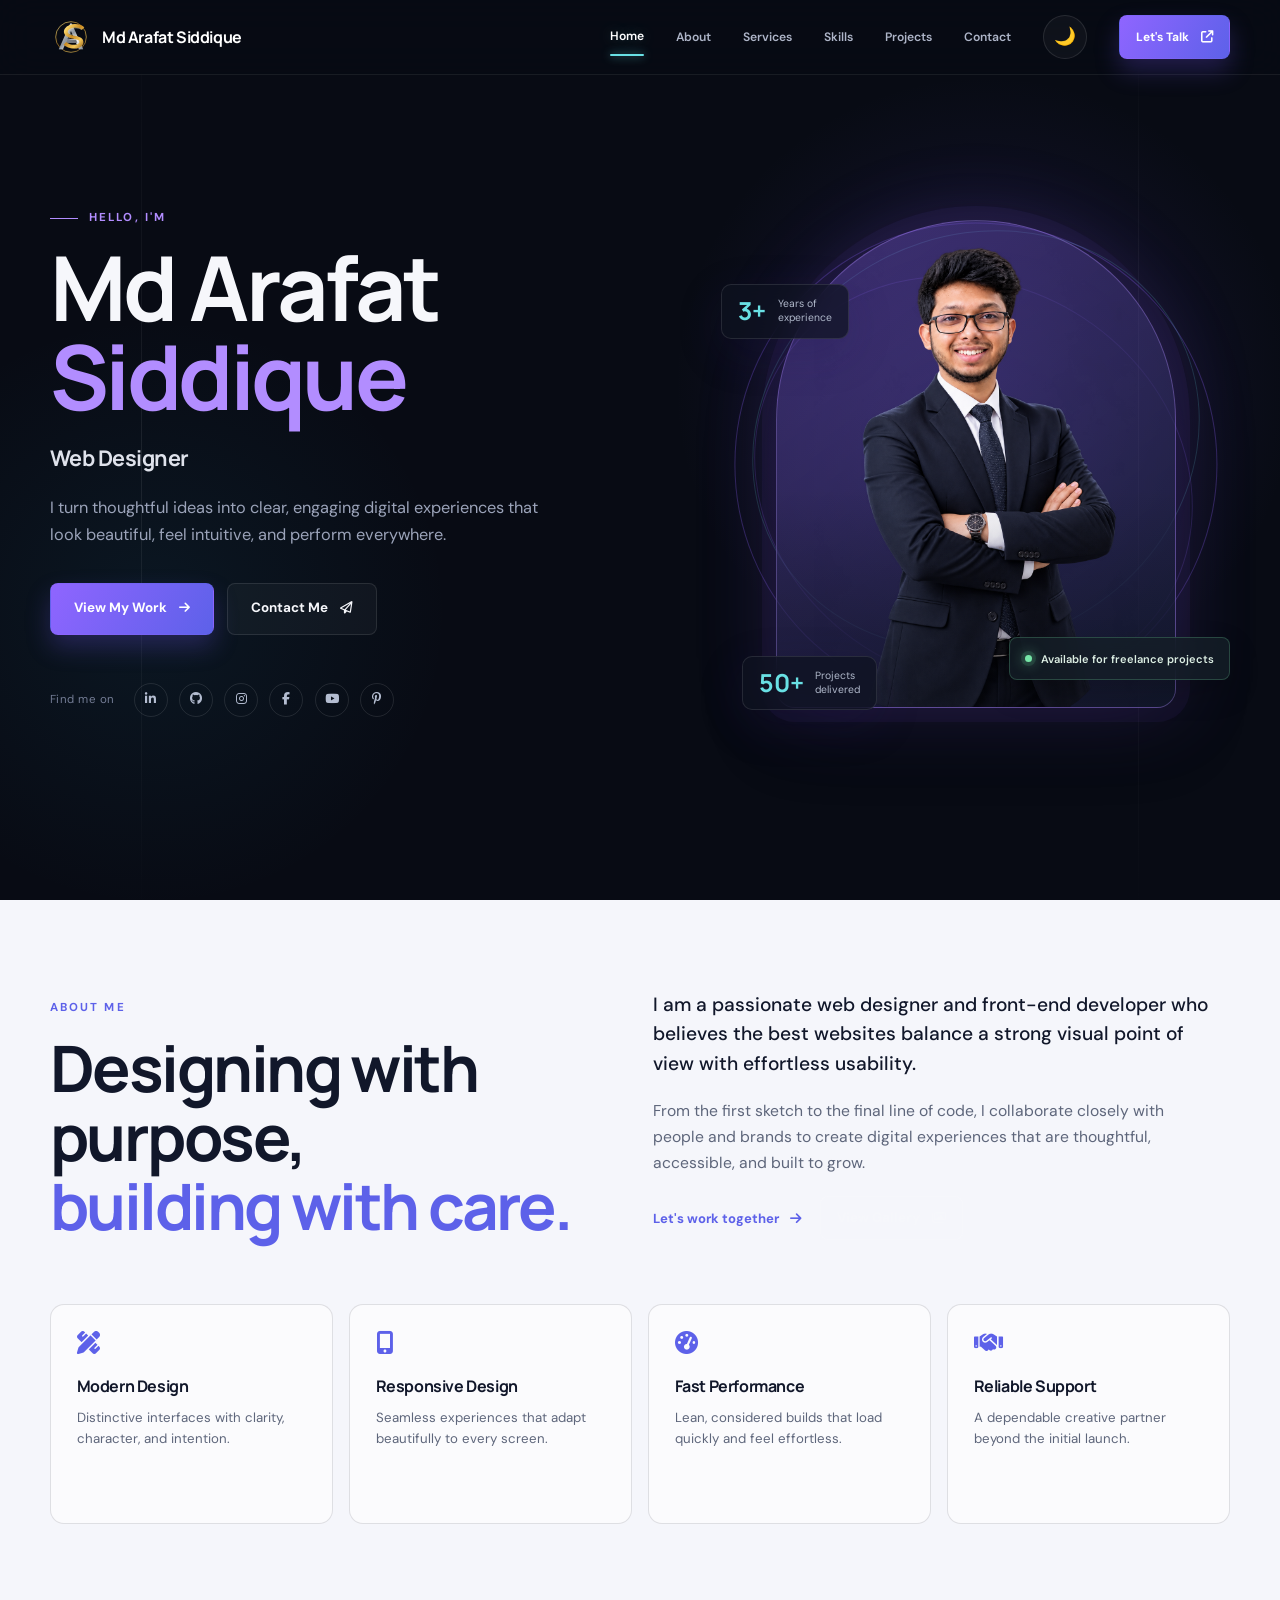
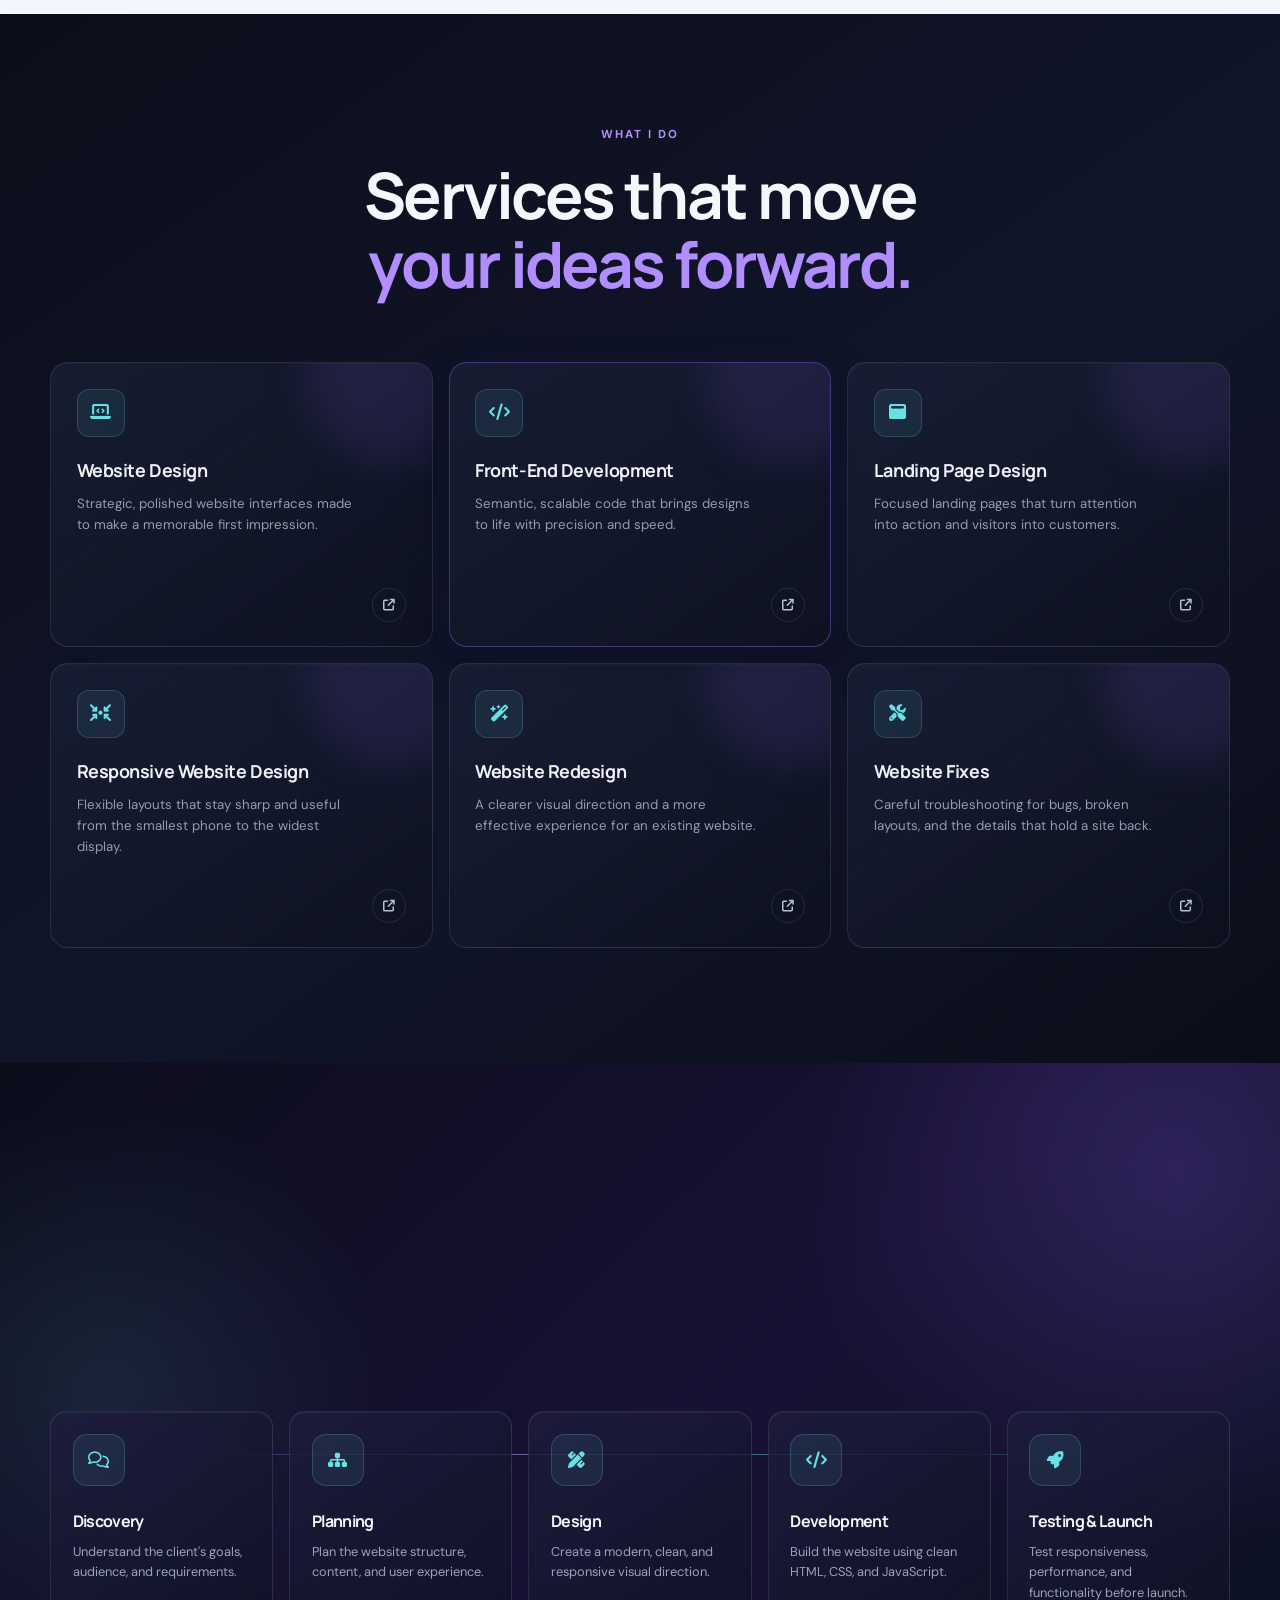
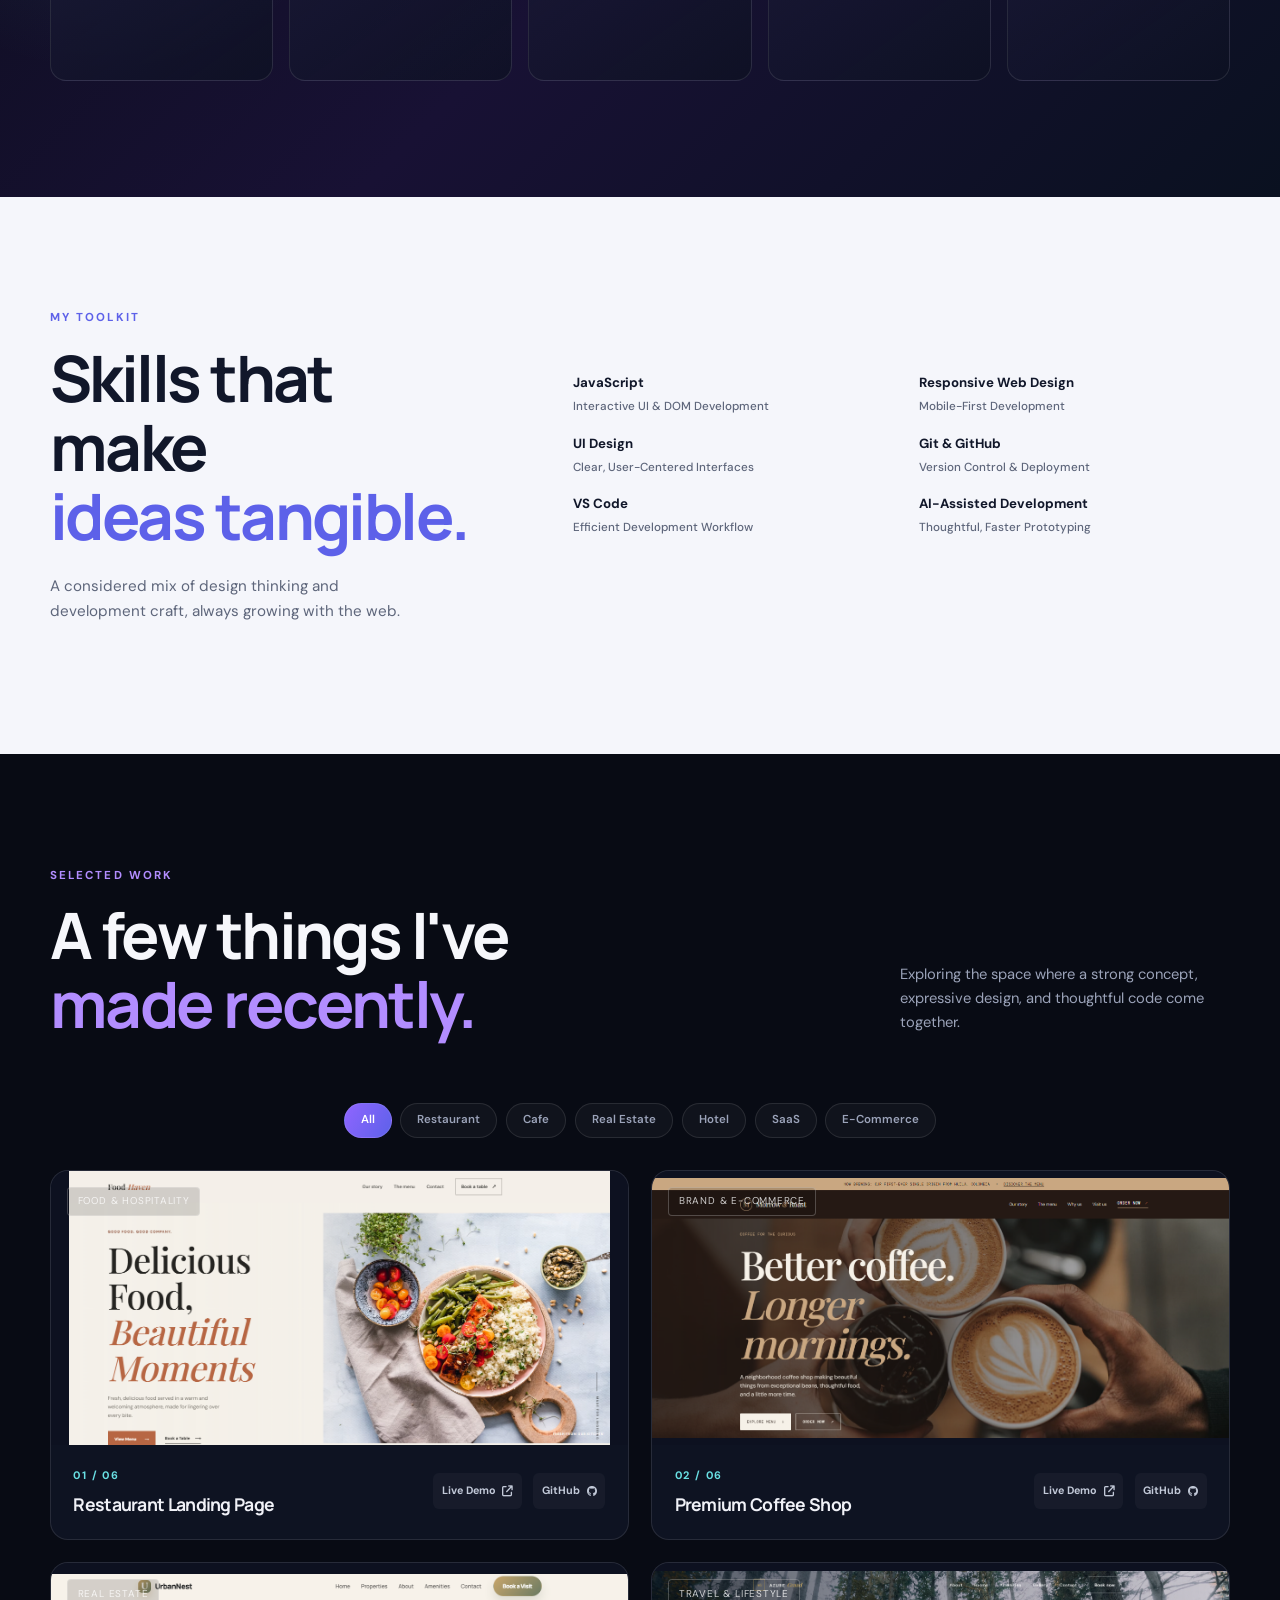
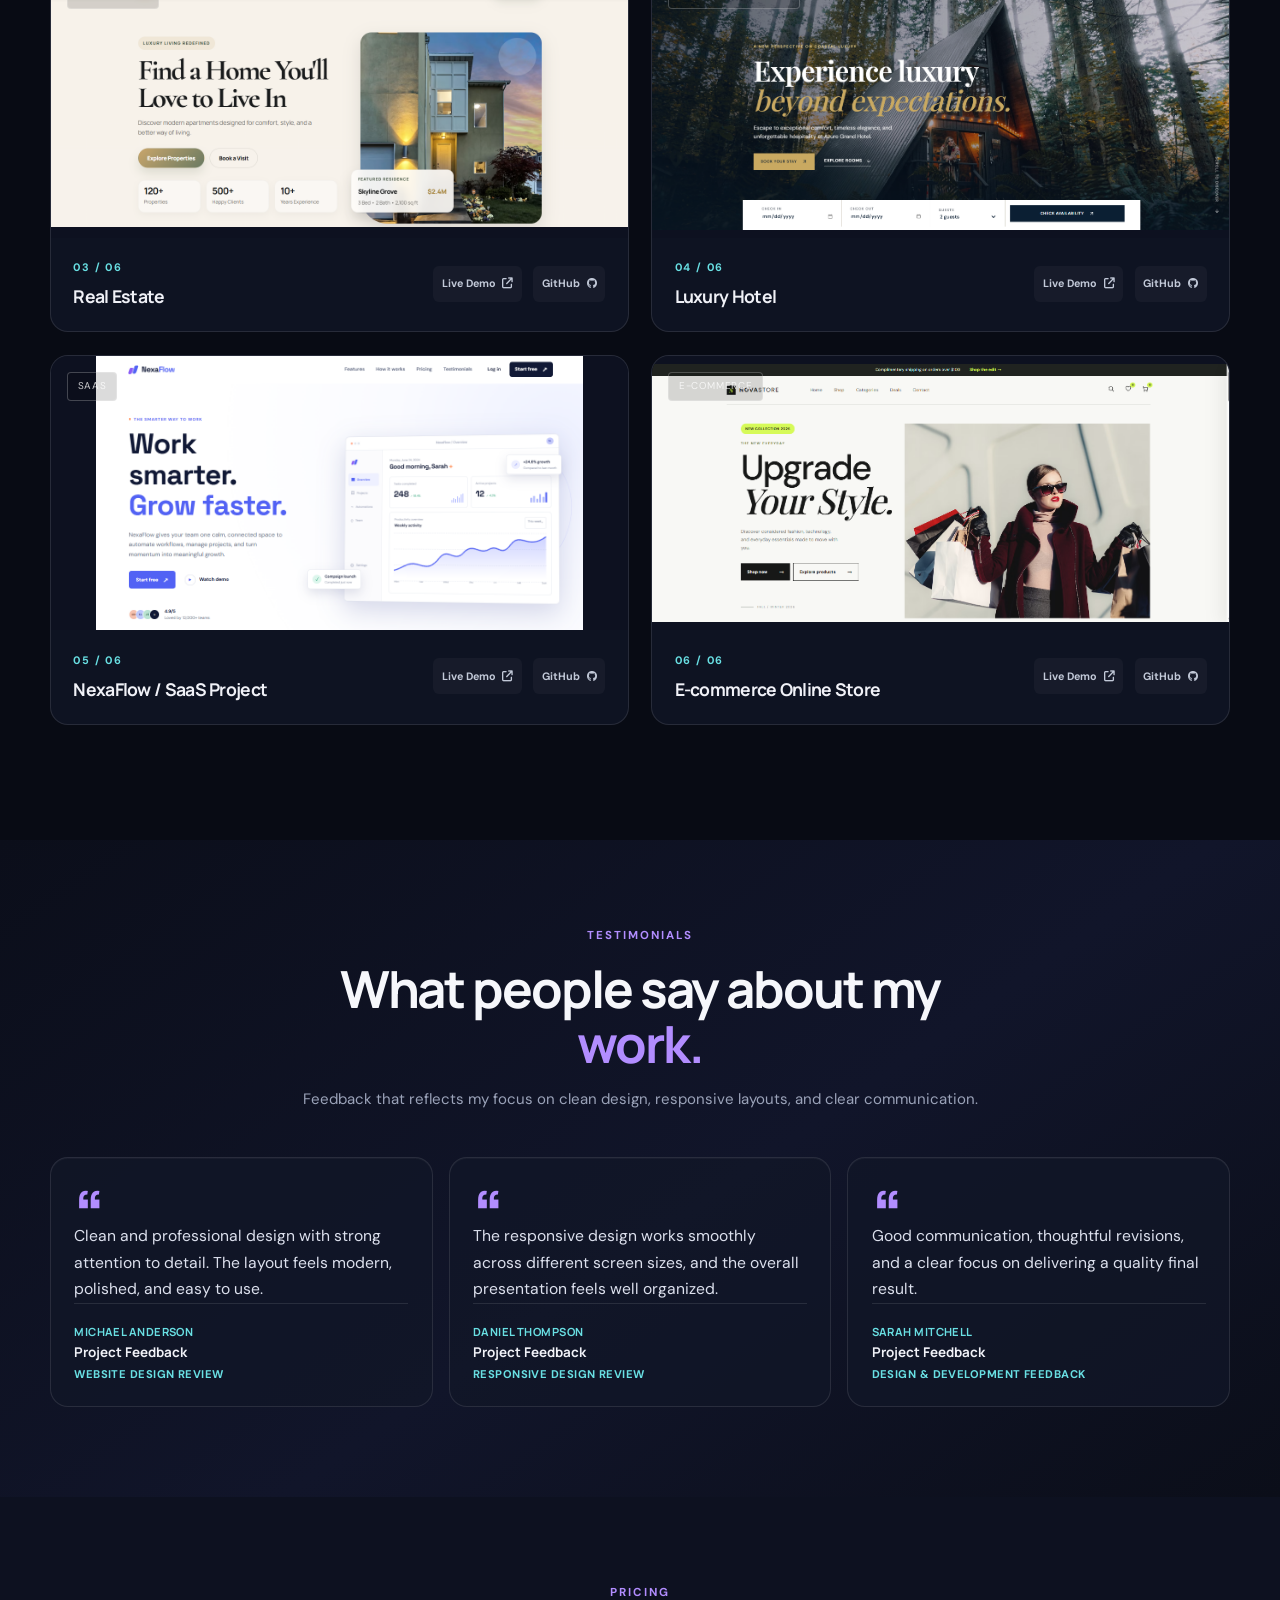
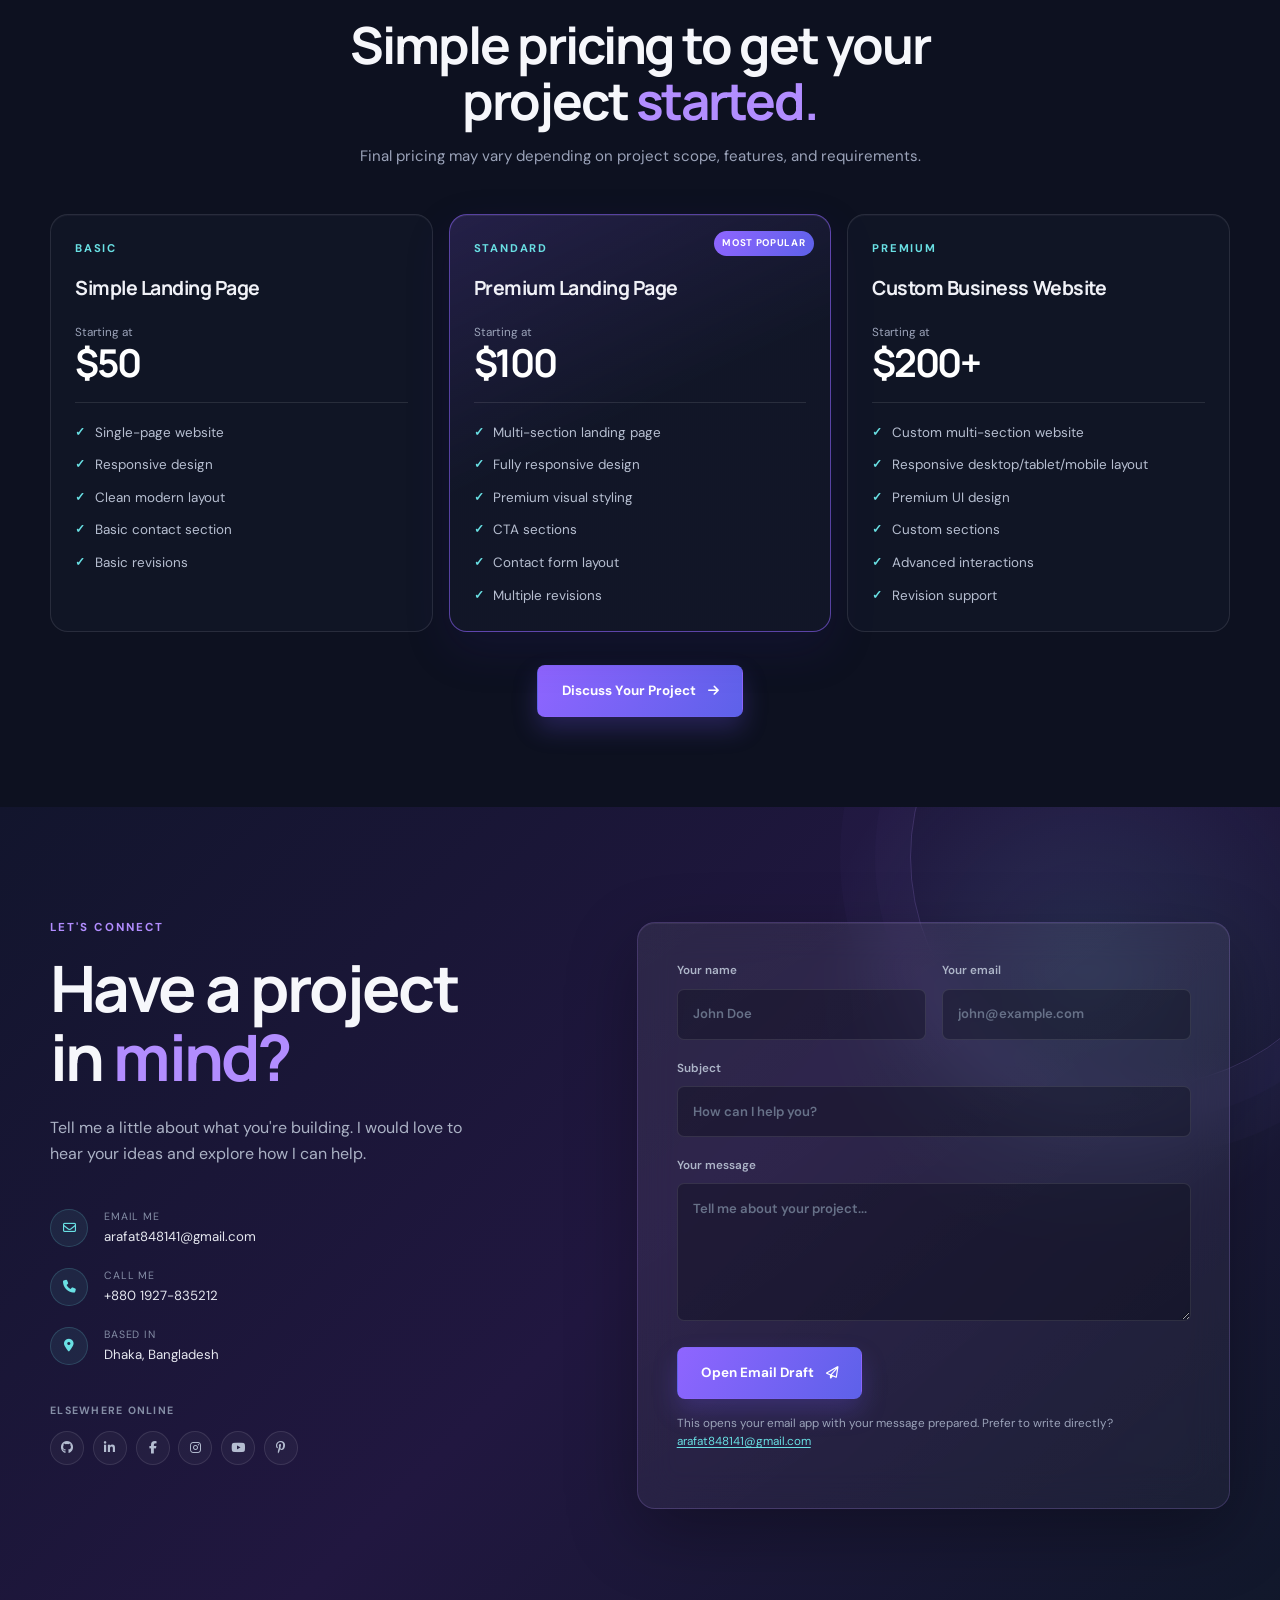
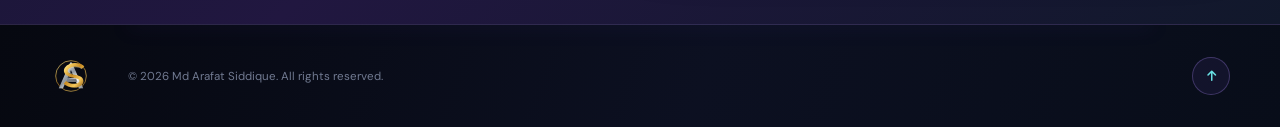
==== commit 549a66cd: "Improve Google image SEO" ====
--- a/index.html
+++ b/index.html
@@ -3,26 +3,26 @@
 <head>
   <meta charset="UTF-8">
   <meta name="viewport" content="width=device-width, initial-scale=1.0">
-  <meta name="description" content="Personal portfolio of Md Arafat Siddique, showcasing selected projects, professional photos, and ways to get in touch.">
+  <meta name="description" content="Explore the portfolio of Md Arafat Siddique, a web designer based in Bangladesh, featuring selected website design projects and professional photos.">
   <meta name="robots" content="index, follow">
   <meta name="theme-color" content="#0d1117">
-  <title>Md Arafat Siddique | Personal Portfolio</title>
+  <title>Md Arafat Siddique | Web Designer Portfolio in Bangladesh</title>
   <link rel="canonical" href="https://mdarafatsiddique.github.io/MdArafat-portfolio/">
   <meta property="og:type" content="website">
   <meta property="og:site_name" content="Md Arafat Siddique">
-  <meta property="og:title" content="Md Arafat Siddique | Personal Portfolio">
-  <meta property="og:description" content="Personal portfolio of Md Arafat Siddique, showcasing selected projects, professional photos, and ways to get in touch.">
+  <meta property="og:title" content="Md Arafat Siddique | Web Designer Portfolio in Bangladesh">
+  <meta property="og:description" content="Explore the portfolio of Md Arafat Siddique, a web designer based in Bangladesh, featuring selected website design projects and professional photos.">
   <meta property="og:url" content="https://mdarafatsiddique.github.io/MdArafat-portfolio/">
-  <meta property="og:image" content="https://mdarafatsiddique.github.io/MdArafat-portfolio/assets/md-arafat-siddique-web-designer.jpg">
+  <meta property="og:image" content="https://mdarafatsiddique.github.io/MdArafat-portfolio/assets/md-arafat-siddique-web-designer-portrait.jpg">
   <meta property="og:image:type" content="image/jpeg">
   <meta property="og:image:width" content="1374">
   <meta property="og:image:height" content="1145">
-  <meta property="og:image:alt" content="Md Arafat Siddique seated at his desk in a professional setting">
+  <meta property="og:image:alt" content="Md Arafat Siddique seated at a desk in a bright office">
   <meta name="twitter:card" content="summary_large_image">
-  <meta name="twitter:title" content="Md Arafat Siddique | Personal Portfolio">
-  <meta name="twitter:description" content="Personal portfolio of Md Arafat Siddique, showcasing selected projects, professional photos, and ways to get in touch.">
-  <meta name="twitter:image" content="https://mdarafatsiddique.github.io/MdArafat-portfolio/assets/md-arafat-siddique-web-designer.jpg">
-  <meta name="twitter:image:alt" content="Md Arafat Siddique seated at his desk in a professional setting">
+  <meta name="twitter:title" content="Md Arafat Siddique | Web Designer Portfolio in Bangladesh">
+  <meta name="twitter:description" content="Explore the portfolio of Md Arafat Siddique, a web designer based in Bangladesh, featuring selected website design projects and professional photos.">
+  <meta name="twitter:image" content="https://mdarafatsiddique.github.io/MdArafat-portfolio/assets/md-arafat-siddique-web-designer-portrait.jpg">
+  <meta name="twitter:image:alt" content="Md Arafat Siddique seated at a desk in a bright office">
   <link rel="icon" href="assets/md-arafat-siddique-logo.svg" type="image/svg+xml">
   <link rel="preload" href="arafat.png" as="image" type="image/png" fetchpriority="high">
 
@@ -60,10 +60,24 @@
           "@type": "WebSite",
           "@id": "https://mdarafatsiddique.github.io/MdArafat-portfolio/#website",
           "url": "https://mdarafatsiddique.github.io/MdArafat-portfolio/",
-          "name": "Md Arafat Siddique | Personal Portfolio",
-          "description": "Personal portfolio of Md Arafat Siddique, showcasing selected projects, professional photos, and ways to get in touch.",
+          "name": "Md Arafat Siddique | Web Designer Portfolio in Bangladesh",
+          "description": "Explore the portfolio of Md Arafat Siddique, a web designer based in Bangladesh, featuring selected website design projects and professional photos.",
           "inLanguage": "en",
           "publisher": { "@id": "https://mdarafatsiddique.github.io/MdArafat-portfolio/#person" }
+        },
+        {
+          "@type": "WebPage",
+          "@id": "https://mdarafatsiddique.github.io/MdArafat-portfolio/#webpage",
+          "url": "https://mdarafatsiddique.github.io/MdArafat-portfolio/",
+          "name": "Md Arafat Siddique | Web Designer Portfolio in Bangladesh",
+          "description": "Explore the portfolio of Md Arafat Siddique, a web designer based in Bangladesh, featuring selected website design projects and professional photos.",
+          "isPartOf": { "@id": "https://mdarafatsiddique.github.io/MdArafat-portfolio/#website" },
+          "about": { "@id": "https://mdarafatsiddique.github.io/MdArafat-portfolio/#person" },
+          "primaryImageOfPage": {
+            "@type": "ImageObject",
+            "contentUrl": "https://mdarafatsiddique.github.io/MdArafat-portfolio/assets/md-arafat-siddique-web-designer-portrait.jpg",
+            "caption": "Md Arafat Siddique, Web Designer"
+          }
         }
       ]
     }
@@ -119,7 +133,7 @@
           <div class="visual-orbit visual-orbit-one" aria-hidden="true"></div>
           <div class="visual-orbit visual-orbit-two" aria-hidden="true"></div>
           <div class="profile-frame">
-            <img src="arafat.png" alt="Portrait of Md Arafat Siddique" width="560" height="680" fetchpriority="high" decoding="async">
+            <img src="arafat.png" alt="Portrait of Md Arafat Siddique, Web Designer" width="1024" height="1536" fetchpriority="high" decoding="async">
           </div>
           <div class="availability-badge"><span class="status-dot"></span> Available for freelance projects</div>
           <div class="hero-stat hero-stat-top"><strong>3+</strong><span>Years of<br>experience</span></div>
@@ -324,57 +338,57 @@
       <div class="gallery-grid" data-gallery-grid>
         <figure class="gallery-card">
           <button class="gallery-thumb" type="button" aria-label="View Md Arafat Siddique pictured with a laptop in a web design portfolio graphic">
-            <img src="assets/md-arafat-siddique.jpg" alt="Md Arafat Siddique pictured with a laptop in a web design portfolio graphic" width="1677" height="938" loading="lazy" decoding="async">
-          </button>
-          <figcaption>Md Arafat Siddique portfolio</figcaption>
+            <img src="assets/md-arafat-siddique-web-design-services.jpg" alt="Portrait of Md Arafat Siddique beside a web design services graphic" width="1677" height="938" loading="lazy" decoding="async">
+          </button>
+          <figcaption>Md Arafat Siddique's web design services</figcaption>
         </figure>
         <figure class="gallery-card">
           <button class="gallery-thumb" type="button" aria-label="View Md Arafat Siddique featured in a portfolio graphic for modern website design">
-            <img src="assets/md-arafat-siddique-portfolio.jpg" alt="Md Arafat Siddique featured in a portfolio graphic for modern website design" width="1677" height="938" loading="lazy" decoding="async">
-          </button>
-          <figcaption>Md Arafat Siddique personal portfolio</figcaption>
+            <img src="assets/md-arafat-siddique-modern-website-design.jpg" alt="Md Arafat Siddique featured in a modern website design graphic" width="1677" height="938" loading="lazy" decoding="async">
+          </button>
+          <figcaption>Modern website design by Md Arafat Siddique</figcaption>
         </figure>
         <figure class="gallery-card">
           <button class="gallery-thumb" type="button" aria-label="View Md Arafat Siddique in a professional profile graphic for web design services">
-            <img src="assets/md-arafat-siddique-professional.jpg" alt="Md Arafat Siddique in a professional profile graphic for web design services" width="1677" height="938" loading="lazy" decoding="async">
-          </button>
-          <figcaption>Md Arafat Siddique professional profile</figcaption>
+            <img src="assets/md-arafat-siddique-responsive-web-design.jpg" alt="Md Arafat Siddique in a responsive web design portfolio graphic" width="1677" height="938" loading="lazy" decoding="async">
+          </button>
+          <figcaption>Responsive web design by Md Arafat Siddique</figcaption>
         </figure>
         <figure class="gallery-card">
           <button class="gallery-thumb" type="button" aria-label="View Md Arafat Siddique portrait overlaid on a website design portfolio graphic">
-            <img src="assets/md-arafat-siddique-profile.jpg" alt="Md Arafat Siddique portrait overlaid on a website design portfolio graphic" width="1677" height="938" loading="lazy" decoding="async">
-          </button>
-          <figcaption>Md Arafat Siddique profile and website design work</figcaption>
+            <img src="assets/md-arafat-siddique-creative-web-design.jpg" alt="Md Arafat Siddique pictured with examples of creative website designs" width="1677" height="938" loading="lazy" decoding="async">
+          </button>
+          <figcaption>Creative website design portfolio of Md Arafat Siddique</figcaption>
         </figure>
         <figure class="gallery-card">
           <button class="gallery-thumb" type="button" aria-label="View Md Arafat Siddique, Web Designer and Front-End Developer image">
-            <img src="assets/md-arafat-siddique-web-designer.jpg" alt="Md Arafat Siddique seated at a desk with a laptop in a bright office" width="1374" height="1145" loading="lazy" decoding="async">
-          </button>
-          <figcaption>Md Arafat Siddique — Web Designer &amp; Front-End Developer</figcaption>
+            <img src="assets/md-arafat-siddique-web-designer-portrait.jpg" alt="Md Arafat Siddique seated at a desk in a bright office" width="1374" height="1145" loading="lazy" decoding="async">
+          </button>
+          <figcaption>Md Arafat Siddique, Web Designer</figcaption>
         </figure>
         <figure class="gallery-card">
           <button class="gallery-thumb" type="button" aria-label="View Md Arafat Siddique, Web Designer in Bangladesh image">
-            <img src="assets/md-arafat-siddique-web-designer-bangladesh.jpg" alt="Md Arafat Siddique working at a laptop in a blue-lit workspace" width="1536" height="1024" loading="lazy" decoding="async">
-          </button>
-          <figcaption>Web Designer in Bangladesh</figcaption>
+            <img src="assets/md-arafat-siddique-working-at-laptop.jpg" alt="Md Arafat Siddique working at a laptop in a blue-lit office" width="1536" height="1024" loading="lazy" decoding="async">
+          </button>
+          <figcaption>Md Arafat Siddique at work in Bangladesh</figcaption>
         </figure>
         <figure class="gallery-card">
           <button class="gallery-thumb" type="button" aria-label="View Md Arafat Siddique working as a Front-End Developer image">
-            <img src="assets/md-arafat-siddique-front-end-developer.jpg" alt="Md Arafat Siddique seated at a desk beside a coding screen" width="1537" height="1023" loading="lazy" decoding="async">
-          </button>
-          <figcaption>Front-End Development &amp; Modern Web Experiences</figcaption>
+            <img src="assets/md-arafat-siddique-web-design-workspace.jpg" alt="Md Arafat Siddique in a workspace with a coding screen" width="1537" height="1023" loading="lazy" decoding="async">
+          </button>
+          <figcaption>Md Arafat Siddique working on modern web experiences</figcaption>
         </figure>
         <figure class="gallery-card">
           <button class="gallery-thumb" type="button" aria-label="View Md Arafat Siddique professional Web Designer image">
-            <img src="assets/md-arafat-siddique-professional-web-designer.jpg" alt="Md Arafat Siddique standing with folded arms in a website design graphic" width="2056" height="765" loading="lazy" decoding="async">
-          </button>
-          <figcaption>Professional Web Design</figcaption>
+            <img src="assets/md-arafat-siddique-web-designer-banner.jpg" alt="Md Arafat Siddique standing with folded arms in a web design banner" width="2056" height="765" loading="lazy" decoding="async">
+          </button>
+          <figcaption>Web design services from Md Arafat Siddique</figcaption>
         </figure>
         <figure class="gallery-card">
           <button class="gallery-thumb" type="button" aria-label="View Md Arafat Siddique, Web Designer and Landing Page Developer image">
-            <img src="assets/md-arafat-siddique-landing-page-designer.jpg" alt="Md Arafat Siddique pictured with website previews on design screens" width="2056" height="765" loading="lazy" decoding="async">
-          </button>
-          <figcaption>Web Design &amp; Landing Page Development</figcaption>
+            <img src="assets/md-arafat-siddique-website-design-projects.jpg" alt="Md Arafat Siddique with website mockups in a design portfolio banner" width="2056" height="765" loading="lazy" decoding="async">
+          </button>
+          <figcaption>Website design projects by Md Arafat Siddique</figcaption>
         </figure>
       </div>
       <div class="gallery-viewer" data-gallery-viewer hidden>
